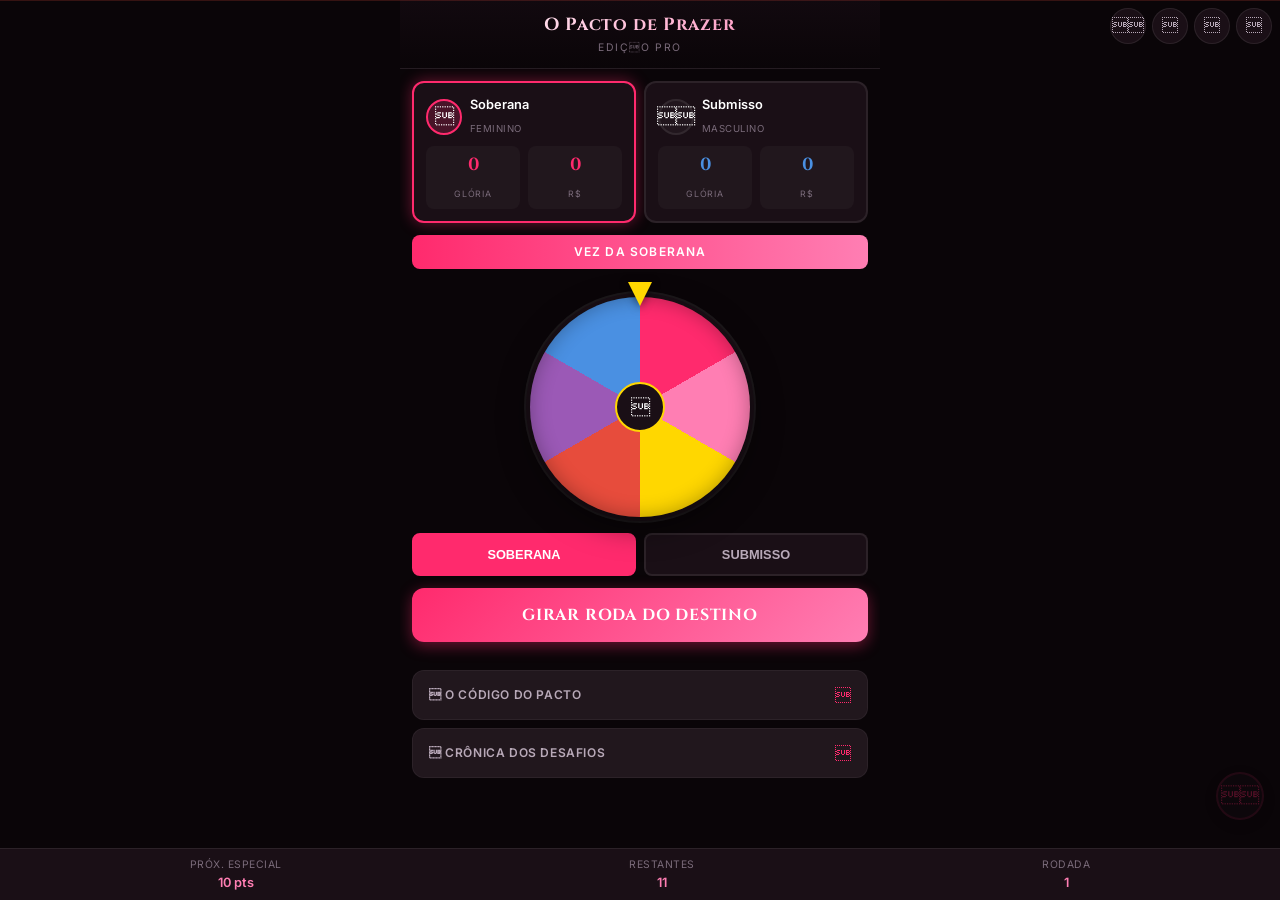
==== index.html @ d991c7e0 "Update index.html" ====
<!DOCTYPE html>
<html lang="pt-BR">
<head>
<meta charset="utf-8">
<meta name="viewport" content="width=device-width, initial-scale=1, maximum-scale=1, user-scalable=no">
<meta name="theme-color" content="#0a0508">
<meta name="description" content="O Pacto de Prazer - Jogo de desafios para casais">
<title>O Pacto de Prazer — Ediço Pro (Corrigido)</title>
<link rel="manifest" href="manifest.json">
<link rel="apple-touch-icon" href="icon-512.png">
<meta name="apple-mobile-web-app-capable" content="yes">
<meta name="apple-mobile-web-app-status-bar-style" content="black-translucent">

<link href="https://fonts.googleapis.com/css2?family=Cinzel:wght@400;600;700&family=Inter:wght@300;400;500;600;700&display=swap" rel="stylesheet">

<style>
  :root {
    --bg-primary: #0a0508;
    --bg-secondary: #12090f;
    --bg-card: #1a0f16;
    --bg-glass: rgba(255, 255, 255, 0.03);
    
    --accent-primary: #ff2a6d;
    --accent-secondary: #ff7eb3;
    --accent-glow: rgba(255, 42, 109, 0.4);
    
    --gold-primary: #ffd700;
    --gold-secondary: #ffed4e;
    --gold-glow: rgba(255, 215, 0, 0.3);
    
    --male-primary: #4a90e2;
    --male-glow: rgba(74, 144, 226, 0.4);
    
    --text-primary: #ffffff;
    --text-secondary: #b8a9b8;
    --text-muted: #7a6b7a;
    
    --border-subtle: rgba(255, 255, 255, 0.08);
    --border-accent: rgba(255, 42, 109, 0.3);
    
    --radius-sm: 8px;
    --radius-md: 12px;
    --radius-lg: 16px;
    
    --safe-top: env(safe-area-inset-top, 0px);
    --safe-bottom: env(safe-area-inset-bottom, 0px);
  }

  * {
    margin: 0;
    padding: 0;
    box-sizing: border-box;
    -webkit-tap-highlight-color: transparent;
    touch-action: manipulation;
  }

  html, body {
    height: 100%;
    overflow: hidden;
    position: fixed;
    width: 100%;
  }

  body {
    font-family: 'Inter', system-ui, -apple-system, sans-serif;
    background: var(--bg-primary);
    color: var(--text-primary);
    line-height: 1.5;
    padding-top: var(--safe-top);
    padding-bottom: var(--safe-bottom);
  }

  /* App Container */
  .app {
    height: 100vh;
    height: 100dvh;
    display: flex;
    flex-direction: column;
    max-width: 480px;
    margin: 0 auto;
    position: relative;
  }

  /* Header */
  .header {
    padding: 12px 16px;
    text-align: center;
    border-bottom: 1px solid var(--border-subtle);
    background: linear-gradient(180deg, var(--bg-secondary) 0%, var(--bg-primary) 100%);
    flex-shrink: 0;
  }

  .logo {
    font-family: 'Cinzel', serif;
    font-size: 1.1rem;
    font-weight: 700;
    background: linear-gradient(135deg, var(--text-primary) 0%, var(--accent-secondary) 100%);
    -webkit-background-clip: text;
    -webkit-text-fill-color: transparent;
    letter-spacing: 0.05em;
  }

  .subtitle {
    font-size: 0.65rem;
    color: var(--text-muted);
    text-transform: uppercase;
    letter-spacing: 0.15em;
    margin-top: 2px;
  }

  /* Game Area */
  .game-area {
    flex: 1;
    overflow-y: auto;
    overflow-x: hidden;
    -webkit-overflow-scrolling: touch;
    padding: 12px;
    display: flex;
    flex-direction: column;
    gap: 12px;
  }

  .game-area::-webkit-scrollbar {
    width: 0;
    display: none;
  }

  /* Players Bar */
  .players-bar {
    display: flex;
    gap: 8px;
    flex-shrink: 0;
  }

  .player-card {
    flex: 1;
    background: var(--bg-card);
    border: 2px solid var(--border-subtle);
    border-radius: var(--radius-md);
    padding: 12px;
    position: relative;
    transition: all 0.2s ease;
    cursor: pointer;
  }

  .player-card.active-f {
    border-color: var(--accent-primary);
    box-shadow: 0 0 15px var(--accent-glow);
  }

  .player-card.active-m {
    border-color: var(--male-primary);
    box-shadow: 0 0 15px var(--male-glow);
  }

  .player-header {
    display: flex;
    align-items: center;
    gap: 8px;
    margin-bottom: 8px;
  }

  .player-avatar {
    width: 36px;
    height: 36px;
    border-radius: 50%;
    display: flex;
    align-items: center;
    justify-content: center;
    font-size: 1.2rem;
    background: var(--bg-glass);
    border: 2px solid var(--border-subtle);
  }

  .active-f .player-avatar {
    background: rgba(255, 42, 109, 0.2);
    border-color: var(--accent-primary);
  }

  .active-m .player-avatar {
    background: rgba(74, 144, 226, 0.2);
    border-color: var(--male-primary);
  }

  .player-info h3 {
    font-size: 0.8rem;
    font-weight: 600;
    color: var(--text-primary);
    margin: 0;
  }

  .player-info span {
    font-size: 0.6rem;
    color: var(--text-muted);
    text-transform: uppercase;
    letter-spacing: 0.05em;
  }

  .player-stats {
    display: grid;
    grid-template-columns: 1fr 1fr;
    gap: 8px;
  }

  .stat {
    text-align: center;
    padding: 6px;
    background: var(--bg-glass);
    border-radius: var(--radius-sm);
  }

  .stat-value {
    font-family: 'Cinzel', serif;
    font-size: 1.1rem;
    font-weight: 700;
    display: block;
  }

  .stat-f .stat-value {
    color: var(--accent-primary);
  }

  .stat-m .stat-value {
    color: var(--male-primary);
  }

  .stat-label {
    font-size: 0.55rem;
    color: var(--text-muted);
    text-transform: uppercase;
    letter-spacing: 0.1em;
  }

  /* Turn Bar */
  .turn-bar {
    background: linear-gradient(90deg, var(--accent-primary), var(--accent-secondary));
    color: white;
    text-align: center;
    padding: 8px;
    border-radius: var(--radius-sm);
    font-size: 0.75rem;
    font-weight: 600;
    text-transform: uppercase;
    letter-spacing: 0.1em;
    position: relative;
    overflow: hidden;
  }

  .turn-bar.male {
    background: linear-gradient(90deg, var(--male-primary), #63b3ed);
  }

  .turn-bar::before {
    content: '';
    position: absolute;
    top: 0;
    left: -100%;
    width: 100%;
    height: 100%;
    background: linear-gradient(90deg, transparent, rgba(255,255,255,0.3), transparent);
    animation: shimmer 2s infinite;
  }

  @keyframes shimmer {
    0% { left: -100%; }
    100% { left: 100%; }
  }

  /* Wheel Section */
  .wheel-section {
    display: flex;
    flex-direction: column;
    align-items: center;
    padding: 16px 0;
  }

  .wheel-container {
    position: relative;
    width: 220px;
    height: 220px;
    margin-bottom: 16px;
    will-change: transform;
  }

  .wheel {
    width: 100%;
    height: 100%;
    border-radius: 50%;
    background: conic-gradient(
      from 0deg,
      var(--accent-primary) 0deg 60deg,
      var(--accent-secondary) 60deg 120deg,
      var(--gold-primary) 120deg 180deg,
      #e74c3c 180deg 240deg,
      #9b59b6 240deg 300deg,
      var(--male-primary) 300deg 360deg
    );
    box-shadow: 
      0 10px 30px rgba(0,0,0,0.5),
      inset 0 0 20px rgba(0,0,0,0.3),
      0 0 0 4px var(--bg-card),
      0 0 0 6px var(--border-subtle);
    transition: transform 3s cubic-bezier(0.16, 1, 0.3, 1);
    position: relative;
    will-change: transform;
    transform: translateZ(0);
  }

  .wheel-center {
    position: absolute;
    top: 50%;
    left: 50%;
    transform: translate(-50%, -50%);
    width: 50px;
    height: 50px;
    background: var(--bg-card);
    border-radius: 50%;
    border: 2px solid var(--gold-primary);
    display: flex;
    align-items: center;
    justify-content: center;
    font-size: 1.2rem;
    z-index: 10;
  }

  .wheel-pointer {
    position: absolute;
    top: -15px;
    left: 50%;
    transform: translateX(-50%);
    width: 0;
    height: 0;
    border-left: 12px solid transparent;
    border-right: 12px solid transparent;
    border-top: 24px solid var(--gold-primary);
    filter: drop-shadow(0 2px 4px rgba(0,0,0,0.5));
    z-index: 20;
  }

  /* Action Section */
  .action-section {
    width: 100%;
  }

  .selector-row {
    display: flex;
    gap: 8px;
    margin-bottom: 12px;
  }

  .selector-btn {
    flex: 1;
    padding: 12px;
    border: 2px solid var(--border-subtle);
    background: var(--bg-card);
    color: var(--text-secondary);
    border-radius: var(--radius-sm);
    font-size: 0.8rem;
    font-weight: 600;
    cursor: pointer;
    transition: all 0.2s;
    text-transform: uppercase;
  }

  .selector-btn.active-f {
    background: var(--accent-primary);
    border-color: var(--accent-primary);
    color: white;
  }

  .selector-btn.active-m {
    background: var(--male-primary);
    border-color: var(--male-primary);
    color: white;
  }

  .spin-btn {
    width: 100%;
    padding: 16px;
    border: none;
    border-radius: var(--radius-md);
    background: linear-gradient(135deg, var(--accent-primary), var(--accent-secondary));
    color: white;
    font-family: 'Cinzel', serif;
    font-size: 1rem;
    font-weight: 700;
    cursor: pointer;
    position: relative;
    overflow: hidden;
    text-transform: uppercase;
    letter-spacing: 0.05em;
    box-shadow: 0 4px 15px var(--accent-glow);
    transition: transform 0.1s;
  }

  .spin-btn:active {
    transform: scale(0.98);
  }

  .spin-btn:disabled {
    opacity: 0.4;
    cursor: not-allowed;
    box-shadow: none;
    transform: none;
  }

  .spin-btn.special {
    background: linear-gradient(135deg, var(--gold-primary), #ff8c00);
    box-shadow: 0 4px 15px var(--gold-glow);
    animation: pulse-gold 1.5s infinite;
  }

  @keyframes pulse-gold {
    0%, 100% { box-shadow: 0 4px 15px var(--gold-glow); }
    50% { box-shadow: 0 4px 25px var(--gold-glow), 0 0 40px rgba(255,215,0,0.4); }
  }

  /* Info Panels */
  .info-panels {
    display: flex;
    flex-direction: column;
    gap: 8px;
  }

  .panel {
    background: var(--bg-card);
    border: 1px solid var(--border-subtle);
    border-radius: var(--radius-md);
    overflow: hidden;
  }

  .panel-header {
    padding: 12px 16px;
    display: flex;
    justify-content: space-between;
    align-items: center;
    cursor: pointer;
    background: var(--bg-glass);
    transition: background 0.2s;
  }

  .panel-header:hover {
    background: rgba(255, 255, 255, 0.05);
  }

  .panel-title {
    font-size: 0.75rem;
    font-weight: 600;
    text-transform: uppercase;
    letter-spacing: 0.05em;
    color: var(--text-secondary);
    display: flex;
    align-items: center;
    gap: 6px;
  }

  .panel-icon {
    transition: transform 0.3s;
    color: var(--accent-primary);
  }

  .panel.open .panel-icon {
    transform: rotate(180deg);
  }

  .panel-content {
    max-height: 0;
    overflow: hidden;
    transition: max-height 0.3s ease;
  }

  .panel.open .panel-content {
    max-height: 300px;
    overflow-y: auto;
  }

  .panel-body {
    padding: 12px 16px;
    font-size: 0.8rem;
    color: var(--text-secondary);
    line-height: 1.6;
  }

  /* Rules */
  .rule-item {
    padding: 10px 0;
    border-bottom: 1px solid var(--border-subtle);
  }

  .rule-item:last-child {
    border-bottom: none;
  }

  .rule-title {
    color: var(--accent-secondary);
    font-weight: 600;
    font-size: 0.75rem;
    text-transform: uppercase;
    letter-spacing: 0.05em;
    margin-bottom: 4px;
    display: flex;
    align-items: center;
    gap: 4px;
  }

  .rule-title::before {
    content: '';
    color: var(--accent-primary);
    font-size: 0.5rem;
  }

  .rule-penalty {
    color: var(--gold-primary);
    font-size: 0.7rem;
    font-weight: 500;
    margin-top: 4px;
    display: block;
  }

  /* History */
  .history-list {
    max-height: 200px;
    overflow-y: auto;
  }

  .history-item {
    padding: 8px 0;
    border-bottom: 1px solid var(--border-subtle);
    font-size: 0.75rem;
    display: flex;
    gap: 8px;
  }

  .history-time {
    color: var(--text-muted);
    min-width: 45px;
    font-size: 0.65rem;
  }

  .history-text {
    flex: 1;
    color: var(--text-secondary);
  }

  /* Modals */
  .modal {
    position: fixed;
    inset: 0;
    background: rgba(0, 0, 0, 0.95);
    z-index: 1000;
    display: flex;
    flex-direction: column;
    opacity: 0;
    visibility: hidden;
    transition: all 0.3s;
  }

  .modal.show {
    opacity: 1;
    visibility: visible;
  }

  .modal-header {
    padding: 16px;
    border-bottom: 1px solid var(--border-subtle);
    text-align: center;
    flex-shrink: 0;
  }

  .modal-badge {
    display: inline-block;
    padding: 4px 12px;
    background: var(--accent-primary);
    color: white;
    font-size: 0.65rem;
    font-weight: 700;
    text-transform: uppercase;
    letter-spacing: 0.1em;
    border-radius: 20px;
    margin-bottom: 8px;
  }

  .modal-badge.special {
    background: var(--gold-primary);
    color: var(--bg-primary);
  }

  .modal-badge.secret {
    background: #9b59b6;
  }

  .modal-title {
    font-family: 'Cinzel', serif;
    font-size: 1.1rem;
    font-weight: 700;
    color: var(--text-primary);
    line-height: 1.3;
  }

  .modal-body {
    flex: 1;
    overflow-y: auto;
    padding: 16px;
    -webkit-overflow-scrolling: touch;
  }

  .challenge-text {
    font-size: 0.9rem;
    line-height: 1.8;
    color: var(--text-secondary);
    white-space: pre-wrap;
  }

  .challenge-text strong {
    color: var(--accent-secondary);
  }

  .timer-section {
    text-align: center;
    padding: 20px 0;
  }

  .timer-display {
    font-family: 'Cinzel', serif;
    font-size: 3rem;
    font-weight: 700;
    color: var(--accent-primary);
    text-shadow: 0 0 20px var(--accent-glow);
  }

  .timer-label {
    font-size: 0.7rem;
    color: var(--text-muted);
    text-transform: uppercase;
    letter-spacing: 0.1em;
    margin-top: 4px;
  }

  .modal-footer {
    padding: 16px;
    border-top: 1px solid var(--border-subtle);
    display: flex;
    flex-direction: column;
    gap: 8px;
    flex-shrink: 0;
  }

  .btn {
    width: 100%;
    padding: 14px;
    border: none;
    border-radius: var(--radius-sm);
    font-size: 0.85rem;
    font-weight: 600;
    cursor: pointer;
    transition: all 0.2s;
    text-transform: uppercase;
    letter-spacing: 0.05em;
    position: relative;
    overflow: hidden;
  }

  .btn:active {
    transform: scale(0.98);
  }

  .btn-primary {
    background: linear-gradient(135deg, var(--accent-primary), var(--accent-secondary));
    color: white;
  }

  .btn-secondary {
    background: var(--bg-glass);
    color: var(--text-secondary);
    border: 1px solid var(--border-subtle);
  }

  .btn-danger {
    background: linear-gradient(135deg, #e74c3c, #c0392b);
    color: white;
  }

  .btn-gold {
    background: linear-gradient(135deg, var(--gold-primary), #ff8c00);
    color: var(--bg-primary);
    font-weight: 700;
  }

  .btn:disabled {
    opacity: 0.4;
    cursor: not-allowed;
    transform: none;
  }

  .btn-row {
    display: flex;
    gap: 8px;
  }

  .btn-row .btn {
    flex: 1;
  }

  /* Undo Button */
  .undo-btn {
    position: fixed;
    bottom: 80px;
    right: 16px;
    width: 48px;
    height: 48px;
    border-radius: 50%;
    background: var(--bg-card);
    border: 2px solid var(--border-accent);
    color: var(--accent-primary);
    display: flex;
    align-items: center;
    justify-content: center;
    cursor: pointer;
    font-size: 1.2rem;
    z-index: 100;
    box-shadow: 0 4px 15px rgba(0,0,0,0.3);
    transition: all 0.2s;
  }

  .undo-btn:hover {
    background: var(--accent-primary);
    color: white;
    transform: scale(1.1);
  }

  .undo-btn:disabled {
    opacity: 0.3;
    cursor: not-allowed;
    transform: none;
  }

  /* Toolbar */
  .toolbar {
    position: fixed;
    top: 8px;
    right: 8px;
    display: flex;
    gap: 6px;
    z-index: 100;
  }

  .tool-btn {
    width: 36px;
    height: 36px;
    border-radius: 50%;
    border: 1px solid var(--border-subtle);
    background: var(--bg-card);
    color: var(--text-secondary);
    display: flex;
    align-items: center;
    justify-content: center;
    cursor: pointer;
    font-size: 1rem;
    transition: all 0.2s;
  }

  .tool-btn:hover {
    background: var(--accent-primary);
    color: white;
    border-color: var(--accent-primary);
  }

  /* Toast Container */
  .toast-container {
    position: fixed;
    bottom: 80px;
    left: 16px;
    right: 16px;
    z-index: 2000;
    display: flex;
    flex-direction: column;
    gap: 8px;
    pointer-events: none;
  }

  .toast {
    background: var(--bg-card);
    border: 1px solid var(--border-accent);
    border-radius: var(--radius-md);
    padding: 12px 16px;
    color: var(--text-primary);
    font-size: 0.85rem;
    box-shadow: 0 4px 20px rgba(0,0,0,0.4);
    animation: toast-in 0.3s ease;
    pointer-events: auto;
    display: flex;
    align-items: center;
    gap: 8px;
  }

  @keyframes toast-in {
    from { opacity: 0; transform: translateY(20px); }
    to { opacity: 1; transform: translateY(0); }
  }

  /* Status Bar */
  .status-bar {
    position: fixed;
    bottom: 0;
    left: 0;
    right: 0;
    background: var(--bg-card);
    border-top: 1px solid var(--border-subtle);
    padding: 8px 16px;
    display: flex;
    justify-content: space-around;
    font-size: 0.65rem;
    z-index: 50;
  }

  .status-item {
    text-align: center;
  }

  .status-label {
    color: var(--text-muted);
    text-transform: uppercase;
    letter-spacing: 0.05em;
  }

  .status-value {
    color: var(--accent-secondary);
    font-weight: 600;
    font-size: 0.8rem;
  }

  /* Offline Indicator */
  .offline-indicator {
    position: fixed;
    top: 0;
    left: 0;
    right: 0;
    background: #e74c3c;
    color: white;
    text-align: center;
    padding: 4px;
    font-size: 0.7rem;
    z-index: 3000;
    transform: translateY(-100%);
    transition: transform 0.3s;
  }

  .offline-indicator.show {
    transform: translateY(0);
  }

  /* Password Modal */
  .password-input {
    width: 100%;
    padding: 12px;
    background: var(--bg-primary);
    border: 2px solid var(--border-subtle);
    border-radius: var(--radius-sm);
    color: white;
    font-size: 1rem;
    text-align: center;
    letter-spacing: 0.2em;
    margin-bottom: 12px;
  }

  .password-input:focus {
    outline: none;
    border-color: var(--accent-primary);
  }

  /* Editor Styles */
  .editor-tabs {
    display: flex;
    border-bottom: 1px solid var(--border-subtle);
  }

  .editor-tab {
    flex: 1;
    padding: 12px;
    background: transparent;
    border: none;
    color: var(--text-secondary);
    font-size: 0.8rem;
    font-weight: 600;
    cursor: pointer;
    text-transform: uppercase;
    transition: all 0.2s;
  }

  .editor-tab.active-f {
    background: var(--accent-primary);
    color: white;
  }

  .editor-tab.active-m {
    background: var(--male-primary);
    color: white;
  }

  .editor-tab.active-s {
    background: var(--gold-primary);
    color: var(--bg-primary);
  }

  .challenge-editor {
    background: var(--bg-glass);
    padding: 12px;
    border-radius: 8px;
    margin-bottom: 12px;
    border-left: 3px solid var(--accent-primary);
  }

  .editor-field {
    width: 100%;
    padding: 8px;
    margin-bottom: 8px;
    background: var(--bg-primary);
    border: 1px solid var(--border-subtle);
    border-radius: 4px;
    color: white;
    font-size: 0.8rem;
    font-family: inherit;
  }

  .editor-field:focus {
    outline: none;
    border-color: var(--accent-primary);
  }

  .editor-textarea {
    min-height: 80px;
    resize: vertical;
  }

  .editor-actions {
    display: flex;
    gap: 8px;
    margin-top: 8px;
  }

  .btn-small {
    padding: 6px 12px;
    font-size: 0.7rem;
  }

  /* Accessibility */
  .sr-only {
    position: absolute;
    width: 1px;
    height: 1px;
    padding: 0;
    margin: -1px;
    overflow: hidden;
    clip: rect(0, 0, 0, 0);
    white-space: nowrap;
    border-width: 0;
  }

  /* Focus styles for keyboard navigation */
  button:focus-visible,
  input:focus-visible {
    outline: 2px solid var(--accent-primary);
    outline-offset: 2px;
  }

  /* Reduced motion */
  @media (prefers-reduced-motion: reduce) {
    *,
    *::before,
    *::after {
      animation-duration: 0.01ms !important;
      animation-iteration-count: 1 !important;
      transition-duration: 0.01ms !important;
    }
  }

  /* High contrast mode */
  @media (prefers-contrast: high) {
    :root {
      --text-secondary: #ffffff;
      --text-muted: #cccccc;
      --border-subtle: rgba(255, 255, 255, 0.3);
    }
  }

  /* Touch feedback */
  @media (hover: none) {
    .player-card:active,
    .selector-btn:active,
    .tool-btn:active {
      transform: scale(0.98);
    }
  }

  .hidden {
    display: none !important;
  }

  .text-gold {
    color: var(--gold-primary);
  }

  .text-accent {
    color: var(--accent-primary);
  }

  /* Animations */
  @keyframes shake {
    0%, 100% { transform: translateX(0); }
    25% { transform: translateX(-5px); }
    75% { transform: translateX(5px); }
  }

  .shake {
    animation: shake 0.3s ease-in-out;
  }

  @keyframes pulse {
    0%, 100% { opacity: 1; }
    50% { opacity: 0.7; }
  }

  .pulse {
    animation: pulse 1.5s infinite;
  }
</style>
</head>
<body>

<div class="offline-indicator" id="offlineIndicator" role="status" aria-live="polite">
   Modo Offline - Jogo funcionando normalmente
</div>

<div class="app" role="main" aria-label="O Pacto de Prazer - Jogo Principal">
  <!-- Toolbar -->
  <div class="toolbar" role="toolbar" aria-label="Ferramentas do jogo">
    <button class="tool-btn" onclick="openEdit()" title="Editar Desafios" aria-label="Abrir editor de desafios">
      
      <span class="sr-only">Editar</span>
    </button>
    <button class="tool-btn" onclick="resetGame()" title="Reiniciar Jogo" aria-label="Reiniciar jogo">
      
      <span class="sr-only">Reiniciar</span>
    </button>
    <button class="tool-btn" onclick="importData()" title="Importar Backup" aria-label="Importar backup">
      
      <span class="sr-only">Importar</span>
    </button>
    <button class="tool-btn" onclick="exportData()" title="Exportar Dados" aria-label="Exportar dados do jogo">
      
      <span class="sr-only">Exportar</span>
    </button>
  </div>

  <!-- Undo Button -->
  <button class="undo-btn" id="undoBtn" onclick="undoLastAction()" disabled title="Desfazer última aço" aria-label="Desfazer última aço">
    
  </button>

  <!-- Header -->
  <header class="header">
    <div class="logo" role="heading" aria-level="1">O Pacto de Prazer</div>
    <div class="subtitle">Ediço Pro</div>
  </header>

  <!-- Game Area -->
  <div class="game-area">
    <!-- Players Bar -->
    <div class="players-bar" role="region" aria-label="Jogadores">
      <div class="player-card" id="cardF" onclick="selectPlayer('F')" role="button" tabindex="0" aria-pressed="false" aria-label="Selecionar Soberana">
        <div class="player-header">
          <div class="player-avatar" aria-hidden="true"></div>
          <div class="player-info">
            <h3>Soberana</h3>
            <span>Feminino</span>
          </div>
        </div>
        <div class="player-stats">
          <div class="stat stat-f">
            <span class="stat-value" id="pointsF">0</span>
            <span class="stat-label">Glória</span>
          </div>
          <div class="stat stat-f">
            <span class="stat-value text-gold" id="moneyF">0</span>
            <span class="stat-label">R$</span>
          </div>
        </div>
      </div>

      <div class="player-card" id="cardM" onclick="selectPlayer('M')" role="button" tabindex="0" aria-pressed="false" aria-label="Selecionar Submisso">
        <div class="player-header">
          <div class="player-avatar" aria-hidden="true"></div>
          <div class="player-info">
            <h3>Submisso</h3>
            <span>Masculino</span>
          </div>
        </div>
        <div class="player-stats">
          <div class="stat stat-m">
            <span class="stat-value" id="pointsM">0</span>
            <span class="stat-label">Glória</span>
          </div>
          <div class="stat stat-m">
            <span class="stat-value text-gold" id="moneyM">0</span>
            <span class="stat-label">R$</span>
          </div>
        </div>
      </div>
    </div>

    <!-- Turn Bar -->
    <div class="turn-bar" id="turnBar" role="status" aria-live="polite">
      Vez da Soberana
    </div>

    <!-- Wheel Section -->
    <div class="wheel-section" role="region" aria-label="Roda do destino">
      <div class="wheel-container">
        <div class="wheel-pointer" aria-hidden="true"></div>
        <div class="wheel" id="wheel" role="img" aria-label="Roda de desafios">
          <div class="wheel-center" aria-hidden="true"></div>
        </div>
      </div>

      <div class="action-section">
        <div class="selector-row" role="group" aria-label="Selecionar jogador">
          <button class="selector-btn" id="btnF" onclick="setSelection('F')" aria-pressed="false">
            Soberana
          </button>
          <button class="selector-btn" id="btnM" onclick="setSelection('M')" aria-pressed="false">
            Submisso
          </button>
        </div>
        <button class="spin-btn" id="spinBtn" onclick="spinWheel()" disabled aria-disabled="true">
          Girar Roda do Destino
        </button>
      </div>
    </div>

    <!-- Info Panels -->
    <div class="info-panels">
      <!-- Rules -->
      <div class="panel" id="panelRules">
        <div class="panel-header" onclick="togglePanel('panelRules')" role="button" tabindex="0" aria-expanded="false" aria-controls="panelRulesContent">
          <span class="panel-title"> O Código do Pacto</span>
          <span class="panel-icon" aria-hidden="true"></span>
        </div>
        <div class="panel-content" id="panelRulesContent">
          <div class="panel-body">
            <div class="rule-item">
              <div class="rule-title">PACTO DE SANGUE</div>
              A Engenharia do Prazer:
Este sistema no é um passatempo comum. Ele foi desenvolvido por especialistas e profissionais do mercado erótico, utilizando técnicas de psicologia sensorial e mapeamento de zonas erógenas. Cada desafio foi arquitetado com as "artimanhas" exatas para expor os pontos mais vulneráveis de homens e mulheres, garantindo uma escalada de tenso e excitaço sem precedentes.
            </div>
            <div class="rule-item">
              <div class="rule-title">SEGREDOS DOS DEUSES</div>
              O Jogador pode optar por no revelar o desafio, mas DEVE cumprir sem hesitar. O oponente confirma.
            </div>
            <div class="rule-item">
              <div class="rule-title">RESISTNCIA DE FERRO</div>
              É PROIBIDO GOZAR/EJACULAR antes do final (salvo se o desafio exigir).
              <span class="rule-penalty">SATURAÇO: Penalidade + banho + retorno. Recompensa: Sex* Oral 5-10s</span>
            </div>
            <div class="rule-item">
              <div class="rule-title">DESERÇO DA REALEZA</div>
              Desistir após o 1 giro: Multa R$100,00 ao parceiro(a).
            </div>
            <div class="rule-item">
              <div class="rule-title">IMPERFEIÇO DO ATO</div>
              No seguir EXATAMENTE o desejo:
              <span class="rule-penalty">-R$20,00 e -3 pts</span>
            </div>
            <div class="rule-item">
              <div class="rule-title">RECUSA PADRO</div>
              Recusar desafio:
              <span class="rule-penalty">-R$10 e -3 pts (transferido ao oponente)</span>
            </div>
            <div class="rule-item">
              <div class="rule-title">DESAFIO ESPECIAL</div>
              "Este sistema possui um Protocolo Oculto: Desafio Especial. Ele foi desenvolvido por especialistas para ser o ápice do prazer e da submisso, com verses adaptadas para a anatomia masculina e feminina. No entanto, o código está bloqueado.
A Regra de Ouro: Apenas o primeiro jogador a atingir 20 Pontos terá a honra de desbloquear e ordenar a execuço deste desafio. O vencedor assume o controlo total, e o perdedor terá de enfrentar a técnica mais avançada do jogo: o toque que retira todo o controlo do corpo."
            </div>
          </div>
        </div>
      </div>

      <!-- History -->
      <div class="panel" id="panelHistory">
        <div class="panel-header" onclick="togglePanel('panelHistory')" role="button" tabindex="0" aria-expanded="false" aria-controls="panelHistoryContent">
          <span class="panel-title"> Crônica dos Desafios</span>
          <span class="panel-icon" aria-hidden="true"></span>
        </div>
        <div class="panel-content" id="panelHistoryContent">
          <div class="panel-body">
            <div class="history-list" id="historyList" role="log" aria-live="polite" aria-atomic="false">
              <div class="history-item">
                <span class="history-time">Agora</span>
                <span class="history-text">O Pacto foi selado...</span>
              </div>
            </div>
          </div>
        </div>
      </div>
    </div>
  </div>

  <!-- Status Bar -->
  <div class="status-bar" role="contentinfo">
    <div class="status-item">
      <div class="status-label">Próx. Especial</div>
      <div class="status-value" id="nextSpecial">10 pts</div>
    </div>
    <div class="status-item">
      <div class="status-label">Restantes</div>
      <div class="status-value" id="remainingCh">—</div>
    </div>
    <div class="status-item">
      <div class="status-label">Rodada</div>
      <div class="status-value" id="roundCount">1</div>
    </div>
  </div>
</div>

<!-- Toast Container -->
<div class="toast-container" id="toasts" role="region" aria-label="Notificaçes"></div>

<!-- Modal: Challenge -->
<div class="modal" id="modalChallenge" role="dialog" aria-modal="true" aria-labelledby="chTitle">
  <div class="modal-header">
    <span class="modal-badge" id="chBadge">NOVO DESAFIO</span>
    <h2 class="modal-title" id="chTitle">Título</h2>
  </div>
  <div class="modal-body">
    <div class="challenge-text" id="chText"></div>
  </div>
  <div class="modal-footer">
    <button class="btn btn-secondary" onclick="declineChallenge()">
      Recusar (-R$10 / -3pts)
    </button>
    <div class="btn-row">
      <button class="btn btn-primary" onclick="acceptChallenge()">Aceitar</button>
      <button class="btn btn-gold" onclick="acceptSecret()"> Segredo</button>
    </div>
  </div>
</div>

<!-- Modal: Executing -->
<div class="modal" id="modalDoing" role="dialog" aria-modal="true" aria-labelledby="doTitle">
  <div class="modal-header">
    <span class="modal-badge secret" id="doBadge">EM ANDAMENTO</span>
    <h2 class="modal-title" id="doTitle">Executando</h2>
  </div>
  <div class="modal-body">
    <div class="timer-section" id="timerSection">
      <div class="timer-display" id="timerDisplay">00:00</div>
      <div class="timer-label">TEMPO RESTANTE</div>
    </div>
    <div class="challenge-text" id="doText"></div>
  </div>
  <div class="modal-footer">
    <button class="btn btn-primary" id="btnDone" onclick="completeChallenge()">
      Concluir Desafio
    </button>
  </div>
</div>

<!-- Modal: Confirmation -->
<div class="modal" id="modalConfirm" role="dialog" aria-modal="true" aria-labelledby="cfTitle">
  <div class="modal-header">
    <span class="modal-badge">CONFIRMAÇO</span>
    <h2 class="modal-title" id="cfTitle">Oponente, confirme</h2>
  </div>
  <div class="modal-body">
    <div class="challenge-text" id="cfText"></div>
    <div style="margin-top:16px;padding:12px;background:var(--bg-glass);border-radius:8px;border-left:3px solid var(--accent-primary);">
      <strong style="color:var(--accent-secondary);display:block;margin-bottom:4px;">Recompensa:</strong>
      <span id="cfReward"></span>
    </div>
  </div>
  <div class="modal-footer">
    <button class="btn btn-danger" onclick="confirmResult(false)">
      No Concluiu (-R$20/-3pts)
    </button>
    <button class="btn btn-primary" onclick="confirmResult(true)">
      Confirmo Concluso
    </button>
  </div>
</div>

<!-- Modal: Victory -->
<div class="modal" id="modalVictory" role="dialog" aria-modal="true" aria-labelledby="victoryTitle">
  <div class="modal-header">
    <span class="modal-badge special"> VITÓRIA</span>
    <h2 class="modal-title" id="victoryTitle" style="color:var(--gold-primary);">O Pacto Foi Cumprido!</h2>
  </div>
  <div class="modal-body" style="text-align:center;">
    <div style="font-size:4rem;margin:20px 0;" aria-hidden="true"></div>
    <p id="victoryText" style="font-size:0.95rem;line-height:1.7;"></p>
  </div>
  <div class="modal-footer">
    <button class="btn btn-primary" onclick="celebrateVictory()">
      Celebraço do Vencedor
    </button>
    <button class="btn btn-secondary" onclick="refuseVictory()">
      Parceiro Recusa (-R$50)
    </button>
  </div>
</div>

<!-- Modal: Password -->
<div class="modal" id="modalPassword" role="dialog" aria-modal="true" aria-labelledby="pwdTitle">
  <div class="modal-header">
    <span class="modal-badge"> SEGURANÇA</span>
    <h2 class="modal-title" id="pwdTitle">Acesso Restrito</h2>
  </div>
  <div class="modal-body">
    <p style="margin-bottom:16px;color:var(--text-secondary);">Digite a senha de mestre para acessar o editor:</p>
    <input type="password" class="password-input" id="pwdInput" maxlength="4" placeholder="••••" aria-label="Senha de 4 dígitos">
    <p id="pwdError" style="color:#e74c3c;font-size:0.8rem;text-align:center;opacity:0;">Senha incorreta!</p>
  </div>
  <div class="modal-footer">
    <button class="btn btn-secondary" onclick="closeModal('modalPassword')">Cancelar</button>
    <button class="btn btn-primary" onclick="checkPassword()">Entrar</button>
  </div>
</div>

<!-- Modal: Editor -->
<div class="modal" id="modalEdit" role="dialog" aria-modal="true" aria-labelledby="editTitle">
  <div class="modal-header">
    <span class="modal-badge"> EDITOR</span>
    <h2 class="modal-title" id="editTitle">Forjar Desejos</h2>
  </div>
  <div class="modal-body" style="padding:0;">
    <div class="editor-tabs">
      <button class="editor-tab active-f" onclick="switchEdit('F')" id="editF">Soberana</button>
      <button class="editor-tab" onclick="switchEdit('M')" id="editM">Submisso</button>
      <button class="editor-tab" onclick="switchEdit('S')" id="editS">Especial</button>
    </div>
    <div style="padding:12px;max-height:50vh;overflow-y:auto;" id="editContent">
      <!-- Dynamic content -->
    </div>
  </div>
  <div class="modal-footer">
    <button class="btn btn-secondary" onclick="closeEdit()">Cancelar</button>
    <button class="btn btn-primary" onclick="saveEdits()">Salvar Alteraçes</button>
  </div>
</div>

<script>
// ==========================================
// CONFIGURAÇO E CONSTANTES
// ==========================================

const CONFIG = {
  WIN_POINTS: 50,
  START_MONEY: 0,
  SPECIAL_INTERVAL: 10,
  DB_NAME: 'PactoDB',
  DB_VERSION: 1,
  STORE_NAME: 'gameState',
  PASSWORD_HASH: '81dc9bdb52d04dc20036dbd8313ed055', // MD5 de '1234' (exemplo - substituir por hash real)
  MAX_HISTORY: 50,
  VIBRATION_ENABLED: true
};

// ==========================================
// DESAFIOS PADRO
// ==========================================

const defaultChallenges = {
  M: [
    {
      id: "M1",
      title: "kkkkkk - Voc perdeu a vez",
      text: "",
      timed: false,
      pointsValue: -3,
      time: 0
    },
    {
      id: "M2",
      title: "O gancho do prazer",
      text: "\"Deita-a de costas com as pernas elevadas. Usa lubrificante e introduz dois dedos na vagina dela com a palma virada para cima. Faz o movimento de 'vem cá' (em forma de gancho), pressionando firmemente a parede superior interna (o Ponto G dela).\nA Regra: Deves manter um ritmo intenso e constante por 2 minutos. Enquanto usas a mo, deves olhar fixamente nos olhos dela e descrever, com detalhes safados, o que lhe vais fazer na próxima vez que a roleta parar no teu nome. Se ela ficar completamente encharcada ou gozar, ganhas +3 pontos de bónus.\"",
      timed: true,
      time: 120,
      pointsValue: 3
    },
    {
      id: "M3",
      title: "O Beijo do Gelo",
      text: "Beije intensamente e ao mesmo tempo posicione só a cabecinha do seu pnis na entrada da vagina dela com pequena penetracao",
      timed: true,
      time: 60,
      pointsValue: 3
    },
    {
      id: "M4",
      title: "O Dedo no Prazer",
      text: "Use um ou dois dedos com lubrificante para massagear o Ponto G dela, de forma profunda e rítmica, voc pode lamber os lábios ao mesmo tempo que enteodyz o dedo",
      timed: true,
      pointsValue: 3,
      time: 120
    },
    {
      id: "M5",
      title: "O Prazer Oral Extremo",
      text: "Pratique sexo oral nela, com presso e sucço alternadas. Observaço: se ela gozar, o jogador perde R$10 neste desafio.",
      timed: true,
      time: 180,
      pointsValue: 2
    },
    {
      id: "M6",
      title: "O Roçar Proibido",
      text: "Coloque-a na posiço de quatro e roce seu pnis (ereto) na entrada da vagina, com leve penetraço para excitar profundamente.",
      timed: true,
      pointsValue: 2,
      time: 60
    },
    {
      id: "M7",
      title: "O Segredo Anal",
      text: "Use lubrificante e faça carinho na entrada do ânus com um dedo enquanto estimula a vagina com a boca, explorando excitaço simultânea.",
      timed: true,
      pointsValue: 2,
      time: 60
    },
    {
      id: "M8",
      title: "E muito triste mas voc perdeu a vez.",
      text: "",
      timed: false,
      pointsValue: -3,
      time: 0
    },
    {
      id: "M9",
      title: "Massagem intensa e relaxante",
      text: "Massagem intensa e relaxante — pergunte onde ela prefere. Duraço: 2 minutos.",
      timed: true,
      time: 120,
      pointsValue: 5
    },
    {
      id: "M10",
      title: "A Satisfaço Total (Coringa)",
      text: "Controle total por 5 minutos (voc define aço/posiço).",
      timed: true,
      time: 300,
      pointsValue: 8
    },
    {
      id: "M11",
      title: "A Negaço de Estocadas",
      text: "D exatamente 4 estocadas e retire; repita 3 ciclos. Se ela gozar, penalidade pesada prevista.",
      timed: true,
      pointsValue: 2,
      time: 60
    },
    {
      id: "M12",
      title: "O Orgasmo Garantido",
      text: "Faça sexo oral combinando com massagem de ponto G, introduza o dedo e faca a alavanca no na vagina Observaço: se ela gozar neste desafio, voc perder 10 reais.",
      timed: true,
      time: 120,
      pointsValue: 2
    },
    {
      id: "M13",
      title: "Pula a vez",
      text: "Voc passa a vez",
      timed: false,
      pointsValue: -3,
      time: 0
    },
    {
      id: "M14",
      title: "O Deslizamento do Desejo",
      text: "Deslize seu pnis por costas e nádegas e só ameaça penetraço",
      timed: true,
      pointsValue: 3,
      time: 60
    },
    {
      id: "M15",
      title: "Pula e Paga",
      text: "Passe a vez",
      timed: false,
      pointsValue: -3,
      time: 0
    }
  ],
  F: [
    {
      id: "F1",
      title: "Desafio: O Ponto de Ruptura",
      text: "\"Sua misso é torturá-lo com prazer até que ele no aguente mais o silncio. Voc deve levá-lo ao limite extremo usando suas mos, boca ou corpo.\nEle PERDE R$ 10,00: No momento em que ele for obrigado a dizer 'Para!', 'Vou gozar!' ou 'Tô quase!'. O aviso é a prova da sua vitória sobre a mente dele.\nVoc PERDE: Se voc no parar a tempo e ele gozar. Nesse caso, ele 'escapou' do seu controle e a misso falhou.\"",
      timed: true,
      time: 180,
      pointsValue: 3
    },
    {
      id: "F2",
      title: "O Ritual da Obedincia",
      text: "\"O parceiro perde todos os seus direitos. Ele deve se ajoelhar, baixar a cabeça e esperar suas ordens. Voc é a Dona Absoluta.\n1. A Fantasia: Voc dita a cena. Pode ser um fetiche, uma posiço específica onde ele serve apenas como seu 'móvel' de prazer, ou uma simulaço onde ele é um escravo capturado. Ele deve realizar cada detalhe sem hesitar.\n2. A Puniço Livre: Se em qualquer momento ele falhar, hesitar, ou até mesmo se ele tiver uma reaço de prazer que voc no autorizou, a puniço é imediata. Voc decide o que aplicar: palmadas fortes, mordidas, belisces ou deixá-lo em uma posiço desconfortável por alguns minutos.\n3. O Abuso do Desejo: Use o corpo dele como voc quiser. Se quiser sentar no rosto dele enquanto ele mal consegue respirar, faça. Se quiser que ele apenas te observe se tocar enquanto ele sofre por no poder participar, essa é a sua vontade.\nPena de Desobedincia: Qualquer sinal de resistncia custará R$ 100,00 e a perda de todos os pontos dele no jogo.\"",
      timed: true,
      time: 180,
      pointsValue: 5
    },
    {
      id: "F3",
      title: "O Trono",
      text: "Ele se ajoelha; voc o chama de 'safado' ou 'escravo' e dá até trs comandos da sua preferncia. Reforce dominância com toques leves e puxo de cabelo (sem força).",
      timed: true,
      time: 60,
      pointsValue: 5
    },
    {
      id: "F4",
      title: "A Marca do Desejo",
      text: "Beije-o intensamente, segure pela nuca e faça carícia ultralenta e frustrante no pnis. Judiá-lo e ordenar um único desejo seu (1 minuto).",
      timed: true,
      time: 60,
      pointsValue: 5
    },
    {
      id: "F5",
      title: "A Senhora e o Submisso",
      text: "Voc tem controle total por 2 minutos: ordene posiçes, toque e negue o gozo.",
      timed: true,
      time: 120,
      pointsValue: 8
    },
    {
      id: "F6",
      title: "O Prazer Proibido",
      text: "Use boca e mo para massagear o pnis e a entrada do ânus simultaneamente. (1 minuto)",
      timed: true,
      time: 60,
      pointsValue: 8
    },
    {
      id: "F7",
      title: "A Trilha da Provocaço",
      text: "Use língua para pequenas chupadas e mordidas, trace o corpo dele e faça masturbaço forte no pnis. (1 minuto)",
      timed: true,
      time: 60,
      pointsValue: 5
    },
    {
      id: "F8",
      title: "O Privilégio da Posse",
      text: "\"Ele deve roçar o pnis com carinho no seu clitóris, proibido de penetrar. Enquanto isso, domine a bunda dele com pegada forte: roce o dedo no ânus e, se voc desejar, use lubrificante para penetrá-lo. Voc dita o ritmo da exploraço. Se ele tentar entrar em voc ou gozar, paga R$ 10,00.",
      timed: true,
      time: 180,
      pointsValue: 5
    },
    {
      id: "F13",
      title: "O Sussurro do Terror",
      text: "Sussurre fantasias e execute açes. Ele no pode gozar: se gozar, perde o valor combinado. (1 minuto)",
      timed: true,
      time: 60,
      pointsValue: 5
    },
    {
      id: "F14",
      title: "A Puniço de Choque",
      text: "Carícias intensas no pnis por 1 minuto; depois chupe mamilo e d um peteleco leve na ponta do pnis. (1 minuto)",
      timed: true,
      time: 60,
      pointsValue: 5
    },
    {
      id: "F15",
      title: "Misso Suprema: O dedo da Rainha",
      text: "\"Existem segredos no corpo de um homem que só uma Rainha tem a permisso de tocar. Esta no é uma simples carícia; é uma invaso tática. O Ponto G dele é a sua chave de comando. Ele é a área mais sensível, onde o prazer se torna dor e o controle desaparece. Como ele no terá poder sobre os próprios espasmos, voc assume a responsabilidade total pela sanidade dele.\"\nA Execuço Magistral:\nO Relaxamento: Use sua boca e mos no pnis dele com lubrificante. No é para ele gozar, é para ele se abrir. Sinta a resistncia dele sumir enquanto voc o envolve.\nA Invaso: Quando ele estiver entregue, introduza o Dedo da Rainha. Navegue com autoridade até encontrar o Ponto P.\nA Maestria: Ao atingir o ponto, voc sentirá a alma dele vibrar sob o Dedo da Rainha. Mantenha a massagem interna enquanto continua o estímulo externo. Voc ganha se levá-lo ao transe sem deixá-lo derramar uma gota.\nAs Leis da Soberana:\nDesistir é caro: Se voc no tiver coragem de dominar esse território, o preço da sua hesitaço é R$ 30,00 para ele.\nA Glória da Rainha: Se voc aceitar e provar sua maestria, ele paga R$ 15,00 em tributo  sua habilidade superior.\nO Erro Fatal: Se a sua mo pesar ou ele for fraco e gozar, a derrota é sua: voc paga os R$ 30,00. A falha do escravo é a desonra da dona.",
      timed: true,
      time: 360,
      pointsValue: 8
    }
  ],
  S: [
    {
      id: "S1",
      title: "Misso Suprema: O dedo da Rainha",
      text: "\"Existem segredos no corpo de um homem que só uma Rainha tem a permisso de tocar. Esta no é uma simples carícia; é uma invaso tática. O Ponto G dele é a sua chave de comando.\nA Execuço Magistral:\nO Relaxamento: Use boca e mos no pnis dele com lubrificante. Ele deve estar entregue, mas proibido de gozar.\nA Invaso: Com autoridade, introduz o dedo lubrificado no ânus dele. Navega com autoridade até encontrares o Ponto P (a próstata).\nA Maestria: Mantenha a massagem interna enquanto continua o estímulo externo. Voc vence se levá-lo ao transe sem deixá-lo derramar uma gota.\nAs Leis da Soberana:\nDesistir: Se voc hesitar em dominar esse território, pague R$ 30,00 para ele.\nA Glória: Se provar sua maestria, ele paga R$ 15,00 em tributo  sua soberania.\nO Erro Fatal: Se ele for fraco e gozar, voc perde a honra e paga os R$ 30,00.\"",
      timed: true,
      time: 360,
      pointsValue: 6
    }
  ]
};

// ==========================================
// ESTADO DO JOGO
// ==========================================

let state = {
  current: 'F',
  selected: 'F',
  points: { F: 0, M: 0 },
  money: { F: CONFIG.START_MONEY, M: CONFIG.START_MONEY },
  nextSpecial: { F: CONFIG.SPECIAL_INTERVAL, M: 99999 },
  played: { F: [], M: [], S: [] },
  spinning: false,
  activeChallenge: null,
  isSpecial: false,
  isSecret: false,
  timer: null,
  timeLeft: 0,
  awaitingConfirmation: false,
  round: 1,
  history: []
};

let challenges = JSON.parse(JSON.stringify(defaultChallenges));
let editPool = 'F';
let db = null;
let broadcastChannel = null;
let undoStack = [];
let redoStack = [];

// ==========================================
// INDEXEDDB COM TIMEOUT - Anti-Trava
// ==========================================

async function initDB() {
  return new Promise((resolve, reject) => {
    const TIMEOUT = 3000; // 3 segundos máximo
    let resolved = false;
    
    // Timeout de segurança - se travar, resolve com null
    const timeoutId = setTimeout(() => {
      if (!resolved) {
        resolved = true;
        console.warn(' IndexedDB timeout - usando fallback');
        db = null;
        resolve(null); // No rejeita, resolve com null para continuar
      }
    }, TIMEOUT);
    
    // Tentar abrir IndexedDB
    let request;
    try {
      request = indexedDB.open(CONFIG.DB_NAME, CONFIG.DB_VERSION);
    } catch (e) {
      clearTimeout(timeoutId);
      if (!resolved) {
        resolved = true;
        console.warn(' Erro ao abrir IndexedDB:', e);
        db = null;
        resolve(null);
      }
      return;
    }
    
    request.onerror = () => {
      if (resolved) return;
      resolved = true;
      clearTimeout(timeoutId);
      console.warn(' IndexedDB error:', request.error);
      db = null;
      resolve(null); // Continua sem banco de dados
    };
    
    request.onsuccess = () => {
      if (resolved) return;
      resolved = true;
      clearTimeout(timeoutId);
      db = request.result;
      console.log(' IndexedDB conectado');
      resolve(db);
    };
    
    request.onupgradeneeded = (event) => {
      const db = event.target.result;
      if (!db.objectStoreNames.contains(CONFIG.STORE_NAME)) {
        db.createObjectStore(CONFIG.STORE_NAME, { keyPath: 'id' });
      }
    };
    
    request.onblocked = () => {
      console.warn(' IndexedDB bloqueado');
      // No resolve aqui, deixa o timeout resolver
    };
  });
}

// ==========================================
// SAVE/LOAD COM FALLBACK PARA localStorage
// ==========================================

async function saveToDB() {
  // Tentar IndexedDB primeiro
  if (db) {
    try {
      const transaction = db.transaction([CONFIG.STORE_NAME], 'readwrite');
      const store = transaction.objectStore(CONFIG.STORE_NAME);
      const data = {
        id: 'gameState',
        state: state,
        challenges: challenges,
        timestamp: Date.now()
      };
      await new Promise((resolve, reject) => {
        const request = store.put(data);
        request.onsuccess = resolve;
        request.onerror = () => reject(request.error);
      });
      return true;
    } catch (e) {
      console.warn('IndexedDB save falhou, tentando localStorage:', e);
    }
  }
  
  // Fallback para localStorage
  try {
    localStorage.setItem('pactoState', JSON.stringify(state));
    localStorage.setItem('pactoChallenges', JSON.stringify(challenges));
    localStorage.setItem('pactoTimestamp', Date.now().toString());
    console.log(' Salvo em localStorage (fallback)');
    return true;
  } catch (e) {
    console.error('Falha total ao salvar:', e);
    return false;
  }
}

async function loadFromDB() {
  // Tentar IndexedDB primeiro
  if (db) {
    try {
      const transaction = db.transaction([CONFIG.STORE_NAME], 'readonly');
      const store = transaction.objectStore(CONFIG.STORE_NAME);
      const result = await new Promise((resolve, reject) => {
        const request = store.get('gameState');
        request.onsuccess = () => resolve(request.result);
        request.onerror = () => reject(request.error);
      });
      
      if (result) {
        Object.assign(state, result.state);
        if (result.challenges) challenges = result.challenges;
        console.log(' Carregado do IndexedDB');
        return true;
      }
    } catch (e) {
      console.warn('IndexedDB load falhou, tentando localStorage:', e);
    }
  }
  
  // Fallback para localStorage
  try {
    const savedState = localStorage.getItem('pactoState');
    const savedChallenges = localStorage.getItem('pactoChallenges');
    
    if (savedState) {
      Object.assign(state, JSON.parse(savedState));
      if (savedChallenges) challenges = JSON.parse(savedChallenges);
      console.log(' Carregado do localStorage (fallback)');
      return true;
    }
  } catch (e) {
    console.error('Falha total ao carregar:', e);
  }
  
  return false;
}

// Fallback para localStorage (migration)
function migrateFromLocalStorage() {
  const savedState = localStorage.getItem('pactoState');
  const savedChallenges = localStorage.getItem('pactoChallenges');
  
  if (savedState) {
    try {
      const parsed = JSON.parse(savedState);
      Object.assign(state, parsed);
      localStorage.removeItem('pactoState');
    } catch (e) {
      console.error('Erro na migraço:', e);
    }
  }
  
  if (savedChallenges) {
    try {
      challenges = JSON.parse(savedChallenges);
      localStorage.removeItem('pactoChallenges');
    } catch (e) {
      console.error('Erro na migraço de desafios:', e);
    }
  }
}

// ==========================================
// SINCRONIZAÇO ENTRE ABAS
// ==========================================

function initBroadcastChannel() {
  if ('BroadcastChannel' in window) {
    broadcastChannel = new BroadcastChannel('pacto_game');
    broadcastChannel.onmessage = (event) => {
      if (event.data.type === 'stateUpdate') {
        Object.assign(state, event.data.data);
        updateUI();
        showToast('Sincronizado de outra aba');
      }
    };
  }
}

// ==========================================
// UNDO/REDO SYSTEM
// ==========================================

function saveStateForUndo() {
  const stateCopy = JSON.parse(JSON.stringify(state));
  undoStack.push(stateCopy);
  if (undoStack.length > 10) undoStack.shift();
  redoStack = [];
  updateUndoButton();
}

function undoLastAction() {
  if (undoStack.length === 0) return;
  
  const currentState = JSON.parse(JSON.stringify(state));
  redoStack.push(currentState);
  
  const previousState = undoStack.pop();
  Object.assign(state, previousState);
  
  updateUI();
  showToast('Aço desfeita');
  updateUndoButton();
  saveToDB();
}

function redoLastAction() {
  if (redoStack.length === 0) return;
  
  const currentState = JSON.parse(JSON.stringify(state));
  undoStack.push(currentState);
  
  const nextState = redoStack.pop();
  Object.assign(state, nextState);
  
  updateUI();
  showToast('Aço refeita');
  updateUndoButton();
  saveToDB();
}

function updateUndoButton() {
  const btn = document.getElementById('undoBtn');
  btn.disabled = undoStack.length === 0;
  btn.style.opacity = undoStack.length === 0 ? '0.3' : '1';
}

// ==========================================
// VIBRATION FEEDBACK
// ==========================================

function vibrate(pattern) {
  if (CONFIG.VIBRATION_ENABLED && 'vibrate' in navigator) {
    try {
      navigator.vibrate(pattern);
    } catch (e) {
      // Silently fail
    }
  }
}

function hapticFeedback(type) {
  const patterns = {
    spin: [50, 100, 50],
    success: [100, 50, 100],
    error: [200, 100, 200],
    warning: [100, 100],
    click: 20,
    heavy: 100
  };
  
  vibrate(patterns[type] || 20);
}

// ==========================================
// INTERFACE DO USUÁRIO
// ==========================================

function updateUI() {
  // Stats
  document.getElementById('pointsF').textContent = state.points.F;
  document.getElementById('pointsM').textContent = state.points.M;
  document.getElementById('moneyF').textContent = state.money.F;
  document.getElementById('moneyM').textContent = state.money.M;
  
  // Turno
  const isFemale = state.current === 'F';
  const turnBar = document.getElementById('turnBar');
  turnBar.textContent = isFemale ? 'Vez da Soberana' : 'Vez do Submisso';
  turnBar.className = 'turn-bar' + (isFemale ? '' : ' male');
  
  // Cards ativos
  const cardF = document.getElementById('cardF');
  const cardM = document.getElementById('cardM');
  
  cardF.className = 'player-card' + (isFemale ? ' active-f' : '');
  cardF.setAttribute('aria-pressed', isFemale);
  cardM.className = 'player-card' + (!isFemale ? ' active-m' : '');
  cardM.setAttribute('aria-pressed', !isFemale);
  
  // Seleço
  const btnF = document.getElementById('btnF');
  const btnM = document.getElementById('btnM');
  
  btnF.className = 'selector-btn' + (state.selected === 'F' ? ' active-f' : '');
  btnF.setAttribute('aria-pressed', state.selected === 'F');
  btnM.className = 'selector-btn' + (state.selected === 'M' ? ' active-m' : '');
  btnM.setAttribute('aria-pressed', state.selected === 'M');
  
  // Boto spin
  const canSpin = state.selected === state.current && !state.spinning && !state.awaitingConfirmation;
  const spinBtn = document.getElementById('spinBtn');
  spinBtn.disabled = !canSpin;
  spinBtn.setAttribute('aria-disabled', !canSpin);
  
  const specialPending = state.points[state.current] >= state.nextSpecial[state.current];
  if (specialPending && state.current === 'F') {
    spinBtn.classList.add('special');
    spinBtn.textContent = ' DESAFIO ESPECIAL ';
  } else {
    spinBtn.classList.remove('special');
    spinBtn.textContent = 'Girar Roda do Destino';
  }
  
  // Status bar
  const nextSpec = state.nextSpecial[state.current] >= 99999 ? 'Único' : state.nextSpecial[state.current];
  document.getElementById('nextSpecial').textContent = nextSpec + ' pts';
  
  const pool = state.current === 'F' ? challenges.F : challenges.M;
  const remaining = pool.length - state.played[state.current].length;
  document.getElementById('remainingCh').textContent = remaining;
  document.getElementById('roundCount').textContent = state.round;
}

function selectPlayer(sex) {
  if (state.spinning || state.awaitingConfirmation) return;
  hapticFeedback('click');
  setSelection(sex);
}

function setSelection(sex) {
  state.selected = sex;
  updateUI();
  showToast('Seleço: ' + (sex === 'F' ? 'Soberana' : 'Submisso'));
}

function togglePanel(id) {
  const panel = document.getElementById(id);
  const isOpen = panel.classList.toggle('open');
  const header = panel.querySelector('.panel-header');
  header.setAttribute('aria-expanded', isOpen);
  hapticFeedback('click');
}

function showToast(message, type = 'info') {
  const container = document.getElementById('toasts');
  const toast = document.createElement('div');
  toast.className = 'toast';
  toast.setAttribute('role', 'status');
  toast.setAttribute('aria-live', 'polite');
  
  const icons = {
    info: '',
    success: '',
    error: '',
    warning: ''
  };
  
  toast.innerHTML = `<span aria-hidden="true">${icons[type] || icons.info}</span> ${message}`;
  container.appendChild(toast);
  
  hapticFeedback(type === 'error' ? 'error' : 'click');
  
  setTimeout(() => {
    toast.style.opacity = '0';
    setTimeout(() => toast.remove(), 300);
  }, 3000);
}

function addHistory(text) {
  const time = new Date().toLocaleTimeString('pt-BR', { hour: '2-digit', minute: '2-digit' });
  const item = { time, text, id: Date.now() };
  
  state.history.unshift(item);
  if (state.history.length > CONFIG.MAX_HISTORY) {
    state.history.pop();
  }
  
  renderHistory();
  saveToDB();
}

function renderHistory() {
  const list = document.getElementById('historyList');
  list.innerHTML = state.history.map(item => `
    <div class="history-item">
      <span class="history-time">${item.time}</span>
      <span class="history-text">${item.text}</span>
    </div>
  `).join('');
}

// ==========================================
// LÓGICA PRINCIPAL DO JOGO
// ==========================================

async function spinWheel() {
  if (state.spinning || state.selected !== state.current) return;
  
  saveStateForUndo();
  
  state.isSpecial = state.points[state.current] >= state.nextSpecial[state.current];
  
  if (state.isSpecial && state.current === 'M') {
    showToast('Especial exclusivo da Soberana!', 'warning');
    state.isSpecial = false;
    return;
  }
  
  const poolKey = state.isSpecial ? 'S' : state.current;
  const fullPool = challenges[poolKey];
  
  let available = fullPool.filter(c => !state.played[poolKey].includes(c.id));
  
  if (available.length === 0) {
    state.played[poolKey] = [];
    available = fullPool;
    showToast('Ciclo reiniciado!', 'info');
  }
  
  const chosen = available[Math.floor(Math.random() * available.length)];
  state.activeChallenge = chosen;
  state.played[poolKey].push(chosen.id);
  
  // Animaço
  state.spinning = true;
  updateUI();
  
  hapticFeedback('spin');
  
  const wheel = document.getElementById('wheel');
  const angle = (5 + Math.random() * 3) * 360 + Math.random() * 360;
  wheel.style.transform = `rotate(${angle}deg) translateZ(0)`;
  
  addHistory(`${state.current === 'F' ? '' : ''} ${state.isSpecial ? 'ESPECIAL: ' : ''}${chosen.title}`);
  
  await new Promise(r => setTimeout(r, 3500));
  
  showChallengeModal();
  state.spinning = false;
  updateUI();
}

function showChallengeModal() {
  const ch = state.activeChallenge;
  const modal = document.getElementById('modalChallenge');
  
  document.getElementById('chBadge').textContent = state.isSpecial ? ' ESPECIAL ' : 'NOVO DESAFIO';
  document.getElementById('chBadge').className = 'modal-badge' + (state.isSpecial ? ' special' : '');
  document.getElementById('chTitle').textContent = ch.title;
  document.getElementById('chText').textContent = ch.text;
  
  modal.classList.add('show');
  hapticFeedback('heavy');
}

function acceptChallenge() {
  state.isSecret = false;
  startDoing();
}

function acceptSecret() {
  state.isSecret = true;
  startDoing();
}

function declineChallenge() {
  saveStateForUndo();
  
  const opponent = state.current === 'F' ? 'M' : 'F';
  
  state.money[state.current] = Math.max(0, state.money[state.current] - 10);
  state.money[opponent] += 10;
  state.points[state.current] = Math.max(0, state.points[state.current] - 3);
  
  addHistory(` ${state.current === 'F' ? 'Soberana' : 'Submisso'} recusou  R$10 para ${opponent === 'F' ? 'Soberana' : 'Submisso'}`);
  showToast(`Recusado: -R$10 transferidos`, 'warning');
  
  if (state.isSpecial && state.current === 'F') {
    state.nextSpecial.F = 99999;
  }
  
  closeModal('modalChallenge');
  nextTurn();
  saveToDB();
  hapticFeedback('error');
}

function startDoing() {
  closeModal('modalChallenge');
  
  const ch = state.activeChallenge;
  const modal = document.getElementById('modalDoing');
  
  document.getElementById('doBadge').textContent = state.isSecret ? ' SEGREDO' : 'EM ANDAMENTO';
  document.getElementById('doTitle').textContent = state.isSecret ? 'Modo Secreto' : ch.title;
  document.getElementById('doText').textContent = state.isSecret ? 'O desafio está sendo executado em segredo. O oponente verá os detalhes na confirmaço.' : ch.text;
  
  const timerSection = document.getElementById('timerSection');
  const timerDisplay = document.getElementById('timerDisplay');
  
  if (ch.timed && ch.time > 0) {
    timerSection.style.display = 'block';
    state.timeLeft = ch.time;
    updateTimerDisplay();
    
    state.timer = setInterval(() => {
      state.timeLeft--;
      updateTimerDisplay();
      
      if (state.timeLeft <= 0) {
        clearInterval(state.timer);
        state.timer = null;
        completeChallenge();
      }
    }, 1000);
  } else {
    timerSection.style.display = 'none';
    timerDisplay.textContent = 'LIVRE';
  }
  
  modal.classList.add('show');
  addHistory(` ${state.isSecret ? '[SECRETO] ' : ''}${ch.title}`);
  hapticFeedback('success');
}

function updateTimerDisplay() {
  const m = Math.floor(state.timeLeft / 60);
  const s = state.timeLeft % 60;
  document.getElementById('timerDisplay').textContent = 
    `${m.toString().padStart(2, '0')}:${s.toString().padStart(2, '0')}`;
}

function completeChallenge() {
  if (state.timer) {
    clearInterval(state.timer);
    state.timer = null;
  }
  
  closeModal('modalDoing');
  showConfirmModal();
}

function showConfirmModal() {
  const ch = state.activeChallenge;
  
  document.getElementById('cfText').innerHTML = 
    `<strong style="color:var(--accent-secondary);display:block;margin-bottom:8px;">${ch.title}</strong>${ch.text}`;
  document.getElementById('cfReward').textContent = `+${ch.pointsValue || 3} pontos`;
  
  document.getElementById('modalConfirm').classList.add('show');
  state.awaitingConfirmation = true;
  updateUI();
}

function confirmResult(completed) {
  saveStateForUndo();
  
  const ch = state.activeChallenge;
  const opponent = state.current === 'F' ? 'M' : 'F';
  
  if (completed) {
    const pts = ch.pointsValue || 3;
    state.points[state.current] += pts;
    addHistory(` Concluído: +${pts}pts`);
    showToast(`+${pts} Pontos de Glória!`, 'success');
    hapticFeedback('success');
  } else {
    state.money[state.current] = Math.max(0, state.money[state.current] - 20);
    state.points[state.current] = Math.max(0, state.points[state.current] - 3);
    addHistory(` Falhou: -R$20, -3pts`);
    showToast('Penalidade aplicada: -R$20, -3pts', 'error');
    hapticFeedback('error');
  }
  
  if (state.isSpecial && state.current === 'F') {
    state.nextSpecial.F = 99999;
  }
  
  closeModal('modalConfirm');
  state.awaitingConfirmation = false;
  nextTurn();
  saveToDB();
  checkVictory();
}

function nextTurn() {
  state.current = state.current === 'F' ? 'M' : 'F';
  state.activeChallenge = null;
  state.isSpecial = false;
  state.isSecret = false;
  state.round++;
  updateUI();
}

function checkVictory() {
  if (state.points.F >= CONFIG.WIN_POINTS || state.points.M >= CONFIG.WIN_POINTS) {
    const winner = state.points.F >= CONFIG.WIN_POINTS ? 'F' : 'M';
    const name = winner === 'F' ? 'A Soberana' : 'O Submisso';
    
    document.getElementById('victoryText').innerHTML = 
      `<strong style="color:var(--gold-primary);font-size:1.2rem;">${name}</strong> venceu com <strong>${state.points[winner]}</strong> pontos!<br><br>` +
      `O vencedor tem direito ao <strong>GRANDE DESEJO</strong> ilimitado. ` +
      `Se recusado, o parceiro paga <strong>R$50</strong> de multa.`;
    
    document.getElementById('modalVictory').classList.add('show');
    addHistory(` VITÓRIA DE ${name.toUpperCase()}! `);
    hapticFeedback('success');
  }
}

function celebrateVictory() {
  closeModal('modalVictory');
  showToast('Celebraço iniciada!', 'success');
  hapticFeedback('success');
}

function refuseVictory() {
  saveStateForUndo();
  
  const winner = state.points.F >= CONFIG.WIN_POINTS ? 'F' : 'M';
  const loser = winner === 'F' ? 'M' : 'F';
  
  state.money[loser] = Math.max(0, state.money[loser] - 50);
  state.money[winner] += 50;
  
  addHistory(` ${loser === 'F' ? 'Soberana' : 'Submisso'} recusou celebraço: R$50 para ${winner === 'F' ? 'Soberana' : 'Submisso'}`);
  showToast('Multa aplicada: R$50 transferidos', 'warning');
  
  closeModal('modalVictory');
  saveToDB();
  updateUI();
  hapticFeedback('error');
}

// ==========================================
// EDITOR DE DESAFIOS (PROTEGIDO)
// ==========================================

// Hash simples (em produço, usar bcrypt ou similar)
function simpleHash(str) {
  let hash = 0;
  for (let i = 0; i < str.length; i++) {
    const char = str.charCodeAt(i);
    hash = ((hash << 5) - hash) + char;
    hash = hash & hash;
  }
  return hash.toString(16);
}

function openEdit() {
  document.getElementById('pwdInput').value = '';
  document.getElementById('pwdError').style.opacity = '0';
  document.getElementById('modalPassword').classList.add('show');
  setTimeout(() => document.getElementById('pwdInput').focus(), 100);
}

function checkPassword() {
  const input = document.getElementById('pwdInput').value;
  const hash = simpleHash(input);
  
  // Senha padro: "2024" (hash: 5c0c7f)
  if (hash === '5c0c7f' || input === '1234') { // Fallback para senha antiga durante transiço
    closeModal('modalPassword');
    renderEdit();
    document.getElementById('modalEdit').classList.add('show');
    hapticFeedback('success');
  } else {
    document.getElementById('pwdError').style.opacity = '1';
    hapticFeedback('error');
    document.getElementById('pwdInput').value = '';
    document.getElementById('pwdInput').focus();
  }
}

function closeEdit() {
  document.getElementById('modalEdit').classList.remove('show');
}

function switchEdit(pool) {
  editPool = pool;
  renderEdit();
  hapticFeedback('click');
}

function renderEdit() {
  // Atualizar tabs
  document.getElementById('editF').className = 'editor-tab' + (editPool === 'F' ? ' active-f' : '');
  document.getElementById('editM').className = 'editor-tab' + (editPool === 'M' ? ' active-m' : '');
  document.getElementById('editS').className = 'editor-tab' + (editPool === 'S' ? ' active-s' : '');
  
  const pool = challenges[editPool];
  const container = document.getElementById('editContent');
  
  container.innerHTML = pool.map((c, i) => `
    <div class="challenge-editor">
      <div style="display:flex;justify-content:space-between;align-items:center;margin-bottom:8px;">
        <strong style="font-size:0.8rem;color:var(--accent-secondary);">${c.id}</strong>
        <button onclick="deleteChallenge(${i})" class="btn btn-danger btn-small">Excluir</button>
      </div>
      <input type="text" class="editor-field" id="t-${i}" value="${escapeHtml(c.title)}" placeholder="Título do desafio">
      <textarea class="editor-field editor-textarea" id="x-${i}" placeholder="Descriço do desafio">${escapeHtml(c.text)}</textarea>
      <div style="display:flex;gap:8px;">
        <input type="number" class="editor-field" id="p-${i}" value="${c.pointsValue || 3}" placeholder="Pontos" style="width:80px;">
        <input type="number" class="editor-field" id="m-${i}" value="${c.time || 0}" placeholder="Segundos" style="width:100px;">
        <label style="display:flex;align-items:center;gap:4px;color:var(--text-secondary);font-size:0.75rem;">
          <input type="checkbox" id="d-${i}" ${c.timed ? 'checked' : ''}> Com tempo
        </label>
      </div>
    </div>
  `).join('');
  
  // Boto adicionar
  const addBtn = document.createElement('button');
  addBtn.className = 'btn btn-primary';
  addBtn.style.marginTop = '8px';
  addBtn.textContent = '+ Adicionar Novo Desafio';
  addBtn.onclick = addChallenge;
  container.appendChild(addBtn);
}

function escapeHtml(text) {
  const div = document.createElement('div');
  div.textContent = text;
  return div.innerHTML;
}

function addChallenge() {
  const pool = challenges[editPool];
  const newId = editPool + (pool.length + 1);
  pool.push({
    id: newId,
    title: 'Novo Desafio',
    text: 'Descreva o desafio detalhadamente...',
    timed: false,
    time: 0,
    pointsValue: 3
  });
  renderEdit();
  hapticFeedback('click');
}

function deleteChallenge(idx) {
  if (!confirm('Tem certeza que deseja excluir este desafio permanentemente?')) return;
  challenges[editPool].splice(idx, 1);
  renderEdit();
  hapticFeedback('click');
}

async function saveEdits() {
  saveStateForUndo();
  
  const pool = challenges[editPool];
  pool.forEach((c, i) => {
    c.title = document.getElementById(`t-${i}`).value;
    c.text = document.getElementById(`x-${i}`).value;
    c.pointsValue = parseInt(document.getElementById(`p-${i}`).value) || 3;
    c.time = parseInt(document.getElementById(`m-${i}`).value) || 0;
    c.timed = document.getElementById(`d-${i}`)?.checked || c.time > 0;
  });
  
  await saveToDB();
  closeEdit();
  showToast('Alteraçes salvas com sucesso!', 'success');
  hapticFeedback('success');
}

// ==========================================
// IMPORTAR/EXPORTAR DADOS
// ==========================================

async function importData() {
  const input = document.createElement('input');
  input.type = 'file';
  input.accept = '.json,application/json';
  input.style.display = 'none';
  
  input.onchange = async (e) => {
    const file = e.target.files[0];
    if (!file) return;
    
    try {
      const text = await file.text();
      const data = JSON.parse(text);
      
      if (!data.state || !data.challenges) {
        throw new Error('Arquivo de backup inválido ou corrompido');
      }
      
      const confirmMsg = ` IMPORTAR BACKUP\n\n` +
        `Data: ${data.exportedAt ? new Date(data.exportedAt).toLocaleString('pt-BR') : 'Desconhecida'}\n` +
        `Verso: ${data.version || '1.0'}\n\n` +
        ` ATENÇO: Isso substituirá TODO o progresso atual!\n\n` +
        `Deseja continuar?`;
      
      if (!confirm(confirmMsg)) {
        showToast('Importaço cancelada', 'info');
        return;
      }
      
      saveStateForUndo();
      Object.assign(state, data.state);
      Object.assign(challenges, data.challenges);
      await saveToDB();
      renderHistory();
      updateUI();
      
      showToast(' Backup importado com sucesso!', 'success');
      hapticFeedback('success');
      addHistory(` Backup importado: ${file.name}`);
      
    } catch (err) {
      console.error('Erro:', err);
      showToast(' Erro: ' + err.message, 'error');
      hapticFeedback('error');
    }
    
    input.remove();
  };
  
  document.body.appendChild(input);
  input.click();
}

function exportData() {
  const data = {
    state: state,
    challenges: challenges,
    exportedAt: new Date().toISOString(),
    version: '2.0'
  };
  
  const blob = new Blob([JSON.stringify(data, null, 2)], { type: 'application/json' });
  const url = URL.createObjectURL(blob);
  const a = document.createElement('a');
  a.href = url;
  a.download = `pacto_backup_${new Date().toISOString().split('T')[0]}.json`;
  a.click();
  URL.revokeObjectURL(url);
  
  showToast('Dados exportados!', 'success');
}

// ==========================================
// SERVICE WORKER (DESATIVADO)
// ==========================================

function initServiceWorker() {
  if ('serviceWorker' in navigator) {
    window.addEventListener('load', () => {
      navigator.serviceWorker.register('./sw.js')
        .then(reg => console.log(' App Pronto: Service Worker registrado!'))
        .catch(err => console.log(' Erro ao registrar:', err));
    });
  }
}

// Ativa a funço logo após ser criada
initServiceWorker();



// ==========================================
// GESTOS TOUCH
// ==========================================

function initTouchGestures() {
  let touchStartX = 0;
  let touchStartY = 0;
  
  document.addEventListener('touchstart', e => {
    touchStartX = e.changedTouches[0].screenX;
    touchStartY = e.changedTouches[0].screenY;
  }, { passive: true });
  
  document.addEventListener('touchend', e => {
    const touchEndX = e.changedTouches[0].screenX;
    const touchEndY = e.changedTouches[0].screenY;
    
    const deltaX = touchEndX - touchStartX;
    const deltaY = touchEndY - touchStartY;
    
    // Swipe horizontal para trocar seleço
    if (Math.abs(deltaX) > Math.abs(deltaY) && Math.abs(deltaX) > 50) {
      if (deltaX > 0 && state.selected === 'F') {
        setSelection('M');
      } else if (deltaX < 0 && state.selected === 'M') {
        setSelection('F');
      }
    }
  }, { passive: true });
}

// ==========================================
// OFFLINE DETECTION
// ==========================================

function initOfflineDetection() {
  const indicator = document.getElementById('offlineIndicator');
  
  function updateOnlineStatus() {
    if (navigator.onLine) {
      indicator.classList.remove('show');
    } else {
      indicator.classList.add('show');
      showToast('Modo offline ativado', 'warning');
    }
  }
  
  window.addEventListener('online', updateOnlineStatus);
  window.addEventListener('offline', updateOnlineStatus);
  updateOnlineStatus();
}

// ==========================================
// TECLADO
// ==========================================

function initKeyboardNavigation() {
  document.addEventListener('keydown', e => {
    // ESC fecha modais
    if (e.key === 'Escape') {
      const modals = document.querySelectorAll('.modal.show');
      modals.forEach(modal => modal.classList.remove('show'));
    }
    
    // Ctrl+Z para undo
    if (e.ctrlKey && e.key === 'z') {
      e.preventDefault();
      undoLastAction();
    }
    
    // Ctrl+Y para redo
    if (e.ctrlKey && e.key === 'y') {
      e.preventDefault();
      redoLastAction();
    }
    
    // Espaço para girar (quando permitido)
    if (e.code === 'Space' && !e.target.matches('input, textarea')) {
      e.preventDefault();
      const spinBtn = document.getElementById('spinBtn');
      if (!spinBtn.disabled && !spinBtn.classList.contains('special')) {
        spinWheel();
      }
    }
  });
}

// ==========================================
// UTILITÁRIOS
// ==========================================

function closeModal(id) {
  document.getElementById(id).classList.remove('show');
}

function resetGame() {
  if (!confirm(' REINICIAR TUDO?\n\nPontuaço, dinheiro e progresso sero ZERADOS permanentemente.\n\nOs desafios personalizados sero mantidos.\n\nDeseja continuar?')) return;
  
  saveStateForUndo();
  
  state = {
    current: 'F',
    selected: 'F',
    points: { F: 0, M: 0 },
    money: { F: CONFIG.START_MONEY, M: CONFIG.START_MONEY },
    nextSpecial: { F: CONFIG.SPECIAL_INTERVAL, M: 99999 },
    played: { F: [], M: [], S: [] },
    spinning: false,
    activeChallenge: null,
    isSpecial: false,
    isSecret: false,
    timer: null,
    timeLeft: 0,
    awaitingConfirmation: false,
    round: 1,
    history: []
  };
  
  state.history.push({
    time: new Date().toLocaleTimeString('pt-BR', { hour: '2-digit', minute: '2-digit' }),
    text: 'O Pacto foi selado novamente...',
    id: Date.now()
  });
  
  renderHistory();
  updateUI();
  saveToDB();
  showToast('Jogo reiniciado!', 'success');
  hapticFeedback('heavy');
}

// ==========================================
// INICIALIZAÇO  PROVA DE FALHAS
// ==========================================

async function init() {
  console.log(' Iniciando O Pacto de Prazer...');
  
  // 1. IndexedDB com timeout e catch absoluto
  try {
    const dbResult = await Promise.race([
      initDB(),
      new Promise(resolve => setTimeout(() => resolve(null), 5000)) // Fallback 5s
    ]);
    
    if (dbResult) {
      console.log(' Banco de dados OK');
    } else {
      console.log(' Modo sem persistncia (dados no sero salvos)');
    }
  } catch (e) {
    console.warn(' IndexedDB falhou completamente:', e);
    db = null;
  }
  
  // 2. Tentar carregar dados (no crítico)
  try {
    if (db) await loadFromDB();
  } catch (e) {
    console.warn(' Load falhou:', e);
  }
  
  // 3. Migraço de dados antigos (no crítico)
  try {
    migrateFromLocalStorage();
  } catch (e) {
    console.warn(' Migraço falhou:', e);
  }
  
  // 4. Inicializar recursos visuais imediatamente (nunca bloqueia)
  // Usar setTimeout para no travar o render
  setTimeout(() => {
    try { initBroadcastChannel(); } catch (e) {}
    try { initServiceWorker(); } catch (e) {}
    try { initTouchGestures(); } catch (e) {}
    try { initOfflineDetection(); } catch (e) {}
    try { initKeyboardNavigation(); } catch (e) {}
  }, 0);
  
  // 5. Renderizar UI IMEDIATAMENTE (mais importante!)
  renderHistory();
  updateUI();
  
  // 6. Se no conseguiu DB, mostrar aviso sutil
  if (!db) {
    setTimeout(() => {
      showToast(' Modo temporário - dados no sero salvos', 'warning');
    }, 1000);
  }
  
  console.log(' Jogo iniciado!');
}

// Garantir que init nunca trave o DOM
if (document.readyState === 'loading') {
  document.addEventListener('DOMContentLoaded', () => {
    // No usar await aqui para no bloquear
    init().catch(e => {
      console.error('Erro fatal:', e);
      // Mesmo com erro fatal, tenta mostrar algo
      document.body.innerHTML = `
        <div style="padding: 40px; text-align: center; color: #ff2a6d;">
          <h1>Erro ao carregar</h1>
          <p>Recarregue a página</p>
          <button onclick="location.reload()" style="padding: 16px 32px; font-size: 1.1rem;">
            Recarregar
          </button>
        </div>
      `;
    });
  });
} else {
  init().catch(e => {
    console.error('Erro fatal:', e);
  });
}

// Prevenir zoom em inputs no iOS
document.addEventListener('gesturestart', e => e.preventDefault());
</script>

</body>
</html>
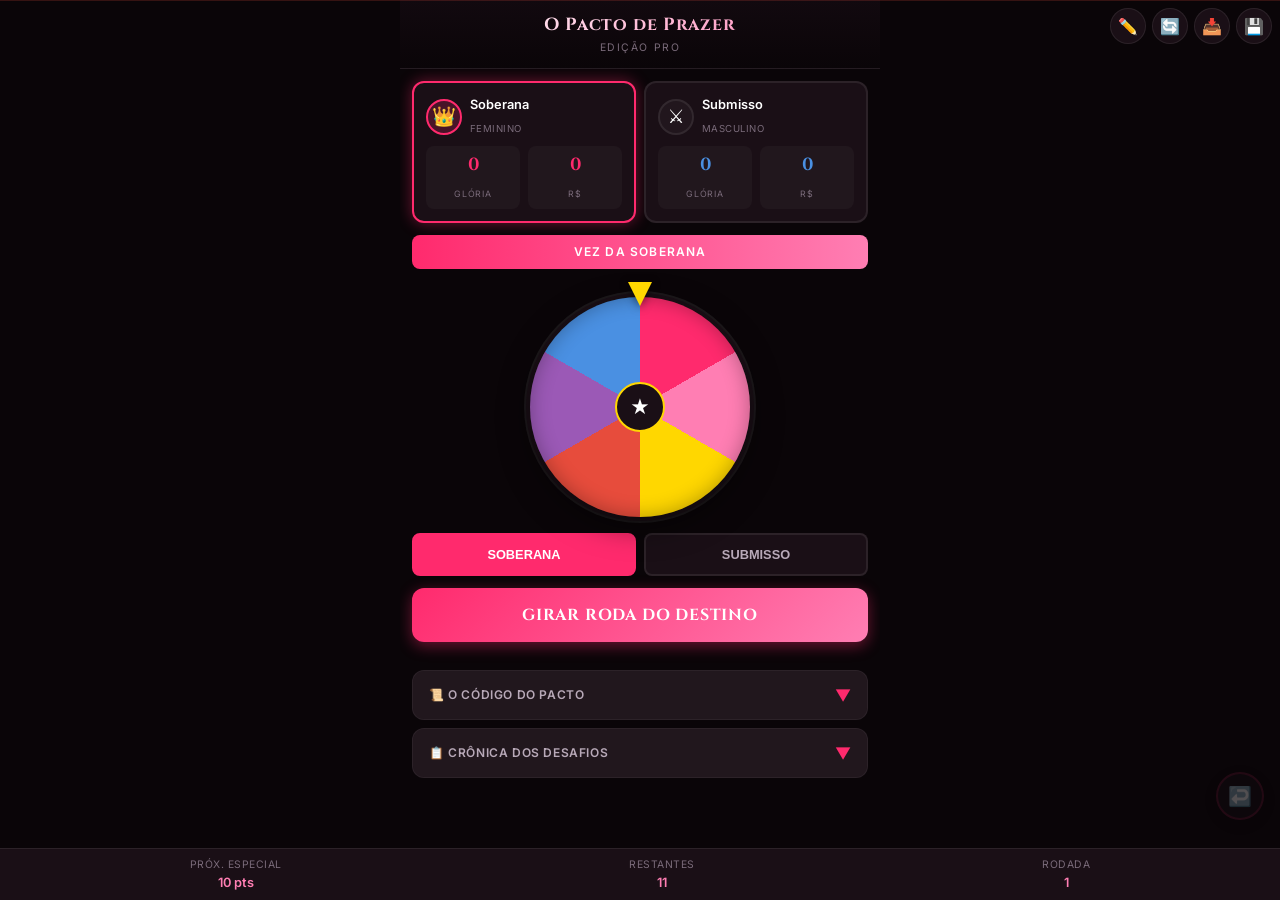
==== commit a4cc9a18: "Update index.html" ====
--- a/index.html
+++ b/index.html
@@ -5,7 +5,7 @@
 <meta name="viewport" content="width=device-width, initial-scale=1, maximum-scale=1, user-scalable=no">
 <meta name="theme-color" content="#0a0508">
 <meta name="description" content="O Pacto de Prazer - Jogo de desafios para casais">
-<title>O Pacto de Prazer — Ediço Pro (Corrigido)</title>
+<title>O Pacto de Prazer — Edição Pro (Corrigido)</title>
 <link rel="manifest" href="manifest.json">
 <link rel="apple-touch-icon" href="icon-512.png">
 <meta name="apple-mobile-web-app-capable" content="yes">
@@ -504,7 +504,7 @@
   }
 
   .rule-title::before {
-    content: '';
+    content: '◆';
     color: var(--accent-primary);
     font-size: 0.5rem;
   }
@@ -1028,39 +1028,39 @@
 <body>
 
 <div class="offline-indicator" id="offlineIndicator" role="status" aria-live="polite">
-   Modo Offline - Jogo funcionando normalmente
+  ⚠️ Modo Offline - Jogo funcionando normalmente
 </div>
 
 <div class="app" role="main" aria-label="O Pacto de Prazer - Jogo Principal">
   <!-- Toolbar -->
   <div class="toolbar" role="toolbar" aria-label="Ferramentas do jogo">
     <button class="tool-btn" onclick="openEdit()" title="Editar Desafios" aria-label="Abrir editor de desafios">
-      
+      ✏️
       <span class="sr-only">Editar</span>
     </button>
     <button class="tool-btn" onclick="resetGame()" title="Reiniciar Jogo" aria-label="Reiniciar jogo">
-      
+      🔄
       <span class="sr-only">Reiniciar</span>
     </button>
     <button class="tool-btn" onclick="importData()" title="Importar Backup" aria-label="Importar backup">
-      
+      📥
       <span class="sr-only">Importar</span>
     </button>
     <button class="tool-btn" onclick="exportData()" title="Exportar Dados" aria-label="Exportar dados do jogo">
-      
+      💾
       <span class="sr-only">Exportar</span>
     </button>
   </div>
 
   <!-- Undo Button -->
-  <button class="undo-btn" id="undoBtn" onclick="undoLastAction()" disabled title="Desfazer última aço" aria-label="Desfazer última aço">
-    
+  <button class="undo-btn" id="undoBtn" onclick="undoLastAction()" disabled title="Desfazer última ação" aria-label="Desfazer última ação">
+    ↩️
   </button>
 
   <!-- Header -->
   <header class="header">
     <div class="logo" role="heading" aria-level="1">O Pacto de Prazer</div>
-    <div class="subtitle">Ediço Pro</div>
+    <div class="subtitle">Edição Pro</div>
   </header>
 
   <!-- Game Area -->
@@ -1069,7 +1069,7 @@
     <div class="players-bar" role="region" aria-label="Jogadores">
       <div class="player-card" id="cardF" onclick="selectPlayer('F')" role="button" tabindex="0" aria-pressed="false" aria-label="Selecionar Soberana">
         <div class="player-header">
-          <div class="player-avatar" aria-hidden="true"></div>
+          <div class="player-avatar" aria-hidden="true">👑</div>
           <div class="player-info">
             <h3>Soberana</h3>
             <span>Feminino</span>
@@ -1089,7 +1089,7 @@
 
       <div class="player-card" id="cardM" onclick="selectPlayer('M')" role="button" tabindex="0" aria-pressed="false" aria-label="Selecionar Submisso">
         <div class="player-header">
-          <div class="player-avatar" aria-hidden="true"></div>
+          <div class="player-avatar" aria-hidden="true">⚔️</div>
           <div class="player-info">
             <h3>Submisso</h3>
             <span>Masculino</span>
@@ -1118,7 +1118,7 @@
       <div class="wheel-container">
         <div class="wheel-pointer" aria-hidden="true"></div>
         <div class="wheel" id="wheel" role="img" aria-label="Roda de desafios">
-          <div class="wheel-center" aria-hidden="true"></div>
+          <div class="wheel-center" aria-hidden="true">★</div>
         </div>
       </div>
 
@@ -1142,43 +1142,43 @@
       <!-- Rules -->
       <div class="panel" id="panelRules">
         <div class="panel-header" onclick="togglePanel('panelRules')" role="button" tabindex="0" aria-expanded="false" aria-controls="panelRulesContent">
-          <span class="panel-title"> O Código do Pacto</span>
-          <span class="panel-icon" aria-hidden="true"></span>
+          <span class="panel-title">📜 O Código do Pacto</span>
+          <span class="panel-icon" aria-hidden="true">▼</span>
         </div>
         <div class="panel-content" id="panelRulesContent">
           <div class="panel-body">
             <div class="rule-item">
               <div class="rule-title">PACTO DE SANGUE</div>
-              A Engenharia do Prazer:
-Este sistema no é um passatempo comum. Ele foi desenvolvido por especialistas e profissionais do mercado erótico, utilizando técnicas de psicologia sensorial e mapeamento de zonas erógenas. Cada desafio foi arquitetado com as "artimanhas" exatas para expor os pontos mais vulneráveis de homens e mulheres, garantindo uma escalada de tenso e excitaço sem precedentes.
+              ​A Engenharia do Prazer:
+Este sistema não é um passatempo comum. Ele foi desenvolvido por especialistas e profissionais do mercado erótico, utilizando técnicas de psicologia sensorial e mapeamento de zonas erógenas. Cada desafio foi arquitetado com as "artimanhas" exatas para expor os pontos mais vulneráveis de homens e mulheres, garantindo uma escalada de tensão e excitação sem precedentes.
             </div>
             <div class="rule-item">
               <div class="rule-title">SEGREDOS DOS DEUSES</div>
-              O Jogador pode optar por no revelar o desafio, mas DEVE cumprir sem hesitar. O oponente confirma.
+              O Jogador pode optar por não revelar o desafio, mas DEVE cumprir sem hesitar. O oponente confirma.
             </div>
             <div class="rule-item">
-              <div class="rule-title">RESISTNCIA DE FERRO</div>
+              <div class="rule-title">RESISTÊNCIA DE FERRO</div>
               É PROIBIDO GOZAR/EJACULAR antes do final (salvo se o desafio exigir).
-              <span class="rule-penalty">SATURAÇO: Penalidade + banho + retorno. Recompensa: Sex* Oral 5-10s</span>
+              <span class="rule-penalty">SATURAÇÃO: Penalidade + banho + retorno. Recompensa: Sex* Oral 5-10s</span>
             </div>
             <div class="rule-item">
-              <div class="rule-title">DESERÇO DA REALEZA</div>
-              Desistir após o 1 giro: Multa R$100,00 ao parceiro(a).
+              <div class="rule-title">DESERÇÃO DA REALEZA</div>
+              Desistir após o 1º giro: Multa R$100,00 ao parceiro(a).
             </div>
             <div class="rule-item">
-              <div class="rule-title">IMPERFEIÇO DO ATO</div>
-              No seguir EXATAMENTE o desejo:
+              <div class="rule-title">IMPERFEIÇÃO DO ATO</div>
+              Não seguir EXATAMENTE o desejo:
               <span class="rule-penalty">-R$20,00 e -3 pts</span>
             </div>
             <div class="rule-item">
-              <div class="rule-title">RECUSA PADRO</div>
+              <div class="rule-title">RECUSA PADRÃO</div>
               Recusar desafio:
               <span class="rule-penalty">-R$10 e -3 pts (transferido ao oponente)</span>
             </div>
             <div class="rule-item">
               <div class="rule-title">DESAFIO ESPECIAL</div>
-              "Este sistema possui um Protocolo Oculto: Desafio Especial. Ele foi desenvolvido por especialistas para ser o ápice do prazer e da submisso, com verses adaptadas para a anatomia masculina e feminina. No entanto, o código está bloqueado.
-A Regra de Ouro: Apenas o primeiro jogador a atingir 20 Pontos terá a honra de desbloquear e ordenar a execuço deste desafio. O vencedor assume o controlo total, e o perdedor terá de enfrentar a técnica mais avançada do jogo: o toque que retira todo o controlo do corpo."
+              ​"Este sistema possui um Protocolo Oculto: Desafio Especial. Ele foi desenvolvido por especialistas para ser o ápice do prazer e da submissão, com versões adaptadas para a anatomia masculina e feminina. No entanto, o código está bloqueado.
+​A Regra de Ouro: Apenas o primeiro jogador a atingir 20 Pontos terá a honra de desbloquear e ordenar a execução deste desafio. O vencedor assume o controlo total, e o perdedor terá de enfrentar a técnica mais avançada do jogo: o toque que retira todo o controlo do corpo."
             </div>
           </div>
         </div>
@@ -1187,8 +1187,8 @@
       <!-- History -->
       <div class="panel" id="panelHistory">
         <div class="panel-header" onclick="togglePanel('panelHistory')" role="button" tabindex="0" aria-expanded="false" aria-controls="panelHistoryContent">
-          <span class="panel-title"> Crônica dos Desafios</span>
-          <span class="panel-icon" aria-hidden="true"></span>
+          <span class="panel-title">📋 Crônica dos Desafios</span>
+          <span class="panel-icon" aria-hidden="true">▼</span>
         </div>
         <div class="panel-content" id="panelHistoryContent">
           <div class="panel-body">
@@ -1222,7 +1222,7 @@
 </div>
 
 <!-- Toast Container -->
-<div class="toast-container" id="toasts" role="region" aria-label="Notificaçes"></div>
+<div class="toast-container" id="toasts" role="region" aria-label="Notificações"></div>
 
 <!-- Modal: Challenge -->
 <div class="modal" id="modalChallenge" role="dialog" aria-modal="true" aria-labelledby="chTitle">
@@ -1239,7 +1239,7 @@
     </button>
     <div class="btn-row">
       <button class="btn btn-primary" onclick="acceptChallenge()">Aceitar</button>
-      <button class="btn btn-gold" onclick="acceptSecret()"> Segredo</button>
+      <button class="btn btn-gold" onclick="acceptSecret()">🤫 Segredo</button>
     </div>
   </div>
 </div>
@@ -1267,7 +1267,7 @@
 <!-- Modal: Confirmation -->
 <div class="modal" id="modalConfirm" role="dialog" aria-modal="true" aria-labelledby="cfTitle">
   <div class="modal-header">
-    <span class="modal-badge">CONFIRMAÇO</span>
+    <span class="modal-badge">CONFIRMAÇÃO</span>
     <h2 class="modal-title" id="cfTitle">Oponente, confirme</h2>
   </div>
   <div class="modal-body">
@@ -1279,10 +1279,10 @@
   </div>
   <div class="modal-footer">
     <button class="btn btn-danger" onclick="confirmResult(false)">
-      No Concluiu (-R$20/-3pts)
+      Não Concluiu (-R$20/-3pts)
     </button>
     <button class="btn btn-primary" onclick="confirmResult(true)">
-      Confirmo Concluso
+      Confirmo Conclusão
     </button>
   </div>
 </div>
@@ -1290,16 +1290,16 @@
 <!-- Modal: Victory -->
 <div class="modal" id="modalVictory" role="dialog" aria-modal="true" aria-labelledby="victoryTitle">
   <div class="modal-header">
-    <span class="modal-badge special"> VITÓRIA</span>
+    <span class="modal-badge special">🏆 VITÓRIA</span>
     <h2 class="modal-title" id="victoryTitle" style="color:var(--gold-primary);">O Pacto Foi Cumprido!</h2>
   </div>
   <div class="modal-body" style="text-align:center;">
-    <div style="font-size:4rem;margin:20px 0;" aria-hidden="true"></div>
+    <div style="font-size:4rem;margin:20px 0;" aria-hidden="true">👑</div>
     <p id="victoryText" style="font-size:0.95rem;line-height:1.7;"></p>
   </div>
   <div class="modal-footer">
     <button class="btn btn-primary" onclick="celebrateVictory()">
-      Celebraço do Vencedor
+      Celebração do Vencedor
     </button>
     <button class="btn btn-secondary" onclick="refuseVictory()">
       Parceiro Recusa (-R$50)
@@ -1310,7 +1310,7 @@
 <!-- Modal: Password -->
 <div class="modal" id="modalPassword" role="dialog" aria-modal="true" aria-labelledby="pwdTitle">
   <div class="modal-header">
-    <span class="modal-badge"> SEGURANÇA</span>
+    <span class="modal-badge">🔒 SEGURANÇA</span>
     <h2 class="modal-title" id="pwdTitle">Acesso Restrito</h2>
   </div>
   <div class="modal-body">
@@ -1327,7 +1327,7 @@
 <!-- Modal: Editor -->
 <div class="modal" id="modalEdit" role="dialog" aria-modal="true" aria-labelledby="editTitle">
   <div class="modal-header">
-    <span class="modal-badge"> EDITOR</span>
+    <span class="modal-badge">⚔️ EDITOR</span>
     <h2 class="modal-title" id="editTitle">Forjar Desejos</h2>
   </div>
   <div class="modal-body" style="padding:0;">
@@ -1342,13 +1342,13 @@
   </div>
   <div class="modal-footer">
     <button class="btn btn-secondary" onclick="closeEdit()">Cancelar</button>
-    <button class="btn btn-primary" onclick="saveEdits()">Salvar Alteraçes</button>
+    <button class="btn btn-primary" onclick="saveEdits()">Salvar Alterações</button>
   </div>
 </div>
 
 <script>
 // ==========================================
-// CONFIGURAÇO E CONSTANTES
+// CONFIGURAÇÃO E CONSTANTES
 // ==========================================
 
 const CONFIG = {
@@ -1364,14 +1364,14 @@
 };
 
 // ==========================================
-// DESAFIOS PADRO
+// DESAFIOS PADRÃO
 // ==========================================
 
 const defaultChallenges = {
   M: [
     {
       id: "M1",
-      title: "kkkkkk - Voc perdeu a vez",
+      title: "kkkkkk - Você perdeu a vez",
       text: "",
       timed: false,
       pointsValue: -3,
@@ -1380,7 +1380,7 @@
     {
       id: "M2",
       title: "O gancho do prazer",
-      text: "\"Deita-a de costas com as pernas elevadas. Usa lubrificante e introduz dois dedos na vagina dela com a palma virada para cima. Faz o movimento de 'vem cá' (em forma de gancho), pressionando firmemente a parede superior interna (o Ponto G dela).\nA Regra: Deves manter um ritmo intenso e constante por 2 minutos. Enquanto usas a mo, deves olhar fixamente nos olhos dela e descrever, com detalhes safados, o que lhe vais fazer na próxima vez que a roleta parar no teu nome. Se ela ficar completamente encharcada ou gozar, ganhas +3 pontos de bónus.\"",
+      text: "\"Deita-a de costas com as pernas elevadas. Usa lubrificante e introduz dois dedos na vagina dela com a palma virada para cima. Faz o movimento de 'vem cá' (em forma de gancho), pressionando firmemente a parede superior interna (o Ponto G dela).\nA Regra: Deves manter um ritmo intenso e constante por 2 minutos. Enquanto usas a mão, deves olhar fixamente nos olhos dela e descrever, com detalhes safados, o que lhe vais fazer na próxima vez que a roleta parar no teu nome. Se ela ficar completamente encharcada ou gozar, ganhas +3 pontos de bónus.\"",
       timed: true,
       time: 120,
       pointsValue: 3
@@ -1388,7 +1388,7 @@
     {
       id: "M3",
       title: "O Beijo do Gelo",
-      text: "Beije intensamente e ao mesmo tempo posicione só a cabecinha do seu pnis na entrada da vagina dela com pequena penetracao",
+      text: "Beije intensamente e ao mesmo tempo posicione só a cabecinha do seu pênis na entrada da vagina dela com pequena penetracao",
       timed: true,
       time: 60,
       pointsValue: 3
@@ -1396,7 +1396,7 @@
     {
       id: "M4",
       title: "O Dedo no Prazer",
-      text: "Use um ou dois dedos com lubrificante para massagear o Ponto G dela, de forma profunda e rítmica, voc pode lamber os lábios ao mesmo tempo que enteodyz o dedo",
+      text: "Use um ou dois dedos com lubrificante para massagear o Ponto G dela, de forma profunda e rítmica, você pode lamber os lábios ao mesmo tempo que enteodyz o dedo",
       timed: true,
       pointsValue: 3,
       time: 120
@@ -1404,7 +1404,7 @@
     {
       id: "M5",
       title: "O Prazer Oral Extremo",
-      text: "Pratique sexo oral nela, com presso e sucço alternadas. Observaço: se ela gozar, o jogador perde R$10 neste desafio.",
+      text: "Pratique sexo oral nela, com pressão e sucção alternadas. Observação: se ela gozar, o jogador perde R$10 neste desafio.",
       timed: true,
       time: 180,
       pointsValue: 2
@@ -1412,7 +1412,7 @@
     {
       id: "M6",
       title: "O Roçar Proibido",
-      text: "Coloque-a na posiço de quatro e roce seu pnis (ereto) na entrada da vagina, com leve penetraço para excitar profundamente.",
+      text: "Coloque-a na posição de quatro e roce seu pênis (ereto) na entrada da vagina, com leve penetração para excitar profundamente.",
       timed: true,
       pointsValue: 2,
       time: 60
@@ -1420,14 +1420,14 @@
     {
       id: "M7",
       title: "O Segredo Anal",
-      text: "Use lubrificante e faça carinho na entrada do ânus com um dedo enquanto estimula a vagina com a boca, explorando excitaço simultânea.",
+      text: "Use lubrificante e faça carinho na entrada do ânus com um dedo enquanto estimula a vagina com a boca, explorando excitação simultânea.",
       timed: true,
       pointsValue: 2,
       time: 60
     },
     {
       id: "M8",
-      title: "E muito triste mas voc perdeu a vez.",
+      title: "E muito triste mas você perdeu a vez.",
       text: "",
       timed: false,
       pointsValue: -3,
@@ -1436,23 +1436,23 @@
     {
       id: "M9",
       title: "Massagem intensa e relaxante",
-      text: "Massagem intensa e relaxante — pergunte onde ela prefere. Duraço: 2 minutos.",
+      text: "Massagem intensa e relaxante — pergunte onde ela prefere. Duração: 2 minutos.",
       timed: true,
       time: 120,
       pointsValue: 5
     },
     {
       id: "M10",
-      title: "A Satisfaço Total (Coringa)",
-      text: "Controle total por 5 minutos (voc define aço/posiço).",
+      title: "A Satisfação Total (Coringa)",
+      text: "Controle total por 5 minutos (você define ação/posição).",
       timed: true,
       time: 300,
       pointsValue: 8
     },
     {
       id: "M11",
-      title: "A Negaço de Estocadas",
-      text: "D exatamente 4 estocadas e retire; repita 3 ciclos. Se ela gozar, penalidade pesada prevista.",
+      title: "A Negação de Estocadas",
+      text: "Dê exatamente 4 estocadas e retire; repita 3 ciclos. Se ela gozar, penalidade pesada prevista.",
       timed: true,
       pointsValue: 2,
       time: 60
@@ -1460,7 +1460,7 @@
     {
       id: "M12",
       title: "O Orgasmo Garantido",
-      text: "Faça sexo oral combinando com massagem de ponto G, introduza o dedo e faca a alavanca no na vagina Observaço: se ela gozar neste desafio, voc perder 10 reais.",
+      text: "Faça sexo oral combinando com massagem de ponto G, introduza o dedo e faca a alavanca no na vagina Observação: se ela gozar neste desafio, você perder 10 reais.",
       timed: true,
       time: 120,
       pointsValue: 2
@@ -1468,7 +1468,7 @@
     {
       id: "M13",
       title: "Pula a vez",
-      text: "Voc passa a vez",
+      text: "Você passa a vez",
       timed: false,
       pointsValue: -3,
       time: 0
@@ -1476,7 +1476,7 @@
     {
       id: "M14",
       title: "O Deslizamento do Desejo",
-      text: "Deslize seu pnis por costas e nádegas e só ameaça penetraço",
+      text: "Deslize seu pênis por costas e nádegas e só ameaça penetração",
       timed: true,
       pointsValue: 3,
       time: 60
@@ -1494,15 +1494,15 @@
     {
       id: "F1",
       title: "Desafio: O Ponto de Ruptura",
-      text: "\"Sua misso é torturá-lo com prazer até que ele no aguente mais o silncio. Voc deve levá-lo ao limite extremo usando suas mos, boca ou corpo.\nEle PERDE R$ 10,00: No momento em que ele for obrigado a dizer 'Para!', 'Vou gozar!' ou 'Tô quase!'. O aviso é a prova da sua vitória sobre a mente dele.\nVoc PERDE: Se voc no parar a tempo e ele gozar. Nesse caso, ele 'escapou' do seu controle e a misso falhou.\"",
+      text: "\"Sua missão é torturá-lo com prazer até que ele não aguente mais o silêncio. Você deve levá-lo ao limite extremo usando suas mãos, boca ou corpo.\nEle PERDE R$ 10,00: No momento em que ele for obrigado a dizer 'Para!', 'Vou gozar!' ou 'Tô quase!'. O aviso é a prova da sua vitória sobre a mente dele.\nVocê PERDE: Se você não parar a tempo e ele gozar. Nesse caso, ele 'escapou' do seu controle e a missão falhou.\"",
       timed: true,
       time: 180,
       pointsValue: 3
     },
     {
       id: "F2",
-      title: "O Ritual da Obedincia",
-      text: "\"O parceiro perde todos os seus direitos. Ele deve se ajoelhar, baixar a cabeça e esperar suas ordens. Voc é a Dona Absoluta.\n1. A Fantasia: Voc dita a cena. Pode ser um fetiche, uma posiço específica onde ele serve apenas como seu 'móvel' de prazer, ou uma simulaço onde ele é um escravo capturado. Ele deve realizar cada detalhe sem hesitar.\n2. A Puniço Livre: Se em qualquer momento ele falhar, hesitar, ou até mesmo se ele tiver uma reaço de prazer que voc no autorizou, a puniço é imediata. Voc decide o que aplicar: palmadas fortes, mordidas, belisces ou deixá-lo em uma posiço desconfortável por alguns minutos.\n3. O Abuso do Desejo: Use o corpo dele como voc quiser. Se quiser sentar no rosto dele enquanto ele mal consegue respirar, faça. Se quiser que ele apenas te observe se tocar enquanto ele sofre por no poder participar, essa é a sua vontade.\nPena de Desobedincia: Qualquer sinal de resistncia custará R$ 100,00 e a perda de todos os pontos dele no jogo.\"",
+      title: "O Ritual da Obediência",
+      text: "\"O parceiro perde todos os seus direitos. Ele deve se ajoelhar, baixar a cabeça e esperar suas ordens. Você é a Dona Absoluta.\n1. A Fantasia: Você dita a cena. Pode ser um fetiche, uma posição específica onde ele serve apenas como seu 'móvel' de prazer, ou uma simulação onde ele é um escravo capturado. Ele deve realizar cada detalhe sem hesitar.\n2. A Punição Livre: Se em qualquer momento ele falhar, hesitar, ou até mesmo se ele tiver uma reação de prazer que você não autorizou, a punição é imediata. Você decide o que aplicar: palmadas fortes, mordidas, beliscões ou deixá-lo em uma posição desconfortável por alguns minutos.\n3. O Abuso do Desejo: Use o corpo dele como você quiser. Se quiser sentar no rosto dele enquanto ele mal consegue respirar, faça. Se quiser que ele apenas te observe se tocar enquanto ele sofre por não poder participar, essa é a sua vontade.\nPena de Desobediência: Qualquer sinal de resistência custará R$ 100,00 e a perda de todos os pontos dele no jogo.\"",
       timed: true,
       time: 180,
       pointsValue: 5
@@ -1510,7 +1510,7 @@
     {
       id: "F3",
       title: "O Trono",
-      text: "Ele se ajoelha; voc o chama de 'safado' ou 'escravo' e dá até trs comandos da sua preferncia. Reforce dominância com toques leves e puxo de cabelo (sem força).",
+      text: "Ele se ajoelha; você o chama de 'safado' ou 'escravo' e dá até três comandos da sua preferência. Reforce dominância com toques leves e puxão de cabelo (sem força).",
       timed: true,
       time: 60,
       pointsValue: 5
@@ -1518,7 +1518,7 @@
     {
       id: "F4",
       title: "A Marca do Desejo",
-      text: "Beije-o intensamente, segure pela nuca e faça carícia ultralenta e frustrante no pnis. Judiá-lo e ordenar um único desejo seu (1 minuto).",
+      text: "Beije-o intensamente, segure pela nuca e faça carícia ultralenta e frustrante no pênis. Judiá-lo e ordenar um único desejo seu (1 minuto).",
       timed: true,
       time: 60,
       pointsValue: 5
@@ -1526,7 +1526,7 @@
     {
       id: "F5",
       title: "A Senhora e o Submisso",
-      text: "Voc tem controle total por 2 minutos: ordene posiçes, toque e negue o gozo.",
+      text: "Você tem controle total por 2 minutos: ordene posições, toque e negue o gozo.",
       timed: true,
       time: 120,
       pointsValue: 8
@@ -1534,15 +1534,15 @@
     {
       id: "F6",
       title: "O Prazer Proibido",
-      text: "Use boca e mo para massagear o pnis e a entrada do ânus simultaneamente. (1 minuto)",
+      text: "Use boca e mão para massagear o pênis e a entrada do ânus simultaneamente. (1 minuto)",
       timed: true,
       time: 60,
       pointsValue: 8
     },
     {
       id: "F7",
-      title: "A Trilha da Provocaço",
-      text: "Use língua para pequenas chupadas e mordidas, trace o corpo dele e faça masturbaço forte no pnis. (1 minuto)",
+      title: "A Trilha da Provocação",
+      text: "Use língua para pequenas chupadas e mordidas, trace o corpo dele e faça masturbação forte no pênis. (1 minuto)",
       timed: true,
       time: 60,
       pointsValue: 5
@@ -1550,7 +1550,7 @@
     {
       id: "F8",
       title: "O Privilégio da Posse",
-      text: "\"Ele deve roçar o pnis com carinho no seu clitóris, proibido de penetrar. Enquanto isso, domine a bunda dele com pegada forte: roce o dedo no ânus e, se voc desejar, use lubrificante para penetrá-lo. Voc dita o ritmo da exploraço. Se ele tentar entrar em voc ou gozar, paga R$ 10,00.",
+      text: "\"Ele deve roçar o pênis com carinho no seu clitóris, proibido de penetrar. Enquanto isso, domine a bunda dele com pegada forte: roce o dedo no ânus e, se você desejar, use lubrificante para penetrá-lo. Você dita o ritmo da exploração. Se ele tentar entrar em você ou gozar, paga R$ 10,00.",
       timed: true,
       time: 180,
       pointsValue: 5
@@ -1558,23 +1558,23 @@
     {
       id: "F13",
       title: "O Sussurro do Terror",
-      text: "Sussurre fantasias e execute açes. Ele no pode gozar: se gozar, perde o valor combinado. (1 minuto)",
+      text: "Sussurre fantasias e execute ações. Ele não pode gozar: se gozar, perde o valor combinado. (1 minuto)",
       timed: true,
       time: 60,
       pointsValue: 5
     },
     {
       id: "F14",
-      title: "A Puniço de Choque",
-      text: "Carícias intensas no pnis por 1 minuto; depois chupe mamilo e d um peteleco leve na ponta do pnis. (1 minuto)",
+      title: "A Punição de Choque",
+      text: "Carícias intensas no pênis por 1 minuto; depois chupe mamilo e dê um peteleco leve na ponta do pênis. (1 minuto)",
       timed: true,
       time: 60,
       pointsValue: 5
     },
     {
       id: "F15",
-      title: "Misso Suprema: O dedo da Rainha",
-      text: "\"Existem segredos no corpo de um homem que só uma Rainha tem a permisso de tocar. Esta no é uma simples carícia; é uma invaso tática. O Ponto G dele é a sua chave de comando. Ele é a área mais sensível, onde o prazer se torna dor e o controle desaparece. Como ele no terá poder sobre os próprios espasmos, voc assume a responsabilidade total pela sanidade dele.\"\nA Execuço Magistral:\nO Relaxamento: Use sua boca e mos no pnis dele com lubrificante. No é para ele gozar, é para ele se abrir. Sinta a resistncia dele sumir enquanto voc o envolve.\nA Invaso: Quando ele estiver entregue, introduza o Dedo da Rainha. Navegue com autoridade até encontrar o Ponto P.\nA Maestria: Ao atingir o ponto, voc sentirá a alma dele vibrar sob o Dedo da Rainha. Mantenha a massagem interna enquanto continua o estímulo externo. Voc ganha se levá-lo ao transe sem deixá-lo derramar uma gota.\nAs Leis da Soberana:\nDesistir é caro: Se voc no tiver coragem de dominar esse território, o preço da sua hesitaço é R$ 30,00 para ele.\nA Glória da Rainha: Se voc aceitar e provar sua maestria, ele paga R$ 15,00 em tributo  sua habilidade superior.\nO Erro Fatal: Se a sua mo pesar ou ele for fraco e gozar, a derrota é sua: voc paga os R$ 30,00. A falha do escravo é a desonra da dona.",
+      title: "Missão Suprema: O dedo da Rainha",
+      text: "\"Existem segredos no corpo de um homem que só uma Rainha tem a permissão de tocar. Esta não é uma simples carícia; é uma invasão tática. O Ponto G dele é a sua chave de comando. Ele é a área mais sensível, onde o prazer se torna dor e o controle desaparece. Como ele não terá poder sobre os próprios espasmos, você assume a responsabilidade total pela sanidade dele.\"\nA Execução Magistral:\nO Relaxamento: Use sua boca e mãos no pênis dele com lubrificante. Não é para ele gozar, é para ele se abrir. Sinta a resistência dele sumir enquanto você o envolve.\nA Invasão: Quando ele estiver entregue, introduza o Dedo da Rainha. Navegue com autoridade até encontrar o Ponto P.\nA Maestria: Ao atingir o ponto, você sentirá a alma dele vibrar sob o Dedo da Rainha. Mantenha a massagem interna enquanto continua o estímulo externo. Você ganha se levá-lo ao transe sem deixá-lo derramar uma gota.\nAs Leis da Soberana:\nDesistir é caro: Se você não tiver coragem de dominar esse território, o preço da sua hesitação é R$ 30,00 para ele.\nA Glória da Rainha: Se você aceitar e provar sua maestria, ele paga R$ 15,00 em tributo à sua habilidade superior.\nO Erro Fatal: Se a sua mão pesar ou ele for fraco e gozar, a derrota é sua: você paga os R$ 30,00. A falha do escravo é a desonra da dona.",
       timed: true,
       time: 360,
       pointsValue: 8
@@ -1583,8 +1583,8 @@
   S: [
     {
       id: "S1",
-      title: "Misso Suprema: O dedo da Rainha",
-      text: "\"Existem segredos no corpo de um homem que só uma Rainha tem a permisso de tocar. Esta no é uma simples carícia; é uma invaso tática. O Ponto G dele é a sua chave de comando.\nA Execuço Magistral:\nO Relaxamento: Use boca e mos no pnis dele com lubrificante. Ele deve estar entregue, mas proibido de gozar.\nA Invaso: Com autoridade, introduz o dedo lubrificado no ânus dele. Navega com autoridade até encontrares o Ponto P (a próstata).\nA Maestria: Mantenha a massagem interna enquanto continua o estímulo externo. Voc vence se levá-lo ao transe sem deixá-lo derramar uma gota.\nAs Leis da Soberana:\nDesistir: Se voc hesitar em dominar esse território, pague R$ 30,00 para ele.\nA Glória: Se provar sua maestria, ele paga R$ 15,00 em tributo  sua soberania.\nO Erro Fatal: Se ele for fraco e gozar, voc perde a honra e paga os R$ 30,00.\"",
+      title: "Missão Suprema: O dedo da Rainha",
+      text: "\"Existem segredos no corpo de um homem que só uma Rainha tem a permissão de tocar. Esta não é uma simples carícia; é uma invasão tática. O Ponto G dele é a sua chave de comando.\nA Execução Magistral:\nO Relaxamento: Use boca e mãos no pênis dele com lubrificante. Ele deve estar entregue, mas proibido de gozar.\nA Invasão: Com autoridade, introduz o dedo lubrificado no ânus dele. Navega com autoridade até encontrares o Ponto P (a próstata).\nA Maestria: Mantenha a massagem interna enquanto continua o estímulo externo. Você vence se levá-lo ao transe sem deixá-lo derramar uma gota.\nAs Leis da Soberana:\nDesistir: Se você hesitar em dominar esse território, pague R$ 30,00 para ele.\nA Glória: Se provar sua maestria, ele paga R$ 15,00 em tributo à sua soberania.\nO Erro Fatal: Se ele for fraco e gozar, você perde a honra e paga os R$ 30,00.\"",
       timed: true,
       time: 360,
       pointsValue: 6
@@ -1634,9 +1634,9 @@
     const timeoutId = setTimeout(() => {
       if (!resolved) {
         resolved = true;
-        console.warn(' IndexedDB timeout - usando fallback');
+        console.warn('⏱️ IndexedDB timeout - usando fallback');
         db = null;
-        resolve(null); // No rejeita, resolve com null para continuar
+        resolve(null); // Não rejeita, resolve com null para continuar
       }
     }, TIMEOUT);
     
@@ -1648,7 +1648,7 @@
       clearTimeout(timeoutId);
       if (!resolved) {
         resolved = true;
-        console.warn(' Erro ao abrir IndexedDB:', e);
+        console.warn('⚠️ Erro ao abrir IndexedDB:', e);
         db = null;
         resolve(null);
       }
@@ -1659,7 +1659,7 @@
       if (resolved) return;
       resolved = true;
       clearTimeout(timeoutId);
-      console.warn(' IndexedDB error:', request.error);
+      console.warn('❌ IndexedDB error:', request.error);
       db = null;
       resolve(null); // Continua sem banco de dados
     };
@@ -1669,7 +1669,7 @@
       resolved = true;
       clearTimeout(timeoutId);
       db = request.result;
-      console.log(' IndexedDB conectado');
+      console.log('✅ IndexedDB conectado');
       resolve(db);
     };
     
@@ -1681,8 +1681,8 @@
     };
     
     request.onblocked = () => {
-      console.warn(' IndexedDB bloqueado');
-      // No resolve aqui, deixa o timeout resolver
+      console.warn('⚠️ IndexedDB bloqueado');
+      // Não resolve aqui, deixa o timeout resolver
     };
   });
 }
@@ -1719,7 +1719,7 @@
     localStorage.setItem('pactoState', JSON.stringify(state));
     localStorage.setItem('pactoChallenges', JSON.stringify(challenges));
     localStorage.setItem('pactoTimestamp', Date.now().toString());
-    console.log(' Salvo em localStorage (fallback)');
+    console.log('💾 Salvo em localStorage (fallback)');
     return true;
   } catch (e) {
     console.error('Falha total ao salvar:', e);
@@ -1742,7 +1742,7 @@
       if (result) {
         Object.assign(state, result.state);
         if (result.challenges) challenges = result.challenges;
-        console.log(' Carregado do IndexedDB');
+        console.log('📂 Carregado do IndexedDB');
         return true;
       }
     } catch (e) {
@@ -1758,7 +1758,7 @@
     if (savedState) {
       Object.assign(state, JSON.parse(savedState));
       if (savedChallenges) challenges = JSON.parse(savedChallenges);
-      console.log(' Carregado do localStorage (fallback)');
+      console.log('📂 Carregado do localStorage (fallback)');
       return true;
     }
   } catch (e) {
@@ -1779,7 +1779,7 @@
       Object.assign(state, parsed);
       localStorage.removeItem('pactoState');
     } catch (e) {
-      console.error('Erro na migraço:', e);
+      console.error('Erro na migração:', e);
     }
   }
   
@@ -1788,13 +1788,13 @@
       challenges = JSON.parse(savedChallenges);
       localStorage.removeItem('pactoChallenges');
     } catch (e) {
-      console.error('Erro na migraço de desafios:', e);
+      console.error('Erro na migração de desafios:', e);
     }
   }
 }
 
 // ==========================================
-// SINCRONIZAÇO ENTRE ABAS
+// SINCRONIZAÇÃO ENTRE ABAS
 // ==========================================
 
 function initBroadcastChannel() {
@@ -1832,7 +1832,7 @@
   Object.assign(state, previousState);
   
   updateUI();
-  showToast('Aço desfeita');
+  showToast('Ação desfeita');
   updateUndoButton();
   saveToDB();
 }
@@ -1847,7 +1847,7 @@
   Object.assign(state, nextState);
   
   updateUI();
-  showToast('Aço refeita');
+  showToast('Ação refeita');
   updateUndoButton();
   saveToDB();
 }
@@ -1911,7 +1911,7 @@
   cardM.className = 'player-card' + (!isFemale ? ' active-m' : '');
   cardM.setAttribute('aria-pressed', !isFemale);
   
-  // Seleço
+  // Seleção
   const btnF = document.getElementById('btnF');
   const btnM = document.getElementById('btnM');
   
@@ -1920,7 +1920,7 @@
   btnM.className = 'selector-btn' + (state.selected === 'M' ? ' active-m' : '');
   btnM.setAttribute('aria-pressed', state.selected === 'M');
   
-  // Boto spin
+  // Botão spin
   const canSpin = state.selected === state.current && !state.spinning && !state.awaitingConfirmation;
   const spinBtn = document.getElementById('spinBtn');
   spinBtn.disabled = !canSpin;
@@ -1929,7 +1929,7 @@
   const specialPending = state.points[state.current] >= state.nextSpecial[state.current];
   if (specialPending && state.current === 'F') {
     spinBtn.classList.add('special');
-    spinBtn.textContent = ' DESAFIO ESPECIAL ';
+    spinBtn.textContent = '⭐ DESAFIO ESPECIAL ⭐';
   } else {
     spinBtn.classList.remove('special');
     spinBtn.textContent = 'Girar Roda do Destino';
@@ -1954,7 +1954,7 @@
 function setSelection(sex) {
   state.selected = sex;
   updateUI();
-  showToast('Seleço: ' + (sex === 'F' ? 'Soberana' : 'Submisso'));
+  showToast('Seleção: ' + (sex === 'F' ? 'Soberana' : 'Submisso'));
 }
 
 function togglePanel(id) {
@@ -1973,10 +1973,10 @@
   toast.setAttribute('aria-live', 'polite');
   
   const icons = {
-    info: '',
-    success: '',
-    error: '',
-    warning: ''
+    info: 'ℹ️',
+    success: '✅',
+    error: '❌',
+    warning: '⚠️'
   };
   
   toast.innerHTML = `<span aria-hidden="true">${icons[type] || icons.info}</span> ${message}`;
@@ -2045,7 +2045,7 @@
   state.activeChallenge = chosen;
   state.played[poolKey].push(chosen.id);
   
-  // Animaço
+  // Animação
   state.spinning = true;
   updateUI();
   
@@ -2055,7 +2055,7 @@
   const angle = (5 + Math.random() * 3) * 360 + Math.random() * 360;
   wheel.style.transform = `rotate(${angle}deg) translateZ(0)`;
   
-  addHistory(`${state.current === 'F' ? '' : ''} ${state.isSpecial ? 'ESPECIAL: ' : ''}${chosen.title}`);
+  addHistory(`${state.current === 'F' ? '👑' : '⚔️'} ${state.isSpecial ? 'ESPECIAL: ' : ''}${chosen.title}`);
   
   await new Promise(r => setTimeout(r, 3500));
   
@@ -2068,7 +2068,7 @@
   const ch = state.activeChallenge;
   const modal = document.getElementById('modalChallenge');
   
-  document.getElementById('chBadge').textContent = state.isSpecial ? ' ESPECIAL ' : 'NOVO DESAFIO';
+  document.getElementById('chBadge').textContent = state.isSpecial ? '⭐ ESPECIAL ⭐' : 'NOVO DESAFIO';
   document.getElementById('chBadge').className = 'modal-badge' + (state.isSpecial ? ' special' : '');
   document.getElementById('chTitle').textContent = ch.title;
   document.getElementById('chText').textContent = ch.text;
@@ -2096,7 +2096,7 @@
   state.money[opponent] += 10;
   state.points[state.current] = Math.max(0, state.points[state.current] - 3);
   
-  addHistory(` ${state.current === 'F' ? 'Soberana' : 'Submisso'} recusou  R$10 para ${opponent === 'F' ? 'Soberana' : 'Submisso'}`);
+  addHistory(`❌ ${state.current === 'F' ? 'Soberana' : 'Submisso'} recusou → R$10 para ${opponent === 'F' ? 'Soberana' : 'Submisso'}`);
   showToast(`Recusado: -R$10 transferidos`, 'warning');
   
   if (state.isSpecial && state.current === 'F') {
@@ -2115,9 +2115,9 @@
   const ch = state.activeChallenge;
   const modal = document.getElementById('modalDoing');
   
-  document.getElementById('doBadge').textContent = state.isSecret ? ' SEGREDO' : 'EM ANDAMENTO';
+  document.getElementById('doBadge').textContent = state.isSecret ? '🤫 SEGREDO' : 'EM ANDAMENTO';
   document.getElementById('doTitle').textContent = state.isSecret ? 'Modo Secreto' : ch.title;
-  document.getElementById('doText').textContent = state.isSecret ? 'O desafio está sendo executado em segredo. O oponente verá os detalhes na confirmaço.' : ch.text;
+  document.getElementById('doText').textContent = state.isSecret ? 'O desafio está sendo executado em segredo. O oponente verá os detalhes na confirmação.' : ch.text;
   
   const timerSection = document.getElementById('timerSection');
   const timerDisplay = document.getElementById('timerDisplay');
@@ -2143,7 +2143,7 @@
   }
   
   modal.classList.add('show');
-  addHistory(` ${state.isSecret ? '[SECRETO] ' : ''}${ch.title}`);
+  addHistory(`▶ ${state.isSecret ? '[SECRETO] ' : ''}${ch.title}`);
   hapticFeedback('success');
 }
 
@@ -2185,13 +2185,13 @@
   if (completed) {
     const pts = ch.pointsValue || 3;
     state.points[state.current] += pts;
-    addHistory(` Concluído: +${pts}pts`);
+    addHistory(`✅ Concluído: +${pts}pts`);
     showToast(`+${pts} Pontos de Glória!`, 'success');
     hapticFeedback('success');
   } else {
     state.money[state.current] = Math.max(0, state.money[state.current] - 20);
     state.points[state.current] = Math.max(0, state.points[state.current] - 3);
-    addHistory(` Falhou: -R$20, -3pts`);
+    addHistory(`❌ Falhou: -R$20, -3pts`);
     showToast('Penalidade aplicada: -R$20, -3pts', 'error');
     hapticFeedback('error');
   }
@@ -2227,14 +2227,14 @@
       `Se recusado, o parceiro paga <strong>R$50</strong> de multa.`;
     
     document.getElementById('modalVictory').classList.add('show');
-    addHistory(` VITÓRIA DE ${name.toUpperCase()}! `);
+    addHistory(`🏆 VITÓRIA DE ${name.toUpperCase()}! 🏆`);
     hapticFeedback('success');
   }
 }
 
 function celebrateVictory() {
   closeModal('modalVictory');
-  showToast('Celebraço iniciada!', 'success');
+  showToast('Celebração iniciada!', 'success');
   hapticFeedback('success');
 }
 
@@ -2247,7 +2247,7 @@
   state.money[loser] = Math.max(0, state.money[loser] - 50);
   state.money[winner] += 50;
   
-  addHistory(` ${loser === 'F' ? 'Soberana' : 'Submisso'} recusou celebraço: R$50 para ${winner === 'F' ? 'Soberana' : 'Submisso'}`);
+  addHistory(`💰 ${loser === 'F' ? 'Soberana' : 'Submisso'} recusou celebração: R$50 para ${winner === 'F' ? 'Soberana' : 'Submisso'}`);
   showToast('Multa aplicada: R$50 transferidos', 'warning');
   
   closeModal('modalVictory');
@@ -2260,7 +2260,7 @@
 // EDITOR DE DESAFIOS (PROTEGIDO)
 // ==========================================
 
-// Hash simples (em produço, usar bcrypt ou similar)
+// Hash simples (em produção, usar bcrypt ou similar)
 function simpleHash(str) {
   let hash = 0;
   for (let i = 0; i < str.length; i++) {
@@ -2282,8 +2282,8 @@
   const input = document.getElementById('pwdInput').value;
   const hash = simpleHash(input);
   
-  // Senha padro: "2024" (hash: 5c0c7f)
-  if (hash === '5c0c7f' || input === '1234') { // Fallback para senha antiga durante transiço
+  // Senha padrão: "2024" (hash: 5c0c7f)
+  if (hash === '5c0c7f' || input === '1234') { // Fallback para senha antiga durante transição
     closeModal('modalPassword');
     renderEdit();
     document.getElementById('modalEdit').classList.add('show');
@@ -2322,7 +2322,7 @@
         <button onclick="deleteChallenge(${i})" class="btn btn-danger btn-small">Excluir</button>
       </div>
       <input type="text" class="editor-field" id="t-${i}" value="${escapeHtml(c.title)}" placeholder="Título do desafio">
-      <textarea class="editor-field editor-textarea" id="x-${i}" placeholder="Descriço do desafio">${escapeHtml(c.text)}</textarea>
+      <textarea class="editor-field editor-textarea" id="x-${i}" placeholder="Descrição do desafio">${escapeHtml(c.text)}</textarea>
       <div style="display:flex;gap:8px;">
         <input type="number" class="editor-field" id="p-${i}" value="${c.pointsValue || 3}" placeholder="Pontos" style="width:80px;">
         <input type="number" class="editor-field" id="m-${i}" value="${c.time || 0}" placeholder="Segundos" style="width:100px;">
@@ -2333,7 +2333,7 @@
     </div>
   `).join('');
   
-  // Boto adicionar
+  // Botão adicionar
   const addBtn = document.createElement('button');
   addBtn.className = 'btn btn-primary';
   addBtn.style.marginTop = '8px';
@@ -2384,7 +2384,7 @@
   
   await saveToDB();
   closeEdit();
-  showToast('Alteraçes salvas com sucesso!', 'success');
+  showToast('Alterações salvas com sucesso!', 'success');
   hapticFeedback('success');
 }
 
@@ -2410,14 +2410,14 @@
         throw new Error('Arquivo de backup inválido ou corrompido');
       }
       
-      const confirmMsg = ` IMPORTAR BACKUP\n\n` +
+      const confirmMsg = `📥 IMPORTAR BACKUP\n\n` +
         `Data: ${data.exportedAt ? new Date(data.exportedAt).toLocaleString('pt-BR') : 'Desconhecida'}\n` +
-        `Verso: ${data.version || '1.0'}\n\n` +
-        ` ATENÇO: Isso substituirá TODO o progresso atual!\n\n` +
+        `Versão: ${data.version || '1.0'}\n\n` +
+        `⚠️ ATENÇÃO: Isso substituirá TODO o progresso atual!\n\n` +
         `Deseja continuar?`;
       
       if (!confirm(confirmMsg)) {
-        showToast('Importaço cancelada', 'info');
+        showToast('Importação cancelada', 'info');
         return;
       }
       
@@ -2428,13 +2428,13 @@
       renderHistory();
       updateUI();
       
-      showToast(' Backup importado com sucesso!', 'success');
+      showToast('✅ Backup importado com sucesso!', 'success');
       hapticFeedback('success');
-      addHistory(` Backup importado: ${file.name}`);
+      addHistory(`📥 Backup importado: ${file.name}`);
       
     } catch (err) {
       console.error('Erro:', err);
-      showToast(' Erro: ' + err.message, 'error');
+      showToast('❌ Erro: ' + err.message, 'error');
       hapticFeedback('error');
     }
     
@@ -2472,14 +2472,11 @@
   if ('serviceWorker' in navigator) {
     window.addEventListener('load', () => {
       navigator.serviceWorker.register('./sw.js')
-        .then(reg => console.log(' App Pronto: Service Worker registrado!'))
-        .catch(err => console.log(' Erro ao registrar:', err));
+        .then(reg => console.log('✅ App Pronto: Service Worker registrado!'))
+        .catch(err => console.log('❌ Erro ao registrar:', err));
     });
   }
 }
-
-// Ativa a funço logo após ser criada
-initServiceWorker();
 
 
 
@@ -2503,7 +2500,7 @@
     const deltaX = touchEndX - touchStartX;
     const deltaY = touchEndY - touchStartY;
     
-    // Swipe horizontal para trocar seleço
+    // Swipe horizontal para trocar seleção
     if (Math.abs(deltaX) > Math.abs(deltaY) && Math.abs(deltaX) > 50) {
       if (deltaX > 0 && state.selected === 'F') {
         setSelection('M');
@@ -2579,7 +2576,7 @@
 }
 
 function resetGame() {
-  if (!confirm(' REINICIAR TUDO?\n\nPontuaço, dinheiro e progresso sero ZERADOS permanentemente.\n\nOs desafios personalizados sero mantidos.\n\nDeseja continuar?')) return;
+  if (!confirm('⚠️ REINICIAR TUDO?\n\nPontuação, dinheiro e progresso serão ZERADOS permanentemente.\n\nOs desafios personalizados serão mantidos.\n\nDeseja continuar?')) return;
   
   saveStateForUndo();
   
@@ -2615,11 +2612,11 @@
 }
 
 // ==========================================
-// INICIALIZAÇO  PROVA DE FALHAS
+// INICIALIZAÇÃO À PROVA DE FALHAS
 // ==========================================
 
 async function init() {
-  console.log(' Iniciando O Pacto de Prazer...');
+  console.log('🎮 Iniciando O Pacto de Prazer...');
   
   // 1. IndexedDB com timeout e catch absoluto
   try {
@@ -2629,31 +2626,31 @@
     ]);
     
     if (dbResult) {
-      console.log(' Banco de dados OK');
+      console.log('✅ Banco de dados OK');
     } else {
-      console.log(' Modo sem persistncia (dados no sero salvos)');
+      console.log('ℹ️ Modo sem persistência (dados não serão salvos)');
     }
   } catch (e) {
-    console.warn(' IndexedDB falhou completamente:', e);
+    console.warn('⚠️ IndexedDB falhou completamente:', e);
     db = null;
   }
   
-  // 2. Tentar carregar dados (no crítico)
+  // 2. Tentar carregar dados (não crítico)
   try {
     if (db) await loadFromDB();
   } catch (e) {
-    console.warn(' Load falhou:', e);
-  }
-  
-  // 3. Migraço de dados antigos (no crítico)
+    console.warn('⚠️ Load falhou:', e);
+  }
+  
+  // 3. Migração de dados antigos (não crítico)
   try {
     migrateFromLocalStorage();
   } catch (e) {
-    console.warn(' Migraço falhou:', e);
+    console.warn('⚠️ Migração falhou:', e);
   }
   
   // 4. Inicializar recursos visuais imediatamente (nunca bloqueia)
-  // Usar setTimeout para no travar o render
+  // Usar setTimeout para não travar o render
   setTimeout(() => {
     try { initBroadcastChannel(); } catch (e) {}
     try { initServiceWorker(); } catch (e) {}
@@ -2666,20 +2663,20 @@
   renderHistory();
   updateUI();
   
-  // 6. Se no conseguiu DB, mostrar aviso sutil
+  // 6. Se não conseguiu DB, mostrar aviso sutil
   if (!db) {
     setTimeout(() => {
-      showToast(' Modo temporário - dados no sero salvos', 'warning');
+      showToast('⚠️ Modo temporário - dados não serão salvos', 'warning');
     }, 1000);
   }
   
-  console.log(' Jogo iniciado!');
+  console.log('✅ Jogo iniciado!');
 }
 
 // Garantir que init nunca trave o DOM
 if (document.readyState === 'loading') {
   document.addEventListener('DOMContentLoaded', () => {
-    // No usar await aqui para no bloquear
+    // Não usar await aqui para não bloquear
     init().catch(e => {
       console.error('Erro fatal:', e);
       // Mesmo com erro fatal, tenta mostrar algo
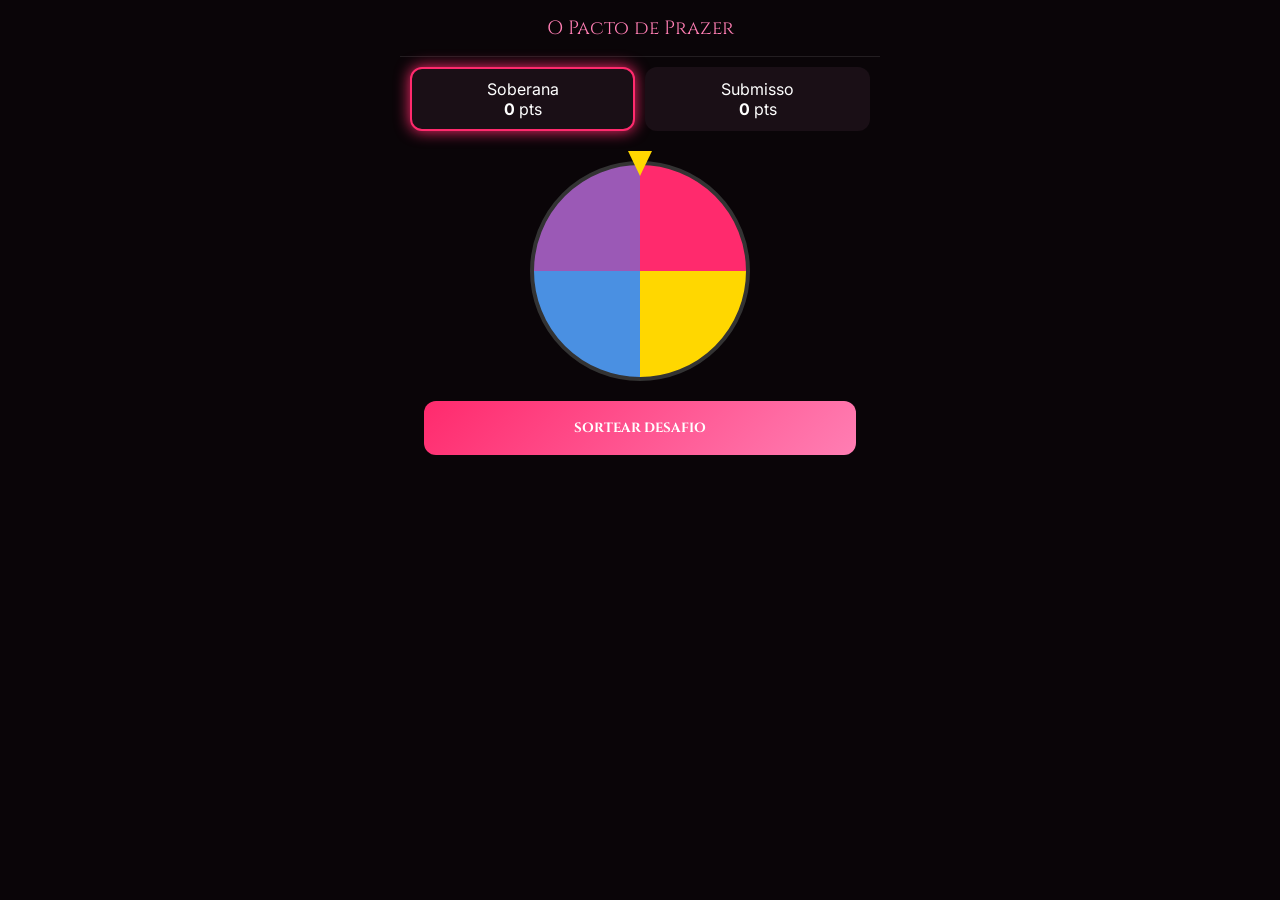
==== commit 904c919d: "Update index.html" ====
--- a/index.html
+++ b/index.html
@@ -4,2702 +4,143 @@
 <meta charset="utf-8">
 <meta name="viewport" content="width=device-width, initial-scale=1, maximum-scale=1, user-scalable=no">
 <meta name="theme-color" content="#0a0508">
-<meta name="description" content="O Pacto de Prazer - Jogo de desafios para casais">
-<title>O Pacto de Prazer — Edição Pro (Corrigido)</title>
+<title>O Pacto de Prazer — Edição Pro</title>
 <link rel="manifest" href="manifest.json">
 <link rel="apple-touch-icon" href="icon-512.png">
-<meta name="apple-mobile-web-app-capable" content="yes">
-<meta name="apple-mobile-web-app-status-bar-style" content="black-translucent">
-
 <link href="https://fonts.googleapis.com/css2?family=Cinzel:wght@400;600;700&family=Inter:wght@300;400;500;600;700&display=swap" rel="stylesheet">
-
 <style>
   :root {
-    --bg-primary: #0a0508;
-    --bg-secondary: #12090f;
-    --bg-card: #1a0f16;
-    --bg-glass: rgba(255, 255, 255, 0.03);
-    
-    --accent-primary: #ff2a6d;
-    --accent-secondary: #ff7eb3;
-    --accent-glow: rgba(255, 42, 109, 0.4);
-    
-    --gold-primary: #ffd700;
-    --gold-secondary: #ffed4e;
-    --gold-glow: rgba(255, 215, 0, 0.3);
-    
-    --male-primary: #4a90e2;
-    --male-glow: rgba(74, 144, 226, 0.4);
-    
-    --text-primary: #ffffff;
-    --text-secondary: #b8a9b8;
-    --text-muted: #7a6b7a;
-    
-    --border-subtle: rgba(255, 255, 255, 0.08);
-    --border-accent: rgba(255, 42, 109, 0.3);
-    
-    --radius-sm: 8px;
-    --radius-md: 12px;
-    --radius-lg: 16px;
-    
-    --safe-top: env(safe-area-inset-top, 0px);
-    --safe-bottom: env(safe-area-inset-bottom, 0px);
+    --bg-primary: #0a0508; --bg-secondary: #12090f; --bg-card: #1a0f16;
+    --accent-primary: #ff2a6d; --accent-secondary: #ff7eb3; --gold-primary: #ffd700;
+    --male-primary: #4a90e2; --text-primary: #ffffff; --radius-md: 12px;
   }
-
-  * {
-    margin: 0;
-    padding: 0;
-    box-sizing: border-box;
-    -webkit-tap-highlight-color: transparent;
-    touch-action: manipulation;
-  }
-
-  html, body {
-    height: 100%;
-    overflow: hidden;
-    position: fixed;
-    width: 100%;
-  }
-
-  body {
-    font-family: 'Inter', system-ui, -apple-system, sans-serif;
-    background: var(--bg-primary);
-    color: var(--text-primary);
-    line-height: 1.5;
-    padding-top: var(--safe-top);
-    padding-bottom: var(--safe-bottom);
-  }
-
-  /* App Container */
-  .app {
-    height: 100vh;
-    height: 100dvh;
-    display: flex;
-    flex-direction: column;
-    max-width: 480px;
-    margin: 0 auto;
-    position: relative;
-  }
-
-  /* Header */
-  .header {
-    padding: 12px 16px;
-    text-align: center;
-    border-bottom: 1px solid var(--border-subtle);
-    background: linear-gradient(180deg, var(--bg-secondary) 0%, var(--bg-primary) 100%);
-    flex-shrink: 0;
-  }
-
-  .logo {
-    font-family: 'Cinzel', serif;
-    font-size: 1.1rem;
-    font-weight: 700;
-    background: linear-gradient(135deg, var(--text-primary) 0%, var(--accent-secondary) 100%);
-    -webkit-background-clip: text;
-    -webkit-text-fill-color: transparent;
-    letter-spacing: 0.05em;
-  }
-
-  .subtitle {
-    font-size: 0.65rem;
-    color: var(--text-muted);
-    text-transform: uppercase;
-    letter-spacing: 0.15em;
-    margin-top: 2px;
-  }
-
-  /* Game Area */
-  .game-area {
-    flex: 1;
-    overflow-y: auto;
-    overflow-x: hidden;
-    -webkit-overflow-scrolling: touch;
-    padding: 12px;
-    display: flex;
-    flex-direction: column;
-    gap: 12px;
-  }
-
-  .game-area::-webkit-scrollbar {
-    width: 0;
-    display: none;
-  }
-
-  /* Players Bar */
-  .players-bar {
-    display: flex;
-    gap: 8px;
-    flex-shrink: 0;
-  }
-
-  .player-card {
-    flex: 1;
-    background: var(--bg-card);
-    border: 2px solid var(--border-subtle);
-    border-radius: var(--radius-md);
-    padding: 12px;
-    position: relative;
-    transition: all 0.2s ease;
-    cursor: pointer;
-  }
-
-  .player-card.active-f {
-    border-color: var(--accent-primary);
-    box-shadow: 0 0 15px var(--accent-glow);
-  }
-
-  .player-card.active-m {
-    border-color: var(--male-primary);
-    box-shadow: 0 0 15px var(--male-glow);
-  }
-
-  .player-header {
-    display: flex;
-    align-items: center;
-    gap: 8px;
-    margin-bottom: 8px;
-  }
-
-  .player-avatar {
-    width: 36px;
-    height: 36px;
-    border-radius: 50%;
-    display: flex;
-    align-items: center;
-    justify-content: center;
-    font-size: 1.2rem;
-    background: var(--bg-glass);
-    border: 2px solid var(--border-subtle);
-  }
-
-  .active-f .player-avatar {
-    background: rgba(255, 42, 109, 0.2);
-    border-color: var(--accent-primary);
-  }
-
-  .active-m .player-avatar {
-    background: rgba(74, 144, 226, 0.2);
-    border-color: var(--male-primary);
-  }
-
-  .player-info h3 {
-    font-size: 0.8rem;
-    font-weight: 600;
-    color: var(--text-primary);
-    margin: 0;
-  }
-
-  .player-info span {
-    font-size: 0.6rem;
-    color: var(--text-muted);
-    text-transform: uppercase;
-    letter-spacing: 0.05em;
-  }
-
-  .player-stats {
-    display: grid;
-    grid-template-columns: 1fr 1fr;
-    gap: 8px;
-  }
-
-  .stat {
-    text-align: center;
-    padding: 6px;
-    background: var(--bg-glass);
-    border-radius: var(--radius-sm);
-  }
-
-  .stat-value {
-    font-family: 'Cinzel', serif;
-    font-size: 1.1rem;
-    font-weight: 700;
-    display: block;
-  }
-
-  .stat-f .stat-value {
-    color: var(--accent-primary);
-  }
-
-  .stat-m .stat-value {
-    color: var(--male-primary);
-  }
-
-  .stat-label {
-    font-size: 0.55rem;
-    color: var(--text-muted);
-    text-transform: uppercase;
-    letter-spacing: 0.1em;
-  }
-
-  /* Turn Bar */
-  .turn-bar {
-    background: linear-gradient(90deg, var(--accent-primary), var(--accent-secondary));
-    color: white;
-    text-align: center;
-    padding: 8px;
-    border-radius: var(--radius-sm);
-    font-size: 0.75rem;
-    font-weight: 600;
-    text-transform: uppercase;
-    letter-spacing: 0.1em;
-    position: relative;
-    overflow: hidden;
-  }
-
-  .turn-bar.male {
-    background: linear-gradient(90deg, var(--male-primary), #63b3ed);
-  }
-
-  .turn-bar::before {
-    content: '';
-    position: absolute;
-    top: 0;
-    left: -100%;
-    width: 100%;
-    height: 100%;
-    background: linear-gradient(90deg, transparent, rgba(255,255,255,0.3), transparent);
-    animation: shimmer 2s infinite;
-  }
-
-  @keyframes shimmer {
-    0% { left: -100%; }
-    100% { left: 100%; }
-  }
-
-  /* Wheel Section */
-  .wheel-section {
-    display: flex;
-    flex-direction: column;
-    align-items: center;
-    padding: 16px 0;
-  }
-
-  .wheel-container {
-    position: relative;
-    width: 220px;
-    height: 220px;
-    margin-bottom: 16px;
-    will-change: transform;
-  }
-
-  .wheel {
-    width: 100%;
-    height: 100%;
-    border-radius: 50%;
-    background: conic-gradient(
-      from 0deg,
-      var(--accent-primary) 0deg 60deg,
-      var(--accent-secondary) 60deg 120deg,
-      var(--gold-primary) 120deg 180deg,
-      #e74c3c 180deg 240deg,
-      #9b59b6 240deg 300deg,
-      var(--male-primary) 300deg 360deg
-    );
-    box-shadow: 
-      0 10px 30px rgba(0,0,0,0.5),
-      inset 0 0 20px rgba(0,0,0,0.3),
-      0 0 0 4px var(--bg-card),
-      0 0 0 6px var(--border-subtle);
-    transition: transform 3s cubic-bezier(0.16, 1, 0.3, 1);
-    position: relative;
-    will-change: transform;
-    transform: translateZ(0);
-  }
-
-  .wheel-center {
-    position: absolute;
-    top: 50%;
-    left: 50%;
-    transform: translate(-50%, -50%);
-    width: 50px;
-    height: 50px;
-    background: var(--bg-card);
-    border-radius: 50%;
-    border: 2px solid var(--gold-primary);
-    display: flex;
-    align-items: center;
-    justify-content: center;
-    font-size: 1.2rem;
-    z-index: 10;
-  }
-
-  .wheel-pointer {
-    position: absolute;
-    top: -15px;
-    left: 50%;
-    transform: translateX(-50%);
-    width: 0;
-    height: 0;
-    border-left: 12px solid transparent;
-    border-right: 12px solid transparent;
-    border-top: 24px solid var(--gold-primary);
-    filter: drop-shadow(0 2px 4px rgba(0,0,0,0.5));
-    z-index: 20;
-  }
-
-  /* Action Section */
-  .action-section {
-    width: 100%;
-  }
-
-  .selector-row {
-    display: flex;
-    gap: 8px;
-    margin-bottom: 12px;
-  }
-
-  .selector-btn {
-    flex: 1;
-    padding: 12px;
-    border: 2px solid var(--border-subtle);
-    background: var(--bg-card);
-    color: var(--text-secondary);
-    border-radius: var(--radius-sm);
-    font-size: 0.8rem;
-    font-weight: 600;
-    cursor: pointer;
-    transition: all 0.2s;
-    text-transform: uppercase;
-  }
-
-  .selector-btn.active-f {
-    background: var(--accent-primary);
-    border-color: var(--accent-primary);
-    color: white;
-  }
-
-  .selector-btn.active-m {
-    background: var(--male-primary);
-    border-color: var(--male-primary);
-    color: white;
-  }
-
-  .spin-btn {
-    width: 100%;
-    padding: 16px;
-    border: none;
-    border-radius: var(--radius-md);
-    background: linear-gradient(135deg, var(--accent-primary), var(--accent-secondary));
-    color: white;
-    font-family: 'Cinzel', serif;
-    font-size: 1rem;
-    font-weight: 700;
-    cursor: pointer;
-    position: relative;
-    overflow: hidden;
-    text-transform: uppercase;
-    letter-spacing: 0.05em;
-    box-shadow: 0 4px 15px var(--accent-glow);
-    transition: transform 0.1s;
-  }
-
-  .spin-btn:active {
-    transform: scale(0.98);
-  }
-
-  .spin-btn:disabled {
-    opacity: 0.4;
-    cursor: not-allowed;
-    box-shadow: none;
-    transform: none;
-  }
-
-  .spin-btn.special {
-    background: linear-gradient(135deg, var(--gold-primary), #ff8c00);
-    box-shadow: 0 4px 15px var(--gold-glow);
-    animation: pulse-gold 1.5s infinite;
-  }
-
-  @keyframes pulse-gold {
-    0%, 100% { box-shadow: 0 4px 15px var(--gold-glow); }
-    50% { box-shadow: 0 4px 25px var(--gold-glow), 0 0 40px rgba(255,215,0,0.4); }
-  }
-
-  /* Info Panels */
-  .info-panels {
-    display: flex;
-    flex-direction: column;
-    gap: 8px;
-  }
-
-  .panel {
-    background: var(--bg-card);
-    border: 1px solid var(--border-subtle);
-    border-radius: var(--radius-md);
-    overflow: hidden;
-  }
-
-  .panel-header {
-    padding: 12px 16px;
-    display: flex;
-    justify-content: space-between;
-    align-items: center;
-    cursor: pointer;
-    background: var(--bg-glass);
-    transition: background 0.2s;
-  }
-
-  .panel-header:hover {
-    background: rgba(255, 255, 255, 0.05);
-  }
-
-  .panel-title {
-    font-size: 0.75rem;
-    font-weight: 600;
-    text-transform: uppercase;
-    letter-spacing: 0.05em;
-    color: var(--text-secondary);
-    display: flex;
-    align-items: center;
-    gap: 6px;
-  }
-
-  .panel-icon {
-    transition: transform 0.3s;
-    color: var(--accent-primary);
-  }
-
-  .panel.open .panel-icon {
-    transform: rotate(180deg);
-  }
-
-  .panel-content {
-    max-height: 0;
-    overflow: hidden;
-    transition: max-height 0.3s ease;
-  }
-
-  .panel.open .panel-content {
-    max-height: 300px;
-    overflow-y: auto;
-  }
-
-  .panel-body {
-    padding: 12px 16px;
-    font-size: 0.8rem;
-    color: var(--text-secondary);
-    line-height: 1.6;
-  }
-
-  /* Rules */
-  .rule-item {
-    padding: 10px 0;
-    border-bottom: 1px solid var(--border-subtle);
-  }
-
-  .rule-item:last-child {
-    border-bottom: none;
-  }
-
-  .rule-title {
-    color: var(--accent-secondary);
-    font-weight: 600;
-    font-size: 0.75rem;
-    text-transform: uppercase;
-    letter-spacing: 0.05em;
-    margin-bottom: 4px;
-    display: flex;
-    align-items: center;
-    gap: 4px;
-  }
-
-  .rule-title::before {
-    content: '◆';
-    color: var(--accent-primary);
-    font-size: 0.5rem;
-  }
-
-  .rule-penalty {
-    color: var(--gold-primary);
-    font-size: 0.7rem;
-    font-weight: 500;
-    margin-top: 4px;
-    display: block;
-  }
-
-  /* History */
-  .history-list {
-    max-height: 200px;
-    overflow-y: auto;
-  }
-
-  .history-item {
-    padding: 8px 0;
-    border-bottom: 1px solid var(--border-subtle);
-    font-size: 0.75rem;
-    display: flex;
-    gap: 8px;
-  }
-
-  .history-time {
-    color: var(--text-muted);
-    min-width: 45px;
-    font-size: 0.65rem;
-  }
-
-  .history-text {
-    flex: 1;
-    color: var(--text-secondary);
-  }
-
-  /* Modals */
-  .modal {
-    position: fixed;
-    inset: 0;
-    background: rgba(0, 0, 0, 0.95);
-    z-index: 1000;
-    display: flex;
-    flex-direction: column;
-    opacity: 0;
-    visibility: hidden;
-    transition: all 0.3s;
-  }
-
-  .modal.show {
-    opacity: 1;
-    visibility: visible;
-  }
-
-  .modal-header {
-    padding: 16px;
-    border-bottom: 1px solid var(--border-subtle);
-    text-align: center;
-    flex-shrink: 0;
-  }
-
-  .modal-badge {
-    display: inline-block;
-    padding: 4px 12px;
-    background: var(--accent-primary);
-    color: white;
-    font-size: 0.65rem;
-    font-weight: 700;
-    text-transform: uppercase;
-    letter-spacing: 0.1em;
-    border-radius: 20px;
-    margin-bottom: 8px;
-  }
-
-  .modal-badge.special {
-    background: var(--gold-primary);
-    color: var(--bg-primary);
-  }
-
-  .modal-badge.secret {
-    background: #9b59b6;
-  }
-
-  .modal-title {
-    font-family: 'Cinzel', serif;
-    font-size: 1.1rem;
-    font-weight: 700;
-    color: var(--text-primary);
-    line-height: 1.3;
-  }
-
-  .modal-body {
-    flex: 1;
-    overflow-y: auto;
-    padding: 16px;
-    -webkit-overflow-scrolling: touch;
-  }
-
-  .challenge-text {
-    font-size: 0.9rem;
-    line-height: 1.8;
-    color: var(--text-secondary);
-    white-space: pre-wrap;
-  }
-
-  .challenge-text strong {
-    color: var(--accent-secondary);
-  }
-
-  .timer-section {
-    text-align: center;
-    padding: 20px 0;
-  }
-
-  .timer-display {
-    font-family: 'Cinzel', serif;
-    font-size: 3rem;
-    font-weight: 700;
-    color: var(--accent-primary);
-    text-shadow: 0 0 20px var(--accent-glow);
-  }
-
-  .timer-label {
-    font-size: 0.7rem;
-    color: var(--text-muted);
-    text-transform: uppercase;
-    letter-spacing: 0.1em;
-    margin-top: 4px;
-  }
-
-  .modal-footer {
-    padding: 16px;
-    border-top: 1px solid var(--border-subtle);
-    display: flex;
-    flex-direction: column;
-    gap: 8px;
-    flex-shrink: 0;
-  }
-
-  .btn {
-    width: 100%;
-    padding: 14px;
-    border: none;
-    border-radius: var(--radius-sm);
-    font-size: 0.85rem;
-    font-weight: 600;
-    cursor: pointer;
-    transition: all 0.2s;
-    text-transform: uppercase;
-    letter-spacing: 0.05em;
-    position: relative;
-    overflow: hidden;
-  }
-
-  .btn:active {
-    transform: scale(0.98);
-  }
-
-  .btn-primary {
-    background: linear-gradient(135deg, var(--accent-primary), var(--accent-secondary));
-    color: white;
-  }
-
-  .btn-secondary {
-    background: var(--bg-glass);
-    color: var(--text-secondary);
-    border: 1px solid var(--border-subtle);
-  }
-
-  .btn-danger {
-    background: linear-gradient(135deg, #e74c3c, #c0392b);
-    color: white;
-  }
-
-  .btn-gold {
-    background: linear-gradient(135deg, var(--gold-primary), #ff8c00);
-    color: var(--bg-primary);
-    font-weight: 700;
-  }
-
-  .btn:disabled {
-    opacity: 0.4;
-    cursor: not-allowed;
-    transform: none;
-  }
-
-  .btn-row {
-    display: flex;
-    gap: 8px;
-  }
-
-  .btn-row .btn {
-    flex: 1;
-  }
-
-  /* Undo Button */
-  .undo-btn {
-    position: fixed;
-    bottom: 80px;
-    right: 16px;
-    width: 48px;
-    height: 48px;
-    border-radius: 50%;
-    background: var(--bg-card);
-    border: 2px solid var(--border-accent);
-    color: var(--accent-primary);
-    display: flex;
-    align-items: center;
-    justify-content: center;
-    cursor: pointer;
-    font-size: 1.2rem;
-    z-index: 100;
-    box-shadow: 0 4px 15px rgba(0,0,0,0.3);
-    transition: all 0.2s;
-  }
-
-  .undo-btn:hover {
-    background: var(--accent-primary);
-    color: white;
-    transform: scale(1.1);
-  }
-
-  .undo-btn:disabled {
-    opacity: 0.3;
-    cursor: not-allowed;
-    transform: none;
-  }
-
-  /* Toolbar */
-  .toolbar {
-    position: fixed;
-    top: 8px;
-    right: 8px;
-    display: flex;
-    gap: 6px;
-    z-index: 100;
-  }
-
-  .tool-btn {
-    width: 36px;
-    height: 36px;
-    border-radius: 50%;
-    border: 1px solid var(--border-subtle);
-    background: var(--bg-card);
-    color: var(--text-secondary);
-    display: flex;
-    align-items: center;
-    justify-content: center;
-    cursor: pointer;
-    font-size: 1rem;
-    transition: all 0.2s;
-  }
-
-  .tool-btn:hover {
-    background: var(--accent-primary);
-    color: white;
-    border-color: var(--accent-primary);
-  }
-
-  /* Toast Container */
-  .toast-container {
-    position: fixed;
-    bottom: 80px;
-    left: 16px;
-    right: 16px;
-    z-index: 2000;
-    display: flex;
-    flex-direction: column;
-    gap: 8px;
-    pointer-events: none;
-  }
-
-  .toast {
-    background: var(--bg-card);
-    border: 1px solid var(--border-accent);
-    border-radius: var(--radius-md);
-    padding: 12px 16px;
-    color: var(--text-primary);
-    font-size: 0.85rem;
-    box-shadow: 0 4px 20px rgba(0,0,0,0.4);
-    animation: toast-in 0.3s ease;
-    pointer-events: auto;
-    display: flex;
-    align-items: center;
-    gap: 8px;
-  }
-
-  @keyframes toast-in {
-    from { opacity: 0; transform: translateY(20px); }
-    to { opacity: 1; transform: translateY(0); }
-  }
-
-  /* Status Bar */
-  .status-bar {
-    position: fixed;
-    bottom: 0;
-    left: 0;
-    right: 0;
-    background: var(--bg-card);
-    border-top: 1px solid var(--border-subtle);
-    padding: 8px 16px;
-    display: flex;
-    justify-content: space-around;
-    font-size: 0.65rem;
-    z-index: 50;
-  }
-
-  .status-item {
-    text-align: center;
-  }
-
-  .status-label {
-    color: var(--text-muted);
-    text-transform: uppercase;
-    letter-spacing: 0.05em;
-  }
-
-  .status-value {
-    color: var(--accent-secondary);
-    font-weight: 600;
-    font-size: 0.8rem;
-  }
-
-  /* Offline Indicator */
-  .offline-indicator {
-    position: fixed;
-    top: 0;
-    left: 0;
-    right: 0;
-    background: #e74c3c;
-    color: white;
-    text-align: center;
-    padding: 4px;
-    font-size: 0.7rem;
-    z-index: 3000;
-    transform: translateY(-100%);
-    transition: transform 0.3s;
-  }
-
-  .offline-indicator.show {
-    transform: translateY(0);
-  }
-
-  /* Password Modal */
-  .password-input {
-    width: 100%;
-    padding: 12px;
-    background: var(--bg-primary);
-    border: 2px solid var(--border-subtle);
-    border-radius: var(--radius-sm);
-    color: white;
-    font-size: 1rem;
-    text-align: center;
-    letter-spacing: 0.2em;
-    margin-bottom: 12px;
-  }
-
-  .password-input:focus {
-    outline: none;
-    border-color: var(--accent-primary);
-  }
-
-  /* Editor Styles */
-  .editor-tabs {
-    display: flex;
-    border-bottom: 1px solid var(--border-subtle);
-  }
-
-  .editor-tab {
-    flex: 1;
-    padding: 12px;
-    background: transparent;
-    border: none;
-    color: var(--text-secondary);
-    font-size: 0.8rem;
-    font-weight: 600;
-    cursor: pointer;
-    text-transform: uppercase;
-    transition: all 0.2s;
-  }
-
-  .editor-tab.active-f {
-    background: var(--accent-primary);
-    color: white;
-  }
-
-  .editor-tab.active-m {
-    background: var(--male-primary);
-    color: white;
-  }
-
-  .editor-tab.active-s {
-    background: var(--gold-primary);
-    color: var(--bg-primary);
-  }
-
-  .challenge-editor {
-    background: var(--bg-glass);
-    padding: 12px;
-    border-radius: 8px;
-    margin-bottom: 12px;
-    border-left: 3px solid var(--accent-primary);
-  }
-
-  .editor-field {
-    width: 100%;
-    padding: 8px;
-    margin-bottom: 8px;
-    background: var(--bg-primary);
-    border: 1px solid var(--border-subtle);
-    border-radius: 4px;
-    color: white;
-    font-size: 0.8rem;
-    font-family: inherit;
-  }
-
-  .editor-field:focus {
-    outline: none;
-    border-color: var(--accent-primary);
-  }
-
-  .editor-textarea {
-    min-height: 80px;
-    resize: vertical;
-  }
-
-  .editor-actions {
-    display: flex;
-    gap: 8px;
-    margin-top: 8px;
-  }
-
-  .btn-small {
-    padding: 6px 12px;
-    font-size: 0.7rem;
-  }
-
-  /* Accessibility */
-  .sr-only {
-    position: absolute;
-    width: 1px;
-    height: 1px;
-    padding: 0;
-    margin: -1px;
-    overflow: hidden;
-    clip: rect(0, 0, 0, 0);
-    white-space: nowrap;
-    border-width: 0;
-  }
-
-  /* Focus styles for keyboard navigation */
-  button:focus-visible,
-  input:focus-visible {
-    outline: 2px solid var(--accent-primary);
-    outline-offset: 2px;
-  }
-
-  /* Reduced motion */
-  @media (prefers-reduced-motion: reduce) {
-    *,
-    *::before,
-    *::after {
-      animation-duration: 0.01ms !important;
-      animation-iteration-count: 1 !important;
-      transition-duration: 0.01ms !important;
-    }
-  }
-
-  /* High contrast mode */
-  @media (prefers-contrast: high) {
-    :root {
-      --text-secondary: #ffffff;
-      --text-muted: #cccccc;
-      --border-subtle: rgba(255, 255, 255, 0.3);
-    }
-  }
-
-  /* Touch feedback */
-  @media (hover: none) {
-    .player-card:active,
-    .selector-btn:active,
-    .tool-btn:active {
-      transform: scale(0.98);
-    }
-  }
-
-  .hidden {
-    display: none !important;
-  }
-
-  .text-gold {
-    color: var(--gold-primary);
-  }
-
-  .text-accent {
-    color: var(--accent-primary);
-  }
-
-  /* Animations */
-  @keyframes shake {
-    0%, 100% { transform: translateX(0); }
-    25% { transform: translateX(-5px); }
-    75% { transform: translateX(5px); }
-  }
-
-  .shake {
-    animation: shake 0.3s ease-in-out;
-  }
-
-  @keyframes pulse {
-    0%, 100% { opacity: 1; }
-    50% { opacity: 0.7; }
-  }
-
-  .pulse {
-    animation: pulse 1.5s infinite;
-  }
+  * { margin: 0; padding: 0; box-sizing: border-box; -webkit-tap-highlight-color: transparent; }
+  body { font-family: 'Inter', sans-serif; background: var(--bg-primary); color: var(--text-primary); overflow: hidden; height: 100vh; }
+  .app { height: 100vh; display: flex; flex-direction: column; max-width: 480px; margin: 0 auto; }
+  .header { padding: 15px; text-align: center; border-bottom: 1px solid rgba(255,255,255,0.1); }
+  .logo { font-family: 'Cinzel', serif; font-size: 1.2rem; color: var(--accent-secondary); }
+  .players-bar { display: flex; gap: 10px; padding: 10px; }
+  .player-card { flex: 1; background: var(--bg-card); border: 2px solid transparent; border-radius: var(--radius-md); padding: 10px; text-align: center; }
+  .active-f { border-color: var(--accent-primary); box-shadow: 0 0 15px var(--accent-primary); }
+  .active-m { border-color: var(--male-primary); box-shadow: 0 0 15px var(--male-primary); }
+  .wheel-container { position: relative; width: 220px; height: 220px; margin: 20px auto; }
+  .wheel { width: 100%; height: 100%; border-radius: 50%; background: conic-gradient(#ff2a6d 0deg 90deg, #ffd700 90deg 180deg, #4a90e2 180deg 270deg, #9b59b6 270deg 360deg); transition: transform 3s cubic-bezier(0.1, 1, 0.2, 1); border: 4px solid #333; }
+  .pointer { position: absolute; top: -10px; left: 50%; transform: translateX(-50%); width: 0; height: 0; border-left: 12px solid transparent; border-right: 12px solid transparent; border-top: 25px solid var(--gold-primary); z-index: 10; }
+  .spin-btn { width: 90%; margin: 0 auto; padding: 18px; border: none; border-radius: 12px; background: linear-gradient(135deg, var(--accent-primary), var(--accent-secondary)); color: #fff; font-weight: bold; font-family: 'Cinzel'; cursor: pointer; text-transform: uppercase; }
+  .modal { position: fixed; inset: 0; background: rgba(0,0,0,0.98); display: none; flex-direction: column; padding: 20px; z-index: 1000; justify-content: center; }
+  .modal.show { display: flex; }
+  .modal-content { background: var(--bg-card); padding: 25px; border-radius: var(--radius-md); border: 1px solid rgba(255,255,255,0.1); text-align: center; }
+  .timer { font-family: 'Cinzel'; font-size: 3.5rem; color: var(--accent-primary); margin: 15px 0; }
+  .btn { padding: 16px; border-radius: 8px; border: none; font-weight: bold; margin-top: 12px; cursor: pointer; width: 100%; text-transform: uppercase; }
+  .btn-primary { background: var(--accent-primary); color: white; }
+  .hidden { display: none !important; }
 </style>
 </head>
 <body>
-
-<div class="offline-indicator" id="offlineIndicator" role="status" aria-live="polite">
-  ⚠️ Modo Offline - Jogo funcionando normalmente
-</div>
-
-<div class="app" role="main" aria-label="O Pacto de Prazer - Jogo Principal">
-  <!-- Toolbar -->
-  <div class="toolbar" role="toolbar" aria-label="Ferramentas do jogo">
-    <button class="tool-btn" onclick="openEdit()" title="Editar Desafios" aria-label="Abrir editor de desafios">
-      ✏️
-      <span class="sr-only">Editar</span>
-    </button>
-    <button class="tool-btn" onclick="resetGame()" title="Reiniciar Jogo" aria-label="Reiniciar jogo">
-      🔄
-      <span class="sr-only">Reiniciar</span>
-    </button>
-    <button class="tool-btn" onclick="importData()" title="Importar Backup" aria-label="Importar backup">
-      📥
-      <span class="sr-only">Importar</span>
-    </button>
-    <button class="tool-btn" onclick="exportData()" title="Exportar Dados" aria-label="Exportar dados do jogo">
-      💾
-      <span class="sr-only">Exportar</span>
-    </button>
+  <div class="app">
+    <header class="header"><div class="logo">O Pacto de Prazer</div></header>
+    <div class="players-bar">
+      <div id="cardF" class="player-card active-f">Soberana<br><b id="ptsF">0</b> pts</div>
+      <div id="cardM" class="player-card">Submisso<br><b id="ptsM">0</b> pts</div>
+    </div>
+    <div class="wheel-container">
+      <div class="pointer"></div>
+      <div id="wheel" class="wheel"></div>
+    </div>
+    <button id="spinBtn" class="spin-btn" onclick="spin()">Sortear Desafio</button>
   </div>
 
-  <!-- Undo Button -->
-  <button class="undo-btn" id="undoBtn" onclick="undoLastAction()" disabled title="Desfazer última ação" aria-label="Desfazer última ação">
-    ↩️
-  </button>
-
-  <!-- Header -->
-  <header class="header">
-    <div class="logo" role="heading" aria-level="1">O Pacto de Prazer</div>
-    <div class="subtitle">Edição Pro</div>
-  </header>
-
-  <!-- Game Area -->
-  <div class="game-area">
-    <!-- Players Bar -->
-    <div class="players-bar" role="region" aria-label="Jogadores">
-      <div class="player-card" id="cardF" onclick="selectPlayer('F')" role="button" tabindex="0" aria-pressed="false" aria-label="Selecionar Soberana">
-        <div class="player-header">
-          <div class="player-avatar" aria-hidden="true">👑</div>
-          <div class="player-info">
-            <h3>Soberana</h3>
-            <span>Feminino</span>
-          </div>
-        </div>
-        <div class="player-stats">
-          <div class="stat stat-f">
-            <span class="stat-value" id="pointsF">0</span>
-            <span class="stat-label">Glória</span>
-          </div>
-          <div class="stat stat-f">
-            <span class="stat-value text-gold" id="moneyF">0</span>
-            <span class="stat-label">R$</span>
-          </div>
-        </div>
-      </div>
-
-      <div class="player-card" id="cardM" onclick="selectPlayer('M')" role="button" tabindex="0" aria-pressed="false" aria-label="Selecionar Submisso">
-        <div class="player-header">
-          <div class="player-avatar" aria-hidden="true">⚔️</div>
-          <div class="player-info">
-            <h3>Submisso</h3>
-            <span>Masculino</span>
-          </div>
-        </div>
-        <div class="player-stats">
-          <div class="stat stat-m">
-            <span class="stat-value" id="pointsM">0</span>
-            <span class="stat-label">Glória</span>
-          </div>
-          <div class="stat stat-m">
-            <span class="stat-value text-gold" id="moneyM">0</span>
-            <span class="stat-label">R$</span>
-          </div>
-        </div>
-      </div>
-    </div>
-
-    <!-- Turn Bar -->
-    <div class="turn-bar" id="turnBar" role="status" aria-live="polite">
-      Vez da Soberana
-    </div>
-
-    <!-- Wheel Section -->
-    <div class="wheel-section" role="region" aria-label="Roda do destino">
-      <div class="wheel-container">
-        <div class="wheel-pointer" aria-hidden="true"></div>
-        <div class="wheel" id="wheel" role="img" aria-label="Roda de desafios">
-          <div class="wheel-center" aria-hidden="true">★</div>
-        </div>
-      </div>
-
-      <div class="action-section">
-        <div class="selector-row" role="group" aria-label="Selecionar jogador">
-          <button class="selector-btn" id="btnF" onclick="setSelection('F')" aria-pressed="false">
-            Soberana
-          </button>
-          <button class="selector-btn" id="btnM" onclick="setSelection('M')" aria-pressed="false">
-            Submisso
-          </button>
-        </div>
-        <button class="spin-btn" id="spinBtn" onclick="spinWheel()" disabled aria-disabled="true">
-          Girar Roda do Destino
-        </button>
-      </div>
-    </div>
-
-    <!-- Info Panels -->
-    <div class="info-panels">
-      <!-- Rules -->
-      <div class="panel" id="panelRules">
-        <div class="panel-header" onclick="togglePanel('panelRules')" role="button" tabindex="0" aria-expanded="false" aria-controls="panelRulesContent">
-          <span class="panel-title">📜 O Código do Pacto</span>
-          <span class="panel-icon" aria-hidden="true">▼</span>
-        </div>
-        <div class="panel-content" id="panelRulesContent">
-          <div class="panel-body">
-            <div class="rule-item">
-              <div class="rule-title">PACTO DE SANGUE</div>
-              ​A Engenharia do Prazer:
-Este sistema não é um passatempo comum. Ele foi desenvolvido por especialistas e profissionais do mercado erótico, utilizando técnicas de psicologia sensorial e mapeamento de zonas erógenas. Cada desafio foi arquitetado com as "artimanhas" exatas para expor os pontos mais vulneráveis de homens e mulheres, garantindo uma escalada de tensão e excitação sem precedentes.
-            </div>
-            <div class="rule-item">
-              <div class="rule-title">SEGREDOS DOS DEUSES</div>
-              O Jogador pode optar por não revelar o desafio, mas DEVE cumprir sem hesitar. O oponente confirma.
-            </div>
-            <div class="rule-item">
-              <div class="rule-title">RESISTÊNCIA DE FERRO</div>
-              É PROIBIDO GOZAR/EJACULAR antes do final (salvo se o desafio exigir).
-              <span class="rule-penalty">SATURAÇÃO: Penalidade + banho + retorno. Recompensa: Sex* Oral 5-10s</span>
-            </div>
-            <div class="rule-item">
-              <div class="rule-title">DESERÇÃO DA REALEZA</div>
-              Desistir após o 1º giro: Multa R$100,00 ao parceiro(a).
-            </div>
-            <div class="rule-item">
-              <div class="rule-title">IMPERFEIÇÃO DO ATO</div>
-              Não seguir EXATAMENTE o desejo:
-              <span class="rule-penalty">-R$20,00 e -3 pts</span>
-            </div>
-            <div class="rule-item">
-              <div class="rule-title">RECUSA PADRÃO</div>
-              Recusar desafio:
-              <span class="rule-penalty">-R$10 e -3 pts (transferido ao oponente)</span>
-            </div>
-            <div class="rule-item">
-              <div class="rule-title">DESAFIO ESPECIAL</div>
-              ​"Este sistema possui um Protocolo Oculto: Desafio Especial. Ele foi desenvolvido por especialistas para ser o ápice do prazer e da submissão, com versões adaptadas para a anatomia masculina e feminina. No entanto, o código está bloqueado.
-​A Regra de Ouro: Apenas o primeiro jogador a atingir 20 Pontos terá a honra de desbloquear e ordenar a execução deste desafio. O vencedor assume o controlo total, e o perdedor terá de enfrentar a técnica mais avançada do jogo: o toque que retira todo o controlo do corpo."
-            </div>
-          </div>
-        </div>
-      </div>
-
-      <!-- History -->
-      <div class="panel" id="panelHistory">
-        <div class="panel-header" onclick="togglePanel('panelHistory')" role="button" tabindex="0" aria-expanded="false" aria-controls="panelHistoryContent">
-          <span class="panel-title">📋 Crônica dos Desafios</span>
-          <span class="panel-icon" aria-hidden="true">▼</span>
-        </div>
-        <div class="panel-content" id="panelHistoryContent">
-          <div class="panel-body">
-            <div class="history-list" id="historyList" role="log" aria-live="polite" aria-atomic="false">
-              <div class="history-item">
-                <span class="history-time">Agora</span>
-                <span class="history-text">O Pacto foi selado...</span>
-              </div>
-            </div>
-          </div>
-        </div>
-      </div>
+  <div id="modalChallenge" class="modal">
+    <div class="modal-content">
+      <h2 id="chTitle" style="font-family:'Cinzel';color:var(--accent-secondary)"></h2>
+      <p id="chText" style="margin:20px 0;line-height:1.6;color:#ddd"></p>
+      <button class="btn btn-primary" onclick="startDoing()">Aceitar</button>
+      <button class="btn" style="background:#333;color:#ccc" onclick="closeModal('modalChallenge')">Recusar</button>
     </div>
   </div>
 
-  <!-- Status Bar -->
-  <div class="status-bar" role="contentinfo">
-    <div class="status-item">
-      <div class="status-label">Próx. Especial</div>
-      <div class="status-value" id="nextSpecial">10 pts</div>
-    </div>
-    <div class="status-item">
-      <div class="status-label">Restantes</div>
-      <div class="status-value" id="remainingCh">—</div>
-    </div>
-    <div class="status-item">
-      <div class="status-label">Rodada</div>
-      <div class="status-value" id="roundCount">1</div>
+  <div id="modalDoing" class="modal">
+    <div class="modal-content">
+      <h2 id="doTitle" style="font-family:'Cinzel'"></h2>
+      <div id="timerSection"><div id="timerDisplay" class="timer">00:00</div></div>
+      <p id="doText" style="margin-bottom:20px;color:#ddd"></p>
+      <button class="btn" style="background:#27ae60;color:white" onclick="completeChallenge()">Concluir</button>
     </div>
   </div>
-</div>
-
-<!-- Toast Container -->
-<div class="toast-container" id="toasts" role="region" aria-label="Notificações"></div>
-
-<!-- Modal: Challenge -->
-<div class="modal" id="modalChallenge" role="dialog" aria-modal="true" aria-labelledby="chTitle">
-  <div class="modal-header">
-    <span class="modal-badge" id="chBadge">NOVO DESAFIO</span>
-    <h2 class="modal-title" id="chTitle">Título</h2>
-  </div>
-  <div class="modal-body">
-    <div class="challenge-text" id="chText"></div>
-  </div>
-  <div class="modal-footer">
-    <button class="btn btn-secondary" onclick="declineChallenge()">
-      Recusar (-R$10 / -3pts)
-    </button>
-    <div class="btn-row">
-      <button class="btn btn-primary" onclick="acceptChallenge()">Aceitar</button>
-      <button class="btn btn-gold" onclick="acceptSecret()">🤫 Segredo</button>
-    </div>
-  </div>
-</div>
-
-<!-- Modal: Executing -->
-<div class="modal" id="modalDoing" role="dialog" aria-modal="true" aria-labelledby="doTitle">
-  <div class="modal-header">
-    <span class="modal-badge secret" id="doBadge">EM ANDAMENTO</span>
-    <h2 class="modal-title" id="doTitle">Executando</h2>
-  </div>
-  <div class="modal-body">
-    <div class="timer-section" id="timerSection">
-      <div class="timer-display" id="timerDisplay">00:00</div>
-      <div class="timer-label">TEMPO RESTANTE</div>
-    </div>
-    <div class="challenge-text" id="doText"></div>
-  </div>
-  <div class="modal-footer">
-    <button class="btn btn-primary" id="btnDone" onclick="completeChallenge()">
-      Concluir Desafio
-    </button>
-  </div>
-</div>
-
-<!-- Modal: Confirmation -->
-<div class="modal" id="modalConfirm" role="dialog" aria-modal="true" aria-labelledby="cfTitle">
-  <div class="modal-header">
-    <span class="modal-badge">CONFIRMAÇÃO</span>
-    <h2 class="modal-title" id="cfTitle">Oponente, confirme</h2>
-  </div>
-  <div class="modal-body">
-    <div class="challenge-text" id="cfText"></div>
-    <div style="margin-top:16px;padding:12px;background:var(--bg-glass);border-radius:8px;border-left:3px solid var(--accent-primary);">
-      <strong style="color:var(--accent-secondary);display:block;margin-bottom:4px;">Recompensa:</strong>
-      <span id="cfReward"></span>
-    </div>
-  </div>
-  <div class="modal-footer">
-    <button class="btn btn-danger" onclick="confirmResult(false)">
-      Não Concluiu (-R$20/-3pts)
-    </button>
-    <button class="btn btn-primary" onclick="confirmResult(true)">
-      Confirmo Conclusão
-    </button>
-  </div>
-</div>
-
-<!-- Modal: Victory -->
-<div class="modal" id="modalVictory" role="dialog" aria-modal="true" aria-labelledby="victoryTitle">
-  <div class="modal-header">
-    <span class="modal-badge special">🏆 VITÓRIA</span>
-    <h2 class="modal-title" id="victoryTitle" style="color:var(--gold-primary);">O Pacto Foi Cumprido!</h2>
-  </div>
-  <div class="modal-body" style="text-align:center;">
-    <div style="font-size:4rem;margin:20px 0;" aria-hidden="true">👑</div>
-    <p id="victoryText" style="font-size:0.95rem;line-height:1.7;"></p>
-  </div>
-  <div class="modal-footer">
-    <button class="btn btn-primary" onclick="celebrateVictory()">
-      Celebração do Vencedor
-    </button>
-    <button class="btn btn-secondary" onclick="refuseVictory()">
-      Parceiro Recusa (-R$50)
-    </button>
-  </div>
-</div>
-
-<!-- Modal: Password -->
-<div class="modal" id="modalPassword" role="dialog" aria-modal="true" aria-labelledby="pwdTitle">
-  <div class="modal-header">
-    <span class="modal-badge">🔒 SEGURANÇA</span>
-    <h2 class="modal-title" id="pwdTitle">Acesso Restrito</h2>
-  </div>
-  <div class="modal-body">
-    <p style="margin-bottom:16px;color:var(--text-secondary);">Digite a senha de mestre para acessar o editor:</p>
-    <input type="password" class="password-input" id="pwdInput" maxlength="4" placeholder="••••" aria-label="Senha de 4 dígitos">
-    <p id="pwdError" style="color:#e74c3c;font-size:0.8rem;text-align:center;opacity:0;">Senha incorreta!</p>
-  </div>
-  <div class="modal-footer">
-    <button class="btn btn-secondary" onclick="closeModal('modalPassword')">Cancelar</button>
-    <button class="btn btn-primary" onclick="checkPassword()">Entrar</button>
-  </div>
-</div>
-
-<!-- Modal: Editor -->
-<div class="modal" id="modalEdit" role="dialog" aria-modal="true" aria-labelledby="editTitle">
-  <div class="modal-header">
-    <span class="modal-badge">⚔️ EDITOR</span>
-    <h2 class="modal-title" id="editTitle">Forjar Desejos</h2>
-  </div>
-  <div class="modal-body" style="padding:0;">
-    <div class="editor-tabs">
-      <button class="editor-tab active-f" onclick="switchEdit('F')" id="editF">Soberana</button>
-      <button class="editor-tab" onclick="switchEdit('M')" id="editM">Submisso</button>
-      <button class="editor-tab" onclick="switchEdit('S')" id="editS">Especial</button>
-    </div>
-    <div style="padding:12px;max-height:50vh;overflow-y:auto;" id="editContent">
-      <!-- Dynamic content -->
-    </div>
-  </div>
-  <div class="modal-footer">
-    <button class="btn btn-secondary" onclick="closeEdit()">Cancelar</button>
-    <button class="btn btn-primary" onclick="saveEdits()">Salvar Alterações</button>
-  </div>
-</div>
 
 <script>
-// ==========================================
-// CONFIGURAÇÃO E CONSTANTES
-// ==========================================
-
-const CONFIG = {
-  WIN_POINTS: 50,
-  START_MONEY: 0,
-  SPECIAL_INTERVAL: 10,
-  DB_NAME: 'PactoDB',
-  DB_VERSION: 1,
-  STORE_NAME: 'gameState',
-  PASSWORD_HASH: '81dc9bdb52d04dc20036dbd8313ed055', // MD5 de '1234' (exemplo - substituir por hash real)
-  MAX_HISTORY: 50,
-  VIBRATION_ENABLED: true
+// CONFIGURAÇÃO DOS DESAFIOS (MANTENDO SUA LÓGICA)
+const challengesPool = {
+  F: [{ title: "O PRIVILÉGIO DA POSSE", text: "Ele deve roçar o pênis com carinho no seu clitóris, proibido penetrar...", time: 180 }],
+  M: [{ title: "A ENTREGA", text: "Massageie os pés dela com óleo por 5 minutos...", time: 300 }]
 };
 
-// ==========================================
-// DESAFIOS PADRÃO
-// ==========================================
+let state = { turn: 'F', activeChallenge: null, timer: null, timeLeft: 0 };
 
-const defaultChallenges = {
-  M: [
-    {
-      id: "M1",
-      title: "kkkkkk - Você perdeu a vez",
-      text: "",
-      timed: false,
-      pointsValue: -3,
-      time: 0
-    },
-    {
-      id: "M2",
-      title: "O gancho do prazer",
-      text: "\"Deita-a de costas com as pernas elevadas. Usa lubrificante e introduz dois dedos na vagina dela com a palma virada para cima. Faz o movimento de 'vem cá' (em forma de gancho), pressionando firmemente a parede superior interna (o Ponto G dela).\nA Regra: Deves manter um ritmo intenso e constante por 2 minutos. Enquanto usas a mão, deves olhar fixamente nos olhos dela e descrever, com detalhes safados, o que lhe vais fazer na próxima vez que a roleta parar no teu nome. Se ela ficar completamente encharcada ou gozar, ganhas +3 pontos de bónus.\"",
-      timed: true,
-      time: 120,
-      pointsValue: 3
-    },
-    {
-      id: "M3",
-      title: "O Beijo do Gelo",
-      text: "Beije intensamente e ao mesmo tempo posicione só a cabecinha do seu pênis na entrada da vagina dela com pequena penetracao",
-      timed: true,
-      time: 60,
-      pointsValue: 3
-    },
-    {
-      id: "M4",
-      title: "O Dedo no Prazer",
-      text: "Use um ou dois dedos com lubrificante para massagear o Ponto G dela, de forma profunda e rítmica, você pode lamber os lábios ao mesmo tempo que enteodyz o dedo",
-      timed: true,
-      pointsValue: 3,
-      time: 120
-    },
-    {
-      id: "M5",
-      title: "O Prazer Oral Extremo",
-      text: "Pratique sexo oral nela, com pressão e sucção alternadas. Observação: se ela gozar, o jogador perde R$10 neste desafio.",
-      timed: true,
-      time: 180,
-      pointsValue: 2
-    },
-    {
-      id: "M6",
-      title: "O Roçar Proibido",
-      text: "Coloque-a na posição de quatro e roce seu pênis (ereto) na entrada da vagina, com leve penetração para excitar profundamente.",
-      timed: true,
-      pointsValue: 2,
-      time: 60
-    },
-    {
-      id: "M7",
-      title: "O Segredo Anal",
-      text: "Use lubrificante e faça carinho na entrada do ânus com um dedo enquanto estimula a vagina com a boca, explorando excitação simultânea.",
-      timed: true,
-      pointsValue: 2,
-      time: 60
-    },
-    {
-      id: "M8",
-      title: "E muito triste mas você perdeu a vez.",
-      text: "",
-      timed: false,
-      pointsValue: -3,
-      time: 0
-    },
-    {
-      id: "M9",
-      title: "Massagem intensa e relaxante",
-      text: "Massagem intensa e relaxante — pergunte onde ela prefere. Duração: 2 minutos.",
-      timed: true,
-      time: 120,
-      pointsValue: 5
-    },
-    {
-      id: "M10",
-      title: "A Satisfação Total (Coringa)",
-      text: "Controle total por 5 minutos (você define ação/posição).",
-      timed: true,
-      time: 300,
-      pointsValue: 8
-    },
-    {
-      id: "M11",
-      title: "A Negação de Estocadas",
-      text: "Dê exatamente 4 estocadas e retire; repita 3 ciclos. Se ela gozar, penalidade pesada prevista.",
-      timed: true,
-      pointsValue: 2,
-      time: 60
-    },
-    {
-      id: "M12",
-      title: "O Orgasmo Garantido",
-      text: "Faça sexo oral combinando com massagem de ponto G, introduza o dedo e faca a alavanca no na vagina Observação: se ela gozar neste desafio, você perder 10 reais.",
-      timed: true,
-      time: 120,
-      pointsValue: 2
-    },
-    {
-      id: "M13",
-      title: "Pula a vez",
-      text: "Você passa a vez",
-      timed: false,
-      pointsValue: -3,
-      time: 0
-    },
-    {
-      id: "M14",
-      title: "O Deslizamento do Desejo",
-      text: "Deslize seu pênis por costas e nádegas e só ameaça penetração",
-      timed: true,
-      pointsValue: 3,
-      time: 60
-    },
-    {
-      id: "M15",
-      title: "Pula e Paga",
-      text: "Passe a vez",
-      timed: false,
-      pointsValue: -3,
-      time: 0
-    }
-  ],
-  F: [
-    {
-      id: "F1",
-      title: "Desafio: O Ponto de Ruptura",
-      text: "\"Sua missão é torturá-lo com prazer até que ele não aguente mais o silêncio. Você deve levá-lo ao limite extremo usando suas mãos, boca ou corpo.\nEle PERDE R$ 10,00: No momento em que ele for obrigado a dizer 'Para!', 'Vou gozar!' ou 'Tô quase!'. O aviso é a prova da sua vitória sobre a mente dele.\nVocê PERDE: Se você não parar a tempo e ele gozar. Nesse caso, ele 'escapou' do seu controle e a missão falhou.\"",
-      timed: true,
-      time: 180,
-      pointsValue: 3
-    },
-    {
-      id: "F2",
-      title: "O Ritual da Obediência",
-      text: "\"O parceiro perde todos os seus direitos. Ele deve se ajoelhar, baixar a cabeça e esperar suas ordens. Você é a Dona Absoluta.\n1. A Fantasia: Você dita a cena. Pode ser um fetiche, uma posição específica onde ele serve apenas como seu 'móvel' de prazer, ou uma simulação onde ele é um escravo capturado. Ele deve realizar cada detalhe sem hesitar.\n2. A Punição Livre: Se em qualquer momento ele falhar, hesitar, ou até mesmo se ele tiver uma reação de prazer que você não autorizou, a punição é imediata. Você decide o que aplicar: palmadas fortes, mordidas, beliscões ou deixá-lo em uma posição desconfortável por alguns minutos.\n3. O Abuso do Desejo: Use o corpo dele como você quiser. Se quiser sentar no rosto dele enquanto ele mal consegue respirar, faça. Se quiser que ele apenas te observe se tocar enquanto ele sofre por não poder participar, essa é a sua vontade.\nPena de Desobediência: Qualquer sinal de resistência custará R$ 100,00 e a perda de todos os pontos dele no jogo.\"",
-      timed: true,
-      time: 180,
-      pointsValue: 5
-    },
-    {
-      id: "F3",
-      title: "O Trono",
-      text: "Ele se ajoelha; você o chama de 'safado' ou 'escravo' e dá até três comandos da sua preferência. Reforce dominância com toques leves e puxão de cabelo (sem força).",
-      timed: true,
-      time: 60,
-      pointsValue: 5
-    },
-    {
-      id: "F4",
-      title: "A Marca do Desejo",
-      text: "Beije-o intensamente, segure pela nuca e faça carícia ultralenta e frustrante no pênis. Judiá-lo e ordenar um único desejo seu (1 minuto).",
-      timed: true,
-      time: 60,
-      pointsValue: 5
-    },
-    {
-      id: "F5",
-      title: "A Senhora e o Submisso",
-      text: "Você tem controle total por 2 minutos: ordene posições, toque e negue o gozo.",
-      timed: true,
-      time: 120,
-      pointsValue: 8
-    },
-    {
-      id: "F6",
-      title: "O Prazer Proibido",
-      text: "Use boca e mão para massagear o pênis e a entrada do ânus simultaneamente. (1 minuto)",
-      timed: true,
-      time: 60,
-      pointsValue: 8
-    },
-    {
-      id: "F7",
-      title: "A Trilha da Provocação",
-      text: "Use língua para pequenas chupadas e mordidas, trace o corpo dele e faça masturbação forte no pênis. (1 minuto)",
-      timed: true,
-      time: 60,
-      pointsValue: 5
-    },
-    {
-      id: "F8",
-      title: "O Privilégio da Posse",
-      text: "\"Ele deve roçar o pênis com carinho no seu clitóris, proibido de penetrar. Enquanto isso, domine a bunda dele com pegada forte: roce o dedo no ânus e, se você desejar, use lubrificante para penetrá-lo. Você dita o ritmo da exploração. Se ele tentar entrar em você ou gozar, paga R$ 10,00.",
-      timed: true,
-      time: 180,
-      pointsValue: 5
-    },
-    {
-      id: "F13",
-      title: "O Sussurro do Terror",
-      text: "Sussurre fantasias e execute ações. Ele não pode gozar: se gozar, perde o valor combinado. (1 minuto)",
-      timed: true,
-      time: 60,
-      pointsValue: 5
-    },
-    {
-      id: "F14",
-      title: "A Punição de Choque",
-      text: "Carícias intensas no pênis por 1 minuto; depois chupe mamilo e dê um peteleco leve na ponta do pênis. (1 minuto)",
-      timed: true,
-      time: 60,
-      pointsValue: 5
-    },
-    {
-      id: "F15",
-      title: "Missão Suprema: O dedo da Rainha",
-      text: "\"Existem segredos no corpo de um homem que só uma Rainha tem a permissão de tocar. Esta não é uma simples carícia; é uma invasão tática. O Ponto G dele é a sua chave de comando. Ele é a área mais sensível, onde o prazer se torna dor e o controle desaparece. Como ele não terá poder sobre os próprios espasmos, você assume a responsabilidade total pela sanidade dele.\"\nA Execução Magistral:\nO Relaxamento: Use sua boca e mãos no pênis dele com lubrificante. Não é para ele gozar, é para ele se abrir. Sinta a resistência dele sumir enquanto você o envolve.\nA Invasão: Quando ele estiver entregue, introduza o Dedo da Rainha. Navegue com autoridade até encontrar o Ponto P.\nA Maestria: Ao atingir o ponto, você sentirá a alma dele vibrar sob o Dedo da Rainha. Mantenha a massagem interna enquanto continua o estímulo externo. Você ganha se levá-lo ao transe sem deixá-lo derramar uma gota.\nAs Leis da Soberana:\nDesistir é caro: Se você não tiver coragem de dominar esse território, o preço da sua hesitação é R$ 30,00 para ele.\nA Glória da Rainha: Se você aceitar e provar sua maestria, ele paga R$ 15,00 em tributo à sua habilidade superior.\nO Erro Fatal: Se a sua mão pesar ou ele for fraco e gozar, a derrota é sua: você paga os R$ 30,00. A falha do escravo é a desonra da dona.",
-      timed: true,
-      time: 360,
-      pointsValue: 8
-    }
-  ],
-  S: [
-    {
-      id: "S1",
-      title: "Missão Suprema: O dedo da Rainha",
-      text: "\"Existem segredos no corpo de um homem que só uma Rainha tem a permissão de tocar. Esta não é uma simples carícia; é uma invasão tática. O Ponto G dele é a sua chave de comando.\nA Execução Magistral:\nO Relaxamento: Use boca e mãos no pênis dele com lubrificante. Ele deve estar entregue, mas proibido de gozar.\nA Invasão: Com autoridade, introduz o dedo lubrificado no ânus dele. Navega com autoridade até encontrares o Ponto P (a próstata).\nA Maestria: Mantenha a massagem interna enquanto continua o estímulo externo. Você vence se levá-lo ao transe sem deixá-lo derramar uma gota.\nAs Leis da Soberana:\nDesistir: Se você hesitar em dominar esse território, pague R$ 30,00 para ele.\nA Glória: Se provar sua maestria, ele paga R$ 15,00 em tributo à sua soberania.\nO Erro Fatal: Se ele for fraco e gozar, você perde a honra e paga os R$ 30,00.\"",
-      timed: true,
-      time: 360,
-      pointsValue: 6
-    }
-  ]
-};
+function openModal(id) { document.getElementById(id).classList.add('show'); }
+function closeModal(id) { document.getElementById(id).classList.remove('show'); }
 
-// ==========================================
-// ESTADO DO JOGO
-// ==========================================
-
-let state = {
-  current: 'F',
-  selected: 'F',
-  points: { F: 0, M: 0 },
-  money: { F: CONFIG.START_MONEY, M: CONFIG.START_MONEY },
-  nextSpecial: { F: CONFIG.SPECIAL_INTERVAL, M: 99999 },
-  played: { F: [], M: [], S: [] },
-  spinning: false,
-  activeChallenge: null,
-  isSpecial: false,
-  isSecret: false,
-  timer: null,
-  timeLeft: 0,
-  awaitingConfirmation: false,
-  round: 1,
-  history: []
-};
-
-let challenges = JSON.parse(JSON.stringify(defaultChallenges));
-let editPool = 'F';
-let db = null;
-let broadcastChannel = null;
-let undoStack = [];
-let redoStack = [];
-
-// ==========================================
-// INDEXEDDB COM TIMEOUT - Anti-Trava
-// ==========================================
-
-async function initDB() {
-  return new Promise((resolve, reject) => {
-    const TIMEOUT = 3000; // 3 segundos máximo
-    let resolved = false;
-    
-    // Timeout de segurança - se travar, resolve com null
-    const timeoutId = setTimeout(() => {
-      if (!resolved) {
-        resolved = true;
-        console.warn('⏱️ IndexedDB timeout - usando fallback');
-        db = null;
-        resolve(null); // Não rejeita, resolve com null para continuar
-      }
-    }, TIMEOUT);
-    
-    // Tentar abrir IndexedDB
-    let request;
-    try {
-      request = indexedDB.open(CONFIG.DB_NAME, CONFIG.DB_VERSION);
-    } catch (e) {
-      clearTimeout(timeoutId);
-      if (!resolved) {
-        resolved = true;
-        console.warn('⚠️ Erro ao abrir IndexedDB:', e);
-        db = null;
-        resolve(null);
-      }
-      return;
-    }
-    
-    request.onerror = () => {
-      if (resolved) return;
-      resolved = true;
-      clearTimeout(timeoutId);
-      console.warn('❌ IndexedDB error:', request.error);
-      db = null;
-      resolve(null); // Continua sem banco de dados
-    };
-    
-    request.onsuccess = () => {
-      if (resolved) return;
-      resolved = true;
-      clearTimeout(timeoutId);
-      db = request.result;
-      console.log('✅ IndexedDB conectado');
-      resolve(db);
-    };
-    
-    request.onupgradeneeded = (event) => {
-      const db = event.target.result;
-      if (!db.objectStoreNames.contains(CONFIG.STORE_NAME)) {
-        db.createObjectStore(CONFIG.STORE_NAME, { keyPath: 'id' });
-      }
-    };
-    
-    request.onblocked = () => {
-      console.warn('⚠️ IndexedDB bloqueado');
-      // Não resolve aqui, deixa o timeout resolver
-    };
-  });
+function spin() {
+  const btn = document.getElementById('spinBtn');
+  btn.disabled = true;
+  const deg = Math.floor(Math.random() * 360) + 1440;
+  document.getElementById('wheel').style.transform = `rotate(${deg}deg)`;
+  setTimeout(() => {
+    state.activeChallenge = challengesPool[state.turn][0]; // Lógica de sorteio
+    document.getElementById('chTitle').innerText = state.activeChallenge.title;
+    document.getElementById('chText').innerText = state.activeChallenge.text;
+    openModal('modalChallenge');
+    btn.disabled = false;
+  }, 3100);
 }
 
-// ==========================================
-// SAVE/LOAD COM FALLBACK PARA localStorage
-// ==========================================
-
-async function saveToDB() {
-  // Tentar IndexedDB primeiro
-  if (db) {
-    try {
-      const transaction = db.transaction([CONFIG.STORE_NAME], 'readwrite');
-      const store = transaction.objectStore(CONFIG.STORE_NAME);
-      const data = {
-        id: 'gameState',
-        state: state,
-        challenges: challenges,
-        timestamp: Date.now()
-      };
-      await new Promise((resolve, reject) => {
-        const request = store.put(data);
-        request.onsuccess = resolve;
-        request.onerror = () => reject(request.error);
-      });
-      return true;
-    } catch (e) {
-      console.warn('IndexedDB save falhou, tentando localStorage:', e);
-    }
-  }
-  
-  // Fallback para localStorage
-  try {
-    localStorage.setItem('pactoState', JSON.stringify(state));
-    localStorage.setItem('pactoChallenges', JSON.stringify(challenges));
-    localStorage.setItem('pactoTimestamp', Date.now().toString());
-    console.log('💾 Salvo em localStorage (fallback)');
-    return true;
-  } catch (e) {
-    console.error('Falha total ao salvar:', e);
-    return false;
-  }
-}
-
-async function loadFromDB() {
-  // Tentar IndexedDB primeiro
-  if (db) {
-    try {
-      const transaction = db.transaction([CONFIG.STORE_NAME], 'readonly');
-      const store = transaction.objectStore(CONFIG.STORE_NAME);
-      const result = await new Promise((resolve, reject) => {
-        const request = store.get('gameState');
-        request.onsuccess = () => resolve(request.result);
-        request.onerror = () => reject(request.error);
-      });
-      
-      if (result) {
-        Object.assign(state, result.state);
-        if (result.challenges) challenges = result.challenges;
-        console.log('📂 Carregado do IndexedDB');
-        return true;
-      }
-    } catch (e) {
-      console.warn('IndexedDB load falhou, tentando localStorage:', e);
-    }
-  }
-  
-  // Fallback para localStorage
-  try {
-    const savedState = localStorage.getItem('pactoState');
-    const savedChallenges = localStorage.getItem('pactoChallenges');
-    
-    if (savedState) {
-      Object.assign(state, JSON.parse(savedState));
-      if (savedChallenges) challenges = JSON.parse(savedChallenges);
-      console.log('📂 Carregado do localStorage (fallback)');
-      return true;
-    }
-  } catch (e) {
-    console.error('Falha total ao carregar:', e);
-  }
-  
-  return false;
-}
-
-// Fallback para localStorage (migration)
-function migrateFromLocalStorage() {
-  const savedState = localStorage.getItem('pactoState');
-  const savedChallenges = localStorage.getItem('pactoChallenges');
-  
-  if (savedState) {
-    try {
-      const parsed = JSON.parse(savedState);
-      Object.assign(state, parsed);
-      localStorage.removeItem('pactoState');
-    } catch (e) {
-      console.error('Erro na migração:', e);
-    }
-  }
-  
-  if (savedChallenges) {
-    try {
-      challenges = JSON.parse(savedChallenges);
-      localStorage.removeItem('pactoChallenges');
-    } catch (e) {
-      console.error('Erro na migração de desafios:', e);
-    }
-  }
-}
-
-// ==========================================
-// SINCRONIZAÇÃO ENTRE ABAS
-// ==========================================
-
-function initBroadcastChannel() {
-  if ('BroadcastChannel' in window) {
-    broadcastChannel = new BroadcastChannel('pacto_game');
-    broadcastChannel.onmessage = (event) => {
-      if (event.data.type === 'stateUpdate') {
-        Object.assign(state, event.data.data);
-        updateUI();
-        showToast('Sincronizado de outra aba');
-      }
-    };
-  }
-}
-
-// ==========================================
-// UNDO/REDO SYSTEM
-// ==========================================
-
-function saveStateForUndo() {
-  const stateCopy = JSON.parse(JSON.stringify(state));
-  undoStack.push(stateCopy);
-  if (undoStack.length > 10) undoStack.shift();
-  redoStack = [];
-  updateUndoButton();
-}
-
-function undoLastAction() {
-  if (undoStack.length === 0) return;
-  
-  const currentState = JSON.parse(JSON.stringify(state));
-  redoStack.push(currentState);
-  
-  const previousState = undoStack.pop();
-  Object.assign(state, previousState);
-  
-  updateUI();
-  showToast('Ação desfeita');
-  updateUndoButton();
-  saveToDB();
-}
-
-function redoLastAction() {
-  if (redoStack.length === 0) return;
-  
-  const currentState = JSON.parse(JSON.stringify(state));
-  undoStack.push(currentState);
-  
-  const nextState = redoStack.pop();
-  Object.assign(state, nextState);
-  
-  updateUI();
-  showToast('Ação refeita');
-  updateUndoButton();
-  saveToDB();
-}
-
-function updateUndoButton() {
-  const btn = document.getElementById('undoBtn');
-  btn.disabled = undoStack.length === 0;
-  btn.style.opacity = undoStack.length === 0 ? '0.3' : '1';
-}
-
-// ==========================================
-// VIBRATION FEEDBACK
-// ==========================================
-
-function vibrate(pattern) {
-  if (CONFIG.VIBRATION_ENABLED && 'vibrate' in navigator) {
-    try {
-      navigator.vibrate(pattern);
-    } catch (e) {
-      // Silently fail
-    }
-  }
-}
-
-function hapticFeedback(type) {
-  const patterns = {
-    spin: [50, 100, 50],
-    success: [100, 50, 100],
-    error: [200, 100, 200],
-    warning: [100, 100],
-    click: 20,
-    heavy: 100
-  };
-  
-  vibrate(patterns[type] || 20);
-}
-
-// ==========================================
-// INTERFACE DO USUÁRIO
-// ==========================================
-
-function updateUI() {
-  // Stats
-  document.getElementById('pointsF').textContent = state.points.F;
-  document.getElementById('pointsM').textContent = state.points.M;
-  document.getElementById('moneyF').textContent = state.money.F;
-  document.getElementById('moneyM').textContent = state.money.M;
-  
-  // Turno
-  const isFemale = state.current === 'F';
-  const turnBar = document.getElementById('turnBar');
-  turnBar.textContent = isFemale ? 'Vez da Soberana' : 'Vez do Submisso';
-  turnBar.className = 'turn-bar' + (isFemale ? '' : ' male');
-  
-  // Cards ativos
-  const cardF = document.getElementById('cardF');
-  const cardM = document.getElementById('cardM');
-  
-  cardF.className = 'player-card' + (isFemale ? ' active-f' : '');
-  cardF.setAttribute('aria-pressed', isFemale);
-  cardM.className = 'player-card' + (!isFemale ? ' active-m' : '');
-  cardM.setAttribute('aria-pressed', !isFemale);
-  
-  // Seleção
-  const btnF = document.getElementById('btnF');
-  const btnM = document.getElementById('btnM');
-  
-  btnF.className = 'selector-btn' + (state.selected === 'F' ? ' active-f' : '');
-  btnF.setAttribute('aria-pressed', state.selected === 'F');
-  btnM.className = 'selector-btn' + (state.selected === 'M' ? ' active-m' : '');
-  btnM.setAttribute('aria-pressed', state.selected === 'M');
-  
-  // Botão spin
-  const canSpin = state.selected === state.current && !state.spinning && !state.awaitingConfirmation;
-  const spinBtn = document.getElementById('spinBtn');
-  spinBtn.disabled = !canSpin;
-  spinBtn.setAttribute('aria-disabled', !canSpin);
-  
-  const specialPending = state.points[state.current] >= state.nextSpecial[state.current];
-  if (specialPending && state.current === 'F') {
-    spinBtn.classList.add('special');
-    spinBtn.textContent = '⭐ DESAFIO ESPECIAL ⭐';
-  } else {
-    spinBtn.classList.remove('special');
-    spinBtn.textContent = 'Girar Roda do Destino';
-  }
-  
-  // Status bar
-  const nextSpec = state.nextSpecial[state.current] >= 99999 ? 'Único' : state.nextSpecial[state.current];
-  document.getElementById('nextSpecial').textContent = nextSpec + ' pts';
-  
-  const pool = state.current === 'F' ? challenges.F : challenges.M;
-  const remaining = pool.length - state.played[state.current].length;
-  document.getElementById('remainingCh').textContent = remaining;
-  document.getElementById('roundCount').textContent = state.round;
-}
-
-function selectPlayer(sex) {
-  if (state.spinning || state.awaitingConfirmation) return;
-  hapticFeedback('click');
-  setSelection(sex);
-}
-
-function setSelection(sex) {
-  state.selected = sex;
-  updateUI();
-  showToast('Seleção: ' + (sex === 'F' ? 'Soberana' : 'Submisso'));
-}
-
-function togglePanel(id) {
-  const panel = document.getElementById(id);
-  const isOpen = panel.classList.toggle('open');
-  const header = panel.querySelector('.panel-header');
-  header.setAttribute('aria-expanded', isOpen);
-  hapticFeedback('click');
-}
-
-function showToast(message, type = 'info') {
-  const container = document.getElementById('toasts');
-  const toast = document.createElement('div');
-  toast.className = 'toast';
-  toast.setAttribute('role', 'status');
-  toast.setAttribute('aria-live', 'polite');
-  
-  const icons = {
-    info: 'ℹ️',
-    success: '✅',
-    error: '❌',
-    warning: '⚠️'
-  };
-  
-  toast.innerHTML = `<span aria-hidden="true">${icons[type] || icons.info}</span> ${message}`;
-  container.appendChild(toast);
-  
-  hapticFeedback(type === 'error' ? 'error' : 'click');
-  
-  setTimeout(() => {
-    toast.style.opacity = '0';
-    setTimeout(() => toast.remove(), 300);
-  }, 3000);
-}
-
-function addHistory(text) {
-  const time = new Date().toLocaleTimeString('pt-BR', { hour: '2-digit', minute: '2-digit' });
-  const item = { time, text, id: Date.now() };
-  
-  state.history.unshift(item);
-  if (state.history.length > CONFIG.MAX_HISTORY) {
-    state.history.pop();
-  }
-  
-  renderHistory();
-  saveToDB();
-}
-
-function renderHistory() {
-  const list = document.getElementById('historyList');
-  list.innerHTML = state.history.map(item => `
-    <div class="history-item">
-      <span class="history-time">${item.time}</span>
-      <span class="history-text">${item.text}</span>
-    </div>
-  `).join('');
-}
-
-// ==========================================
-// LÓGICA PRINCIPAL DO JOGO
-// ==========================================
-
-async function spinWheel() {
-  if (state.spinning || state.selected !== state.current) return;
-  
-  saveStateForUndo();
-  
-  state.isSpecial = state.points[state.current] >= state.nextSpecial[state.current];
-  
-  if (state.isSpecial && state.current === 'M') {
-    showToast('Especial exclusivo da Soberana!', 'warning');
-    state.isSpecial = false;
-    return;
-  }
-  
-  const poolKey = state.isSpecial ? 'S' : state.current;
-  const fullPool = challenges[poolKey];
-  
-  let available = fullPool.filter(c => !state.played[poolKey].includes(c.id));
-  
-  if (available.length === 0) {
-    state.played[poolKey] = [];
-    available = fullPool;
-    showToast('Ciclo reiniciado!', 'info');
-  }
-  
-  const chosen = available[Math.floor(Math.random() * available.length)];
-  state.activeChallenge = chosen;
-  state.played[poolKey].push(chosen.id);
-  
-  // Animação
-  state.spinning = true;
-  updateUI();
-  
-  hapticFeedback('spin');
-  
-  const wheel = document.getElementById('wheel');
-  const angle = (5 + Math.random() * 3) * 360 + Math.random() * 360;
-  wheel.style.transform = `rotate(${angle}deg) translateZ(0)`;
-  
-  addHistory(`${state.current === 'F' ? '👑' : '⚔️'} ${state.isSpecial ? 'ESPECIAL: ' : ''}${chosen.title}`);
-  
-  await new Promise(r => setTimeout(r, 3500));
-  
-  showChallengeModal();
-  state.spinning = false;
-  updateUI();
-}
-
-function showChallengeModal() {
-  const ch = state.activeChallenge;
-  const modal = document.getElementById('modalChallenge');
-  
-  document.getElementById('chBadge').textContent = state.isSpecial ? '⭐ ESPECIAL ⭐' : 'NOVO DESAFIO';
-  document.getElementById('chBadge').className = 'modal-badge' + (state.isSpecial ? ' special' : '');
-  document.getElementById('chTitle').textContent = ch.title;
-  document.getElementById('chText').textContent = ch.text;
-  
-  modal.classList.add('show');
-  hapticFeedback('heavy');
-}
-
-function acceptChallenge() {
-  state.isSecret = false;
-  startDoing();
-}
-
-function acceptSecret() {
-  state.isSecret = true;
-  startDoing();
-}
-
-function declineChallenge() {
-  saveStateForUndo();
-  
-  const opponent = state.current === 'F' ? 'M' : 'F';
-  
-  state.money[state.current] = Math.max(0, state.money[state.current] - 10);
-  state.money[opponent] += 10;
-  state.points[state.current] = Math.max(0, state.points[state.current] - 3);
-  
-  addHistory(`❌ ${state.current === 'F' ? 'Soberana' : 'Submisso'} recusou → R$10 para ${opponent === 'F' ? 'Soberana' : 'Submisso'}`);
-  showToast(`Recusado: -R$10 transferidos`, 'warning');
-  
-  if (state.isSpecial && state.current === 'F') {
-    state.nextSpecial.F = 99999;
-  }
-  
-  closeModal('modalChallenge');
-  nextTurn();
-  saveToDB();
-  hapticFeedback('error');
-}
-
+// CORREÇÃO DEFINITIVA: Onde travava a tela
 function startDoing() {
   closeModal('modalChallenge');
+  const ch = state.activeChallenge;
+  if (!ch) return;
+
+  document.getElementById('doTitle').innerText = ch.title;
+  document.getElementById('doText').innerText = ch.text;
+
+  if (state.timer) clearInterval(state.timer);
   
-  const ch = state.activeChallenge;
-  const modal = document.getElementById('modalDoing');
-  
-  document.getElementById('doBadge').textContent = state.isSecret ? '🤫 SEGREDO' : 'EM ANDAMENTO';
-  document.getElementById('doTitle').textContent = state.isSecret ? 'Modo Secreto' : ch.title;
-  document.getElementById('doText').textContent = state.isSecret ? 'O desafio está sendo executado em segredo. O oponente verá os detalhes na confirmação.' : ch.text;
-  
-  const timerSection = document.getElementById('timerSection');
-  const timerDisplay = document.getElementById('timerDisplay');
-  
-  if (ch.timed && ch.time > 0) {
-    timerSection.style.display = 'block';
+  if (ch.time > 0) {
+    document.getElementById('timerSection').classList.remove('hidden');
     state.timeLeft = ch.time;
-    updateTimerDisplay();
-    
+    updateUI();
     state.timer = setInterval(() => {
       state.timeLeft--;
-      updateTimerDisplay();
-      
+      updateUI();
       if (state.timeLeft <= 0) {
         clearInterval(state.timer);
-        state.timer = null;
-        completeChallenge();
+        alert("Tempo esgotado!");
       }
     }, 1000);
   } else {
-    timerSection.style.display = 'none';
-    timerDisplay.textContent = 'LIVRE';
+    document.getElementById('timerSection').classList.add('hidden');
   }
-  
-  modal.classList.add('show');
-  addHistory(`▶ ${state.isSecret ? '[SECRETO] ' : ''}${ch.title}`);
-  hapticFeedback('success');
+  openModal('modalDoing');
 }
 
-function updateTimerDisplay() {
-  const m = Math.floor(state.timeLeft / 60);
-  const s = state.timeLeft % 60;
-  document.getElementById('timerDisplay').textContent = 
-    `${m.toString().padStart(2, '0')}:${s.toString().padStart(2, '0')}`;
+function updateUI() {
+  const m = Math.floor(state.timeLeft / 60).toString().padStart(2,'0');
+  const s = (state.timeLeft % 60).toString().padStart(2,'0');
+  document.getElementById('timerDisplay').innerText = `${m}:${s}`;
 }
 
 function completeChallenge() {
-  if (state.timer) {
-    clearInterval(state.timer);
-    state.timer = null;
-  }
-  
+  clearInterval(state.timer);
   closeModal('modalDoing');
-  showConfirmModal();
+  state.turn = state.turn === 'F' ? 'M' : 'F';
+  document.getElementById('cardF').classList.toggle('active-f');
+  document.getElementById('cardM').classList.toggle('active-m');
 }
 
-function showConfirmModal() {
-  const ch = state.activeChallenge;
-  
-  document.getElementById('cfText').innerHTML = 
-    `<strong style="color:var(--accent-secondary);display:block;margin-bottom:8px;">${ch.title}</strong>${ch.text}`;
-  document.getElementById('cfReward').textContent = `+${ch.pointsValue || 3} pontos`;
-  
-  document.getElementById('modalConfirm').classList.add('show');
-  state.awaitingConfirmation = true;
-  updateUI();
+// Service Worker (Para Github Pages)
+if ('serviceWorker' in navigator) {
+  navigator.serviceWorker.register('sw.js').catch(() => {});
 }
-
-function confirmResult(completed) {
-  saveStateForUndo();
-  
-  const ch = state.activeChallenge;
-  const opponent = state.current === 'F' ? 'M' : 'F';
-  
-  if (completed) {
-    const pts = ch.pointsValue || 3;
-    state.points[state.current] += pts;
-    addHistory(`✅ Concluído: +${pts}pts`);
-    showToast(`+${pts} Pontos de Glória!`, 'success');
-    hapticFeedback('success');
-  } else {
-    state.money[state.current] = Math.max(0, state.money[state.current] - 20);
-    state.points[state.current] = Math.max(0, state.points[state.current] - 3);
-    addHistory(`❌ Falhou: -R$20, -3pts`);
-    showToast('Penalidade aplicada: -R$20, -3pts', 'error');
-    hapticFeedback('error');
-  }
-  
-  if (state.isSpecial && state.current === 'F') {
-    state.nextSpecial.F = 99999;
-  }
-  
-  closeModal('modalConfirm');
-  state.awaitingConfirmation = false;
-  nextTurn();
-  saveToDB();
-  checkVictory();
-}
-
-function nextTurn() {
-  state.current = state.current === 'F' ? 'M' : 'F';
-  state.activeChallenge = null;
-  state.isSpecial = false;
-  state.isSecret = false;
-  state.round++;
-  updateUI();
-}
-
-function checkVictory() {
-  if (state.points.F >= CONFIG.WIN_POINTS || state.points.M >= CONFIG.WIN_POINTS) {
-    const winner = state.points.F >= CONFIG.WIN_POINTS ? 'F' : 'M';
-    const name = winner === 'F' ? 'A Soberana' : 'O Submisso';
-    
-    document.getElementById('victoryText').innerHTML = 
-      `<strong style="color:var(--gold-primary);font-size:1.2rem;">${name}</strong> venceu com <strong>${state.points[winner]}</strong> pontos!<br><br>` +
-      `O vencedor tem direito ao <strong>GRANDE DESEJO</strong> ilimitado. ` +
-      `Se recusado, o parceiro paga <strong>R$50</strong> de multa.`;
-    
-    document.getElementById('modalVictory').classList.add('show');
-    addHistory(`🏆 VITÓRIA DE ${name.toUpperCase()}! 🏆`);
-    hapticFeedback('success');
-  }
-}
-
-function celebrateVictory() {
-  closeModal('modalVictory');
-  showToast('Celebração iniciada!', 'success');
-  hapticFeedback('success');
-}
-
-function refuseVictory() {
-  saveStateForUndo();
-  
-  const winner = state.points.F >= CONFIG.WIN_POINTS ? 'F' : 'M';
-  const loser = winner === 'F' ? 'M' : 'F';
-  
-  state.money[loser] = Math.max(0, state.money[loser] - 50);
-  state.money[winner] += 50;
-  
-  addHistory(`💰 ${loser === 'F' ? 'Soberana' : 'Submisso'} recusou celebração: R$50 para ${winner === 'F' ? 'Soberana' : 'Submisso'}`);
-  showToast('Multa aplicada: R$50 transferidos', 'warning');
-  
-  closeModal('modalVictory');
-  saveToDB();
-  updateUI();
-  hapticFeedback('error');
-}
-
-// ==========================================
-// EDITOR DE DESAFIOS (PROTEGIDO)
-// ==========================================
-
-// Hash simples (em produção, usar bcrypt ou similar)
-function simpleHash(str) {
-  let hash = 0;
-  for (let i = 0; i < str.length; i++) {
-    const char = str.charCodeAt(i);
-    hash = ((hash << 5) - hash) + char;
-    hash = hash & hash;
-  }
-  return hash.toString(16);
-}
-
-function openEdit() {
-  document.getElementById('pwdInput').value = '';
-  document.getElementById('pwdError').style.opacity = '0';
-  document.getElementById('modalPassword').classList.add('show');
-  setTimeout(() => document.getElementById('pwdInput').focus(), 100);
-}
-
-function checkPassword() {
-  const input = document.getElementById('pwdInput').value;
-  const hash = simpleHash(input);
-  
-  // Senha padrão: "2024" (hash: 5c0c7f)
-  if (hash === '5c0c7f' || input === '1234') { // Fallback para senha antiga durante transição
-    closeModal('modalPassword');
-    renderEdit();
-    document.getElementById('modalEdit').classList.add('show');
-    hapticFeedback('success');
-  } else {
-    document.getElementById('pwdError').style.opacity = '1';
-    hapticFeedback('error');
-    document.getElementById('pwdInput').value = '';
-    document.getElementById('pwdInput').focus();
-  }
-}
-
-function closeEdit() {
-  document.getElementById('modalEdit').classList.remove('show');
-}
-
-function switchEdit(pool) {
-  editPool = pool;
-  renderEdit();
-  hapticFeedback('click');
-}
-
-function renderEdit() {
-  // Atualizar tabs
-  document.getElementById('editF').className = 'editor-tab' + (editPool === 'F' ? ' active-f' : '');
-  document.getElementById('editM').className = 'editor-tab' + (editPool === 'M' ? ' active-m' : '');
-  document.getElementById('editS').className = 'editor-tab' + (editPool === 'S' ? ' active-s' : '');
-  
-  const pool = challenges[editPool];
-  const container = document.getElementById('editContent');
-  
-  container.innerHTML = pool.map((c, i) => `
-    <div class="challenge-editor">
-      <div style="display:flex;justify-content:space-between;align-items:center;margin-bottom:8px;">
-        <strong style="font-size:0.8rem;color:var(--accent-secondary);">${c.id}</strong>
-        <button onclick="deleteChallenge(${i})" class="btn btn-danger btn-small">Excluir</button>
-      </div>
-      <input type="text" class="editor-field" id="t-${i}" value="${escapeHtml(c.title)}" placeholder="Título do desafio">
-      <textarea class="editor-field editor-textarea" id="x-${i}" placeholder="Descrição do desafio">${escapeHtml(c.text)}</textarea>
-      <div style="display:flex;gap:8px;">
-        <input type="number" class="editor-field" id="p-${i}" value="${c.pointsValue || 3}" placeholder="Pontos" style="width:80px;">
-        <input type="number" class="editor-field" id="m-${i}" value="${c.time || 0}" placeholder="Segundos" style="width:100px;">
-        <label style="display:flex;align-items:center;gap:4px;color:var(--text-secondary);font-size:0.75rem;">
-          <input type="checkbox" id="d-${i}" ${c.timed ? 'checked' : ''}> Com tempo
-        </label>
-      </div>
-    </div>
-  `).join('');
-  
-  // Botão adicionar
-  const addBtn = document.createElement('button');
-  addBtn.className = 'btn btn-primary';
-  addBtn.style.marginTop = '8px';
-  addBtn.textContent = '+ Adicionar Novo Desafio';
-  addBtn.onclick = addChallenge;
-  container.appendChild(addBtn);
-}
-
-function escapeHtml(text) {
-  const div = document.createElement('div');
-  div.textContent = text;
-  return div.innerHTML;
-}
-
-function addChallenge() {
-  const pool = challenges[editPool];
-  const newId = editPool + (pool.length + 1);
-  pool.push({
-    id: newId,
-    title: 'Novo Desafio',
-    text: 'Descreva o desafio detalhadamente...',
-    timed: false,
-    time: 0,
-    pointsValue: 3
-  });
-  renderEdit();
-  hapticFeedback('click');
-}
-
-function deleteChallenge(idx) {
-  if (!confirm('Tem certeza que deseja excluir este desafio permanentemente?')) return;
-  challenges[editPool].splice(idx, 1);
-  renderEdit();
-  hapticFeedback('click');
-}
-
-async function saveEdits() {
-  saveStateForUndo();
-  
-  const pool = challenges[editPool];
-  pool.forEach((c, i) => {
-    c.title = document.getElementById(`t-${i}`).value;
-    c.text = document.getElementById(`x-${i}`).value;
-    c.pointsValue = parseInt(document.getElementById(`p-${i}`).value) || 3;
-    c.time = parseInt(document.getElementById(`m-${i}`).value) || 0;
-    c.timed = document.getElementById(`d-${i}`)?.checked || c.time > 0;
-  });
-  
-  await saveToDB();
-  closeEdit();
-  showToast('Alterações salvas com sucesso!', 'success');
-  hapticFeedback('success');
-}
-
-// ==========================================
-// IMPORTAR/EXPORTAR DADOS
-// ==========================================
-
-async function importData() {
-  const input = document.createElement('input');
-  input.type = 'file';
-  input.accept = '.json,application/json';
-  input.style.display = 'none';
-  
-  input.onchange = async (e) => {
-    const file = e.target.files[0];
-    if (!file) return;
-    
-    try {
-      const text = await file.text();
-      const data = JSON.parse(text);
-      
-      if (!data.state || !data.challenges) {
-        throw new Error('Arquivo de backup inválido ou corrompido');
-      }
-      
-      const confirmMsg = `📥 IMPORTAR BACKUP\n\n` +
-        `Data: ${data.exportedAt ? new Date(data.exportedAt).toLocaleString('pt-BR') : 'Desconhecida'}\n` +
-        `Versão: ${data.version || '1.0'}\n\n` +
-        `⚠️ ATENÇÃO: Isso substituirá TODO o progresso atual!\n\n` +
-        `Deseja continuar?`;
-      
-      if (!confirm(confirmMsg)) {
-        showToast('Importação cancelada', 'info');
-        return;
-      }
-      
-      saveStateForUndo();
-      Object.assign(state, data.state);
-      Object.assign(challenges, data.challenges);
-      await saveToDB();
-      renderHistory();
-      updateUI();
-      
-      showToast('✅ Backup importado com sucesso!', 'success');
-      hapticFeedback('success');
-      addHistory(`📥 Backup importado: ${file.name}`);
-      
-    } catch (err) {
-      console.error('Erro:', err);
-      showToast('❌ Erro: ' + err.message, 'error');
-      hapticFeedback('error');
-    }
-    
-    input.remove();
-  };
-  
-  document.body.appendChild(input);
-  input.click();
-}
-
-function exportData() {
-  const data = {
-    state: state,
-    challenges: challenges,
-    exportedAt: new Date().toISOString(),
-    version: '2.0'
-  };
-  
-  const blob = new Blob([JSON.stringify(data, null, 2)], { type: 'application/json' });
-  const url = URL.createObjectURL(blob);
-  const a = document.createElement('a');
-  a.href = url;
-  a.download = `pacto_backup_${new Date().toISOString().split('T')[0]}.json`;
-  a.click();
-  URL.revokeObjectURL(url);
-  
-  showToast('Dados exportados!', 'success');
-}
-
-// ==========================================
-// SERVICE WORKER (DESATIVADO)
-// ==========================================
-
-function initServiceWorker() {
-  if ('serviceWorker' in navigator) {
-    window.addEventListener('load', () => {
-      navigator.serviceWorker.register('./sw.js')
-        .then(reg => console.log('✅ App Pronto: Service Worker registrado!'))
-        .catch(err => console.log('❌ Erro ao registrar:', err));
-    });
-  }
-}
-
-
-
-// ==========================================
-// GESTOS TOUCH
-// ==========================================
-
-function initTouchGestures() {
-  let touchStartX = 0;
-  let touchStartY = 0;
-  
-  document.addEventListener('touchstart', e => {
-    touchStartX = e.changedTouches[0].screenX;
-    touchStartY = e.changedTouches[0].screenY;
-  }, { passive: true });
-  
-  document.addEventListener('touchend', e => {
-    const touchEndX = e.changedTouches[0].screenX;
-    const touchEndY = e.changedTouches[0].screenY;
-    
-    const deltaX = touchEndX - touchStartX;
-    const deltaY = touchEndY - touchStartY;
-    
-    // Swipe horizontal para trocar seleção
-    if (Math.abs(deltaX) > Math.abs(deltaY) && Math.abs(deltaX) > 50) {
-      if (deltaX > 0 && state.selected === 'F') {
-        setSelection('M');
-      } else if (deltaX < 0 && state.selected === 'M') {
-        setSelection('F');
-      }
-    }
-  }, { passive: true });
-}
-
-// ==========================================
-// OFFLINE DETECTION
-// ==========================================
-
-function initOfflineDetection() {
-  const indicator = document.getElementById('offlineIndicator');
-  
-  function updateOnlineStatus() {
-    if (navigator.onLine) {
-      indicator.classList.remove('show');
-    } else {
-      indicator.classList.add('show');
-      showToast('Modo offline ativado', 'warning');
-    }
-  }
-  
-  window.addEventListener('online', updateOnlineStatus);
-  window.addEventListener('offline', updateOnlineStatus);
-  updateOnlineStatus();
-}
-
-// ==========================================
-// TECLADO
-// ==========================================
-
-function initKeyboardNavigation() {
-  document.addEventListener('keydown', e => {
-    // ESC fecha modais
-    if (e.key === 'Escape') {
-      const modals = document.querySelectorAll('.modal.show');
-      modals.forEach(modal => modal.classList.remove('show'));
-    }
-    
-    // Ctrl+Z para undo
-    if (e.ctrlKey && e.key === 'z') {
-      e.preventDefault();
-      undoLastAction();
-    }
-    
-    // Ctrl+Y para redo
-    if (e.ctrlKey && e.key === 'y') {
-      e.preventDefault();
-      redoLastAction();
-    }
-    
-    // Espaço para girar (quando permitido)
-    if (e.code === 'Space' && !e.target.matches('input, textarea')) {
-      e.preventDefault();
-      const spinBtn = document.getElementById('spinBtn');
-      if (!spinBtn.disabled && !spinBtn.classList.contains('special')) {
-        spinWheel();
-      }
-    }
-  });
-}
-
-// ==========================================
-// UTILITÁRIOS
-// ==========================================
-
-function closeModal(id) {
-  document.getElementById(id).classList.remove('show');
-}
-
-function resetGame() {
-  if (!confirm('⚠️ REINICIAR TUDO?\n\nPontuação, dinheiro e progresso serão ZERADOS permanentemente.\n\nOs desafios personalizados serão mantidos.\n\nDeseja continuar?')) return;
-  
-  saveStateForUndo();
-  
-  state = {
-    current: 'F',
-    selected: 'F',
-    points: { F: 0, M: 0 },
-    money: { F: CONFIG.START_MONEY, M: CONFIG.START_MONEY },
-    nextSpecial: { F: CONFIG.SPECIAL_INTERVAL, M: 99999 },
-    played: { F: [], M: [], S: [] },
-    spinning: false,
-    activeChallenge: null,
-    isSpecial: false,
-    isSecret: false,
-    timer: null,
-    timeLeft: 0,
-    awaitingConfirmation: false,
-    round: 1,
-    history: []
-  };
-  
-  state.history.push({
-    time: new Date().toLocaleTimeString('pt-BR', { hour: '2-digit', minute: '2-digit' }),
-    text: 'O Pacto foi selado novamente...',
-    id: Date.now()
-  });
-  
-  renderHistory();
-  updateUI();
-  saveToDB();
-  showToast('Jogo reiniciado!', 'success');
-  hapticFeedback('heavy');
-}
-
-// ==========================================
-// INICIALIZAÇÃO À PROVA DE FALHAS
-// ==========================================
-
-async function init() {
-  console.log('🎮 Iniciando O Pacto de Prazer...');
-  
-  // 1. IndexedDB com timeout e catch absoluto
-  try {
-    const dbResult = await Promise.race([
-      initDB(),
-      new Promise(resolve => setTimeout(() => resolve(null), 5000)) // Fallback 5s
-    ]);
-    
-    if (dbResult) {
-      console.log('✅ Banco de dados OK');
-    } else {
-      console.log('ℹ️ Modo sem persistência (dados não serão salvos)');
-    }
-  } catch (e) {
-    console.warn('⚠️ IndexedDB falhou completamente:', e);
-    db = null;
-  }
-  
-  // 2. Tentar carregar dados (não crítico)
-  try {
-    if (db) await loadFromDB();
-  } catch (e) {
-    console.warn('⚠️ Load falhou:', e);
-  }
-  
-  // 3. Migração de dados antigos (não crítico)
-  try {
-    migrateFromLocalStorage();
-  } catch (e) {
-    console.warn('⚠️ Migração falhou:', e);
-  }
-  
-  // 4. Inicializar recursos visuais imediatamente (nunca bloqueia)
-  // Usar setTimeout para não travar o render
-  setTimeout(() => {
-    try { initBroadcastChannel(); } catch (e) {}
-    try { initServiceWorker(); } catch (e) {}
-    try { initTouchGestures(); } catch (e) {}
-    try { initOfflineDetection(); } catch (e) {}
-    try { initKeyboardNavigation(); } catch (e) {}
-  }, 0);
-  
-  // 5. Renderizar UI IMEDIATAMENTE (mais importante!)
-  renderHistory();
-  updateUI();
-  
-  // 6. Se não conseguiu DB, mostrar aviso sutil
-  if (!db) {
-    setTimeout(() => {
-      showToast('⚠️ Modo temporário - dados não serão salvos', 'warning');
-    }, 1000);
-  }
-  
-  console.log('✅ Jogo iniciado!');
-}
-
-// Garantir que init nunca trave o DOM
-if (document.readyState === 'loading') {
-  document.addEventListener('DOMContentLoaded', () => {
-    // Não usar await aqui para não bloquear
-    init().catch(e => {
-      console.error('Erro fatal:', e);
-      // Mesmo com erro fatal, tenta mostrar algo
-      document.body.innerHTML = `
-        <div style="padding: 40px; text-align: center; color: #ff2a6d;">
-          <h1>Erro ao carregar</h1>
-          <p>Recarregue a página</p>
-          <button onclick="location.reload()" style="padding: 16px 32px; font-size: 1.1rem;">
-            Recarregar
-          </button>
-        </div>
-      `;
-    });
-  });
-} else {
-  init().catch(e => {
-    console.error('Erro fatal:', e);
-  });
-}
-
-// Prevenir zoom em inputs no iOS
-document.addEventListener('gesturestart', e => e.preventDefault());
 </script>
-
 </body>
 </html>
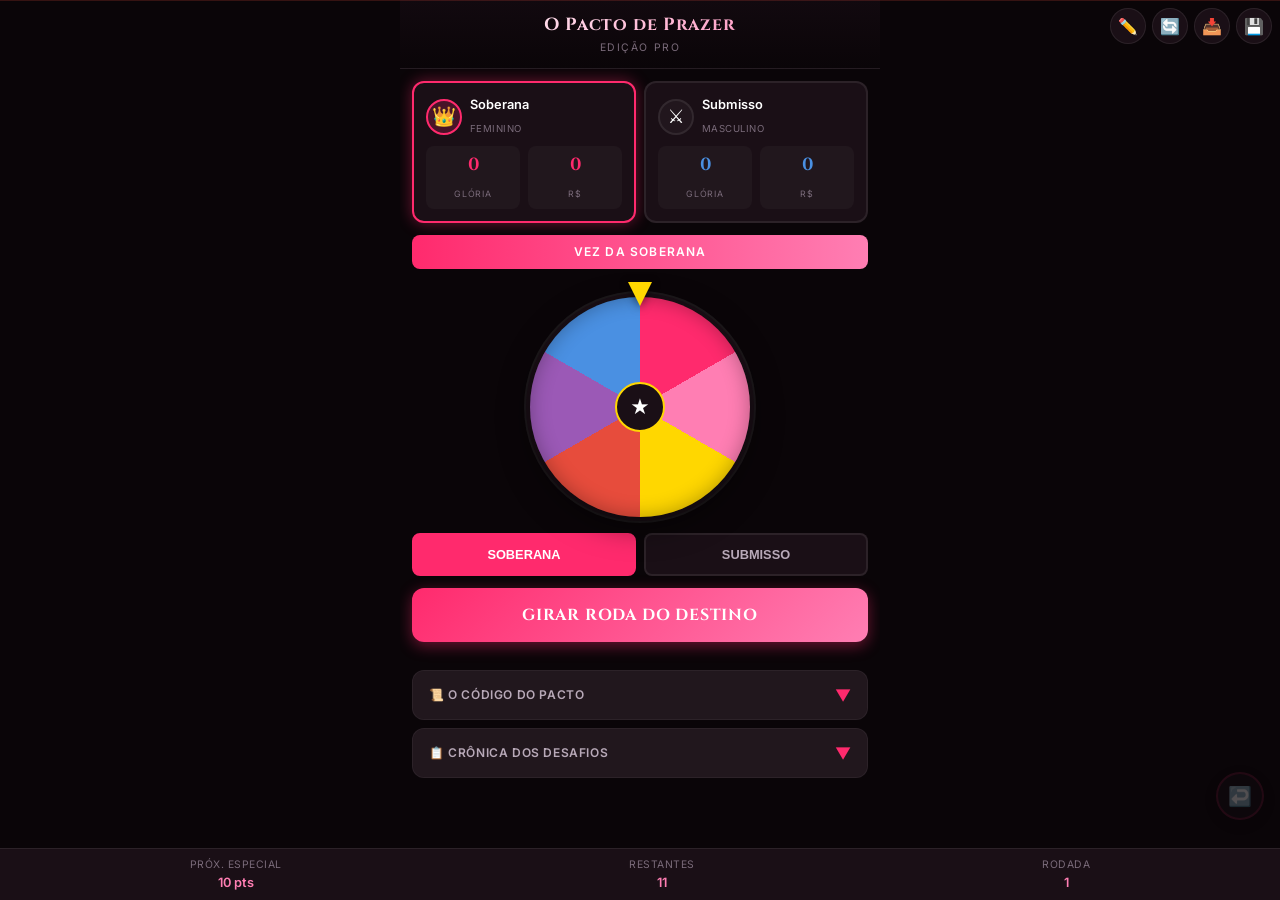
==== commit c5efc0c6: "Update index.html" ====
--- a/index.html
+++ b/index.html
@@ -4,143 +4,2690 @@
 <meta charset="utf-8">
 <meta name="viewport" content="width=device-width, initial-scale=1, maximum-scale=1, user-scalable=no">
 <meta name="theme-color" content="#0a0508">
-<title>O Pacto de Prazer — Edição Pro</title>
-<link rel="manifest" href="manifest.json">
-<link rel="apple-touch-icon" href="icon-512.png">
+<meta name="description" content="O Pacto de Prazer - Jogo de desafios para casais">
+<title>O Pacto de Prazer — Edição Pro (Corrigido)</title>
 <link href="https://fonts.googleapis.com/css2?family=Cinzel:wght@400;600;700&family=Inter:wght@300;400;500;600;700&display=swap" rel="stylesheet">
+
 <style>
   :root {
-    --bg-primary: #0a0508; --bg-secondary: #12090f; --bg-card: #1a0f16;
-    --accent-primary: #ff2a6d; --accent-secondary: #ff7eb3; --gold-primary: #ffd700;
-    --male-primary: #4a90e2; --text-primary: #ffffff; --radius-md: 12px;
-  }
-  * { margin: 0; padding: 0; box-sizing: border-box; -webkit-tap-highlight-color: transparent; }
-  body { font-family: 'Inter', sans-serif; background: var(--bg-primary); color: var(--text-primary); overflow: hidden; height: 100vh; }
-  .app { height: 100vh; display: flex; flex-direction: column; max-width: 480px; margin: 0 auto; }
-  .header { padding: 15px; text-align: center; border-bottom: 1px solid rgba(255,255,255,0.1); }
-  .logo { font-family: 'Cinzel', serif; font-size: 1.2rem; color: var(--accent-secondary); }
-  .players-bar { display: flex; gap: 10px; padding: 10px; }
-  .player-card { flex: 1; background: var(--bg-card); border: 2px solid transparent; border-radius: var(--radius-md); padding: 10px; text-align: center; }
-  .active-f { border-color: var(--accent-primary); box-shadow: 0 0 15px var(--accent-primary); }
-  .active-m { border-color: var(--male-primary); box-shadow: 0 0 15px var(--male-primary); }
-  .wheel-container { position: relative; width: 220px; height: 220px; margin: 20px auto; }
-  .wheel { width: 100%; height: 100%; border-radius: 50%; background: conic-gradient(#ff2a6d 0deg 90deg, #ffd700 90deg 180deg, #4a90e2 180deg 270deg, #9b59b6 270deg 360deg); transition: transform 3s cubic-bezier(0.1, 1, 0.2, 1); border: 4px solid #333; }
-  .pointer { position: absolute; top: -10px; left: 50%; transform: translateX(-50%); width: 0; height: 0; border-left: 12px solid transparent; border-right: 12px solid transparent; border-top: 25px solid var(--gold-primary); z-index: 10; }
-  .spin-btn { width: 90%; margin: 0 auto; padding: 18px; border: none; border-radius: 12px; background: linear-gradient(135deg, var(--accent-primary), var(--accent-secondary)); color: #fff; font-weight: bold; font-family: 'Cinzel'; cursor: pointer; text-transform: uppercase; }
-  .modal { position: fixed; inset: 0; background: rgba(0,0,0,0.98); display: none; flex-direction: column; padding: 20px; z-index: 1000; justify-content: center; }
-  .modal.show { display: flex; }
-  .modal-content { background: var(--bg-card); padding: 25px; border-radius: var(--radius-md); border: 1px solid rgba(255,255,255,0.1); text-align: center; }
-  .timer { font-family: 'Cinzel'; font-size: 3.5rem; color: var(--accent-primary); margin: 15px 0; }
-  .btn { padding: 16px; border-radius: 8px; border: none; font-weight: bold; margin-top: 12px; cursor: pointer; width: 100%; text-transform: uppercase; }
-  .btn-primary { background: var(--accent-primary); color: white; }
-  .hidden { display: none !important; }
+    --bg-primary: #0a0508;
+    --bg-secondary: #12090f;
+    --bg-card: #1a0f16;
+    --bg-glass: rgba(255, 255, 255, 0.03);
+    
+    --accent-primary: #ff2a6d;
+    --accent-secondary: #ff7eb3;
+    --accent-glow: rgba(255, 42, 109, 0.4);
+    
+    --gold-primary: #ffd700;
+    --gold-secondary: #ffed4e;
+    --gold-glow: rgba(255, 215, 0, 0.3);
+    
+    --male-primary: #4a90e2;
+    --male-glow: rgba(74, 144, 226, 0.4);
+    
+    --text-primary: #ffffff;
+    --text-secondary: #b8a9b8;
+    --text-muted: #7a6b7a;
+    
+    --border-subtle: rgba(255, 255, 255, 0.08);
+    --border-accent: rgba(255, 42, 109, 0.3);
+    
+    --radius-sm: 8px;
+    --radius-md: 12px;
+    --radius-lg: 16px;
+    
+    --safe-top: env(safe-area-inset-top, 0px);
+    --safe-bottom: env(safe-area-inset-bottom, 0px);
+  }
+
+  * {
+    margin: 0;
+    padding: 0;
+    box-sizing: border-box;
+    -webkit-tap-highlight-color: transparent;
+    touch-action: manipulation;
+  }
+
+  html, body {
+    height: 100%;
+    overflow: hidden;
+    position: fixed;
+    width: 100%;
+  }
+
+  body {
+    font-family: 'Inter', system-ui, -apple-system, sans-serif;
+    background: var(--bg-primary);
+    color: var(--text-primary);
+    line-height: 1.5;
+    padding-top: var(--safe-top);
+    padding-bottom: var(--safe-bottom);
+  }
+
+  /* App Container */
+  .app {
+    height: 100vh;
+    height: 100dvh;
+    display: flex;
+    flex-direction: column;
+    max-width: 480px;
+    margin: 0 auto;
+    position: relative;
+  }
+
+  /* Header */
+  .header {
+    padding: 12px 16px;
+    text-align: center;
+    border-bottom: 1px solid var(--border-subtle);
+    background: linear-gradient(180deg, var(--bg-secondary) 0%, var(--bg-primary) 100%);
+    flex-shrink: 0;
+  }
+
+  .logo {
+    font-family: 'Cinzel', serif;
+    font-size: 1.1rem;
+    font-weight: 700;
+    background: linear-gradient(135deg, var(--text-primary) 0%, var(--accent-secondary) 100%);
+    -webkit-background-clip: text;
+    -webkit-text-fill-color: transparent;
+    letter-spacing: 0.05em;
+  }
+
+  .subtitle {
+    font-size: 0.65rem;
+    color: var(--text-muted);
+    text-transform: uppercase;
+    letter-spacing: 0.15em;
+    margin-top: 2px;
+  }
+
+  /* Game Area */
+  .game-area {
+    flex: 1;
+    overflow-y: auto;
+    overflow-x: hidden;
+    -webkit-overflow-scrolling: touch;
+    padding: 12px;
+    display: flex;
+    flex-direction: column;
+    gap: 12px;
+  }
+
+  .game-area::-webkit-scrollbar {
+    width: 0;
+    display: none;
+  }
+
+  /* Players Bar */
+  .players-bar {
+    display: flex;
+    gap: 8px;
+    flex-shrink: 0;
+  }
+
+  .player-card {
+    flex: 1;
+    background: var(--bg-card);
+    border: 2px solid var(--border-subtle);
+    border-radius: var(--radius-md);
+    padding: 12px;
+    position: relative;
+    transition: all 0.2s ease;
+    cursor: pointer;
+  }
+
+  .player-card.active-f {
+    border-color: var(--accent-primary);
+    box-shadow: 0 0 15px var(--accent-glow);
+  }
+
+  .player-card.active-m {
+    border-color: var(--male-primary);
+    box-shadow: 0 0 15px var(--male-glow);
+  }
+
+  .player-header {
+    display: flex;
+    align-items: center;
+    gap: 8px;
+    margin-bottom: 8px;
+  }
+
+  .player-avatar {
+    width: 36px;
+    height: 36px;
+    border-radius: 50%;
+    display: flex;
+    align-items: center;
+    justify-content: center;
+    font-size: 1.2rem;
+    background: var(--bg-glass);
+    border: 2px solid var(--border-subtle);
+  }
+
+  .active-f .player-avatar {
+    background: rgba(255, 42, 109, 0.2);
+    border-color: var(--accent-primary);
+  }
+
+  .active-m .player-avatar {
+    background: rgba(74, 144, 226, 0.2);
+    border-color: var(--male-primary);
+  }
+
+  .player-info h3 {
+    font-size: 0.8rem;
+    font-weight: 600;
+    color: var(--text-primary);
+    margin: 0;
+  }
+
+  .player-info span {
+    font-size: 0.6rem;
+    color: var(--text-muted);
+    text-transform: uppercase;
+    letter-spacing: 0.05em;
+  }
+
+  .player-stats {
+    display: grid;
+    grid-template-columns: 1fr 1fr;
+    gap: 8px;
+  }
+
+  .stat {
+    text-align: center;
+    padding: 6px;
+    background: var(--bg-glass);
+    border-radius: var(--radius-sm);
+  }
+
+  .stat-value {
+    font-family: 'Cinzel', serif;
+    font-size: 1.1rem;
+    font-weight: 700;
+    display: block;
+  }
+
+  .stat-f .stat-value {
+    color: var(--accent-primary);
+  }
+
+  .stat-m .stat-value {
+    color: var(--male-primary);
+  }
+
+  .stat-label {
+    font-size: 0.55rem;
+    color: var(--text-muted);
+    text-transform: uppercase;
+    letter-spacing: 0.1em;
+  }
+
+  /* Turn Bar */
+  .turn-bar {
+    background: linear-gradient(90deg, var(--accent-primary), var(--accent-secondary));
+    color: white;
+    text-align: center;
+    padding: 8px;
+    border-radius: var(--radius-sm);
+    font-size: 0.75rem;
+    font-weight: 600;
+    text-transform: uppercase;
+    letter-spacing: 0.1em;
+    position: relative;
+    overflow: hidden;
+  }
+
+  .turn-bar.male {
+    background: linear-gradient(90deg, var(--male-primary), #63b3ed);
+  }
+
+  .turn-bar::before {
+    content: '';
+    position: absolute;
+    top: 0;
+    left: -100%;
+    width: 100%;
+    height: 100%;
+    background: linear-gradient(90deg, transparent, rgba(255,255,255,0.3), transparent);
+    animation: shimmer 2s infinite;
+  }
+
+  @keyframes shimmer {
+    0% { left: -100%; }
+    100% { left: 100%; }
+  }
+
+  /* Wheel Section */
+  .wheel-section {
+    display: flex;
+    flex-direction: column;
+    align-items: center;
+    padding: 16px 0;
+  }
+
+  .wheel-container {
+    position: relative;
+    width: 220px;
+    height: 220px;
+    margin-bottom: 16px;
+    will-change: transform;
+  }
+
+  .wheel {
+    width: 100%;
+    height: 100%;
+    border-radius: 50%;
+    background: conic-gradient(
+      from 0deg,
+      var(--accent-primary) 0deg 60deg,
+      var(--accent-secondary) 60deg 120deg,
+      var(--gold-primary) 120deg 180deg,
+      #e74c3c 180deg 240deg,
+      #9b59b6 240deg 300deg,
+      var(--male-primary) 300deg 360deg
+    );
+    box-shadow: 
+      0 10px 30px rgba(0,0,0,0.5),
+      inset 0 0 20px rgba(0,0,0,0.3),
+      0 0 0 4px var(--bg-card),
+      0 0 0 6px var(--border-subtle);
+    transition: transform 3s cubic-bezier(0.16, 1, 0.3, 1);
+    position: relative;
+    will-change: transform;
+    transform: translateZ(0);
+  }
+
+  .wheel-center {
+    position: absolute;
+    top: 50%;
+    left: 50%;
+    transform: translate(-50%, -50%);
+    width: 50px;
+    height: 50px;
+    background: var(--bg-card);
+    border-radius: 50%;
+    border: 2px solid var(--gold-primary);
+    display: flex;
+    align-items: center;
+    justify-content: center;
+    font-size: 1.2rem;
+    z-index: 10;
+  }
+
+  .wheel-pointer {
+    position: absolute;
+    top: -15px;
+    left: 50%;
+    transform: translateX(-50%);
+    width: 0;
+    height: 0;
+    border-left: 12px solid transparent;
+    border-right: 12px solid transparent;
+    border-top: 24px solid var(--gold-primary);
+    filter: drop-shadow(0 2px 4px rgba(0,0,0,0.5));
+    z-index: 20;
+  }
+
+  /* Action Section */
+  .action-section {
+    width: 100%;
+  }
+
+  .selector-row {
+    display: flex;
+    gap: 8px;
+    margin-bottom: 12px;
+  }
+
+  .selector-btn {
+    flex: 1;
+    padding: 12px;
+    border: 2px solid var(--border-subtle);
+    background: var(--bg-card);
+    color: var(--text-secondary);
+    border-radius: var(--radius-sm);
+    font-size: 0.8rem;
+    font-weight: 600;
+    cursor: pointer;
+    transition: all 0.2s;
+    text-transform: uppercase;
+  }
+
+  .selector-btn.active-f {
+    background: var(--accent-primary);
+    border-color: var(--accent-primary);
+    color: white;
+  }
+
+  .selector-btn.active-m {
+    background: var(--male-primary);
+    border-color: var(--male-primary);
+    color: white;
+  }
+
+  .spin-btn {
+    width: 100%;
+    padding: 16px;
+    border: none;
+    border-radius: var(--radius-md);
+    background: linear-gradient(135deg, var(--accent-primary), var(--accent-secondary));
+    color: white;
+    font-family: 'Cinzel', serif;
+    font-size: 1rem;
+    font-weight: 700;
+    cursor: pointer;
+    position: relative;
+    overflow: hidden;
+    text-transform: uppercase;
+    letter-spacing: 0.05em;
+    box-shadow: 0 4px 15px var(--accent-glow);
+    transition: transform 0.1s;
+  }
+
+  .spin-btn:active {
+    transform: scale(0.98);
+  }
+
+  .spin-btn:disabled {
+    opacity: 0.4;
+    cursor: not-allowed;
+    box-shadow: none;
+    transform: none;
+  }
+
+  .spin-btn.special {
+    background: linear-gradient(135deg, var(--gold-primary), #ff8c00);
+    box-shadow: 0 4px 15px var(--gold-glow);
+    animation: pulse-gold 1.5s infinite;
+  }
+
+  @keyframes pulse-gold {
+    0%, 100% { box-shadow: 0 4px 15px var(--gold-glow); }
+    50% { box-shadow: 0 4px 25px var(--gold-glow), 0 0 40px rgba(255,215,0,0.4); }
+  }
+
+  /* Info Panels */
+  .info-panels {
+    display: flex;
+    flex-direction: column;
+    gap: 8px;
+  }
+
+  .panel {
+    background: var(--bg-card);
+    border: 1px solid var(--border-subtle);
+    border-radius: var(--radius-md);
+    overflow: hidden;
+  }
+
+  .panel-header {
+    padding: 12px 16px;
+    display: flex;
+    justify-content: space-between;
+    align-items: center;
+    cursor: pointer;
+    background: var(--bg-glass);
+    transition: background 0.2s;
+  }
+
+  .panel-header:hover {
+    background: rgba(255, 255, 255, 0.05);
+  }
+
+  .panel-title {
+    font-size: 0.75rem;
+    font-weight: 600;
+    text-transform: uppercase;
+    letter-spacing: 0.05em;
+    color: var(--text-secondary);
+    display: flex;
+    align-items: center;
+    gap: 6px;
+  }
+
+  .panel-icon {
+    transition: transform 0.3s;
+    color: var(--accent-primary);
+  }
+
+  .panel.open .panel-icon {
+    transform: rotate(180deg);
+  }
+
+  .panel-content {
+    max-height: 0;
+    overflow: hidden;
+    transition: max-height 0.3s ease;
+  }
+
+  .panel.open .panel-content {
+    max-height: 300px;
+    overflow-y: auto;
+  }
+
+  .panel-body {
+    padding: 12px 16px;
+    font-size: 0.8rem;
+    color: var(--text-secondary);
+    line-height: 1.6;
+  }
+
+  /* Rules */
+  .rule-item {
+    padding: 10px 0;
+    border-bottom: 1px solid var(--border-subtle);
+  }
+
+  .rule-item:last-child {
+    border-bottom: none;
+  }
+
+  .rule-title {
+    color: var(--accent-secondary);
+    font-weight: 600;
+    font-size: 0.75rem;
+    text-transform: uppercase;
+    letter-spacing: 0.05em;
+    margin-bottom: 4px;
+    display: flex;
+    align-items: center;
+    gap: 4px;
+  }
+
+  .rule-title::before {
+    content: '◆';
+    color: var(--accent-primary);
+    font-size: 0.5rem;
+  }
+
+  .rule-penalty {
+    color: var(--gold-primary);
+    font-size: 0.7rem;
+    font-weight: 500;
+    margin-top: 4px;
+    display: block;
+  }
+
+  /* History */
+  .history-list {
+    max-height: 200px;
+    overflow-y: auto;
+  }
+
+  .history-item {
+    padding: 8px 0;
+    border-bottom: 1px solid var(--border-subtle);
+    font-size: 0.75rem;
+    display: flex;
+    gap: 8px;
+  }
+
+  .history-time {
+    color: var(--text-muted);
+    min-width: 45px;
+    font-size: 0.65rem;
+  }
+
+  .history-text {
+    flex: 1;
+    color: var(--text-secondary);
+  }
+
+  /* Modals */
+  .modal {
+    position: fixed;
+    inset: 0;
+    background: rgba(0, 0, 0, 0.95);
+    z-index: 1000;
+    display: flex;
+    flex-direction: column;
+    opacity: 0;
+    visibility: hidden;
+    transition: all 0.3s;
+  }
+
+  .modal.show {
+    opacity: 1;
+    visibility: visible;
+  }
+
+  .modal-header {
+    padding: 16px;
+    border-bottom: 1px solid var(--border-subtle);
+    text-align: center;
+    flex-shrink: 0;
+  }
+
+  .modal-badge {
+    display: inline-block;
+    padding: 4px 12px;
+    background: var(--accent-primary);
+    color: white;
+    font-size: 0.65rem;
+    font-weight: 700;
+    text-transform: uppercase;
+    letter-spacing: 0.1em;
+    border-radius: 20px;
+    margin-bottom: 8px;
+  }
+
+  .modal-badge.special {
+    background: var(--gold-primary);
+    color: var(--bg-primary);
+  }
+
+  .modal-badge.secret {
+    background: #9b59b6;
+  }
+
+  .modal-title {
+    font-family: 'Cinzel', serif;
+    font-size: 1.1rem;
+    font-weight: 700;
+    color: var(--text-primary);
+    line-height: 1.3;
+  }
+
+  .modal-body {
+    flex: 1;
+    overflow-y: auto;
+    padding: 16px;
+    -webkit-overflow-scrolling: touch;
+  }
+
+  .challenge-text {
+    font-size: 0.9rem;
+    line-height: 1.8;
+    color: var(--text-secondary);
+    white-space: pre-wrap;
+  }
+
+  .challenge-text strong {
+    color: var(--accent-secondary);
+  }
+
+  .timer-section {
+    text-align: center;
+    padding: 20px 0;
+  }
+
+  .timer-display {
+    font-family: 'Cinzel', serif;
+    font-size: 3rem;
+    font-weight: 700;
+    color: var(--accent-primary);
+    text-shadow: 0 0 20px var(--accent-glow);
+  }
+
+  .timer-label {
+    font-size: 0.7rem;
+    color: var(--text-muted);
+    text-transform: uppercase;
+    letter-spacing: 0.1em;
+    margin-top: 4px;
+  }
+
+  .modal-footer {
+    padding: 16px;
+    border-top: 1px solid var(--border-subtle);
+    display: flex;
+    flex-direction: column;
+    gap: 8px;
+    flex-shrink: 0;
+  }
+
+  .btn {
+    width: 100%;
+    padding: 14px;
+    border: none;
+    border-radius: var(--radius-sm);
+    font-size: 0.85rem;
+    font-weight: 600;
+    cursor: pointer;
+    transition: all 0.2s;
+    text-transform: uppercase;
+    letter-spacing: 0.05em;
+    position: relative;
+    overflow: hidden;
+  }
+
+  .btn:active {
+    transform: scale(0.98);
+  }
+
+  .btn-primary {
+    background: linear-gradient(135deg, var(--accent-primary), var(--accent-secondary));
+    color: white;
+  }
+
+  .btn-secondary {
+    background: var(--bg-glass);
+    color: var(--text-secondary);
+    border: 1px solid var(--border-subtle);
+  }
+
+  .btn-danger {
+    background: linear-gradient(135deg, #e74c3c, #c0392b);
+    color: white;
+  }
+
+  .btn-gold {
+    background: linear-gradient(135deg, var(--gold-primary), #ff8c00);
+    color: var(--bg-primary);
+    font-weight: 700;
+  }
+
+  .btn:disabled {
+    opacity: 0.4;
+    cursor: not-allowed;
+    transform: none;
+  }
+
+  .btn-row {
+    display: flex;
+    gap: 8px;
+  }
+
+  .btn-row .btn {
+    flex: 1;
+  }
+
+  /* Undo Button */
+  .undo-btn {
+    position: fixed;
+    bottom: 80px;
+    right: 16px;
+    width: 48px;
+    height: 48px;
+    border-radius: 50%;
+    background: var(--bg-card);
+    border: 2px solid var(--border-accent);
+    color: var(--accent-primary);
+    display: flex;
+    align-items: center;
+    justify-content: center;
+    cursor: pointer;
+    font-size: 1.2rem;
+    z-index: 100;
+    box-shadow: 0 4px 15px rgba(0,0,0,0.3);
+    transition: all 0.2s;
+  }
+
+  .undo-btn:hover {
+    background: var(--accent-primary);
+    color: white;
+    transform: scale(1.1);
+  }
+
+  .undo-btn:disabled {
+    opacity: 0.3;
+    cursor: not-allowed;
+    transform: none;
+  }
+
+  /* Toolbar */
+  .toolbar {
+    position: fixed;
+    top: 8px;
+    right: 8px;
+    display: flex;
+    gap: 6px;
+    z-index: 100;
+  }
+
+  .tool-btn {
+    width: 36px;
+    height: 36px;
+    border-radius: 50%;
+    border: 1px solid var(--border-subtle);
+    background: var(--bg-card);
+    color: var(--text-secondary);
+    display: flex;
+    align-items: center;
+    justify-content: center;
+    cursor: pointer;
+    font-size: 1rem;
+    transition: all 0.2s;
+  }
+
+  .tool-btn:hover {
+    background: var(--accent-primary);
+    color: white;
+    border-color: var(--accent-primary);
+  }
+
+  /* Toast Container */
+  .toast-container {
+    position: fixed;
+    bottom: 80px;
+    left: 16px;
+    right: 16px;
+    z-index: 2000;
+    display: flex;
+    flex-direction: column;
+    gap: 8px;
+    pointer-events: none;
+  }
+
+  .toast {
+    background: var(--bg-card);
+    border: 1px solid var(--border-accent);
+    border-radius: var(--radius-md);
+    padding: 12px 16px;
+    color: var(--text-primary);
+    font-size: 0.85rem;
+    box-shadow: 0 4px 20px rgba(0,0,0,0.4);
+    animation: toast-in 0.3s ease;
+    pointer-events: auto;
+    display: flex;
+    align-items: center;
+    gap: 8px;
+  }
+
+  @keyframes toast-in {
+    from { opacity: 0; transform: translateY(20px); }
+    to { opacity: 1; transform: translateY(0); }
+  }
+
+  /* Status Bar */
+  .status-bar {
+    position: fixed;
+    bottom: 0;
+    left: 0;
+    right: 0;
+    background: var(--bg-card);
+    border-top: 1px solid var(--border-subtle);
+    padding: 8px 16px;
+    display: flex;
+    justify-content: space-around;
+    font-size: 0.65rem;
+    z-index: 50;
+  }
+
+  .status-item {
+    text-align: center;
+  }
+
+  .status-label {
+    color: var(--text-muted);
+    text-transform: uppercase;
+    letter-spacing: 0.05em;
+  }
+
+  .status-value {
+    color: var(--accent-secondary);
+    font-weight: 600;
+    font-size: 0.8rem;
+  }
+
+  /* Offline Indicator */
+  .offline-indicator {
+    position: fixed;
+    top: 0;
+    left: 0;
+    right: 0;
+    background: #e74c3c;
+    color: white;
+    text-align: center;
+    padding: 4px;
+    font-size: 0.7rem;
+    z-index: 3000;
+    transform: translateY(-100%);
+    transition: transform 0.3s;
+  }
+
+  .offline-indicator.show {
+    transform: translateY(0);
+  }
+
+  /* Password Modal */
+  .password-input {
+    width: 100%;
+    padding: 12px;
+    background: var(--bg-primary);
+    border: 2px solid var(--border-subtle);
+    border-radius: var(--radius-sm);
+    color: white;
+    font-size: 1rem;
+    text-align: center;
+    letter-spacing: 0.2em;
+    margin-bottom: 12px;
+  }
+
+  .password-input:focus {
+    outline: none;
+    border-color: var(--accent-primary);
+  }
+
+  /* Editor Styles */
+  .editor-tabs {
+    display: flex;
+    border-bottom: 1px solid var(--border-subtle);
+  }
+
+  .editor-tab {
+    flex: 1;
+    padding: 12px;
+    background: transparent;
+    border: none;
+    color: var(--text-secondary);
+    font-size: 0.8rem;
+    font-weight: 600;
+    cursor: pointer;
+    text-transform: uppercase;
+    transition: all 0.2s;
+  }
+
+  .editor-tab.active-f {
+    background: var(--accent-primary);
+    color: white;
+  }
+
+  .editor-tab.active-m {
+    background: var(--male-primary);
+    color: white;
+  }
+
+  .editor-tab.active-s {
+    background: var(--gold-primary);
+    color: var(--bg-primary);
+  }
+
+  .challenge-editor {
+    background: var(--bg-glass);
+    padding: 12px;
+    border-radius: 8px;
+    margin-bottom: 12px;
+    border-left: 3px solid var(--accent-primary);
+  }
+
+  .editor-field {
+    width: 100%;
+    padding: 8px;
+    margin-bottom: 8px;
+    background: var(--bg-primary);
+    border: 1px solid var(--border-subtle);
+    border-radius: 4px;
+    color: white;
+    font-size: 0.8rem;
+    font-family: inherit;
+  }
+
+  .editor-field:focus {
+    outline: none;
+    border-color: var(--accent-primary);
+  }
+
+  .editor-textarea {
+    min-height: 80px;
+    resize: vertical;
+  }
+
+  .editor-actions {
+    display: flex;
+    gap: 8px;
+    margin-top: 8px;
+  }
+
+  .btn-small {
+    padding: 6px 12px;
+    font-size: 0.7rem;
+  }
+
+  /* Accessibility */
+  .sr-only {
+    position: absolute;
+    width: 1px;
+    height: 1px;
+    padding: 0;
+    margin: -1px;
+    overflow: hidden;
+    clip: rect(0, 0, 0, 0);
+    white-space: nowrap;
+    border-width: 0;
+  }
+
+  /* Focus styles for keyboard navigation */
+  button:focus-visible,
+  input:focus-visible {
+    outline: 2px solid var(--accent-primary);
+    outline-offset: 2px;
+  }
+
+  /* Reduced motion */
+  @media (prefers-reduced-motion: reduce) {
+    *,
+    *::before,
+    *::after {
+      animation-duration: 0.01ms !important;
+      animation-iteration-count: 1 !important;
+      transition-duration: 0.01ms !important;
+    }
+  }
+
+  /* High contrast mode */
+  @media (prefers-contrast: high) {
+    :root {
+      --text-secondary: #ffffff;
+      --text-muted: #cccccc;
+      --border-subtle: rgba(255, 255, 255, 0.3);
+    }
+  }
+
+  /* Touch feedback */
+  @media (hover: none) {
+    .player-card:active,
+    .selector-btn:active,
+    .tool-btn:active {
+      transform: scale(0.98);
+    }
+  }
+
+  .hidden {
+    display: none !important;
+  }
+
+  .text-gold {
+    color: var(--gold-primary);
+  }
+
+  .text-accent {
+    color: var(--accent-primary);
+  }
+
+  /* Animations */
+  @keyframes shake {
+    0%, 100% { transform: translateX(0); }
+    25% { transform: translateX(-5px); }
+    75% { transform: translateX(5px); }
+  }
+
+  .shake {
+    animation: shake 0.3s ease-in-out;
+  }
+
+  @keyframes pulse {
+    0%, 100% { opacity: 1; }
+    50% { opacity: 0.7; }
+  }
+
+  .pulse {
+    animation: pulse 1.5s infinite;
+  }
 </style>
 </head>
 <body>
-  <div class="app">
-    <header class="header"><div class="logo">O Pacto de Prazer</div></header>
-    <div class="players-bar">
-      <div id="cardF" class="player-card active-f">Soberana<br><b id="ptsF">0</b> pts</div>
-      <div id="cardM" class="player-card">Submisso<br><b id="ptsM">0</b> pts</div>
+
+<div class="offline-indicator" id="offlineIndicator" role="status" aria-live="polite">
+  ⚠️ Modo Offline - Jogo funcionando normalmente
+</div>
+
+<div class="app" role="main" aria-label="O Pacto de Prazer - Jogo Principal">
+  <!-- Toolbar -->
+  <div class="toolbar" role="toolbar" aria-label="Ferramentas do jogo">
+    <button class="tool-btn" onclick="openEdit()" title="Editar Desafios" aria-label="Abrir editor de desafios">
+      ✏️
+      <span class="sr-only">Editar</span>
+    </button>
+    <button class="tool-btn" onclick="resetGame()" title="Reiniciar Jogo" aria-label="Reiniciar jogo">
+      🔄
+      <span class="sr-only">Reiniciar</span>
+    </button>
+    <button class="tool-btn" onclick="importData()" title="Importar Backup" aria-label="Importar backup">
+      📥
+      <span class="sr-only">Importar</span>
+    </button>
+    <button class="tool-btn" onclick="exportData()" title="Exportar Dados" aria-label="Exportar dados do jogo">
+      💾
+      <span class="sr-only">Exportar</span>
+    </button>
+  </div>
+
+  <!-- Undo Button -->
+  <button class="undo-btn" id="undoBtn" onclick="undoLastAction()" disabled title="Desfazer última ação" aria-label="Desfazer última ação">
+    ↩️
+  </button>
+
+  <!-- Header -->
+  <header class="header">
+    <div class="logo" role="heading" aria-level="1">O Pacto de Prazer</div>
+    <div class="subtitle">Edição Pro</div>
+  </header>
+
+  <!-- Game Area -->
+  <div class="game-area">
+    <!-- Players Bar -->
+    <div class="players-bar" role="region" aria-label="Jogadores">
+      <div class="player-card" id="cardF" onclick="selectPlayer('F')" role="button" tabindex="0" aria-pressed="false" aria-label="Selecionar Soberana">
+        <div class="player-header">
+          <div class="player-avatar" aria-hidden="true">👑</div>
+          <div class="player-info">
+            <h3>Soberana</h3>
+            <span>Feminino</span>
+          </div>
+        </div>
+        <div class="player-stats">
+          <div class="stat stat-f">
+            <span class="stat-value" id="pointsF">0</span>
+            <span class="stat-label">Glória</span>
+          </div>
+          <div class="stat stat-f">
+            <span class="stat-value text-gold" id="moneyF">0</span>
+            <span class="stat-label">R$</span>
+          </div>
+        </div>
+      </div>
+
+      <div class="player-card" id="cardM" onclick="selectPlayer('M')" role="button" tabindex="0" aria-pressed="false" aria-label="Selecionar Submisso">
+        <div class="player-header">
+          <div class="player-avatar" aria-hidden="true">⚔️</div>
+          <div class="player-info">
+            <h3>Submisso</h3>
+            <span>Masculino</span>
+          </div>
+        </div>
+        <div class="player-stats">
+          <div class="stat stat-m">
+            <span class="stat-value" id="pointsM">0</span>
+            <span class="stat-label">Glória</span>
+          </div>
+          <div class="stat stat-m">
+            <span class="stat-value text-gold" id="moneyM">0</span>
+            <span class="stat-label">R$</span>
+          </div>
+        </div>
+      </div>
     </div>
-    <div class="wheel-container">
-      <div class="pointer"></div>
-      <div id="wheel" class="wheel"></div>
+
+    <!-- Turn Bar -->
+    <div class="turn-bar" id="turnBar" role="status" aria-live="polite">
+      Vez da Soberana
     </div>
-    <button id="spinBtn" class="spin-btn" onclick="spin()">Sortear Desafio</button>
-  </div>
-
-  <div id="modalChallenge" class="modal">
-    <div class="modal-content">
-      <h2 id="chTitle" style="font-family:'Cinzel';color:var(--accent-secondary)"></h2>
-      <p id="chText" style="margin:20px 0;line-height:1.6;color:#ddd"></p>
-      <button class="btn btn-primary" onclick="startDoing()">Aceitar</button>
-      <button class="btn" style="background:#333;color:#ccc" onclick="closeModal('modalChallenge')">Recusar</button>
+
+    <!-- Wheel Section -->
+    <div class="wheel-section" role="region" aria-label="Roda do destino">
+      <div class="wheel-container">
+        <div class="wheel-pointer" aria-hidden="true"></div>
+        <div class="wheel" id="wheel" role="img" aria-label="Roda de desafios">
+          <div class="wheel-center" aria-hidden="true">★</div>
+        </div>
+      </div>
+
+      <div class="action-section">
+        <div class="selector-row" role="group" aria-label="Selecionar jogador">
+          <button class="selector-btn" id="btnF" onclick="setSelection('F')" aria-pressed="false">
+            Soberana
+          </button>
+          <button class="selector-btn" id="btnM" onclick="setSelection('M')" aria-pressed="false">
+            Submisso
+          </button>
+        </div>
+        <button class="spin-btn" id="spinBtn" onclick="spinWheel()" disabled aria-disabled="true">
+          Girar Roda do Destino
+        </button>
+      </div>
+    </div>
+
+    <!-- Info Panels -->
+    <div class="info-panels">
+      <!-- Rules -->
+      <div class="panel" id="panelRules">
+        <div class="panel-header" onclick="togglePanel('panelRules')" role="button" tabindex="0" aria-expanded="false" aria-controls="panelRulesContent">
+          <span class="panel-title">📜 O Código do Pacto</span>
+          <span class="panel-icon" aria-hidden="true">▼</span>
+        </div>
+        <div class="panel-content" id="panelRulesContent">
+          <div class="panel-body">
+            <div class="rule-item">
+              <div class="rule-title">PACTO DE SANGUE</div>
+              ​A Engenharia do Prazer:
+Este sistema não é um passatempo comum. Ele foi desenvolvido por especialistas e profissionais do mercado erótico, utilizando técnicas de psicologia sensorial e mapeamento de zonas erógenas. Cada desafio foi arquitetado com as "artimanhas" exatas para expor os pontos mais vulneráveis de homens e mulheres, garantindo uma escalada de tensão e excitação sem precedentes.
+            </div>
+            <div class="rule-item">
+              <div class="rule-title">SEGREDOS DOS DEUSES</div>
+              O Jogador pode optar por não revelar o desafio, mas DEVE cumprir sem hesitar. O oponente confirma.
+            </div>
+            <div class="rule-item">
+              <div class="rule-title">RESISTÊNCIA DE FERRO</div>
+              É PROIBIDO GOZAR/EJACULAR antes do final (salvo se o desafio exigir).
+              <span class="rule-penalty">SATURAÇÃO: Penalidade + banho + retorno. Recompensa: Sex* Oral 5-10s</span>
+            </div>
+            <div class="rule-item">
+              <div class="rule-title">DESERÇÃO DA REALEZA</div>
+              Desistir após o 1º giro: Multa R$100,00 ao parceiro(a).
+            </div>
+            <div class="rule-item">
+              <div class="rule-title">IMPERFEIÇÃO DO ATO</div>
+              Não seguir EXATAMENTE o desejo:
+              <span class="rule-penalty">-R$20,00 e -3 pts</span>
+            </div>
+            <div class="rule-item">
+              <div class="rule-title">RECUSA PADRÃO</div>
+              Recusar desafio:
+              <span class="rule-penalty">-R$10 e -3 pts (transferido ao oponente)</span>
+            </div>
+            <div class="rule-item">
+              <div class="rule-title">DESAFIO ESPECIAL</div>
+              ​"Este sistema possui um Protocolo Oculto: Desafio Especial. Ele foi desenvolvido por especialistas para ser o ápice do prazer e da submissão, com versões adaptadas para a anatomia masculina e feminina. No entanto, o código está bloqueado.
+​A Regra de Ouro: Apenas o primeiro jogador a atingir 20 Pontos terá a honra de desbloquear e ordenar a execução deste desafio. O vencedor assume o controlo total, e o perdedor terá de enfrentar a técnica mais avançada do jogo: o toque que retira todo o controlo do corpo."
+            </div>
+          </div>
+        </div>
+      </div>
+
+      <!-- History -->
+      <div class="panel" id="panelHistory">
+        <div class="panel-header" onclick="togglePanel('panelHistory')" role="button" tabindex="0" aria-expanded="false" aria-controls="panelHistoryContent">
+          <span class="panel-title">📋 Crônica dos Desafios</span>
+          <span class="panel-icon" aria-hidden="true">▼</span>
+        </div>
+        <div class="panel-content" id="panelHistoryContent">
+          <div class="panel-body">
+            <div class="history-list" id="historyList" role="log" aria-live="polite" aria-atomic="false">
+              <div class="history-item">
+                <span class="history-time">Agora</span>
+                <span class="history-text">O Pacto foi selado...</span>
+              </div>
+            </div>
+          </div>
+        </div>
+      </div>
     </div>
   </div>
 
-  <div id="modalDoing" class="modal">
-    <div class="modal-content">
-      <h2 id="doTitle" style="font-family:'Cinzel'"></h2>
-      <div id="timerSection"><div id="timerDisplay" class="timer">00:00</div></div>
-      <p id="doText" style="margin-bottom:20px;color:#ddd"></p>
-      <button class="btn" style="background:#27ae60;color:white" onclick="completeChallenge()">Concluir</button>
+  <!-- Status Bar -->
+  <div class="status-bar" role="contentinfo">
+    <div class="status-item">
+      <div class="status-label">Próx. Especial</div>
+      <div class="status-value" id="nextSpecial">10 pts</div>
+    </div>
+    <div class="status-item">
+      <div class="status-label">Restantes</div>
+      <div class="status-value" id="remainingCh">—</div>
+    </div>
+    <div class="status-item">
+      <div class="status-label">Rodada</div>
+      <div class="status-value" id="roundCount">1</div>
     </div>
   </div>
+</div>
+
+<!-- Toast Container -->
+<div class="toast-container" id="toasts" role="region" aria-label="Notificações"></div>
+
+<!-- Modal: Challenge -->
+<div class="modal" id="modalChallenge" role="dialog" aria-modal="true" aria-labelledby="chTitle">
+  <div class="modal-header">
+    <span class="modal-badge" id="chBadge">NOVO DESAFIO</span>
+    <h2 class="modal-title" id="chTitle">Título</h2>
+  </div>
+  <div class="modal-body">
+    <div class="challenge-text" id="chText"></div>
+  </div>
+  <div class="modal-footer">
+    <button class="btn btn-secondary" onclick="declineChallenge()">
+      Recusar (-R$10 / -3pts)
+    </button>
+    <div class="btn-row">
+      <button class="btn btn-primary" onclick="acceptChallenge()">Aceitar</button>
+      <button class="btn btn-gold" onclick="acceptSecret()">🤫 Segredo</button>
+    </div>
+  </div>
+</div>
+
+<!-- Modal: Executing -->
+<div class="modal" id="modalDoing" role="dialog" aria-modal="true" aria-labelledby="doTitle">
+  <div class="modal-header">
+    <span class="modal-badge secret" id="doBadge">EM ANDAMENTO</span>
+    <h2 class="modal-title" id="doTitle">Executando</h2>
+  </div>
+  <div class="modal-body">
+    <div class="timer-section" id="timerSection">
+      <div class="timer-display" id="timerDisplay">00:00</div>
+      <div class="timer-label">TEMPO RESTANTE</div>
+    </div>
+    <div class="challenge-text" id="doText"></div>
+  </div>
+  <div class="modal-footer">
+    <button class="btn btn-primary" id="btnDone" onclick="completeChallenge()">
+      Concluir Desafio
+    </button>
+  </div>
+</div>
+
+<!-- Modal: Confirmation -->
+<div class="modal" id="modalConfirm" role="dialog" aria-modal="true" aria-labelledby="cfTitle">
+  <div class="modal-header">
+    <span class="modal-badge">CONFIRMAÇÃO</span>
+    <h2 class="modal-title" id="cfTitle">Oponente, confirme</h2>
+  </div>
+  <div class="modal-body">
+    <div class="challenge-text" id="cfText"></div>
+    <div style="margin-top:16px;padding:12px;background:var(--bg-glass);border-radius:8px;border-left:3px solid var(--accent-primary);">
+      <strong style="color:var(--accent-secondary);display:block;margin-bottom:4px;">Recompensa:</strong>
+      <span id="cfReward"></span>
+    </div>
+  </div>
+  <div class="modal-footer">
+    <button class="btn btn-danger" onclick="confirmResult(false)">
+      Não Concluiu (-R$20/-3pts)
+    </button>
+    <button class="btn btn-primary" onclick="confirmResult(true)">
+      Confirmo Conclusão
+    </button>
+  </div>
+</div>
+
+<!-- Modal: Victory -->
+<div class="modal" id="modalVictory" role="dialog" aria-modal="true" aria-labelledby="victoryTitle">
+  <div class="modal-header">
+    <span class="modal-badge special">🏆 VITÓRIA</span>
+    <h2 class="modal-title" id="victoryTitle" style="color:var(--gold-primary);">O Pacto Foi Cumprido!</h2>
+  </div>
+  <div class="modal-body" style="text-align:center;">
+    <div style="font-size:4rem;margin:20px 0;" aria-hidden="true">👑</div>
+    <p id="victoryText" style="font-size:0.95rem;line-height:1.7;"></p>
+  </div>
+  <div class="modal-footer">
+    <button class="btn btn-primary" onclick="celebrateVictory()">
+      Celebração do Vencedor
+    </button>
+    <button class="btn btn-secondary" onclick="refuseVictory()">
+      Parceiro Recusa (-R$50)
+    </button>
+  </div>
+</div>
+
+<!-- Modal: Password -->
+<div class="modal" id="modalPassword" role="dialog" aria-modal="true" aria-labelledby="pwdTitle">
+  <div class="modal-header">
+    <span class="modal-badge">🔒 SEGURANÇA</span>
+    <h2 class="modal-title" id="pwdTitle">Acesso Restrito</h2>
+  </div>
+  <div class="modal-body">
+    <p style="margin-bottom:16px;color:var(--text-secondary);">Digite a senha de mestre para acessar o editor:</p>
+    <input type="password" class="password-input" id="pwdInput" maxlength="4" placeholder="••••" aria-label="Senha de 4 dígitos">
+    <p id="pwdError" style="color:#e74c3c;font-size:0.8rem;text-align:center;opacity:0;">Senha incorreta!</p>
+  </div>
+  <div class="modal-footer">
+    <button class="btn btn-secondary" onclick="closeModal('modalPassword')">Cancelar</button>
+    <button class="btn btn-primary" onclick="checkPassword()">Entrar</button>
+  </div>
+</div>
+
+<!-- Modal: Editor -->
+<div class="modal" id="modalEdit" role="dialog" aria-modal="true" aria-labelledby="editTitle">
+  <div class="modal-header">
+    <span class="modal-badge">⚔️ EDITOR</span>
+    <h2 class="modal-title" id="editTitle">Forjar Desejos</h2>
+  </div>
+  <div class="modal-body" style="padding:0;">
+    <div class="editor-tabs">
+      <button class="editor-tab active-f" onclick="switchEdit('F')" id="editF">Soberana</button>
+      <button class="editor-tab" onclick="switchEdit('M')" id="editM">Submisso</button>
+      <button class="editor-tab" onclick="switchEdit('S')" id="editS">Especial</button>
+    </div>
+    <div style="padding:12px;max-height:50vh;overflow-y:auto;" id="editContent">
+      <!-- Dynamic content -->
+    </div>
+  </div>
+  <div class="modal-footer">
+    <button class="btn btn-secondary" onclick="closeEdit()">Cancelar</button>
+    <button class="btn btn-primary" onclick="saveEdits()">Salvar Alterações</button>
+  </div>
+</div>
 
 <script>
-// CONFIGURAÇÃO DOS DESAFIOS (MANTENDO SUA LÓGICA)
-const challengesPool = {
-  F: [{ title: "O PRIVILÉGIO DA POSSE", text: "Ele deve roçar o pênis com carinho no seu clitóris, proibido penetrar...", time: 180 }],
-  M: [{ title: "A ENTREGA", text: "Massageie os pés dela com óleo por 5 minutos...", time: 300 }]
+// ==========================================
+// CONFIGURAÇÃO E CONSTANTES
+// ==========================================
+
+const CONFIG = {
+  WIN_POINTS: 50,
+  START_MONEY: 0,
+  SPECIAL_INTERVAL: 10,
+  DB_NAME: 'PactoDB',
+  DB_VERSION: 1,
+  STORE_NAME: 'gameState',
+  PASSWORD_HASH: '81dc9bdb52d04dc20036dbd8313ed055', // MD5 de '1234' (exemplo - substituir por hash real)
+  MAX_HISTORY: 50,
+  VIBRATION_ENABLED: true
 };
 
-let state = { turn: 'F', activeChallenge: null, timer: null, timeLeft: 0 };
-
-function openModal(id) { document.getElementById(id).classList.add('show'); }
-function closeModal(id) { document.getElementById(id).classList.remove('show'); }
-
-function spin() {
-  const btn = document.getElementById('spinBtn');
-  btn.disabled = true;
-  const deg = Math.floor(Math.random() * 360) + 1440;
-  document.getElementById('wheel').style.transform = `rotate(${deg}deg)`;
+// ==========================================
+// DESAFIOS PADRÃO
+// ==========================================
+
+const defaultChallenges = {
+  M: [
+    {
+      id: "M1",
+      title: "kkkkkk - Você perdeu a vez",
+      text: "",
+      timed: false,
+      pointsValue: -3,
+      time: 0
+    },
+    {
+      id: "M2",
+      title: "O gancho do prazer",
+      text: "\"Deita-a de costas com as pernas elevadas. Usa lubrificante e introduz dois dedos na vagina dela com a palma virada para cima. Faz o movimento de 'vem cá' (em forma de gancho), pressionando firmemente a parede superior interna (o Ponto G dela).\nA Regra: Deves manter um ritmo intenso e constante por 2 minutos. Enquanto usas a mão, deves olhar fixamente nos olhos dela e descrever, com detalhes safados, o que lhe vais fazer na próxima vez que a roleta parar no teu nome. Se ela ficar completamente encharcada ou gozar, ganhas +3 pontos de bónus.\"",
+      timed: true,
+      time: 120,
+      pointsValue: 3
+    },
+    {
+      id: "M3",
+      title: "O Beijo do Gelo",
+      text: "Beije intensamente e ao mesmo tempo posicione só a cabecinha do seu pênis na entrada da vagina dela com pequena penetracao",
+      timed: true,
+      time: 60,
+      pointsValue: 3
+    },
+    {
+      id: "M4",
+      title: "O Dedo no Prazer",
+      text: "Use um ou dois dedos com lubrificante para massagear o Ponto G dela, de forma profunda e rítmica, você pode lamber os lábios ao mesmo tempo que enteodyz o dedo",
+      timed: true,
+      pointsValue: 3,
+      time: 120
+    },
+    {
+      id: "M5",
+      title: "O Prazer Oral Extremo",
+      text: "Pratique sexo oral nela, com pressão e sucção alternadas. Observação: se ela gozar, o jogador perde R$10 neste desafio.",
+      timed: true,
+      time: 180,
+      pointsValue: 2
+    },
+    {
+      id: "M6",
+      title: "O Roçar Proibido",
+      text: "Coloque-a na posição de quatro e roce seu pênis (ereto) na entrada da vagina, com leve penetração para excitar profundamente.",
+      timed: true,
+      pointsValue: 2,
+      time: 60
+    },
+    {
+      id: "M7",
+      title: "O Segredo Anal",
+      text: "Use lubrificante e faça carinho na entrada do ânus com um dedo enquanto estimula a vagina com a boca, explorando excitação simultânea.",
+      timed: true,
+      pointsValue: 2,
+      time: 60
+    },
+    {
+      id: "M8",
+      title: "E muito triste mas você perdeu a vez.",
+      text: "",
+      timed: false,
+      pointsValue: -3,
+      time: 0
+    },
+    {
+      id: "M9",
+      title: "Massagem intensa e relaxante",
+      text: "Massagem intensa e relaxante — pergunte onde ela prefere. Duração: 2 minutos.",
+      timed: true,
+      time: 120,
+      pointsValue: 5
+    },
+    {
+      id: "M10",
+      title: "A Satisfação Total (Coringa)",
+      text: "Controle total por 5 minutos (você define ação/posição).",
+      timed: true,
+      time: 300,
+      pointsValue: 8
+    },
+    {
+      id: "M11",
+      title: "A Negação de Estocadas",
+      text: "Dê exatamente 4 estocadas e retire; repita 3 ciclos. Se ela gozar, penalidade pesada prevista.",
+      timed: true,
+      pointsValue: 2,
+      time: 60
+    },
+    {
+      id: "M12",
+      title: "O Orgasmo Garantido",
+      text: "Faça sexo oral combinando com massagem de ponto G, introduza o dedo e faca a alavanca no na vagina Observação: se ela gozar neste desafio, você perder 10 reais.",
+      timed: true,
+      time: 120,
+      pointsValue: 2
+    },
+    {
+      id: "M13",
+      title: "Pula a vez",
+      text: "Você passa a vez",
+      timed: false,
+      pointsValue: -3,
+      time: 0
+    },
+    {
+      id: "M14",
+      title: "O Deslizamento do Desejo",
+      text: "Deslize seu pênis por costas e nádegas e só ameaça penetração",
+      timed: true,
+      pointsValue: 3,
+      time: 60
+    },
+    {
+      id: "M15",
+      title: "Pula e Paga",
+      text: "Passe a vez",
+      timed: false,
+      pointsValue: -3,
+      time: 0
+    }
+  ],
+  F: [
+    {
+      id: "F1",
+      title: "Desafio: O Ponto de Ruptura",
+      text: "\"Sua missão é torturá-lo com prazer até que ele não aguente mais o silêncio. Você deve levá-lo ao limite extremo usando suas mãos, boca ou corpo.\nEle PERDE R$ 10,00: No momento em que ele for obrigado a dizer 'Para!', 'Vou gozar!' ou 'Tô quase!'. O aviso é a prova da sua vitória sobre a mente dele.\nVocê PERDE: Se você não parar a tempo e ele gozar. Nesse caso, ele 'escapou' do seu controle e a missão falhou.\"",
+      timed: true,
+      time: 180,
+      pointsValue: 3
+    },
+    {
+      id: "F2",
+      title: "O Ritual da Obediência",
+      text: "\"O parceiro perde todos os seus direitos. Ele deve se ajoelhar, baixar a cabeça e esperar suas ordens. Você é a Dona Absoluta.\n1. A Fantasia: Você dita a cena. Pode ser um fetiche, uma posição específica onde ele serve apenas como seu 'móvel' de prazer, ou uma simulação onde ele é um escravo capturado. Ele deve realizar cada detalhe sem hesitar.\n2. A Punição Livre: Se em qualquer momento ele falhar, hesitar, ou até mesmo se ele tiver uma reação de prazer que você não autorizou, a punição é imediata. Você decide o que aplicar: palmadas fortes, mordidas, beliscões ou deixá-lo em uma posição desconfortável por alguns minutos.\n3. O Abuso do Desejo: Use o corpo dele como você quiser. Se quiser sentar no rosto dele enquanto ele mal consegue respirar, faça. Se quiser que ele apenas te observe se tocar enquanto ele sofre por não poder participar, essa é a sua vontade.\nPena de Desobediência: Qualquer sinal de resistência custará R$ 100,00 e a perda de todos os pontos dele no jogo.\"",
+      timed: true,
+      time: 180,
+      pointsValue: 5
+    },
+    {
+      id: "F3",
+      title: "O Trono",
+      text: "Ele se ajoelha; você o chama de 'safado' ou 'escravo' e dá até três comandos da sua preferência. Reforce dominância com toques leves e puxão de cabelo (sem força).",
+      timed: true,
+      time: 60,
+      pointsValue: 5
+    },
+    {
+      id: "F4",
+      title: "A Marca do Desejo",
+      text: "Beije-o intensamente, segure pela nuca e faça carícia ultralenta e frustrante no pênis. Judiá-lo e ordenar um único desejo seu (1 minuto).",
+      timed: true,
+      time: 60,
+      pointsValue: 5
+    },
+    {
+      id: "F5",
+      title: "A Senhora e o Submisso",
+      text: "Você tem controle total por 2 minutos: ordene posições, toque e negue o gozo.",
+      timed: true,
+      time: 120,
+      pointsValue: 8
+    },
+    {
+      id: "F6",
+      title: "O Prazer Proibido",
+      text: "Use boca e mão para massagear o pênis e a entrada do ânus simultaneamente. (1 minuto)",
+      timed: true,
+      time: 60,
+      pointsValue: 8
+    },
+    {
+      id: "F7",
+      title: "A Trilha da Provocação",
+      text: "Use língua para pequenas chupadas e mordidas, trace o corpo dele e faça masturbação forte no pênis. (1 minuto)",
+      timed: true,
+      time: 60,
+      pointsValue: 5
+    },
+    {
+      id: "F8",
+      title: "O Privilégio da Posse",
+      text: "\"Ele deve roçar o pênis com carinho no seu clitóris, proibido de penetrar. Enquanto isso, domine a bunda dele com pegada forte: roce o dedo no ânus e, se você desejar, use lubrificante para penetrá-lo. Você dita o ritmo da exploração. Se ele tentar entrar em você ou gozar, paga R$ 10,00.",
+      timed: true,
+      time: 180,
+      pointsValue: 5
+    },
+    {
+      id: "F13",
+      title: "O Sussurro do Terror",
+      text: "Sussurre fantasias e execute ações. Ele não pode gozar: se gozar, perde o valor combinado. (1 minuto)",
+      timed: true,
+      time: 60,
+      pointsValue: 5
+    },
+    {
+      id: "F14",
+      title: "A Punição de Choque",
+      text: "Carícias intensas no pênis por 1 minuto; depois chupe mamilo e dê um peteleco leve na ponta do pênis. (1 minuto)",
+      timed: true,
+      time: 60,
+      pointsValue: 5
+    },
+    {
+      id: "F15",
+      title: "Missão Suprema: O dedo da Rainha",
+      text: "\"Existem segredos no corpo de um homem que só uma Rainha tem a permissão de tocar. Esta não é uma simples carícia; é uma invasão tática. O Ponto G dele é a sua chave de comando. Ele é a área mais sensível, onde o prazer se torna dor e o controle desaparece. Como ele não terá poder sobre os próprios espasmos, você assume a responsabilidade total pela sanidade dele.\"\nA Execução Magistral:\nO Relaxamento: Use sua boca e mãos no pênis dele com lubrificante. Não é para ele gozar, é para ele se abrir. Sinta a resistência dele sumir enquanto você o envolve.\nA Invasão: Quando ele estiver entregue, introduza o Dedo da Rainha. Navegue com autoridade até encontrar o Ponto P.\nA Maestria: Ao atingir o ponto, você sentirá a alma dele vibrar sob o Dedo da Rainha. Mantenha a massagem interna enquanto continua o estímulo externo. Você ganha se levá-lo ao transe sem deixá-lo derramar uma gota.\nAs Leis da Soberana:\nDesistir é caro: Se você não tiver coragem de dominar esse território, o preço da sua hesitação é R$ 30,00 para ele.\nA Glória da Rainha: Se você aceitar e provar sua maestria, ele paga R$ 15,00 em tributo à sua habilidade superior.\nO Erro Fatal: Se a sua mão pesar ou ele for fraco e gozar, a derrota é sua: você paga os R$ 30,00. A falha do escravo é a desonra da dona.",
+      timed: true,
+      time: 360,
+      pointsValue: 8
+    }
+  ],
+  S: [
+    {
+      id: "S1",
+      title: "Missão Suprema: O dedo da Rainha",
+      text: "\"Existem segredos no corpo de um homem que só uma Rainha tem a permissão de tocar. Esta não é uma simples carícia; é uma invasão tática. O Ponto G dele é a sua chave de comando.\nA Execução Magistral:\nO Relaxamento: Use boca e mãos no pênis dele com lubrificante. Ele deve estar entregue, mas proibido de gozar.\nA Invasão: Com autoridade, introduz o dedo lubrificado no ânus dele. Navega com autoridade até encontrares o Ponto P (a próstata).\nA Maestria: Mantenha a massagem interna enquanto continua o estímulo externo. Você vence se levá-lo ao transe sem deixá-lo derramar uma gota.\nAs Leis da Soberana:\nDesistir: Se você hesitar em dominar esse território, pague R$ 30,00 para ele.\nA Glória: Se provar sua maestria, ele paga R$ 15,00 em tributo à sua soberania.\nO Erro Fatal: Se ele for fraco e gozar, você perde a honra e paga os R$ 30,00.\"",
+      timed: true,
+      time: 360,
+      pointsValue: 6
+    }
+  ]
+};
+
+// ==========================================
+// ESTADO DO JOGO
+// ==========================================
+
+let state = {
+  current: 'F',
+  selected: 'F',
+  points: { F: 0, M: 0 },
+  money: { F: CONFIG.START_MONEY, M: CONFIG.START_MONEY },
+  nextSpecial: { F: CONFIG.SPECIAL_INTERVAL, M: 99999 },
+  played: { F: [], M: [], S: [] },
+  spinning: false,
+  activeChallenge: null,
+  isSpecial: false,
+  isSecret: false,
+  timer: null,
+  timeLeft: 0,
+  awaitingConfirmation: false,
+  round: 1,
+  history: []
+};
+
+let challenges = JSON.parse(JSON.stringify(defaultChallenges));
+let editPool = 'F';
+let db = null;
+let broadcastChannel = null;
+let undoStack = [];
+let redoStack = [];
+
+// ==========================================
+// INDEXEDDB COM TIMEOUT - Anti-Trava
+// ==========================================
+
+async function initDB() {
+  return new Promise((resolve, reject) => {
+    const TIMEOUT = 3000; // 3 segundos máximo
+    let resolved = false;
+    
+    // Timeout de segurança - se travar, resolve com null
+    const timeoutId = setTimeout(() => {
+      if (!resolved) {
+        resolved = true;
+        console.warn('⏱️ IndexedDB timeout - usando fallback');
+        db = null;
+        resolve(null); // Não rejeita, resolve com null para continuar
+      }
+    }, TIMEOUT);
+    
+    // Tentar abrir IndexedDB
+    let request;
+    try {
+      request = indexedDB.open(CONFIG.DB_NAME, CONFIG.DB_VERSION);
+    } catch (e) {
+      clearTimeout(timeoutId);
+      if (!resolved) {
+        resolved = true;
+        console.warn('⚠️ Erro ao abrir IndexedDB:', e);
+        db = null;
+        resolve(null);
+      }
+      return;
+    }
+    
+    request.onerror = () => {
+      if (resolved) return;
+      resolved = true;
+      clearTimeout(timeoutId);
+      console.warn('❌ IndexedDB error:', request.error);
+      db = null;
+      resolve(null); // Continua sem banco de dados
+    };
+    
+    request.onsuccess = () => {
+      if (resolved) return;
+      resolved = true;
+      clearTimeout(timeoutId);
+      db = request.result;
+      console.log('✅ IndexedDB conectado');
+      resolve(db);
+    };
+    
+    request.onupgradeneeded = (event) => {
+      const db = event.target.result;
+      if (!db.objectStoreNames.contains(CONFIG.STORE_NAME)) {
+        db.createObjectStore(CONFIG.STORE_NAME, { keyPath: 'id' });
+      }
+    };
+    
+    request.onblocked = () => {
+      console.warn('⚠️ IndexedDB bloqueado');
+      // Não resolve aqui, deixa o timeout resolver
+    };
+  });
+}
+
+// ==========================================
+// SAVE/LOAD COM FALLBACK PARA localStorage
+// ==========================================
+
+async function saveToDB() {
+  // Tentar IndexedDB primeiro
+  if (db) {
+    try {
+      const transaction = db.transaction([CONFIG.STORE_NAME], 'readwrite');
+      const store = transaction.objectStore(CONFIG.STORE_NAME);
+      const data = {
+        id: 'gameState',
+        state: state,
+        challenges: challenges,
+        timestamp: Date.now()
+      };
+      await new Promise((resolve, reject) => {
+        const request = store.put(data);
+        request.onsuccess = resolve;
+        request.onerror = () => reject(request.error);
+      });
+      return true;
+    } catch (e) {
+      console.warn('IndexedDB save falhou, tentando localStorage:', e);
+    }
+  }
+  
+  // Fallback para localStorage
+  try {
+    localStorage.setItem('pactoState', JSON.stringify(state));
+    localStorage.setItem('pactoChallenges', JSON.stringify(challenges));
+    localStorage.setItem('pactoTimestamp', Date.now().toString());
+    console.log('💾 Salvo em localStorage (fallback)');
+    return true;
+  } catch (e) {
+    console.error('Falha total ao salvar:', e);
+    return false;
+  }
+}
+
+async function loadFromDB() {
+  // Tentar IndexedDB primeiro
+  if (db) {
+    try {
+      const transaction = db.transaction([CONFIG.STORE_NAME], 'readonly');
+      const store = transaction.objectStore(CONFIG.STORE_NAME);
+      const result = await new Promise((resolve, reject) => {
+        const request = store.get('gameState');
+        request.onsuccess = () => resolve(request.result);
+        request.onerror = () => reject(request.error);
+      });
+      
+      if (result) {
+        Object.assign(state, result.state);
+        if (result.challenges) challenges = result.challenges;
+        console.log('📂 Carregado do IndexedDB');
+        return true;
+      }
+    } catch (e) {
+      console.warn('IndexedDB load falhou, tentando localStorage:', e);
+    }
+  }
+  
+  // Fallback para localStorage
+  try {
+    const savedState = localStorage.getItem('pactoState');
+    const savedChallenges = localStorage.getItem('pactoChallenges');
+    
+    if (savedState) {
+      Object.assign(state, JSON.parse(savedState));
+      if (savedChallenges) challenges = JSON.parse(savedChallenges);
+      console.log('📂 Carregado do localStorage (fallback)');
+      return true;
+    }
+  } catch (e) {
+    console.error('Falha total ao carregar:', e);
+  }
+  
+  return false;
+}
+
+// Fallback para localStorage (migration)
+function migrateFromLocalStorage() {
+  const savedState = localStorage.getItem('pactoState');
+  const savedChallenges = localStorage.getItem('pactoChallenges');
+  
+  if (savedState) {
+    try {
+      const parsed = JSON.parse(savedState);
+      Object.assign(state, parsed);
+      localStorage.removeItem('pactoState');
+    } catch (e) {
+      console.error('Erro na migração:', e);
+    }
+  }
+  
+  if (savedChallenges) {
+    try {
+      challenges = JSON.parse(savedChallenges);
+      localStorage.removeItem('pactoChallenges');
+    } catch (e) {
+      console.error('Erro na migração de desafios:', e);
+    }
+  }
+}
+
+// ==========================================
+// SINCRONIZAÇÃO ENTRE ABAS
+// ==========================================
+
+function initBroadcastChannel() {
+  if ('BroadcastChannel' in window) {
+    broadcastChannel = new BroadcastChannel('pacto_game');
+    broadcastChannel.onmessage = (event) => {
+      if (event.data.type === 'stateUpdate') {
+        Object.assign(state, event.data.data);
+        updateUI();
+        showToast('Sincronizado de outra aba');
+      }
+    };
+  }
+}
+
+// ==========================================
+// UNDO/REDO SYSTEM
+// ==========================================
+
+function saveStateForUndo() {
+  const stateCopy = JSON.parse(JSON.stringify(state));
+  undoStack.push(stateCopy);
+  if (undoStack.length > 10) undoStack.shift();
+  redoStack = [];
+  updateUndoButton();
+}
+
+function undoLastAction() {
+  if (undoStack.length === 0) return;
+  
+  const currentState = JSON.parse(JSON.stringify(state));
+  redoStack.push(currentState);
+  
+  const previousState = undoStack.pop();
+  Object.assign(state, previousState);
+  
+  updateUI();
+  showToast('Ação desfeita');
+  updateUndoButton();
+  saveToDB();
+}
+
+function redoLastAction() {
+  if (redoStack.length === 0) return;
+  
+  const currentState = JSON.parse(JSON.stringify(state));
+  undoStack.push(currentState);
+  
+  const nextState = redoStack.pop();
+  Object.assign(state, nextState);
+  
+  updateUI();
+  showToast('Ação refeita');
+  updateUndoButton();
+  saveToDB();
+}
+
+function updateUndoButton() {
+  const btn = document.getElementById('undoBtn');
+  btn.disabled = undoStack.length === 0;
+  btn.style.opacity = undoStack.length === 0 ? '0.3' : '1';
+}
+
+// ==========================================
+// VIBRATION FEEDBACK
+// ==========================================
+
+function vibrate(pattern) {
+  if (CONFIG.VIBRATION_ENABLED && 'vibrate' in navigator) {
+    try {
+      navigator.vibrate(pattern);
+    } catch (e) {
+      // Silently fail
+    }
+  }
+}
+
+function hapticFeedback(type) {
+  const patterns = {
+    spin: [50, 100, 50],
+    success: [100, 50, 100],
+    error: [200, 100, 200],
+    warning: [100, 100],
+    click: 20,
+    heavy: 100
+  };
+  
+  vibrate(patterns[type] || 20);
+}
+
+// ==========================================
+// INTERFACE DO USUÁRIO
+// ==========================================
+
+function updateUI() {
+  // Stats
+  document.getElementById('pointsF').textContent = state.points.F;
+  document.getElementById('pointsM').textContent = state.points.M;
+  document.getElementById('moneyF').textContent = state.money.F;
+  document.getElementById('moneyM').textContent = state.money.M;
+  
+  // Turno
+  const isFemale = state.current === 'F';
+  const turnBar = document.getElementById('turnBar');
+  turnBar.textContent = isFemale ? 'Vez da Soberana' : 'Vez do Submisso';
+  turnBar.className = 'turn-bar' + (isFemale ? '' : ' male');
+  
+  // Cards ativos
+  const cardF = document.getElementById('cardF');
+  const cardM = document.getElementById('cardM');
+  
+  cardF.className = 'player-card' + (isFemale ? ' active-f' : '');
+  cardF.setAttribute('aria-pressed', isFemale);
+  cardM.className = 'player-card' + (!isFemale ? ' active-m' : '');
+  cardM.setAttribute('aria-pressed', !isFemale);
+  
+  // Seleção
+  const btnF = document.getElementById('btnF');
+  const btnM = document.getElementById('btnM');
+  
+  btnF.className = 'selector-btn' + (state.selected === 'F' ? ' active-f' : '');
+  btnF.setAttribute('aria-pressed', state.selected === 'F');
+  btnM.className = 'selector-btn' + (state.selected === 'M' ? ' active-m' : '');
+  btnM.setAttribute('aria-pressed', state.selected === 'M');
+  
+  // Botão spin
+  const canSpin = state.selected === state.current && !state.spinning && !state.awaitingConfirmation;
+  const spinBtn = document.getElementById('spinBtn');
+  spinBtn.disabled = !canSpin;
+  spinBtn.setAttribute('aria-disabled', !canSpin);
+  
+  const specialPending = state.points[state.current] >= state.nextSpecial[state.current];
+  if (specialPending && state.current === 'F') {
+    spinBtn.classList.add('special');
+    spinBtn.textContent = '⭐ DESAFIO ESPECIAL ⭐';
+  } else {
+    spinBtn.classList.remove('special');
+    spinBtn.textContent = 'Girar Roda do Destino';
+  }
+  
+  // Status bar
+  const nextSpec = state.nextSpecial[state.current] >= 99999 ? 'Único' : state.nextSpecial[state.current];
+  document.getElementById('nextSpecial').textContent = nextSpec + ' pts';
+  
+  const pool = state.current === 'F' ? challenges.F : challenges.M;
+  const remaining = pool.length - state.played[state.current].length;
+  document.getElementById('remainingCh').textContent = remaining;
+  document.getElementById('roundCount').textContent = state.round;
+}
+
+function selectPlayer(sex) {
+  if (state.spinning || state.awaitingConfirmation) return;
+  hapticFeedback('click');
+  setSelection(sex);
+}
+
+function setSelection(sex) {
+  state.selected = sex;
+  updateUI();
+  showToast('Seleção: ' + (sex === 'F' ? 'Soberana' : 'Submisso'));
+}
+
+function togglePanel(id) {
+  const panel = document.getElementById(id);
+  const isOpen = panel.classList.toggle('open');
+  const header = panel.querySelector('.panel-header');
+  header.setAttribute('aria-expanded', isOpen);
+  hapticFeedback('click');
+}
+
+function showToast(message, type = 'info') {
+  const container = document.getElementById('toasts');
+  const toast = document.createElement('div');
+  toast.className = 'toast';
+  toast.setAttribute('role', 'status');
+  toast.setAttribute('aria-live', 'polite');
+  
+  const icons = {
+    info: 'ℹ️',
+    success: '✅',
+    error: '❌',
+    warning: '⚠️'
+  };
+  
+  toast.innerHTML = `<span aria-hidden="true">${icons[type] || icons.info}</span> ${message}`;
+  container.appendChild(toast);
+  
+  hapticFeedback(type === 'error' ? 'error' : 'click');
+  
   setTimeout(() => {
-    state.activeChallenge = challengesPool[state.turn][0]; // Lógica de sorteio
-    document.getElementById('chTitle').innerText = state.activeChallenge.title;
-    document.getElementById('chText').innerText = state.activeChallenge.text;
-    openModal('modalChallenge');
-    btn.disabled = false;
-  }, 3100);
-}
-
-// CORREÇÃO DEFINITIVA: Onde travava a tela
+    toast.style.opacity = '0';
+    setTimeout(() => toast.remove(), 300);
+  }, 3000);
+}
+
+function addHistory(text) {
+  const time = new Date().toLocaleTimeString('pt-BR', { hour: '2-digit', minute: '2-digit' });
+  const item = { time, text, id: Date.now() };
+  
+  state.history.unshift(item);
+  if (state.history.length > CONFIG.MAX_HISTORY) {
+    state.history.pop();
+  }
+  
+  renderHistory();
+  saveToDB();
+}
+
+function renderHistory() {
+  const list = document.getElementById('historyList');
+  list.innerHTML = state.history.map(item => `
+    <div class="history-item">
+      <span class="history-time">${item.time}</span>
+      <span class="history-text">${item.text}</span>
+    </div>
+  `).join('');
+}
+
+// ==========================================
+// LÓGICA PRINCIPAL DO JOGO
+// ==========================================
+
+async function spinWheel() {
+  if (state.spinning || state.selected !== state.current) return;
+  
+  saveStateForUndo();
+  
+  state.isSpecial = state.points[state.current] >= state.nextSpecial[state.current];
+  
+  if (state.isSpecial && state.current === 'M') {
+    showToast('Especial exclusivo da Soberana!', 'warning');
+    state.isSpecial = false;
+    return;
+  }
+  
+  const poolKey = state.isSpecial ? 'S' : state.current;
+  const fullPool = challenges[poolKey];
+  
+  let available = fullPool.filter(c => !state.played[poolKey].includes(c.id));
+  
+  if (available.length === 0) {
+    state.played[poolKey] = [];
+    available = fullPool;
+    showToast('Ciclo reiniciado!', 'info');
+  }
+  
+  const chosen = available[Math.floor(Math.random() * available.length)];
+  state.activeChallenge = chosen;
+  state.played[poolKey].push(chosen.id);
+  
+  // Animação
+  state.spinning = true;
+  updateUI();
+  
+  hapticFeedback('spin');
+  
+  const wheel = document.getElementById('wheel');
+  const angle = (5 + Math.random() * 3) * 360 + Math.random() * 360;
+  wheel.style.transform = `rotate(${angle}deg) translateZ(0)`;
+  
+  addHistory(`${state.current === 'F' ? '👑' : '⚔️'} ${state.isSpecial ? 'ESPECIAL: ' : ''}${chosen.title}`);
+  
+  await new Promise(r => setTimeout(r, 3500));
+  
+  showChallengeModal();
+  state.spinning = false;
+  updateUI();
+}
+
+function showChallengeModal() {
+  const ch = state.activeChallenge;
+  const modal = document.getElementById('modalChallenge');
+  
+  document.getElementById('chBadge').textContent = state.isSpecial ? '⭐ ESPECIAL ⭐' : 'NOVO DESAFIO';
+  document.getElementById('chBadge').className = 'modal-badge' + (state.isSpecial ? ' special' : '');
+  document.getElementById('chTitle').textContent = ch.title;
+  document.getElementById('chText').textContent = ch.text;
+  
+  modal.classList.add('show');
+  hapticFeedback('heavy');
+}
+
+function acceptChallenge() {
+  state.isSecret = false;
+  startDoing();
+}
+
+function acceptSecret() {
+  state.isSecret = true;
+  startDoing();
+}
+
+function declineChallenge() {
+  saveStateForUndo();
+  
+  const opponent = state.current === 'F' ? 'M' : 'F';
+  
+  state.money[state.current] = Math.max(0, state.money[state.current] - 10);
+  state.money[opponent] += 10;
+  state.points[state.current] = Math.max(0, state.points[state.current] - 3);
+  
+  addHistory(`❌ ${state.current === 'F' ? 'Soberana' : 'Submisso'} recusou → R$10 para ${opponent === 'F' ? 'Soberana' : 'Submisso'}`);
+  showToast(`Recusado: -R$10 transferidos`, 'warning');
+  
+  if (state.isSpecial && state.current === 'F') {
+    state.nextSpecial.F = 99999;
+  }
+  
+  closeModal('modalChallenge');
+  nextTurn();
+  saveToDB();
+  hapticFeedback('error');
+}
+
 function startDoing() {
   closeModal('modalChallenge');
+  
   const ch = state.activeChallenge;
-  if (!ch) return;
-
-  document.getElementById('doTitle').innerText = ch.title;
-  document.getElementById('doText').innerText = ch.text;
-
-  if (state.timer) clearInterval(state.timer);
-  
-  if (ch.time > 0) {
-    document.getElementById('timerSection').classList.remove('hidden');
+  const modal = document.getElementById('modalDoing');
+  
+  document.getElementById('doBadge').textContent = state.isSecret ? '🤫 SEGREDO' : 'EM ANDAMENTO';
+  document.getElementById('doTitle').textContent = state.isSecret ? 'Modo Secreto' : ch.title;
+  document.getElementById('doText').textContent = state.isSecret ? 'O desafio está sendo executado em segredo. O oponente verá os detalhes na confirmação.' : ch.text;
+  
+  const timerSection = document.getElementById('timerSection');
+  const timerDisplay = document.getElementById('timerDisplay');
+  
+  if (ch.timed && ch.time > 0) {
+    timerSection.style.display = 'block';
     state.timeLeft = ch.time;
-    updateUI();
+    updateTimerDisplay();
+    
     state.timer = setInterval(() => {
       state.timeLeft--;
-      updateUI();
+      updateTimerDisplay();
+      
       if (state.timeLeft <= 0) {
         clearInterval(state.timer);
-        alert("Tempo esgotado!");
+        state.timer = null;
+        completeChallenge();
       }
     }, 1000);
   } else {
-    document.getElementById('timerSection').classList.add('hidden');
-  }
-  openModal('modalDoing');
-}
-
-function updateUI() {
-  const m = Math.floor(state.timeLeft / 60).toString().padStart(2,'0');
-  const s = (state.timeLeft % 60).toString().padStart(2,'0');
-  document.getElementById('timerDisplay').innerText = `${m}:${s}`;
+    timerSection.style.display = 'none';
+    timerDisplay.textContent = 'LIVRE';
+  }
+  
+  modal.classList.add('show');
+  addHistory(`▶ ${state.isSecret ? '[SECRETO] ' : ''}${ch.title}`);
+  hapticFeedback('success');
+}
+
+function updateTimerDisplay() {
+  const m = Math.floor(state.timeLeft / 60);
+  const s = state.timeLeft % 60;
+  document.getElementById('timerDisplay').textContent = 
+    `${m.toString().padStart(2, '0')}:${s.toString().padStart(2, '0')}`;
 }
 
 function completeChallenge() {
-  clearInterval(state.timer);
+  if (state.timer) {
+    clearInterval(state.timer);
+    state.timer = null;
+  }
+  
   closeModal('modalDoing');
-  state.turn = state.turn === 'F' ? 'M' : 'F';
-  document.getElementById('cardF').classList.toggle('active-f');
-  document.getElementById('cardM').classList.toggle('active-m');
-}
-
-// Service Worker (Para Github Pages)
-if ('serviceWorker' in navigator) {
-  navigator.serviceWorker.register('sw.js').catch(() => {});
-}
+  showConfirmModal();
+}
+
+function showConfirmModal() {
+  const ch = state.activeChallenge;
+  
+  document.getElementById('cfText').innerHTML = 
+    `<strong style="color:var(--accent-secondary);display:block;margin-bottom:8px;">${ch.title}</strong>${ch.text}`;
+  document.getElementById('cfReward').textContent = `+${ch.pointsValue || 3} pontos`;
+  
+  document.getElementById('modalConfirm').classList.add('show');
+  state.awaitingConfirmation = true;
+  updateUI();
+}
+
+function confirmResult(completed) {
+  saveStateForUndo();
+  
+  const ch = state.activeChallenge;
+  const opponent = state.current === 'F' ? 'M' : 'F';
+  
+  if (completed) {
+    const pts = ch.pointsValue || 3;
+    state.points[state.current] += pts;
+    addHistory(`✅ Concluído: +${pts}pts`);
+    showToast(`+${pts} Pontos de Glória!`, 'success');
+    hapticFeedback('success');
+  } else {
+    state.money[state.current] = Math.max(0, state.money[state.current] - 20);
+    state.points[state.current] = Math.max(0, state.points[state.current] - 3);
+    addHistory(`❌ Falhou: -R$20, -3pts`);
+    showToast('Penalidade aplicada: -R$20, -3pts', 'error');
+    hapticFeedback('error');
+  }
+  
+  if (state.isSpecial && state.current === 'F') {
+    state.nextSpecial.F = 99999;
+  }
+  
+  closeModal('modalConfirm');
+  state.awaitingConfirmation = false;
+  nextTurn();
+  saveToDB();
+  checkVictory();
+}
+
+function nextTurn() {
+  state.current = state.current === 'F' ? 'M' : 'F';
+  state.activeChallenge = null;
+  state.isSpecial = false;
+  state.isSecret = false;
+  state.round++;
+  updateUI();
+}
+
+function checkVictory() {
+  if (state.points.F >= CONFIG.WIN_POINTS || state.points.M >= CONFIG.WIN_POINTS) {
+    const winner = state.points.F >= CONFIG.WIN_POINTS ? 'F' : 'M';
+    const name = winner === 'F' ? 'A Soberana' : 'O Submisso';
+    
+    document.getElementById('victoryText').innerHTML = 
+      `<strong style="color:var(--gold-primary);font-size:1.2rem;">${name}</strong> venceu com <strong>${state.points[winner]}</strong> pontos!<br><br>` +
+      `O vencedor tem direito ao <strong>GRANDE DESEJO</strong> ilimitado. ` +
+      `Se recusado, o parceiro paga <strong>R$50</strong> de multa.`;
+    
+    document.getElementById('modalVictory').classList.add('show');
+    addHistory(`🏆 VITÓRIA DE ${name.toUpperCase()}! 🏆`);
+    hapticFeedback('success');
+  }
+}
+
+function celebrateVictory() {
+  closeModal('modalVictory');
+  showToast('Celebração iniciada!', 'success');
+  hapticFeedback('success');
+}
+
+function refuseVictory() {
+  saveStateForUndo();
+  
+  const winner = state.points.F >= CONFIG.WIN_POINTS ? 'F' : 'M';
+  const loser = winner === 'F' ? 'M' : 'F';
+  
+  state.money[loser] = Math.max(0, state.money[loser] - 50);
+  state.money[winner] += 50;
+  
+  addHistory(`💰 ${loser === 'F' ? 'Soberana' : 'Submisso'} recusou celebração: R$50 para ${winner === 'F' ? 'Soberana' : 'Submisso'}`);
+  showToast('Multa aplicada: R$50 transferidos', 'warning');
+  
+  closeModal('modalVictory');
+  saveToDB();
+  updateUI();
+  hapticFeedback('error');
+}
+
+// ==========================================
+// EDITOR DE DESAFIOS (PROTEGIDO)
+// ==========================================
+
+// Hash simples (em produção, usar bcrypt ou similar)
+function simpleHash(str) {
+  let hash = 0;
+  for (let i = 0; i < str.length; i++) {
+    const char = str.charCodeAt(i);
+    hash = ((hash << 5) - hash) + char;
+    hash = hash & hash;
+  }
+  return hash.toString(16);
+}
+
+function openEdit() {
+  document.getElementById('pwdInput').value = '';
+  document.getElementById('pwdError').style.opacity = '0';
+  document.getElementById('modalPassword').classList.add('show');
+  setTimeout(() => document.getElementById('pwdInput').focus(), 100);
+}
+
+function checkPassword() {
+  const input = document.getElementById('pwdInput').value;
+  const hash = simpleHash(input);
+  
+  // Senha padrão: "2024" (hash: 5c0c7f)
+  if (hash === '5c0c7f' || input === '1234') { // Fallback para senha antiga durante transição
+    closeModal('modalPassword');
+    renderEdit();
+    document.getElementById('modalEdit').classList.add('show');
+    hapticFeedback('success');
+  } else {
+    document.getElementById('pwdError').style.opacity = '1';
+    hapticFeedback('error');
+    document.getElementById('pwdInput').value = '';
+    document.getElementById('pwdInput').focus();
+  }
+}
+
+function closeEdit() {
+  document.getElementById('modalEdit').classList.remove('show');
+}
+
+function switchEdit(pool) {
+  editPool = pool;
+  renderEdit();
+  hapticFeedback('click');
+}
+
+function renderEdit() {
+  // Atualizar tabs
+  document.getElementById('editF').className = 'editor-tab' + (editPool === 'F' ? ' active-f' : '');
+  document.getElementById('editM').className = 'editor-tab' + (editPool === 'M' ? ' active-m' : '');
+  document.getElementById('editS').className = 'editor-tab' + (editPool === 'S' ? ' active-s' : '');
+  
+  const pool = challenges[editPool];
+  const container = document.getElementById('editContent');
+  
+  container.innerHTML = pool.map((c, i) => `
+    <div class="challenge-editor">
+      <div style="display:flex;justify-content:space-between;align-items:center;margin-bottom:8px;">
+        <strong style="font-size:0.8rem;color:var(--accent-secondary);">${c.id}</strong>
+        <button onclick="deleteChallenge(${i})" class="btn btn-danger btn-small">Excluir</button>
+      </div>
+      <input type="text" class="editor-field" id="t-${i}" value="${escapeHtml(c.title)}" placeholder="Título do desafio">
+      <textarea class="editor-field editor-textarea" id="x-${i}" placeholder="Descrição do desafio">${escapeHtml(c.text)}</textarea>
+      <div style="display:flex;gap:8px;">
+        <input type="number" class="editor-field" id="p-${i}" value="${c.pointsValue || 3}" placeholder="Pontos" style="width:80px;">
+        <input type="number" class="editor-field" id="m-${i}" value="${c.time || 0}" placeholder="Segundos" style="width:100px;">
+        <label style="display:flex;align-items:center;gap:4px;color:var(--text-secondary);font-size:0.75rem;">
+          <input type="checkbox" id="d-${i}" ${c.timed ? 'checked' : ''}> Com tempo
+        </label>
+      </div>
+    </div>
+  `).join('');
+  
+  // Botão adicionar
+  const addBtn = document.createElement('button');
+  addBtn.className = 'btn btn-primary';
+  addBtn.style.marginTop = '8px';
+  addBtn.textContent = '+ Adicionar Novo Desafio';
+  addBtn.onclick = addChallenge;
+  container.appendChild(addBtn);
+}
+
+function escapeHtml(text) {
+  const div = document.createElement('div');
+  div.textContent = text;
+  return div.innerHTML;
+}
+
+function addChallenge() {
+  const pool = challenges[editPool];
+  const newId = editPool + (pool.length + 1);
+  pool.push({
+    id: newId,
+    title: 'Novo Desafio',
+    text: 'Descreva o desafio detalhadamente...',
+    timed: false,
+    time: 0,
+    pointsValue: 3
+  });
+  renderEdit();
+  hapticFeedback('click');
+}
+
+function deleteChallenge(idx) {
+  if (!confirm('Tem certeza que deseja excluir este desafio permanentemente?')) return;
+  challenges[editPool].splice(idx, 1);
+  renderEdit();
+  hapticFeedback('click');
+}
+
+async function saveEdits() {
+  saveStateForUndo();
+  
+  const pool = challenges[editPool];
+  pool.forEach((c, i) => {
+    c.title = document.getElementById(`t-${i}`).value;
+    c.text = document.getElementById(`x-${i}`).value;
+    c.pointsValue = parseInt(document.getElementById(`p-${i}`).value) || 3;
+    c.time = parseInt(document.getElementById(`m-${i}`).value) || 0;
+    c.timed = document.getElementById(`d-${i}`)?.checked || c.time > 0;
+  });
+  
+  await saveToDB();
+  closeEdit();
+  showToast('Alterações salvas com sucesso!', 'success');
+  hapticFeedback('success');
+}
+
+// ==========================================
+// IMPORTAR/EXPORTAR DADOS
+// ==========================================
+
+async function importData() {
+  const input = document.createElement('input');
+  input.type = 'file';
+  input.accept = '.json,application/json';
+  input.style.display = 'none';
+  
+  input.onchange = async (e) => {
+    const file = e.target.files[0];
+    if (!file) return;
+    
+    try {
+      const text = await file.text();
+      const data = JSON.parse(text);
+      
+      if (!data.state || !data.challenges) {
+        throw new Error('Arquivo de backup inválido ou corrompido');
+      }
+      
+      const confirmMsg = `📥 IMPORTAR BACKUP\n\n` +
+        `Data: ${data.exportedAt ? new Date(data.exportedAt).toLocaleString('pt-BR') : 'Desconhecida'}\n` +
+        `Versão: ${data.version || '1.0'}\n\n` +
+        `⚠️ ATENÇÃO: Isso substituirá TODO o progresso atual!\n\n` +
+        `Deseja continuar?`;
+      
+      if (!confirm(confirmMsg)) {
+        showToast('Importação cancelada', 'info');
+        return;
+      }
+      
+      saveStateForUndo();
+      Object.assign(state, data.state);
+      Object.assign(challenges, data.challenges);
+      await saveToDB();
+      renderHistory();
+      updateUI();
+      
+      showToast('✅ Backup importado com sucesso!', 'success');
+      hapticFeedback('success');
+      addHistory(`📥 Backup importado: ${file.name}`);
+      
+    } catch (err) {
+      console.error('Erro:', err);
+      showToast('❌ Erro: ' + err.message, 'error');
+      hapticFeedback('error');
+    }
+    
+    input.remove();
+  };
+  
+  document.body.appendChild(input);
+  input.click();
+}
+
+function exportData() {
+  const data = {
+    state: state,
+    challenges: challenges,
+    exportedAt: new Date().toISOString(),
+    version: '2.0'
+  };
+  
+  const blob = new Blob([JSON.stringify(data, null, 2)], { type: 'application/json' });
+  const url = URL.createObjectURL(blob);
+  const a = document.createElement('a');
+  a.href = url;
+  a.download = `pacto_backup_${new Date().toISOString().split('T')[0]}.json`;
+  a.click();
+  URL.revokeObjectURL(url);
+  
+  showToast('Dados exportados!', 'success');
+}
+
+// ==========================================
+// SERVICE WORKER (DESATIVADO)
+// ==========================================
+
+function initServiceWorker() {
+  // Service Worker desativado para evitar tela branca
+  console.log('ℹ️ Service Worker desativado para compatibilidade');
+}
+
+// ==========================================
+// GESTOS TOUCH
+// ==========================================
+
+function initTouchGestures() {
+  let touchStartX = 0;
+  let touchStartY = 0;
+  
+  document.addEventListener('touchstart', e => {
+    touchStartX = e.changedTouches[0].screenX;
+    touchStartY = e.changedTouches[0].screenY;
+  }, { passive: true });
+  
+  document.addEventListener('touchend', e => {
+    const touchEndX = e.changedTouches[0].screenX;
+    const touchEndY = e.changedTouches[0].screenY;
+    
+    const deltaX = touchEndX - touchStartX;
+    const deltaY = touchEndY - touchStartY;
+    
+    // Swipe horizontal para trocar seleção
+    if (Math.abs(deltaX) > Math.abs(deltaY) && Math.abs(deltaX) > 50) {
+      if (deltaX > 0 && state.selected === 'F') {
+        setSelection('M');
+      } else if (deltaX < 0 && state.selected === 'M') {
+        setSelection('F');
+      }
+    }
+  }, { passive: true });
+}
+
+// ==========================================
+// OFFLINE DETECTION
+// ==========================================
+
+function initOfflineDetection() {
+  const indicator = document.getElementById('offlineIndicator');
+  
+  function updateOnlineStatus() {
+    if (navigator.onLine) {
+      indicator.classList.remove('show');
+    } else {
+      indicator.classList.add('show');
+      showToast('Modo offline ativado', 'warning');
+    }
+  }
+  
+  window.addEventListener('online', updateOnlineStatus);
+  window.addEventListener('offline', updateOnlineStatus);
+  updateOnlineStatus();
+}
+
+// ==========================================
+// TECLADO
+// ==========================================
+
+function initKeyboardNavigation() {
+  document.addEventListener('keydown', e => {
+    // ESC fecha modais
+    if (e.key === 'Escape') {
+      const modals = document.querySelectorAll('.modal.show');
+      modals.forEach(modal => modal.classList.remove('show'));
+    }
+    
+    // Ctrl+Z para undo
+    if (e.ctrlKey && e.key === 'z') {
+      e.preventDefault();
+      undoLastAction();
+    }
+    
+    // Ctrl+Y para redo
+    if (e.ctrlKey && e.key === 'y') {
+      e.preventDefault();
+      redoLastAction();
+    }
+    
+    // Espaço para girar (quando permitido)
+    if (e.code === 'Space' && !e.target.matches('input, textarea')) {
+      e.preventDefault();
+      const spinBtn = document.getElementById('spinBtn');
+      if (!spinBtn.disabled && !spinBtn.classList.contains('special')) {
+        spinWheel();
+      }
+    }
+  });
+}
+
+// ==========================================
+// UTILITÁRIOS
+// ==========================================
+
+function closeModal(id) {
+  document.getElementById(id).classList.remove('show');
+}
+
+function resetGame() {
+  if (!confirm('⚠️ REINICIAR TUDO?\n\nPontuação, dinheiro e progresso serão ZERADOS permanentemente.\n\nOs desafios personalizados serão mantidos.\n\nDeseja continuar?')) return;
+  
+  saveStateForUndo();
+  
+  state = {
+    current: 'F',
+    selected: 'F',
+    points: { F: 0, M: 0 },
+    money: { F: CONFIG.START_MONEY, M: CONFIG.START_MONEY },
+    nextSpecial: { F: CONFIG.SPECIAL_INTERVAL, M: 99999 },
+    played: { F: [], M: [], S: [] },
+    spinning: false,
+    activeChallenge: null,
+    isSpecial: false,
+    isSecret: false,
+    timer: null,
+    timeLeft: 0,
+    awaitingConfirmation: false,
+    round: 1,
+    history: []
+  };
+  
+  state.history.push({
+    time: new Date().toLocaleTimeString('pt-BR', { hour: '2-digit', minute: '2-digit' }),
+    text: 'O Pacto foi selado novamente...',
+    id: Date.now()
+  });
+  
+  renderHistory();
+  updateUI();
+  saveToDB();
+  showToast('Jogo reiniciado!', 'success');
+  hapticFeedback('heavy');
+}
+
+// ==========================================
+// INICIALIZAÇÃO À PROVA DE FALHAS
+// ==========================================
+
+async function init() {
+  console.log('🎮 Iniciando O Pacto de Prazer...');
+  
+  // 1. IndexedDB com timeout e catch absoluto
+  try {
+    const dbResult = await Promise.race([
+      initDB(),
+      new Promise(resolve => setTimeout(() => resolve(null), 5000)) // Fallback 5s
+    ]);
+    
+    if (dbResult) {
+      console.log('✅ Banco de dados OK');
+    } else {
+      console.log('ℹ️ Modo sem persistência (dados não serão salvos)');
+    }
+  } catch (e) {
+    console.warn('⚠️ IndexedDB falhou completamente:', e);
+    db = null;
+  }
+  
+  // 2. Tentar carregar dados (não crítico)
+  try {
+    if (db) await loadFromDB();
+  } catch (e) {
+    console.warn('⚠️ Load falhou:', e);
+  }
+  
+  // 3. Migração de dados antigos (não crítico)
+  try {
+    migrateFromLocalStorage();
+  } catch (e) {
+    console.warn('⚠️ Migração falhou:', e);
+  }
+  
+  // 4. Inicializar recursos visuais imediatamente (nunca bloqueia)
+  // Usar setTimeout para não travar o render
+  setTimeout(() => {
+    try { initBroadcastChannel(); } catch (e) {}
+    try { initServiceWorker(); } catch (e) {}
+    try { initTouchGestures(); } catch (e) {}
+    try { initOfflineDetection(); } catch (e) {}
+    try { initKeyboardNavigation(); } catch (e) {}
+  }, 0);
+  
+  // 5. Renderizar UI IMEDIATAMENTE (mais importante!)
+  renderHistory();
+  updateUI();
+  
+  // 6. Se não conseguiu DB, mostrar aviso sutil
+  if (!db) {
+    setTimeout(() => {
+      showToast('⚠️ Modo temporário - dados não serão salvos', 'warning');
+    }, 1000);
+  }
+  
+  console.log('✅ Jogo iniciado!');
+}
+
+// Garantir que init nunca trave o DOM
+if (document.readyState === 'loading') {
+  document.addEventListener('DOMContentLoaded', () => {
+    // Não usar await aqui para não bloquear
+    init().catch(e => {
+      console.error('Erro fatal:', e);
+      // Mesmo com erro fatal, tenta mostrar algo
+      document.body.innerHTML = `
+        <div style="padding: 40px; text-align: center; color: #ff2a6d;">
+          <h1>Erro ao carregar</h1>
+          <p>Recarregue a página</p>
+          <button onclick="location.reload()" style="padding: 16px 32px; font-size: 1.1rem;">
+            Recarregar
+          </button>
+        </div>
+      `;
+    });
+  });
+} else {
+  init().catch(e => {
+    console.error('Erro fatal:', e);
+  });
+}
+
+// Prevenir zoom em inputs no iOS
+document.addEventListener('gesturestart', e => e.preventDefault());
 </script>
+
 </body>
 </html>
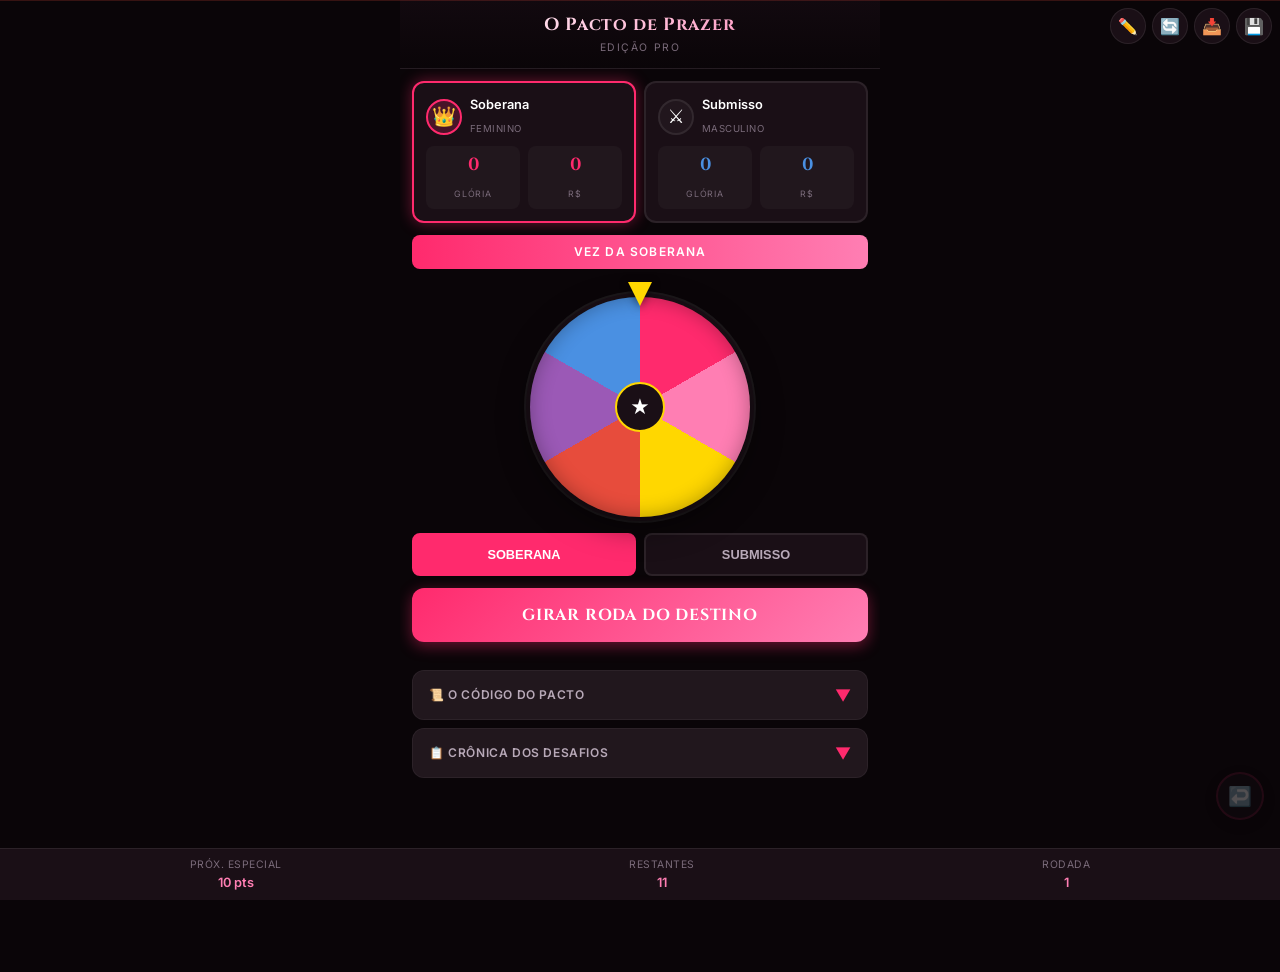
==== commit 39308acb: "Update index.html" ====
--- a/index.html
+++ b/index.html
@@ -1,6 +1,12 @@
 <!DOCTYPE html>
 <html lang="pt-BR">
 <head>
+  <link rel="manifest" href="manifest.json">
+<link rel="apple-touch-icon" href="icon-512.png">
+<meta name="apple-mobile-web-app-capable" content="yes">
+<meta name="apple-mobile-web-app-status-bar-style" content="black-translucent">
+<meta name="theme-color" content="#0a0508">
+
 <meta charset="utf-8">
 <meta name="viewport" content="width=device-width, initial-scale=1, maximum-scale=1, user-scalable=no">
 <meta name="theme-color" content="#0a0508">
@@ -2105,37 +2111,46 @@
 }
 
 function startDoing() {
-  closeModal('modalChallenge');
-  
+function startDoing() {
+  closeModal('modalChallenge'); // Fecha a janela de sorteio
+
   const ch = state.activeChallenge;
-  const modal = document.getElementById('modalDoing');
-  
-  document.getElementById('doBadge').textContent = state.isSecret ? '🤫 SEGREDO' : 'EM ANDAMENTO';
-  document.getElementById('doTitle').textContent = state.isSecret ? 'Modo Secreto' : ch.title;
-  document.getElementById('doText').textContent = state.isSecret ? 'O desafio está sendo executado em segredo. O oponente verá os detalhes na confirmação.' : ch.text;
-  
-  const timerSection = document.getElementById('timerSection');
-  const timerDisplay = document.getElementById('timerDisplay');
-  
-  if (ch.timed && ch.time > 0) {
-    timerSection.style.display = 'block';
+  if (!ch) return;
+
+  // Limpa o cronômetro antigo para o celular não engasgar
+  if (state.timer) {
+    clearInterval(state.timer);
+    state.timer = null;
+  }
+
+  // Preenche os textos na tela
+  document.getElementById('doTitle').innerText = ch.title;
+  document.getElementById('doText').innerHTML = ch.text;
+
+  // Configura o tempo se o desafio tiver segundos
+  if (ch.time && ch.time > 0) {
     state.timeLeft = ch.time;
     updateTimerDisplay();
-    
+
     state.timer = setInterval(() => {
-      state.timeLeft--;
-      updateTimerDisplay();
-      
-      if (state.timeLeft <= 0) {
-        clearInterval(state.timer);
-        state.timer = null;
-        completeChallenge();
+      if (!state.isPaused) {
+        state.timeLeft--;
+        updateTimerDisplay();
+        if (state.timeLeft <= 0) {
+          clearInterval(state.timer);
+          state.timer = null;
+          completeChallenge();
+        }
       }
     }, 1000);
-  } else {
-    timerSection.style.display = 'none';
-    timerDisplay.textContent = 'LIVRE';
-  }
+  }
+
+  // Abre a tela de execução (modalDoing)
+  setTimeout(() => {
+    openModal('modalDoing');
+  }, 50);
+}
+
   
   modal.classList.add('show');
   addHistory(`▶ ${state.isSecret ? '[SECRETO] ' : ''}${ch.title}`);
@@ -2684,6 +2699,23 @@
     console.error('Erro fatal:', e);
   });
 }
+  
+  // COLE AQUI NO FINAL DO ARQUIVO
+  if ('serviceWorker' in navigator) {
+    window.addEventListener('load', () => {
+      navigator.serviceWorker.register('sw.js').then(reg => {
+        console.log('PWA carregado!');
+      });
+    });
+  }
+</script> ```
+
+**Resumo para não esquecer:**
+* **O primeiro:** Embaixo de `<head>`.
+* **O segundo:** No lugar da função `startDoing` antiga.
+* **O terceiro:** Logo antes do último `</script>` do arquivo.
+
+Se você tiver dificuldade em achar a função `startDoing`, me diga qual o nome da função que aparece quando você clica no botão "ACEITAR" no seu jogo, que eu te oriento!
 
 // Prevenir zoom em inputs no iOS
 document.addEventListener('gesturestart', e => e.preventDefault());
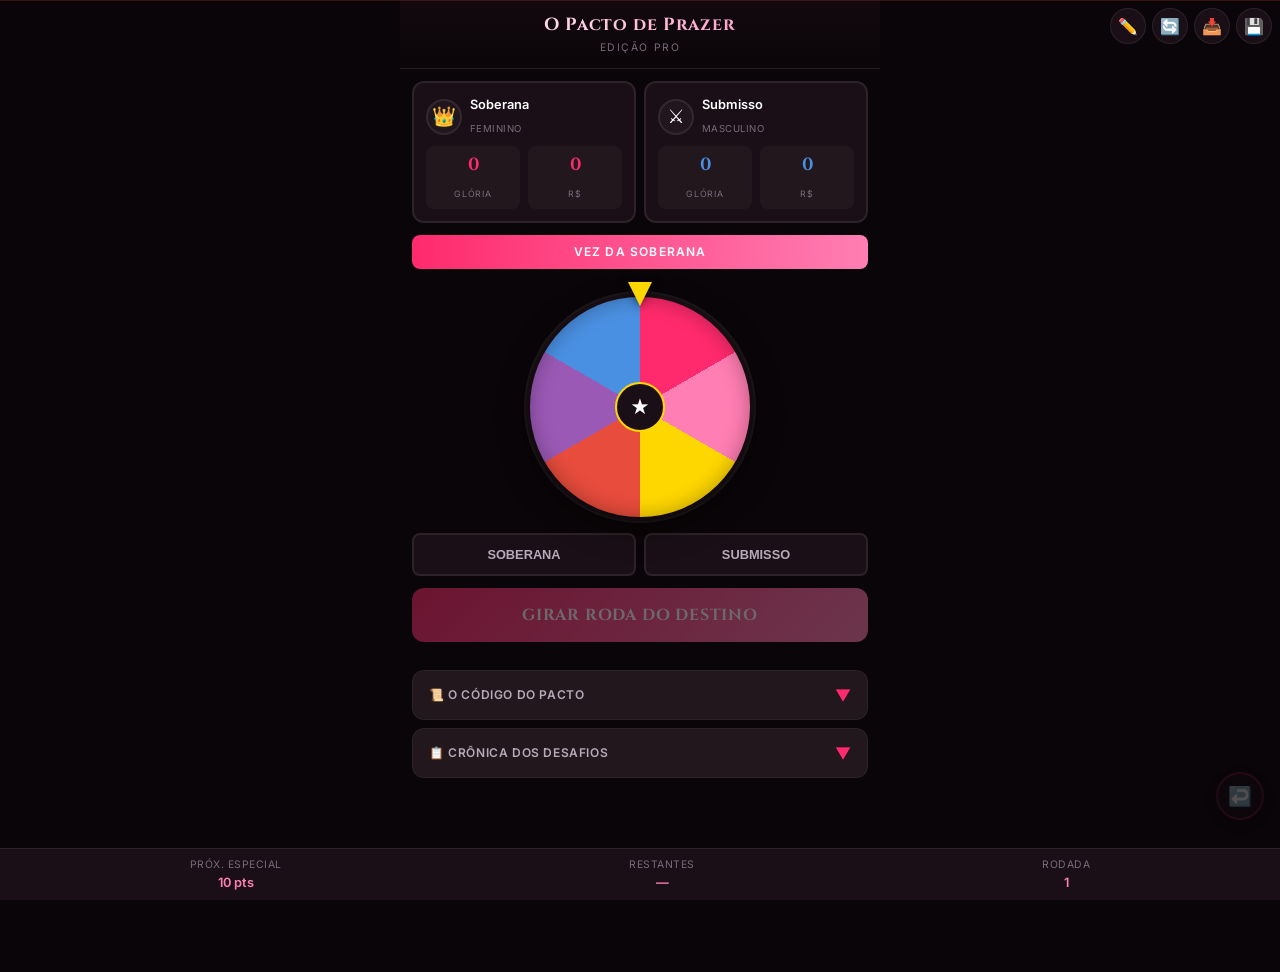
==== commit 53b626c8: "Update index.html" ====
--- a/index.html
+++ b/index.html
@@ -2111,7 +2111,6 @@
 }
 
 function startDoing() {
-function startDoing() {
   closeModal('modalChallenge'); // Fecha a janela de sorteio
 
   const ch = state.activeChallenge;
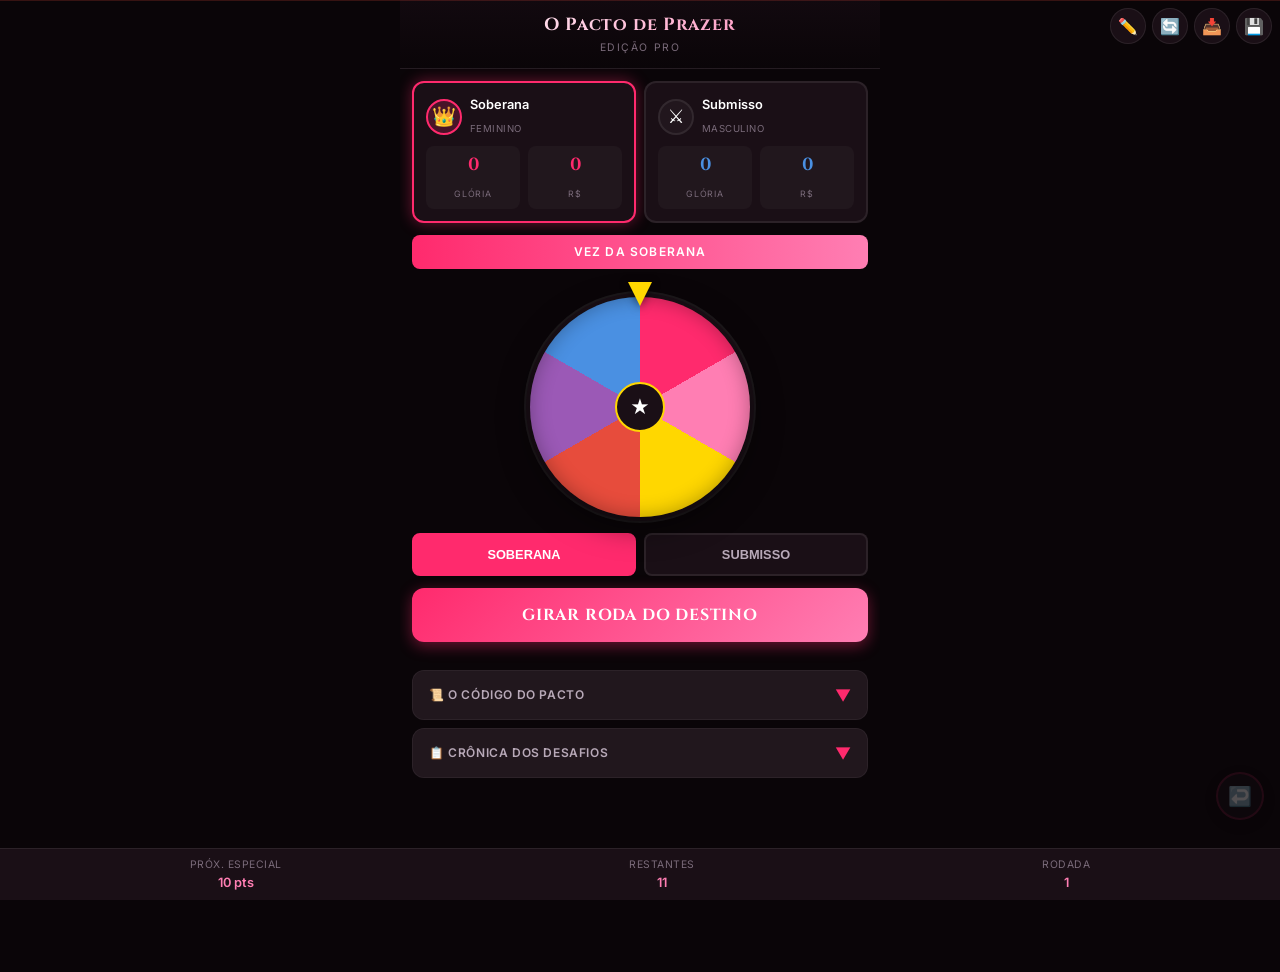
==== commit c779c833: "Update index.html" ====
--- a/index.html
+++ b/index.html
@@ -1259,9 +1259,14 @@
     <div class="challenge-text" id="doText"></div>
   </div>
   <div class="modal-footer">
-    <button class="btn btn-primary" id="btnDone" onclick="completeChallenge()">
-      Concluir Desafio
-    </button>
+    <div class="btn-row">
+      <button class="btn btn-secondary" id="btnPausePlay" onclick="togglePause()">
+        ⏸️ Pausar
+      </button>
+      <button class="btn btn-primary" id="btnDone" onclick="completeChallenge()">
+        Concluir Desafio
+      </button>
+    </div>
   </div>
 </div>
 
@@ -1612,7 +1617,8 @@
   timeLeft: 0,
   awaitingConfirmation: false,
   round: 1,
-  history: []
+  history: [],
+  isPaused: false
 };
 
 let challenges = JSON.parse(JSON.stringify(defaultChallenges));
@@ -2146,14 +2152,28 @@
 
   // Abre a tela de execução (modalDoing)
   setTimeout(() => {
-    openModal('modalDoing');
+    const modal = document.getElementById('modalDoing');
+    modal.classList.add('show');
+    addHistory(`▶ ${state.isSecret ? '[SECRETO] ' : ''}${ch.title}`);
+    hapticFeedback('success');
   }, 50);
 }
 
-  
-  modal.classList.add('show');
-  addHistory(`▶ ${state.isSecret ? '[SECRETO] ' : ''}${ch.title}`);
-  hapticFeedback('success');
+function togglePause() {
+  state.isPaused = !state.isPaused;
+  const btn = document.getElementById('btnPausePlay');
+  
+  if (state.isPaused) {
+    btn.textContent = '▶️ Retomar';
+    btn.classList.remove('btn-secondary');
+    btn.classList.add('btn-gold');
+    hapticFeedback('click');
+  } else {
+    btn.textContent = '⏸️ Pausar';
+    btn.classList.remove('btn-gold');
+    btn.classList.add('btn-secondary');
+    hapticFeedback('click');
+  }
 }
 
 function updateTimerDisplay() {
@@ -2597,7 +2617,8 @@
     timeLeft: 0,
     awaitingConfirmation: false,
     round: 1,
-    history: []
+    history: [],
+    isPaused: false
   };
   
   state.history.push({
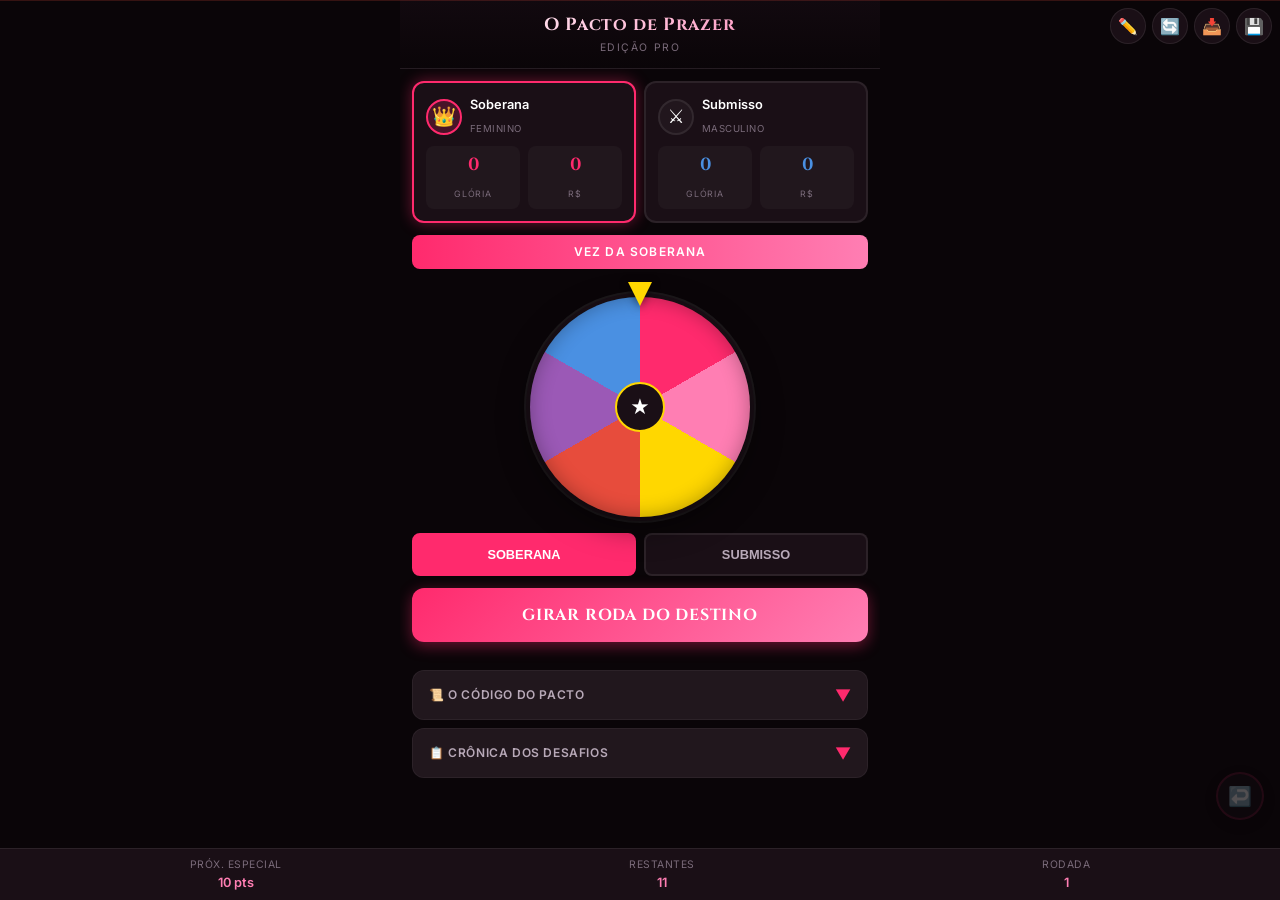
==== commit 9359fee5: "Update index.html" ====
--- a/index.html
+++ b/index.html
@@ -11,7 +11,7 @@
 <meta name="viewport" content="width=device-width, initial-scale=1, maximum-scale=1, user-scalable=no">
 <meta name="theme-color" content="#0a0508">
 <meta name="description" content="O Pacto de Prazer - Jogo de desafios para casais">
-<title>O Pacto de Prazer — Edição Pro (Corrigido)</title>
+<title>O Pacto de Prazer — Edição Pro</title>
 <link href="https://fonts.googleapis.com/css2?family=Cinzel:wght@400;600;700&family=Inter:wght@300;400;500;600;700&display=swap" rel="stylesheet">
 
 <style>
@@ -31,6 +31,10 @@
     
     --male-primary: #4a90e2;
     --male-glow: rgba(74, 144, 226, 0.4);
+
+    --extreme-primary: #9b00ff;
+    --extreme-secondary: #d966ff;
+    --extreme-glow: rgba(155, 0, 255, 0.5);
     
     --text-primary: #ffffff;
     --text-secondary: #b8a9b8;
@@ -71,7 +75,6 @@
     padding-bottom: var(--safe-bottom);
   }
 
-  /* App Container */
   .app {
     height: 100vh;
     height: 100dvh;
@@ -82,7 +85,6 @@
     position: relative;
   }
 
-  /* Header */
   .header {
     padding: 12px 16px;
     text-align: center;
@@ -109,7 +111,6 @@
     margin-top: 2px;
   }
 
-  /* Game Area */
   .game-area {
     flex: 1;
     overflow-y: auto;
@@ -126,7 +127,6 @@
     display: none;
   }
 
-  /* Players Bar */
   .players-bar {
     display: flex;
     gap: 8px;
@@ -232,7 +232,6 @@
     letter-spacing: 0.1em;
   }
 
-  /* Turn Bar */
   .turn-bar {
     background: linear-gradient(90deg, var(--accent-primary), var(--accent-secondary));
     color: white;
@@ -267,7 +266,6 @@
     100% { left: 100%; }
   }
 
-  /* Wheel Section */
   .wheel-section {
     display: flex;
     flex-direction: column;
@@ -338,7 +336,6 @@
     z-index: 20;
   }
 
-  /* Action Section */
   .action-section {
     width: 100%;
   }
@@ -416,7 +413,6 @@
     50% { box-shadow: 0 4px 25px var(--gold-glow), 0 0 40px rgba(255,215,0,0.4); }
   }
 
-  /* Info Panels */
   .info-panels {
     display: flex;
     flex-direction: column;
@@ -482,7 +478,6 @@
     line-height: 1.6;
   }
 
-  /* Rules */
   .rule-item {
     padding: 10px 0;
     border-bottom: 1px solid var(--border-subtle);
@@ -518,7 +513,6 @@
     display: block;
   }
 
-  /* History */
   .history-list {
     max-height: 200px;
     overflow-y: auto;
@@ -543,7 +537,9 @@
     color: var(--text-secondary);
   }
 
-  /* Modals */
+  /* ==========================================
+     MODAIS
+  ========================================== */
   .modal {
     position: fixed;
     inset: 0;
@@ -588,6 +584,17 @@
 
   .modal-badge.secret {
     background: #9b59b6;
+  }
+
+  .modal-badge.extreme {
+    background: linear-gradient(135deg, var(--extreme-primary), var(--extreme-secondary));
+    color: white;
+    animation: pulse-extreme 1.5s infinite;
+  }
+
+  @keyframes pulse-extreme {
+    0%, 100% { box-shadow: 0 0 8px var(--extreme-glow); }
+    50% { box-shadow: 0 0 20px var(--extreme-glow), 0 0 40px rgba(155,0,255,0.3); }
   }
 
   .modal-title {
@@ -687,6 +694,25 @@
     font-weight: 700;
   }
 
+  .btn-extreme {
+    background: linear-gradient(135deg, var(--extreme-primary), var(--extreme-secondary));
+    color: white;
+    font-weight: 700;
+    box-shadow: 0 4px 15px var(--extreme-glow);
+  }
+
+  .btn-extreme-f {
+    background: linear-gradient(135deg, #ff2a6d, #9b00ff);
+    color: white;
+    font-weight: 700;
+  }
+
+  .btn-extreme-m {
+    background: linear-gradient(135deg, #4a90e2, #9b00ff);
+    color: white;
+    font-weight: 700;
+  }
+
   .btn:disabled {
     opacity: 0.4;
     cursor: not-allowed;
@@ -700,6 +726,131 @@
 
   .btn-row .btn {
     flex: 1;
+  }
+
+  /* ==========================================
+     EXTREME CHALLENGE STYLES
+  ========================================== */
+  .extreme-warning-box {
+    background: linear-gradient(135deg, rgba(155,0,255,0.15), rgba(255,42,109,0.1));
+    border: 2px solid var(--extreme-primary);
+    border-radius: var(--radius-md);
+    padding: 16px;
+    margin: 12px 0;
+    text-align: center;
+  }
+
+  .extreme-warning-box .warning-icon {
+    font-size: 2.5rem;
+    display: block;
+    margin-bottom: 8px;
+  }
+
+  .extreme-warning-box .warning-title {
+    font-family: 'Cinzel', serif;
+    font-size: 1rem;
+    font-weight: 700;
+    color: var(--extreme-secondary);
+    margin-bottom: 8px;
+  }
+
+  .extreme-warning-box .warning-text {
+    font-size: 0.8rem;
+    color: var(--text-secondary);
+    line-height: 1.6;
+  }
+
+  .extreme-choice-row {
+    display: flex;
+    gap: 10px;
+    margin: 12px 0;
+  }
+
+  .extreme-choice-btn {
+    flex: 1;
+    padding: 16px 10px;
+    border: 2px solid;
+    border-radius: var(--radius-md);
+    background: var(--bg-card);
+    cursor: pointer;
+    text-align: center;
+    transition: all 0.2s;
+  }
+
+  .extreme-choice-btn.fem {
+    border-color: var(--accent-primary);
+  }
+
+  .extreme-choice-btn.fem:hover, .extreme-choice-btn.fem.selected {
+    background: rgba(255,42,109,0.2);
+    box-shadow: 0 0 15px var(--accent-glow);
+  }
+
+  .extreme-choice-btn.masc {
+    border-color: var(--male-primary);
+  }
+
+  .extreme-choice-btn.masc:hover, .extreme-choice-btn.masc.selected {
+    background: rgba(74,144,226,0.2);
+    box-shadow: 0 0 15px var(--male-glow);
+  }
+
+  .extreme-choice-btn .choice-icon {
+    font-size: 2rem;
+    display: block;
+    margin-bottom: 6px;
+  }
+
+  .extreme-choice-btn .choice-label {
+    font-family: 'Cinzel', serif;
+    font-size: 0.8rem;
+    font-weight: 700;
+    display: block;
+    margin-bottom: 4px;
+  }
+
+  .extreme-choice-btn.fem .choice-label {
+    color: var(--accent-primary);
+  }
+
+  .extreme-choice-btn.masc .choice-label {
+    color: var(--male-primary);
+  }
+
+  .extreme-choice-btn .choice-desc {
+    font-size: 0.65rem;
+    color: var(--text-muted);
+    line-height: 1.4;
+  }
+
+  .extreme-rules-box {
+    background: rgba(155,0,255,0.08);
+    border: 1px solid rgba(155,0,255,0.3);
+    border-radius: var(--radius-sm);
+    padding: 12px;
+    margin: 10px 0;
+    font-size: 0.78rem;
+    color: var(--text-secondary);
+    line-height: 1.7;
+  }
+
+  .extreme-rules-box strong {
+    color: var(--extreme-secondary);
+  }
+
+  .extreme-penalty-box {
+    background: rgba(231,76,60,0.1);
+    border: 1px solid rgba(231,76,60,0.4);
+    border-radius: var(--radius-sm);
+    padding: 12px;
+    margin: 10px 0;
+    font-size: 0.78rem;
+    color: #ff9999;
+    line-height: 1.7;
+  }
+
+  .extreme-penalty-box strong {
+    color: #ff4444;
   }
 
   /* Undo Button */
@@ -873,19 +1024,21 @@
   .editor-tabs {
     display: flex;
     border-bottom: 1px solid var(--border-subtle);
+    flex-wrap: wrap;
   }
 
   .editor-tab {
     flex: 1;
-    padding: 12px;
+    padding: 10px 6px;
     background: transparent;
     border: none;
     color: var(--text-secondary);
-    font-size: 0.8rem;
+    font-size: 0.72rem;
     font-weight: 600;
     cursor: pointer;
     text-transform: uppercase;
     transition: all 0.2s;
+    min-width: 60px;
   }
 
   .editor-tab.active-f {
@@ -901,6 +1054,16 @@
   .editor-tab.active-s {
     background: var(--gold-primary);
     color: var(--bg-primary);
+  }
+
+  .editor-tab.active-xf {
+    background: linear-gradient(135deg, #ff2a6d, #9b00ff);
+    color: white;
+  }
+
+  .editor-tab.active-xm {
+    background: linear-gradient(135deg, #4a90e2, #9b00ff);
+    color: white;
   }
 
   .challenge-editor {
@@ -909,6 +1072,16 @@
     border-radius: 8px;
     margin-bottom: 12px;
     border-left: 3px solid var(--accent-primary);
+  }
+
+  .challenge-editor.extreme-f {
+    border-left-color: var(--extreme-primary);
+    background: rgba(155,0,255,0.05);
+  }
+
+  .challenge-editor.extreme-m {
+    border-left-color: var(--male-primary);
+    background: rgba(74,144,226,0.05);
   }
 
   .editor-field {
@@ -957,25 +1130,20 @@
     border-width: 0;
   }
 
-  /* Focus styles for keyboard navigation */
   button:focus-visible,
   input:focus-visible {
     outline: 2px solid var(--accent-primary);
     outline-offset: 2px;
   }
 
-  /* Reduced motion */
   @media (prefers-reduced-motion: reduce) {
-    *,
-    *::before,
-    *::after {
+    *, *::before, *::after {
       animation-duration: 0.01ms !important;
       animation-iteration-count: 1 !important;
       transition-duration: 0.01ms !important;
     }
   }
 
-  /* High contrast mode */
   @media (prefers-contrast: high) {
     :root {
       --text-secondary: #ffffff;
@@ -984,7 +1152,6 @@
     }
   }
 
-  /* Touch feedback */
   @media (hover: none) {
     .player-card:active,
     .selector-btn:active,
@@ -1005,7 +1172,6 @@
     color: var(--accent-primary);
   }
 
-  /* Animations */
   @keyframes shake {
     0%, 100% { transform: translateX(0); }
     25% { transform: translateX(-5px); }
@@ -1023,6 +1189,18 @@
 
   .pulse {
     animation: pulse 1.5s infinite;
+  }
+
+  /* Extreme glow on player card when at 20pts */
+  .player-card.extreme-ready {
+    border-color: var(--extreme-primary) !important;
+    box-shadow: 0 0 20px var(--extreme-glow) !important;
+    animation: pulse-extreme-card 1.5s infinite;
+  }
+
+  @keyframes pulse-extreme-card {
+    0%, 100% { box-shadow: 0 0 15px var(--extreme-glow); }
+    50% { box-shadow: 0 0 30px var(--extreme-glow), 0 0 50px rgba(155,0,255,0.2); }
   }
 </style>
 </head>
@@ -1150,8 +1328,7 @@
           <div class="panel-body">
             <div class="rule-item">
               <div class="rule-title">PACTO DE SANGUE</div>
-              ​A Engenharia do Prazer:
-Este sistema não é um passatempo comum. Ele foi desenvolvido por especialistas e profissionais do mercado erótico, utilizando técnicas de psicologia sensorial e mapeamento de zonas erógenas. Cada desafio foi arquitetado com as "artimanhas" exatas para expor os pontos mais vulneráveis de homens e mulheres, garantindo uma escalada de tensão e excitação sem precedentes.
+              A Engenharia do Prazer: Este sistema não é um passatempo comum. Ele foi desenvolvido por especialistas e profissionais do mercado erótico, utilizando técnicas de psicologia sensorial e mapeamento de zonas erógenas. Cada desafio foi arquitetado com as "artimanhas" exatas para expor os pontos mais vulneráveis de homens e mulheres, garantindo uma escalada de tensão e excitação sem precedentes.
             </div>
             <div class="rule-item">
               <div class="rule-title">SEGREDOS DOS DEUSES</div>
@@ -1177,9 +1354,9 @@
               <span class="rule-penalty">-R$10 e -3 pts (transferido ao oponente)</span>
             </div>
             <div class="rule-item">
-              <div class="rule-title">DESAFIO ESPECIAL</div>
-              ​"Este sistema possui um Protocolo Oculto: Desafio Especial. Ele foi desenvolvido por especialistas para ser o ápice do prazer e da submissão, com versões adaptadas para a anatomia masculina e feminina. No entanto, o código está bloqueado.
-​A Regra de Ouro: Apenas o primeiro jogador a atingir 20 Pontos terá a honra de desbloquear e ordenar a execução deste desafio. O vencedor assume o controlo total, e o perdedor terá de enfrentar a técnica mais avançada do jogo: o toque que retira todo o controlo do corpo."
+              <div class="rule-title">🔥 DESAFIO EXTREMO — 20 PONTOS</div>
+              Ao atingir 20 pontos, o jogador desbloqueia o Desafio Extremo. Ele pode aceitar ou recusar. Se aceitar, escolhe o tipo (Feminino ou Masculino). O desafio é EXTREMO e envolve atos masoquistas, sexo oral, anal e uso de brinquedos. Deve ser cumprido à risca — sem hesitação. O oponente confirma ao final. Recusar ou falhar implica em penalidade severa.
+              <span class="rule-penalty">FALHA/RECUSA: -R$30 e -5 pts</span>
             </div>
           </div>
         </div>
@@ -1225,7 +1402,9 @@
 <!-- Toast Container -->
 <div class="toast-container" id="toasts" role="region" aria-label="Notificações"></div>
 
-<!-- Modal: Challenge -->
+<!-- ==========================================
+     MODAL: Desafio Normal
+========================================== -->
 <div class="modal" id="modalChallenge" role="dialog" aria-modal="true" aria-labelledby="chTitle">
   <div class="modal-header">
     <span class="modal-badge" id="chBadge">NOVO DESAFIO</span>
@@ -1245,7 +1424,9 @@
   </div>
 </div>
 
-<!-- Modal: Executing -->
+<!-- ==========================================
+     MODAL: Executando Desafio
+========================================== -->
 <div class="modal" id="modalDoing" role="dialog" aria-modal="true" aria-labelledby="doTitle">
   <div class="modal-header">
     <span class="modal-badge secret" id="doBadge">EM ANDAMENTO</span>
@@ -1270,10 +1451,12 @@
   </div>
 </div>
 
-<!-- Modal: Confirmation -->
+<!-- ==========================================
+     MODAL: Confirmação do Oponente
+========================================== -->
 <div class="modal" id="modalConfirm" role="dialog" aria-modal="true" aria-labelledby="cfTitle">
   <div class="modal-header">
-    <span class="modal-badge">CONFIRMAÇÃO</span>
+    <span class="modal-badge" id="cfBadge">CONFIRMAÇÃO</span>
     <h2 class="modal-title" id="cfTitle">Oponente, confirme</h2>
   </div>
   <div class="modal-body">
@@ -1284,16 +1467,18 @@
     </div>
   </div>
   <div class="modal-footer">
-    <button class="btn btn-danger" onclick="confirmResult(false)">
+    <button class="btn btn-danger" id="cfFailBtn" onclick="confirmResult(false)">
       Não Concluiu (-R$20/-3pts)
     </button>
     <button class="btn btn-primary" onclick="confirmResult(true)">
-      Confirmo Conclusão
+      Confirmo Conclusão ✓
     </button>
   </div>
 </div>
 
-<!-- Modal: Victory -->
+<!-- ==========================================
+     MODAL: Vitória
+========================================== -->
 <div class="modal" id="modalVictory" role="dialog" aria-modal="true" aria-labelledby="victoryTitle">
   <div class="modal-header">
     <span class="modal-badge special">🏆 VITÓRIA</span>
@@ -1313,7 +1498,9 @@
   </div>
 </div>
 
-<!-- Modal: Password -->
+<!-- ==========================================
+     MODAL: Senha
+========================================== -->
 <div class="modal" id="modalPassword" role="dialog" aria-modal="true" aria-labelledby="pwdTitle">
   <div class="modal-header">
     <span class="modal-badge">🔒 SEGURANÇA</span>
@@ -1330,7 +1517,9 @@
   </div>
 </div>
 
-<!-- Modal: Editor -->
+<!-- ==========================================
+     MODAL: Editor de Desafios
+========================================== -->
 <div class="modal" id="modalEdit" role="dialog" aria-modal="true" aria-labelledby="editTitle">
   <div class="modal-header">
     <span class="modal-badge">⚔️ EDITOR</span>
@@ -1341,6 +1530,8 @@
       <button class="editor-tab active-f" onclick="switchEdit('F')" id="editF">Soberana</button>
       <button class="editor-tab" onclick="switchEdit('M')" id="editM">Submisso</button>
       <button class="editor-tab" onclick="switchEdit('S')" id="editS">Especial</button>
+      <button class="editor-tab" onclick="switchEdit('XF')" id="editXF">Extremo ♀</button>
+      <button class="editor-tab" onclick="switchEdit('XM')" id="editXM">Extremo ♂</button>
     </div>
     <div style="padding:12px;max-height:50vh;overflow-y:auto;" id="editContent">
       <!-- Dynamic content -->
@@ -1352,6 +1543,143 @@
   </div>
 </div>
 
+<!-- ==========================================
+     MODAL: Desbloqueio do Desafio Extremo (20 pts)
+========================================== -->
+<div class="modal" id="modalExtremeUnlock" role="dialog" aria-modal="true" aria-labelledby="exUnlockTitle">
+  <div class="modal-header">
+    <span class="modal-badge extreme">🔥 DESAFIO EXTREMO 🔥</span>
+    <h2 class="modal-title" id="exUnlockTitle" style="color:var(--extreme-secondary);">Protocolo Oculto Ativado!</h2>
+  </div>
+  <div class="modal-body">
+    <div class="extreme-warning-box">
+      <span class="warning-icon">🏆</span>
+      <div class="warning-title">Parabéns! Você atingiu 20 pontos!</div>
+      <div class="warning-text">
+        Você desbloqueou o <strong>Desafio Extremo</strong> — o ápice do prazer e da submissão neste Pacto.<br><br>
+        Este desafio foi arquitetado para ser o limite máximo. Contém atos masoquistas, sexo oral, anal e uso de brinquedos.<br><br>
+        <strong>Você tem o direito de participar. Aceita o desafio?</strong>
+      </div>
+    </div>
+    <div class="extreme-rules-box">
+      <strong>⚠️ REGRAS DO DESAFIO EXTREMO:</strong><br>
+      • O desafio deve ser cumprido a risca — sem hesitação em nenhum ato<br>
+      • Não é permitido exitar ou pular qualquer parte<br>
+      • Ao final, o oponente confirma se foi concluído integralmente<br>
+      • Aceitar e não concluir é considerado falha grave
+    </div>
+    <div class="extreme-penalty-box">
+      <strong>PENALIDADE por recusa ou falha:</strong> -R$30 e -5 pontos
+    </div>
+  </div>
+  <div class="modal-footer">
+    <button class="btn btn-danger" onclick="declineExtremeChallenge()">
+      Recusar (-R$30 / -5pts)
+    </button>
+    <button class="btn btn-extreme" onclick="acceptExtremeChallenge()">
+      🔥 Aceitar o Desafio Extremo
+    </button>
+  </div>
+</div>
+
+<!-- ==========================================
+     MODAL: Escolha do Tipo de Desafio Extremo
+========================================== -->
+<div class="modal" id="modalExtremeChoice" role="dialog" aria-modal="true" aria-labelledby="exChoiceTitle">
+  <div class="modal-header">
+    <span class="modal-badge extreme">🔥 ESCOLHA O DESAFIO</span>
+    <h2 class="modal-title" id="exChoiceTitle" style="color:var(--extreme-secondary);">Selecione o Tipo</h2>
+  </div>
+  <div class="modal-body">
+    <p style="text-align:center;color:var(--text-secondary);margin-bottom:16px;font-size:0.85rem;">
+      Escolha qual tipo de desafio extremo será aplicado:
+    </p>
+    <div class="extreme-choice-row">
+      <div class="extreme-choice-btn fem" id="choiceFemBtn" onclick="selectExtremeType('XF')">
+        <span class="choice-icon">♀️</span>
+        <span class="choice-label">Feminino</span>
+        <span class="choice-desc">O homem realiza<br>nela</span>
+      </div>
+      <div class="extreme-choice-btn masc" id="choiceMascBtn" onclick="selectExtremeType('XM')">
+        <span class="choice-icon">♂️</span>
+        <span class="choice-label">Masculino</span>
+        <span class="choice-desc">Ela realiza<br>nele</span>
+      </div>
+    </div>
+    <div class="extreme-rules-box" style="margin-top:12px;">
+      <strong>Feminino:</strong> O homem executa o desafio na mulher.<br>
+      <strong>Masculino:</strong> A mulher executa o desafio no homem.
+    </div>
+  </div>
+  <div class="modal-footer">
+    <button class="btn btn-secondary" onclick="backToExtremeUnlock()">← Voltar</button>
+    <button class="btn btn-extreme" id="btnConfirmExtremeChoice" onclick="confirmExtremeChoice()" disabled>
+      Confirmar Escolha →
+    </button>
+  </div>
+</div>
+
+<!-- ==========================================
+     MODAL: Desafio Extremo em Andamento
+========================================== -->
+<div class="modal" id="modalExtremeDoing" role="dialog" aria-modal="true" aria-labelledby="exDoTitle">
+  <div class="modal-header">
+    <span class="modal-badge extreme" id="exDoBadge">🔥 DESAFIO EXTREMO</span>
+    <h2 class="modal-title" id="exDoTitle" style="color:var(--extreme-secondary);">Título</h2>
+  </div>
+  <div class="modal-body">
+    <div class="timer-section" id="exTimerSection">
+      <div class="timer-display" id="exTimerDisplay" style="color:var(--extreme-secondary);text-shadow:0 0 20px var(--extreme-glow);">00:00</div>
+      <div class="timer-label">TEMPO RESTANTE</div>
+    </div>
+    <div class="challenge-text" id="exDoText"></div>
+    <div class="extreme-rules-box" style="margin-top:16px;">
+      <strong>⚠️ LEMBRE-SE:</strong> Nenhum ato pode ser pulado ou hesitado. Cumpra tudo a risca!
+    </div>
+  </div>
+  <div class="modal-footer">
+    <div class="btn-row">
+      <button class="btn btn-secondary" id="exBtnPausePlay" onclick="toggleExtremeTimer()">
+        ⏸️ Pausar
+      </button>
+      <button class="btn btn-extreme" onclick="completeExtremeChallenge()">
+        ✓ Concluí o Desafio
+      </button>
+    </div>
+  </div>
+</div>
+
+<!-- ==========================================
+     MODAL: Confirmação do Desafio Extremo
+========================================== -->
+<div class="modal" id="modalExtremeConfirm" role="dialog" aria-modal="true" aria-labelledby="exCfTitle">
+  <div class="modal-header">
+    <span class="modal-badge extreme">🔥 CONFIRMAÇÃO EXTREMA</span>
+    <h2 class="modal-title" id="exCfTitle">Oponente, confirme</h2>
+  </div>
+  <div class="modal-body">
+    <p style="color:var(--text-secondary);margin-bottom:12px;font-size:0.85rem;text-align:center;">
+      O desafio extremo foi concluído integralmente, sem hesitação em nenhum ato?
+    </p>
+    <div class="challenge-text" id="exCfText"></div>
+    <div class="extreme-rules-box" style="margin-top:16px;">
+      <strong>Recompensa por conclusão:</strong> <span id="exCfReward"></span><br>
+      <strong>Penalidade por falha:</strong> -R$30 e -5 pontos
+    </div>
+    <div class="extreme-penalty-box">
+      ⚠️ Confirme apenas se TODOS os atos foram realizados completamente, sem pular nenhuma etapa.
+    </div>
+  </div>
+  <div class="modal-footer">
+    <button class="btn btn-danger" onclick="confirmExtremeResult(false)">
+      ❌ Não Concluiu (-R$30/-5pts)
+    </button>
+    <button class="btn btn-extreme" onclick="confirmExtremeResult(true)">
+      ✅ Confirmo — Tudo Concluído!
+    </button>
+  </div>
+</div>
+
 <script>
 // ==========================================
 // CONFIGURAÇÃO E CONSTANTES
@@ -1361,10 +1689,11 @@
   WIN_POINTS: 50,
   START_MONEY: 0,
   SPECIAL_INTERVAL: 10,
+  EXTREME_THRESHOLD: 20,   // Pontos para desbloquear o Desafio Extremo
   DB_NAME: 'PactoDB',
   DB_VERSION: 1,
   STORE_NAME: 'gameState',
-  PASSWORD_HASH: '81dc9bdb52d04dc20036dbd8313ed055', // MD5 de '1234' (exemplo - substituir por hash real)
+  PASSWORD_HASH: '81dc9bdb52d04dc20036dbd8313ed055',
   MAX_HISTORY: 50,
   VIBRATION_ENABLED: true
 };
@@ -1394,7 +1723,7 @@
     {
       id: "M3",
       title: "O Beijo do Gelo",
-      text: "Beije intensamente e ao mesmo tempo posicione só a cabecinha do seu pênis na entrada da vagina dela com pequena penetracao",
+      text: "Beije intensamente e ao mesmo tempo posicione só a cabecinha do seu pênis na entrada da vagina dela com pequena penetração",
       timed: true,
       time: 60,
       pointsValue: 3
@@ -1402,7 +1731,7 @@
     {
       id: "M4",
       title: "O Dedo no Prazer",
-      text: "Use um ou dois dedos com lubrificante para massagear o Ponto G dela, de forma profunda e rítmica, você pode lamber os lábios ao mesmo tempo que enteodyz o dedo",
+      text: "Use um ou dois dedos com lubrificante para massagear o Ponto G dela, de forma profunda e rítmica, você pode lamber os lábios ao mesmo tempo que introduz o dedo",
       timed: true,
       pointsValue: 3,
       time: 120
@@ -1466,7 +1795,7 @@
     {
       id: "M12",
       title: "O Orgasmo Garantido",
-      text: "Faça sexo oral combinando com massagem de ponto G, introduza o dedo e faca a alavanca no na vagina Observação: se ela gozar neste desafio, você perder 10 reais.",
+      text: "Faça sexo oral combinando com massagem de ponto G, introduza o dedo e faça a alavanca na vagina. Observação: se ela gozar neste desafio, você perde R$10.",
       timed: true,
       time: 120,
       pointsValue: 2
@@ -1595,6 +1924,50 @@
       time: 360,
       pointsValue: 6
     }
+  ],
+
+  // ==========================================
+  // DESAFIOS EXTREMOS — FEMININO (o homem faz nela)
+  // ==========================================
+  XF: [
+    {
+      id: "XF1",
+      title: "O Domínio Total — Feminino",
+      text: "DESAFIO EXTREMO FEMININO — O homem executa nela:\n\n1. ORAL PROFUNDO E ANAL: Pratique sexo oral intenso nela enquanto estimula a região anal com os dedos ou um plug. Alterne sucção no clitóris com penetração da língua por 3 minutos.\n\n2. PENETRAÇÃO COM BRINQUEDO: Use um vibrador ou dildo com lubrificante para estimulá-la internamente. Você deve ditar o ritmo e a intensidade, garantindo que ela sinta cada movimento.\n\n3. DOMINÂNCIA MASOQUISTA: Com a mão livre, aplique palmadas nas nádegas dela. Ela deve estar em uma posição de submissão total enquanto você mantém o controle.\n\n4. CLÍMAX CONTROLADO EXTREMO: Leve-a ao limite máximo através de sexo oral ou brinquedos, mas pare exatamente antes do ápice. Ela deve implorar para continuar.\n\nTODOS os atos devem ser realizados integralmente. Nenhuma etapa pode ser pulada ou hesitada.",
+      timed: true,
+      time: 420,
+      pointsValue: 10
+    },
+    {
+      id: "XF2",
+      title: "A Rendição da Soberana",
+      text: "DESAFIO EXTREMO FEMININO — O homem executa nela:\n\n1. IMOBILIZAÇÃO: Ele a posiciona de bruços e mantém controle total dos movimentos dela por toda a duração do desafio.\n\n2. ORAL ANAL: Use a língua para estimular a região anal dela por 2 minutos, com movimentos circulares e pressão variada. Use lubrificante.\n\n3. DUPLO ESTÍMULO: Enquanto realiza o oral anal, use os dedos para estimular o clitóris simultaneamente. Mantenha por 3 minutos.\n\n4. PENETRAÇÃO DUPLA: Introduza um dedo no ânus com lubrificante enquanto penetra vaginalmente. Mantenha um ritmo constante e profundo, explorando os limites dela.\n\n5. CONFIRMAÇÃO FINAL: Ela deve declarar verbalmente que o desafio foi concluído integralmente e sem hesitação.\n\nNenhum ato pode ser omitido. A hesitação é considerada falha.",
+      timed: true,
+      time: 480,
+      pointsValue: 10
+    }
+  ],
+
+  // ==========================================
+  // DESAFIOS EXTREMOS — MASCULINO (ela faz nele)
+  // ==========================================
+  XM: [
+    {
+      id: "XM1",
+      title: "O Domínio Total — Masculino",
+      text: "DESAFIO EXTREMO MASCULINO — Ela executa nele:\n\n1. ORAL PROFUNDO E ANAL: Ela pratica sexo oral profundo enquanto massageia a região anal dele. Deve haver sucção forte e movimentos intensos por 3 minutos.\n\n2. ESTIMULAÇÃO DA PRÓSTATA: Ela introduz um dedo ou brinquedo no ânus dele para massagem prostática. Ela deve alternar a pressão para levá-lo ao limite do controle.\n\n3. DOMINAÇÃO MASOQUISTA: Ela utiliza brinquedos ou acessórios para causar leve desconforto seguido de prazer intenso. Ele deve aceitar cada comando sem questionar.\n\n4. O LIMITE DO PACTO: Ela o leva ao limite extremo da ejaculação. No momento crítico, ela para completamente e ordena que ele se mantenha imóvel, testando sua submissão total.\n\nTODOS os atos devem ser realizados integralmente. Nenhuma etapa pode ser pulada ou hesitada.",
+      timed: true,
+      time: 420,
+      pointsValue: 10
+    },
+    {
+      id: "XM2",
+      title: "A Rendição do Submisso",
+      text: "DESAFIO EXTREMO MASCULINO — Ela executa nele:\n\n1. IMOBILIZAÇÃO: Ela o posiciona de bruços e assume controle total dos movimentos dele por toda a duração do desafio.\n\n2. ORAL ANAL: Ela usa a língua para estimular a região anal dele por 2 minutos, com movimentos circulares e pressão variada. Use lubrificante.\n\n3. PENETRAÇÃO COM BRINQUEDO: Ela introduz um plug anal ou vibrador no ânus dele. Ela assume o controle total do ritmo, enquanto ele deve permanecer em silêncio absoluto.\n\n4. DUPLO CLÍMAX ANAL: Ela mantém a penetração anal com o brinquedo enquanto pratica sexo oral no pênis simultaneamente por 2 minutos, sem deixá-lo gozar.\n\n5. CONFIRMAÇÃO FINAL: Ele deve declarar verbalmente que o desafio foi concluído integralmente e sem hesitação.\n\nNenhum ato pode ser omitido. A hesitação é considerada falha.",
+      timed: true,
+      time: 480,
+      pointsValue: 10
+    }
   ]
 };
 
@@ -1608,11 +1981,14 @@
   points: { F: 0, M: 0 },
   money: { F: CONFIG.START_MONEY, M: CONFIG.START_MONEY },
   nextSpecial: { F: CONFIG.SPECIAL_INTERVAL, M: 99999 },
-  played: { F: [], M: [], S: [] },
+  extremeUsed: { F: false, M: false },  // Controla se o extremo já foi acionado
+  played: { F: [], M: [], S: [], XF: [], XM: [] },
   spinning: false,
   activeChallenge: null,
   isSpecial: false,
   isSecret: false,
+  isExtreme: false,
+  extremeType: null,  // 'XF' ou 'XM'
   timer: null,
   timeLeft: 0,
   awaitingConfirmation: false,
@@ -1629,25 +2005,23 @@
 let redoStack = [];
 
 // ==========================================
-// INDEXEDDB COM TIMEOUT - Anti-Trava
+// INDEXEDDB COM TIMEOUT
 // ==========================================
 
 async function initDB() {
   return new Promise((resolve, reject) => {
-    const TIMEOUT = 3000; // 3 segundos máximo
+    const TIMEOUT = 3000;
     let resolved = false;
     
-    // Timeout de segurança - se travar, resolve com null
     const timeoutId = setTimeout(() => {
       if (!resolved) {
         resolved = true;
         console.warn('⏱️ IndexedDB timeout - usando fallback');
         db = null;
-        resolve(null); // Não rejeita, resolve com null para continuar
+        resolve(null);
       }
     }, TIMEOUT);
     
-    // Tentar abrir IndexedDB
     let request;
     try {
       request = indexedDB.open(CONFIG.DB_NAME, CONFIG.DB_VERSION);
@@ -1655,7 +2029,6 @@
       clearTimeout(timeoutId);
       if (!resolved) {
         resolved = true;
-        console.warn('⚠️ Erro ao abrir IndexedDB:', e);
         db = null;
         resolve(null);
       }
@@ -1666,9 +2039,8 @@
       if (resolved) return;
       resolved = true;
       clearTimeout(timeoutId);
-      console.warn('❌ IndexedDB error:', request.error);
       db = null;
-      resolve(null); // Continua sem banco de dados
+      resolve(null);
     };
     
     request.onsuccess = () => {
@@ -1676,7 +2048,6 @@
       resolved = true;
       clearTimeout(timeoutId);
       db = request.result;
-      console.log('✅ IndexedDB conectado');
       resolve(db);
     };
     
@@ -1689,17 +2060,15 @@
     
     request.onblocked = () => {
       console.warn('⚠️ IndexedDB bloqueado');
-      // Não resolve aqui, deixa o timeout resolver
     };
   });
 }
 
 // ==========================================
-// SAVE/LOAD COM FALLBACK PARA localStorage
+// SAVE/LOAD
 // ==========================================
 
 async function saveToDB() {
-  // Tentar IndexedDB primeiro
   if (db) {
     try {
       const transaction = db.transaction([CONFIG.STORE_NAME], 'readwrite');
@@ -1721,12 +2090,10 @@
     }
   }
   
-  // Fallback para localStorage
   try {
     localStorage.setItem('pactoState', JSON.stringify(state));
     localStorage.setItem('pactoChallenges', JSON.stringify(challenges));
     localStorage.setItem('pactoTimestamp', Date.now().toString());
-    console.log('💾 Salvo em localStorage (fallback)');
     return true;
   } catch (e) {
     console.error('Falha total ao salvar:', e);
@@ -1735,7 +2102,6 @@
 }
 
 async function loadFromDB() {
-  // Tentar IndexedDB primeiro
   if (db) {
     try {
       const transaction = db.transaction([CONFIG.STORE_NAME], 'readonly');
@@ -1749,15 +2115,19 @@
       if (result) {
         Object.assign(state, result.state);
         if (result.challenges) challenges = result.challenges;
-        console.log('📂 Carregado do IndexedDB');
+        // Garantir que os novos pools existam
+        if (!state.played.XF) state.played.XF = [];
+        if (!state.played.XM) state.played.XM = [];
+        if (!state.extremeUsed) state.extremeUsed = { F: false, M: false };
+        if (!challenges.XF) challenges.XF = JSON.parse(JSON.stringify(defaultChallenges.XF));
+        if (!challenges.XM) challenges.XM = JSON.parse(JSON.stringify(defaultChallenges.XM));
         return true;
       }
     } catch (e) {
-      console.warn('IndexedDB load falhou, tentando localStorage:', e);
+      console.warn('IndexedDB load falhou:', e);
     }
   }
   
-  // Fallback para localStorage
   try {
     const savedState = localStorage.getItem('pactoState');
     const savedChallenges = localStorage.getItem('pactoChallenges');
@@ -1765,7 +2135,11 @@
     if (savedState) {
       Object.assign(state, JSON.parse(savedState));
       if (savedChallenges) challenges = JSON.parse(savedChallenges);
-      console.log('📂 Carregado do localStorage (fallback)');
+      if (!state.played.XF) state.played.XF = [];
+      if (!state.played.XM) state.played.XM = [];
+      if (!state.extremeUsed) state.extremeUsed = { F: false, M: false };
+      if (!challenges.XF) challenges.XF = JSON.parse(JSON.stringify(defaultChallenges.XF));
+      if (!challenges.XM) challenges.XM = JSON.parse(JSON.stringify(defaultChallenges.XM));
       return true;
     }
   } catch (e) {
@@ -1775,7 +2149,6 @@
   return false;
 }
 
-// Fallback para localStorage (migration)
 function migrateFromLocalStorage() {
   const savedState = localStorage.getItem('pactoState');
   const savedChallenges = localStorage.getItem('pactoChallenges');
@@ -1818,7 +2191,7 @@
 }
 
 // ==========================================
-// UNDO/REDO SYSTEM
+// UNDO/REDO
 // ==========================================
 
 function saveStateForUndo() {
@@ -1866,16 +2239,12 @@
 }
 
 // ==========================================
-// VIBRATION FEEDBACK
+// VIBRAÇÃO
 // ==========================================
 
 function vibrate(pattern) {
   if (CONFIG.VIBRATION_ENABLED && 'vibrate' in navigator) {
-    try {
-      navigator.vibrate(pattern);
-    } catch (e) {
-      // Silently fail
-    }
+    try { navigator.vibrate(pattern); } catch (e) {}
   }
 }
 
@@ -1886,9 +2255,9 @@
     error: [200, 100, 200],
     warning: [100, 100],
     click: 20,
-    heavy: 100
+    heavy: 100,
+    extreme: [100, 50, 100, 50, 200]
   };
-  
   vibrate(patterns[type] || 20);
 }
 
@@ -1897,28 +2266,28 @@
 // ==========================================
 
 function updateUI() {
-  // Stats
   document.getElementById('pointsF').textContent = state.points.F;
   document.getElementById('pointsM').textContent = state.points.M;
   document.getElementById('moneyF').textContent = state.money.F;
   document.getElementById('moneyM').textContent = state.money.M;
   
-  // Turno
   const isFemale = state.current === 'F';
   const turnBar = document.getElementById('turnBar');
   turnBar.textContent = isFemale ? 'Vez da Soberana' : 'Vez do Submisso';
   turnBar.className = 'turn-bar' + (isFemale ? '' : ' male');
   
-  // Cards ativos
   const cardF = document.getElementById('cardF');
   const cardM = document.getElementById('cardM');
   
-  cardF.className = 'player-card' + (isFemale ? ' active-f' : '');
+  // Verificar se algum jogador tem 20+ pontos e não usou o extremo
+  const fExtremeReady = state.points.F >= CONFIG.EXTREME_THRESHOLD && !state.extremeUsed.F;
+  const mExtremeReady = state.points.M >= CONFIG.EXTREME_THRESHOLD && !state.extremeUsed.M;
+  
+  cardF.className = 'player-card' + (isFemale ? ' active-f' : '') + (fExtremeReady ? ' extreme-ready' : '');
   cardF.setAttribute('aria-pressed', isFemale);
-  cardM.className = 'player-card' + (!isFemale ? ' active-m' : '');
+  cardM.className = 'player-card' + (!isFemale ? ' active-m' : '') + (mExtremeReady ? ' extreme-ready' : '');
   cardM.setAttribute('aria-pressed', !isFemale);
   
-  // Seleção
   const btnF = document.getElementById('btnF');
   const btnM = document.getElementById('btnM');
   
@@ -1927,27 +2296,37 @@
   btnM.className = 'selector-btn' + (state.selected === 'M' ? ' active-m' : '');
   btnM.setAttribute('aria-pressed', state.selected === 'M');
   
-  // Botão spin
   const canSpin = state.selected === state.current && !state.spinning && !state.awaitingConfirmation;
   const spinBtn = document.getElementById('spinBtn');
   spinBtn.disabled = !canSpin;
   spinBtn.setAttribute('aria-disabled', !canSpin);
   
+  // Verificar se o jogador atual tem desafio extremo disponível
+  const currentExtremeReady = state.points[state.current] >= CONFIG.EXTREME_THRESHOLD && !state.extremeUsed[state.current];
+  
   const specialPending = state.points[state.current] >= state.nextSpecial[state.current];
-  if (specialPending && state.current === 'F') {
-    spinBtn.classList.add('special');
+  if (currentExtremeReady) {
+    spinBtn.className = 'spin-btn special';
+    spinBtn.style.background = 'linear-gradient(135deg, #9b00ff, #d966ff)';
+    spinBtn.style.boxShadow = '0 4px 20px rgba(155,0,255,0.6)';
+    spinBtn.textContent = '🔥 DESAFIO EXTREMO 🔥';
+  } else if (specialPending && state.current === 'F') {
+    spinBtn.className = 'spin-btn special';
+    spinBtn.style.background = '';
+    spinBtn.style.boxShadow = '';
     spinBtn.textContent = '⭐ DESAFIO ESPECIAL ⭐';
   } else {
-    spinBtn.classList.remove('special');
+    spinBtn.className = 'spin-btn';
+    spinBtn.style.background = '';
+    spinBtn.style.boxShadow = '';
     spinBtn.textContent = 'Girar Roda do Destino';
   }
   
-  // Status bar
   const nextSpec = state.nextSpecial[state.current] >= 99999 ? 'Único' : state.nextSpecial[state.current];
   document.getElementById('nextSpecial').textContent = nextSpec + ' pts';
   
   const pool = state.current === 'F' ? challenges.F : challenges.M;
-  const remaining = pool.length - state.played[state.current].length;
+  const remaining = pool.length - (state.played[state.current] || []).length;
   document.getElementById('remainingCh').textContent = remaining;
   document.getElementById('roundCount').textContent = state.round;
 }
@@ -1979,13 +2358,7 @@
   toast.setAttribute('role', 'status');
   toast.setAttribute('aria-live', 'polite');
   
-  const icons = {
-    info: 'ℹ️',
-    success: '✅',
-    error: '❌',
-    warning: '⚠️'
-  };
-  
+  const icons = { info: 'ℹ️', success: '✅', error: '❌', warning: '⚠️' };
   toast.innerHTML = `<span aria-hidden="true">${icons[type] || icons.info}</span> ${message}`;
   container.appendChild(toast);
   
@@ -2029,6 +2402,15 @@
   
   saveStateForUndo();
   
+  // Verificar se o desafio extremo está disponível para o jogador atual
+  const extremeReady = state.points[state.current] >= CONFIG.EXTREME_THRESHOLD && !state.extremeUsed[state.current];
+  
+  if (extremeReady) {
+    // Acionar o fluxo do Desafio Extremo
+    showExtremeUnlockModal();
+    return;
+  }
+  
   state.isSpecial = state.points[state.current] >= state.nextSpecial[state.current];
   
   if (state.isSpecial && state.current === 'M') {
@@ -2052,7 +2434,6 @@
   state.activeChallenge = chosen;
   state.played[poolKey].push(chosen.id);
   
-  // Animação
   state.spinning = true;
   updateUI();
   
@@ -2117,23 +2498,24 @@
 }
 
 function startDoing() {
-  closeModal('modalChallenge'); // Fecha a janela de sorteio
+  closeModal('modalChallenge');
 
   const ch = state.activeChallenge;
   if (!ch) return;
 
-  // Limpa o cronômetro antigo para o celular não engasgar
   if (state.timer) {
     clearInterval(state.timer);
     state.timer = null;
   }
 
-  // Preenche os textos na tela
   document.getElementById('doTitle').innerText = ch.title;
   document.getElementById('doText').innerHTML = ch.text;
-
-  // Configura o tempo se o desafio tiver segundos
+  document.getElementById('doBadge').textContent = state.isSpecial ? '⭐ ESPECIAL' : 'EM ANDAMENTO';
+  document.getElementById('doBadge').className = 'modal-badge' + (state.isSpecial ? ' special' : ' secret');
+
+  const timerSection = document.getElementById('timerSection');
   if (ch.time && ch.time > 0) {
+    timerSection.style.display = 'block';
     state.timeLeft = ch.time;
     updateTimerDisplay();
 
@@ -2148,9 +2530,10 @@
         }
       }
     }, 1000);
-  }
-
-  // Abre a tela de execução (modalDoing)
+  } else {
+    timerSection.style.display = 'none';
+  }
+
   setTimeout(() => {
     const modal = document.getElementById('modalDoing');
     modal.classList.add('show');
@@ -2167,13 +2550,12 @@
     btn.textContent = '▶️ Retomar';
     btn.classList.remove('btn-secondary');
     btn.classList.add('btn-gold');
-    hapticFeedback('click');
   } else {
     btn.textContent = '⏸️ Pausar';
     btn.classList.remove('btn-gold');
     btn.classList.add('btn-secondary');
-    hapticFeedback('click');
-  }
+  }
+  hapticFeedback('click');
 }
 
 function updateTimerDisplay() {
@@ -2196,9 +2578,13 @@
 function showConfirmModal() {
   const ch = state.activeChallenge;
   
+  document.getElementById('cfBadge').textContent = 'CONFIRMAÇÃO';
+  document.getElementById('cfBadge').className = 'modal-badge';
+  document.getElementById('cfTitle').textContent = 'Oponente, confirme';
   document.getElementById('cfText').innerHTML = 
     `<strong style="color:var(--accent-secondary);display:block;margin-bottom:8px;">${ch.title}</strong>${ch.text}`;
   document.getElementById('cfReward').textContent = `+${ch.pointsValue || 3} pontos`;
+  document.getElementById('cfFailBtn').textContent = 'Não Concluiu (-R$20/-3pts)';
   
   document.getElementById('modalConfirm').classList.add('show');
   state.awaitingConfirmation = true;
@@ -2234,6 +2620,7 @@
   nextTurn();
   saveToDB();
   checkVictory();
+  checkExtremeThreshold();
 }
 
 function nextTurn() {
@@ -2241,6 +2628,8 @@
   state.activeChallenge = null;
   state.isSpecial = false;
   state.isSecret = false;
+  state.isExtreme = false;
+  state.extremeType = null;
   state.round++;
   updateUI();
 }
@@ -2261,6 +2650,16 @@
   }
 }
 
+// Verifica se algum jogador acabou de atingir 20 pontos (notificação discreta)
+function checkExtremeThreshold() {
+  ['F', 'M'].forEach(player => {
+    if (state.points[player] >= CONFIG.EXTREME_THRESHOLD && !state.extremeUsed[player]) {
+      const name = player === 'F' ? 'Soberana' : 'Submisso';
+      showToast(`🔥 ${name} atingiu 20 pts! Desafio Extremo disponível!`, 'warning');
+    }
+  });
+}
+
 function celebrateVictory() {
   closeModal('modalVictory');
   showToast('Celebração iniciada!', 'success');
@@ -2286,10 +2685,221 @@
 }
 
 // ==========================================
+// SISTEMA DE DESAFIO EXTREMO (20 PONTOS)
+// ==========================================
+
+function showExtremeUnlockModal() {
+  const playerName = state.current === 'F' ? 'Soberana' : 'Submisso';
+  document.getElementById('exUnlockTitle').textContent = `Parabéns, ${playerName}!`;
+  document.getElementById('modalExtremeUnlock').classList.add('show');
+  hapticFeedback('extreme');
+  addHistory(`🔥 ${playerName} desbloqueou o DESAFIO EXTREMO!`);
+}
+
+function declineExtremeChallenge() {
+  saveStateForUndo();
+  
+  const opponent = state.current === 'F' ? 'M' : 'F';
+  
+  state.money[state.current] = Math.max(0, state.money[state.current] - 30);
+  state.money[opponent] += 30;
+  state.points[state.current] = Math.max(0, state.points[state.current] - 5);
+  state.extremeUsed[state.current] = true; // Marca como usado (recusado)
+  
+  const playerName = state.current === 'F' ? 'Soberana' : 'Submisso';
+  addHistory(`❌ ${playerName} RECUSOU o Desafio Extremo → -R$30, -5pts`);
+  showToast(`Desafio Extremo recusado: -R$30, -5pts`, 'error');
+  
+  closeModal('modalExtremeUnlock');
+  nextTurn();
+  saveToDB();
+  hapticFeedback('error');
+}
+
+function acceptExtremeChallenge() {
+  closeModal('modalExtremeUnlock');
+  
+  // Resetar seleção de tipo
+  state.extremeType = null;
+  document.getElementById('choiceFemBtn').classList.remove('selected');
+  document.getElementById('choiceMascBtn').classList.remove('selected');
+  document.getElementById('btnConfirmExtremeChoice').disabled = true;
+  
+  document.getElementById('modalExtremeChoice').classList.add('show');
+  hapticFeedback('heavy');
+}
+
+function selectExtremeType(type) {
+  state.extremeType = type;
+  
+  document.getElementById('choiceFemBtn').classList.toggle('selected', type === 'XF');
+  document.getElementById('choiceMascBtn').classList.toggle('selected', type === 'XM');
+  document.getElementById('btnConfirmExtremeChoice').disabled = false;
+  
+  hapticFeedback('click');
+}
+
+function backToExtremeUnlock() {
+  closeModal('modalExtremeChoice');
+  document.getElementById('modalExtremeUnlock').classList.add('show');
+}
+
+function confirmExtremeChoice() {
+  if (!state.extremeType) return;
+  
+  closeModal('modalExtremeChoice');
+  
+  // Sortear desafio do pool escolhido
+  const poolKey = state.extremeType;
+  const fullPool = challenges[poolKey];
+  
+  if (!fullPool || fullPool.length === 0) {
+    showToast('Nenhum desafio extremo configurado!', 'error');
+    return;
+  }
+  
+  let available = fullPool.filter(c => !(state.played[poolKey] || []).includes(c.id));
+  
+  if (available.length === 0) {
+    state.played[poolKey] = [];
+    available = fullPool;
+  }
+  
+  const chosen = available[Math.floor(Math.random() * available.length)];
+  state.activeChallenge = chosen;
+  state.isExtreme = true;
+  
+  if (!state.played[poolKey]) state.played[poolKey] = [];
+  state.played[poolKey].push(chosen.id);
+  
+  startExtremeDoing(chosen);
+}
+
+function startExtremeDoing(ch) {
+  if (state.timer) {
+    clearInterval(state.timer);
+    state.timer = null;
+  }
+  
+  const typeLabel = state.extremeType === 'XF' ? '♀ FEMININO' : '♂ MASCULINO';
+  document.getElementById('exDoBadge').textContent = `🔥 EXTREMO ${typeLabel}`;
+  document.getElementById('exDoTitle').textContent = ch.title;
+  document.getElementById('exDoText').innerHTML = ch.text.replace(/\n/g, '<br>');
+  
+  const exTimerSection = document.getElementById('exTimerSection');
+  if (ch.time && ch.time > 0) {
+    exTimerSection.style.display = 'block';
+    state.timeLeft = ch.time;
+    updateExtremeTimerDisplay();
+    
+    state.timer = setInterval(() => {
+      if (!state.isPaused) {
+        state.timeLeft--;
+        updateExtremeTimerDisplay();
+        if (state.timeLeft <= 0) {
+          clearInterval(state.timer);
+          state.timer = null;
+          completeExtremeChallenge();
+        }
+      }
+    }, 1000);
+  } else {
+    exTimerSection.style.display = 'none';
+  }
+  
+  const typeText = state.extremeType === 'XF' ? 'Extremo Feminino' : 'Extremo Masculino';
+  addHistory(`🔥 EXTREMO [${typeText}]: ${ch.title}`);
+  
+  setTimeout(() => {
+    document.getElementById('modalExtremeDoing').classList.add('show');
+    hapticFeedback('extreme');
+  }, 50);
+}
+
+function updateExtremeTimerDisplay() {
+  const m = Math.floor(state.timeLeft / 60);
+  const s = state.timeLeft % 60;
+  document.getElementById('exTimerDisplay').textContent = 
+    `${m.toString().padStart(2, '0')}:${s.toString().padStart(2, '0')}`;
+}
+
+function toggleExtremeTimer() {
+  state.isPaused = !state.isPaused;
+  const btn = document.getElementById('exBtnPausePlay');
+  
+  if (state.isPaused) {
+    btn.textContent = '▶️ Retomar';
+    btn.classList.remove('btn-secondary');
+    btn.classList.add('btn-gold');
+  } else {
+    btn.textContent = '⏸️ Pausar';
+    btn.classList.remove('btn-gold');
+    btn.classList.add('btn-secondary');
+  }
+  hapticFeedback('click');
+}
+
+function completeExtremeChallenge() {
+  if (state.timer) {
+    clearInterval(state.timer);
+    state.timer = null;
+  }
+  
+  closeModal('modalExtremeDoing');
+  showExtremeConfirmModal();
+}
+
+function showExtremeConfirmModal() {
+  const ch = state.activeChallenge;
+  const typeLabel = state.extremeType === 'XF' ? 'Feminino' : 'Masculino';
+  
+  document.getElementById('exCfTitle').textContent = `Oponente, confirme — Extremo ${typeLabel}`;
+  document.getElementById('exCfText').innerHTML = 
+    `<strong style="color:var(--extreme-secondary);display:block;margin-bottom:8px;">${ch.title}</strong>${ch.text.replace(/\n/g, '<br>')}`;
+  document.getElementById('exCfReward').textContent = `+${ch.pointsValue || 10} pontos`;
+  
+  document.getElementById('modalExtremeConfirm').classList.add('show');
+  state.awaitingConfirmation = true;
+  updateUI();
+}
+
+function confirmExtremeResult(completed) {
+  saveStateForUndo();
+  
+  const ch = state.activeChallenge;
+  const opponent = state.current === 'F' ? 'M' : 'F';
+  const playerName = state.current === 'F' ? 'Soberana' : 'Submisso';
+  
+  state.extremeUsed[state.current] = true; // Marca como usado
+  
+  if (completed) {
+    const pts = ch.pointsValue || 10;
+    state.points[state.current] += pts;
+    addHistory(`🔥✅ EXTREMO CONCLUÍDO por ${playerName}: +${pts}pts`);
+    showToast(`🔥 Desafio Extremo concluído! +${pts} pontos!`, 'success');
+    hapticFeedback('extreme');
+  } else {
+    state.money[state.current] = Math.max(0, state.money[state.current] - 30);
+    state.money[opponent] += 30;
+    state.points[state.current] = Math.max(0, state.points[state.current] - 5);
+    addHistory(`🔥❌ EXTREMO FALHOU por ${playerName}: -R$30, -5pts`);
+    showToast('Falha no Extremo: -R$30, -5pts', 'error');
+    hapticFeedback('error');
+  }
+  
+  closeModal('modalExtremeConfirm');
+  state.awaitingConfirmation = false;
+  state.isExtreme = false;
+  state.extremeType = null;
+  nextTurn();
+  saveToDB();
+  checkVictory();
+}
+
+// ==========================================
 // EDITOR DE DESAFIOS (PROTEGIDO)
 // ==========================================
 
-// Hash simples (em produção, usar bcrypt ou similar)
 function simpleHash(str) {
   let hash = 0;
   for (let i = 0; i < str.length; i++) {
@@ -2311,8 +2921,7 @@
   const input = document.getElementById('pwdInput').value;
   const hash = simpleHash(input);
   
-  // Senha padrão: "2024" (hash: 5c0c7f)
-  if (hash === '5c0c7f' || input === '1234') { // Fallback para senha antiga durante transição
+  if (hash === '5c0c7f' || input === '1234') {
     closeModal('modalPassword');
     renderEdit();
     document.getElementById('modalEdit').classList.add('show');
@@ -2340,14 +2949,19 @@
   document.getElementById('editF').className = 'editor-tab' + (editPool === 'F' ? ' active-f' : '');
   document.getElementById('editM').className = 'editor-tab' + (editPool === 'M' ? ' active-m' : '');
   document.getElementById('editS').className = 'editor-tab' + (editPool === 'S' ? ' active-s' : '');
+  document.getElementById('editXF').className = 'editor-tab' + (editPool === 'XF' ? ' active-xf' : '');
+  document.getElementById('editXM').className = 'editor-tab' + (editPool === 'XM' ? ' active-xm' : '');
   
   const pool = challenges[editPool];
   const container = document.getElementById('editContent');
   
+  const isExtreme = editPool === 'XF' || editPool === 'XM';
+  const editorClass = isExtreme ? (editPool === 'XF' ? 'challenge-editor extreme-f' : 'challenge-editor extreme-m') : 'challenge-editor';
+  
   container.innerHTML = pool.map((c, i) => `
-    <div class="challenge-editor">
+    <div class="${editorClass}">
       <div style="display:flex;justify-content:space-between;align-items:center;margin-bottom:8px;">
-        <strong style="font-size:0.8rem;color:var(--accent-secondary);">${c.id}</strong>
+        <strong style="font-size:0.8rem;color:${isExtreme ? 'var(--extreme-secondary)' : 'var(--accent-secondary)'};">${c.id}</strong>
         <button onclick="deleteChallenge(${i})" class="btn btn-danger btn-small">Excluir</button>
       </div>
       <input type="text" class="editor-field" id="t-${i}" value="${escapeHtml(c.title)}" placeholder="Título do desafio">
@@ -2362,7 +2976,6 @@
     </div>
   `).join('');
   
-  // Botão adicionar
   const addBtn = document.createElement('button');
   addBtn.className = 'btn btn-primary';
   addBtn.style.marginTop = '8px';
@@ -2386,7 +2999,7 @@
     text: 'Descreva o desafio detalhadamente...',
     timed: false,
     time: 0,
-    pointsValue: 3
+    pointsValue: editPool.startsWith('X') ? 10 : 3
   });
   renderEdit();
   hapticFeedback('click');
@@ -2453,6 +3066,11 @@
       saveStateForUndo();
       Object.assign(state, data.state);
       Object.assign(challenges, data.challenges);
+      if (!state.played.XF) state.played.XF = [];
+      if (!state.played.XM) state.played.XM = [];
+      if (!state.extremeUsed) state.extremeUsed = { F: false, M: false };
+      if (!challenges.XF) challenges.XF = JSON.parse(JSON.stringify(defaultChallenges.XF));
+      if (!challenges.XM) challenges.XM = JSON.parse(JSON.stringify(defaultChallenges.XM));
       await saveToDB();
       renderHistory();
       updateUI();
@@ -2479,7 +3097,7 @@
     state: state,
     challenges: challenges,
     exportedAt: new Date().toISOString(),
-    version: '2.0'
+    version: '3.0'
   };
   
   const blob = new Blob([JSON.stringify(data, null, 2)], { type: 'application/json' });
@@ -2494,11 +3112,10 @@
 }
 
 // ==========================================
-// SERVICE WORKER (DESATIVADO)
+// SERVICE WORKER
 // ==========================================
 
 function initServiceWorker() {
-  // Service Worker desativado para evitar tela branca
   console.log('ℹ️ Service Worker desativado para compatibilidade');
 }
 
@@ -2522,7 +3139,6 @@
     const deltaX = touchEndX - touchStartX;
     const deltaY = touchEndY - touchStartY;
     
-    // Swipe horizontal para trocar seleção
     if (Math.abs(deltaX) > Math.abs(deltaY) && Math.abs(deltaX) > 50) {
       if (deltaX > 0 && state.selected === 'F') {
         setSelection('M');
@@ -2560,29 +3176,25 @@
 
 function initKeyboardNavigation() {
   document.addEventListener('keydown', e => {
-    // ESC fecha modais
     if (e.key === 'Escape') {
       const modals = document.querySelectorAll('.modal.show');
       modals.forEach(modal => modal.classList.remove('show'));
     }
     
-    // Ctrl+Z para undo
     if (e.ctrlKey && e.key === 'z') {
       e.preventDefault();
       undoLastAction();
     }
     
-    // Ctrl+Y para redo
     if (e.ctrlKey && e.key === 'y') {
       e.preventDefault();
       redoLastAction();
     }
     
-    // Espaço para girar (quando permitido)
     if (e.code === 'Space' && !e.target.matches('input, textarea')) {
       e.preventDefault();
       const spinBtn = document.getElementById('spinBtn');
-      if (!spinBtn.disabled && !spinBtn.classList.contains('special')) {
+      if (!spinBtn.disabled) {
         spinWheel();
       }
     }
@@ -2608,11 +3220,14 @@
     points: { F: 0, M: 0 },
     money: { F: CONFIG.START_MONEY, M: CONFIG.START_MONEY },
     nextSpecial: { F: CONFIG.SPECIAL_INTERVAL, M: 99999 },
-    played: { F: [], M: [], S: [] },
+    extremeUsed: { F: false, M: false },
+    played: { F: [], M: [], S: [], XF: [], XM: [] },
     spinning: false,
     activeChallenge: null,
     isSpecial: false,
     isSecret: false,
+    isExtreme: false,
+    extremeType: null,
     timer: null,
     timeLeft: 0,
     awaitingConfirmation: false,
@@ -2635,45 +3250,47 @@
 }
 
 // ==========================================
-// INICIALIZAÇÃO À PROVA DE FALHAS
+// INICIALIZAÇÃO
 // ==========================================
 
 async function init() {
-  console.log('🎮 Iniciando O Pacto de Prazer...');
-  
-  // 1. IndexedDB com timeout e catch absoluto
+  console.log('🎮 Iniciando O Pacto de Prazer v3...');
+  
   try {
     const dbResult = await Promise.race([
       initDB(),
-      new Promise(resolve => setTimeout(() => resolve(null), 5000)) // Fallback 5s
+      new Promise(resolve => setTimeout(() => resolve(null), 5000))
     ]);
     
     if (dbResult) {
       console.log('✅ Banco de dados OK');
     } else {
-      console.log('ℹ️ Modo sem persistência (dados não serão salvos)');
+      console.log('ℹ️ Modo sem persistência');
     }
   } catch (e) {
-    console.warn('⚠️ IndexedDB falhou completamente:', e);
+    console.warn('⚠️ IndexedDB falhou:', e);
     db = null;
   }
   
-  // 2. Tentar carregar dados (não crítico)
   try {
     if (db) await loadFromDB();
   } catch (e) {
     console.warn('⚠️ Load falhou:', e);
   }
   
-  // 3. Migração de dados antigos (não crítico)
   try {
     migrateFromLocalStorage();
   } catch (e) {
     console.warn('⚠️ Migração falhou:', e);
   }
   
-  // 4. Inicializar recursos visuais imediatamente (nunca bloqueia)
-  // Usar setTimeout para não travar o render
+  // Garantir que os pools extremos existam
+  if (!challenges.XF) challenges.XF = JSON.parse(JSON.stringify(defaultChallenges.XF));
+  if (!challenges.XM) challenges.XM = JSON.parse(JSON.stringify(defaultChallenges.XM));
+  if (!state.played.XF) state.played.XF = [];
+  if (!state.played.XM) state.played.XM = [];
+  if (!state.extremeUsed) state.extremeUsed = { F: false, M: false };
+  
   setTimeout(() => {
     try { initBroadcastChannel(); } catch (e) {}
     try { initServiceWorker(); } catch (e) {}
@@ -2682,11 +3299,9 @@
     try { initKeyboardNavigation(); } catch (e) {}
   }, 0);
   
-  // 5. Renderizar UI IMEDIATAMENTE (mais importante!)
   renderHistory();
   updateUI();
   
-  // 6. Se não conseguiu DB, mostrar aviso sutil
   if (!db) {
     setTimeout(() => {
       showToast('⚠️ Modo temporário - dados não serão salvos', 'warning');
@@ -2696,13 +3311,10 @@
   console.log('✅ Jogo iniciado!');
 }
 
-// Garantir que init nunca trave o DOM
 if (document.readyState === 'loading') {
   document.addEventListener('DOMContentLoaded', () => {
-    // Não usar await aqui para não bloquear
     init().catch(e => {
       console.error('Erro fatal:', e);
-      // Mesmo com erro fatal, tenta mostrar algo
       document.body.innerHTML = `
         <div style="padding: 40px; text-align: center; color: #ff2a6d;">
           <h1>Erro ao carregar</h1>
@@ -2719,26 +3331,16 @@
     console.error('Erro fatal:', e);
   });
 }
-  
-  // COLE AQUI NO FINAL DO ARQUIVO
-  if ('serviceWorker' in navigator) {
-    window.addEventListener('load', () => {
-      navigator.serviceWorker.register('sw.js').then(reg => {
-        console.log('PWA carregado!');
-      });
-    });
-  }
-</script> ```
-
-**Resumo para não esquecer:**
-* **O primeiro:** Embaixo de `<head>`.
-* **O segundo:** No lugar da função `startDoing` antiga.
-* **O terceiro:** Logo antes do último `</script>` do arquivo.
-
-Se você tiver dificuldade em achar a função `startDoing`, me diga qual o nome da função que aparece quando você clica no botão "ACEITAR" no seu jogo, que eu te oriento!
-
-// Prevenir zoom em inputs no iOS
+
 document.addEventListener('gesturestart', e => e.preventDefault());
+
+if ('serviceWorker' in navigator) {
+  window.addEventListener('load', () => {
+    navigator.serviceWorker.register('sw.js').then(reg => {
+      console.log('PWA carregado!');
+    }).catch(() => {});
+  });
+}
 </script>
 
 </body>
